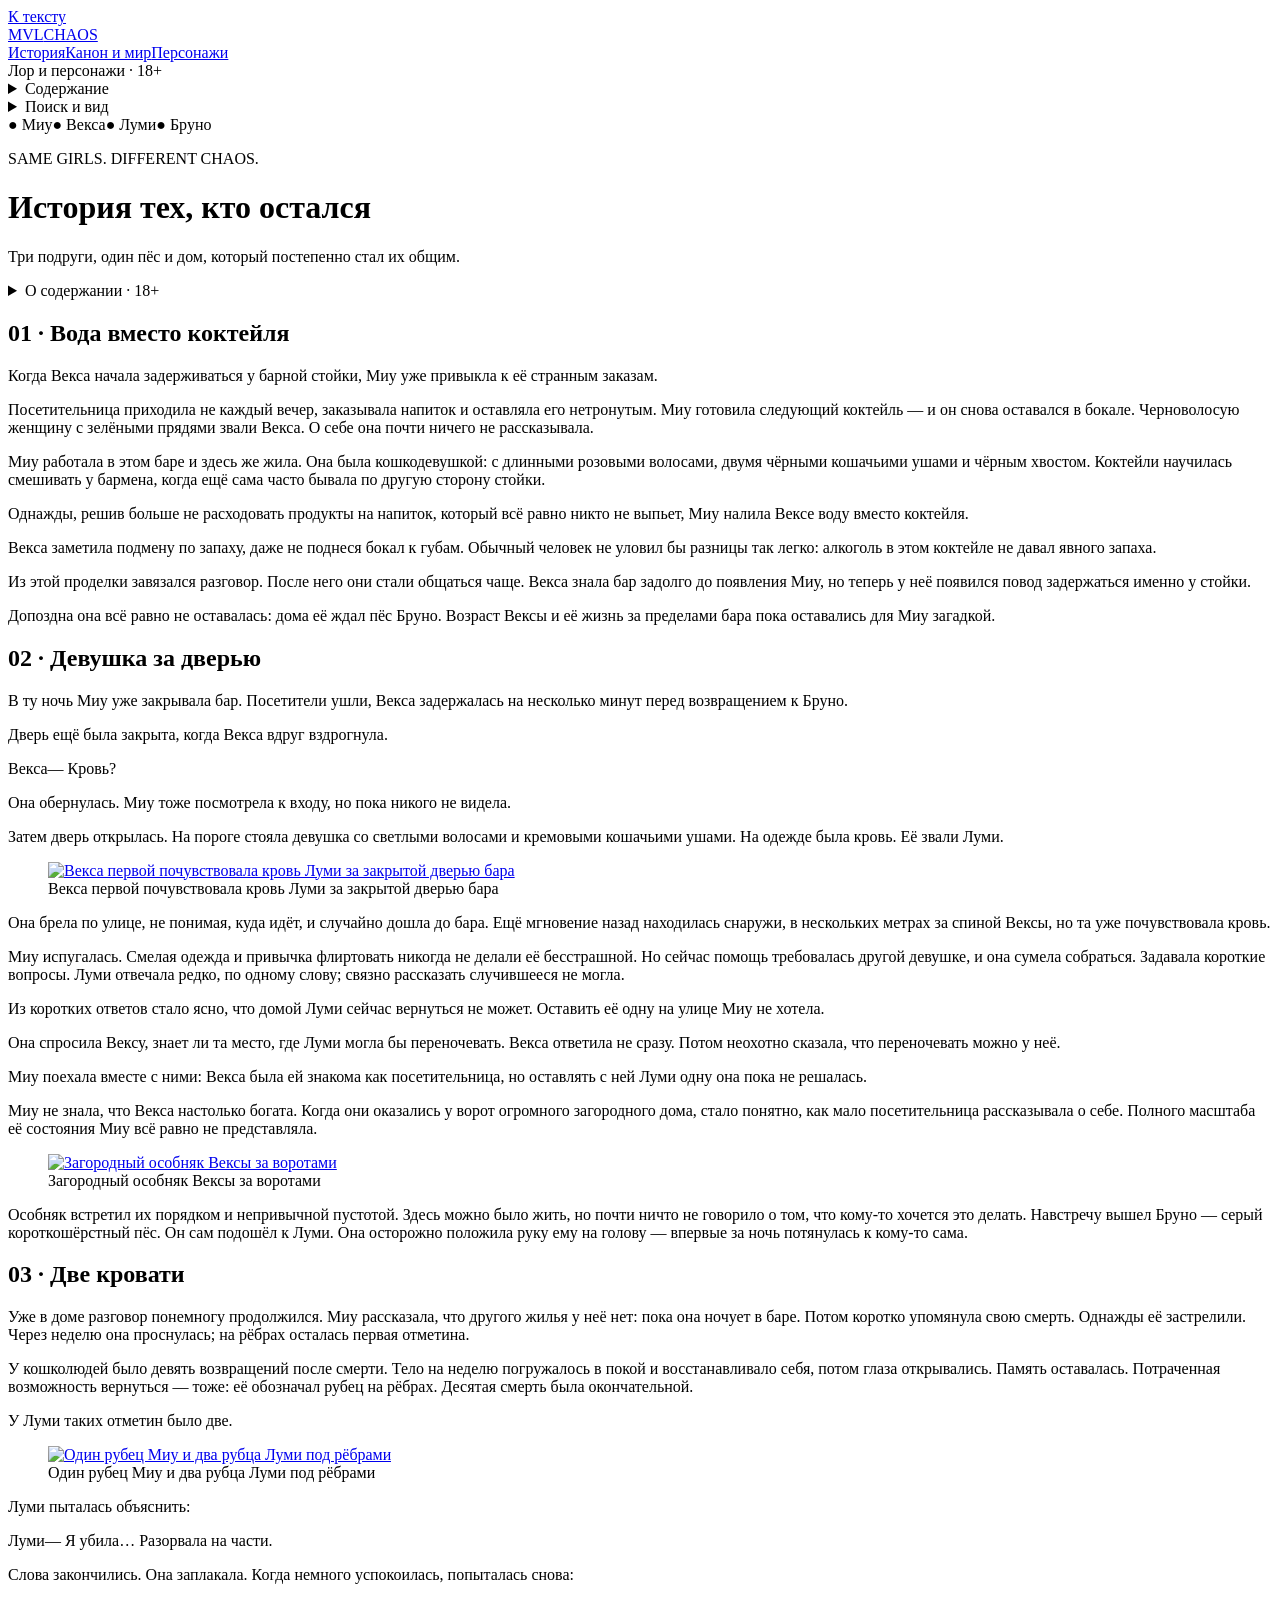
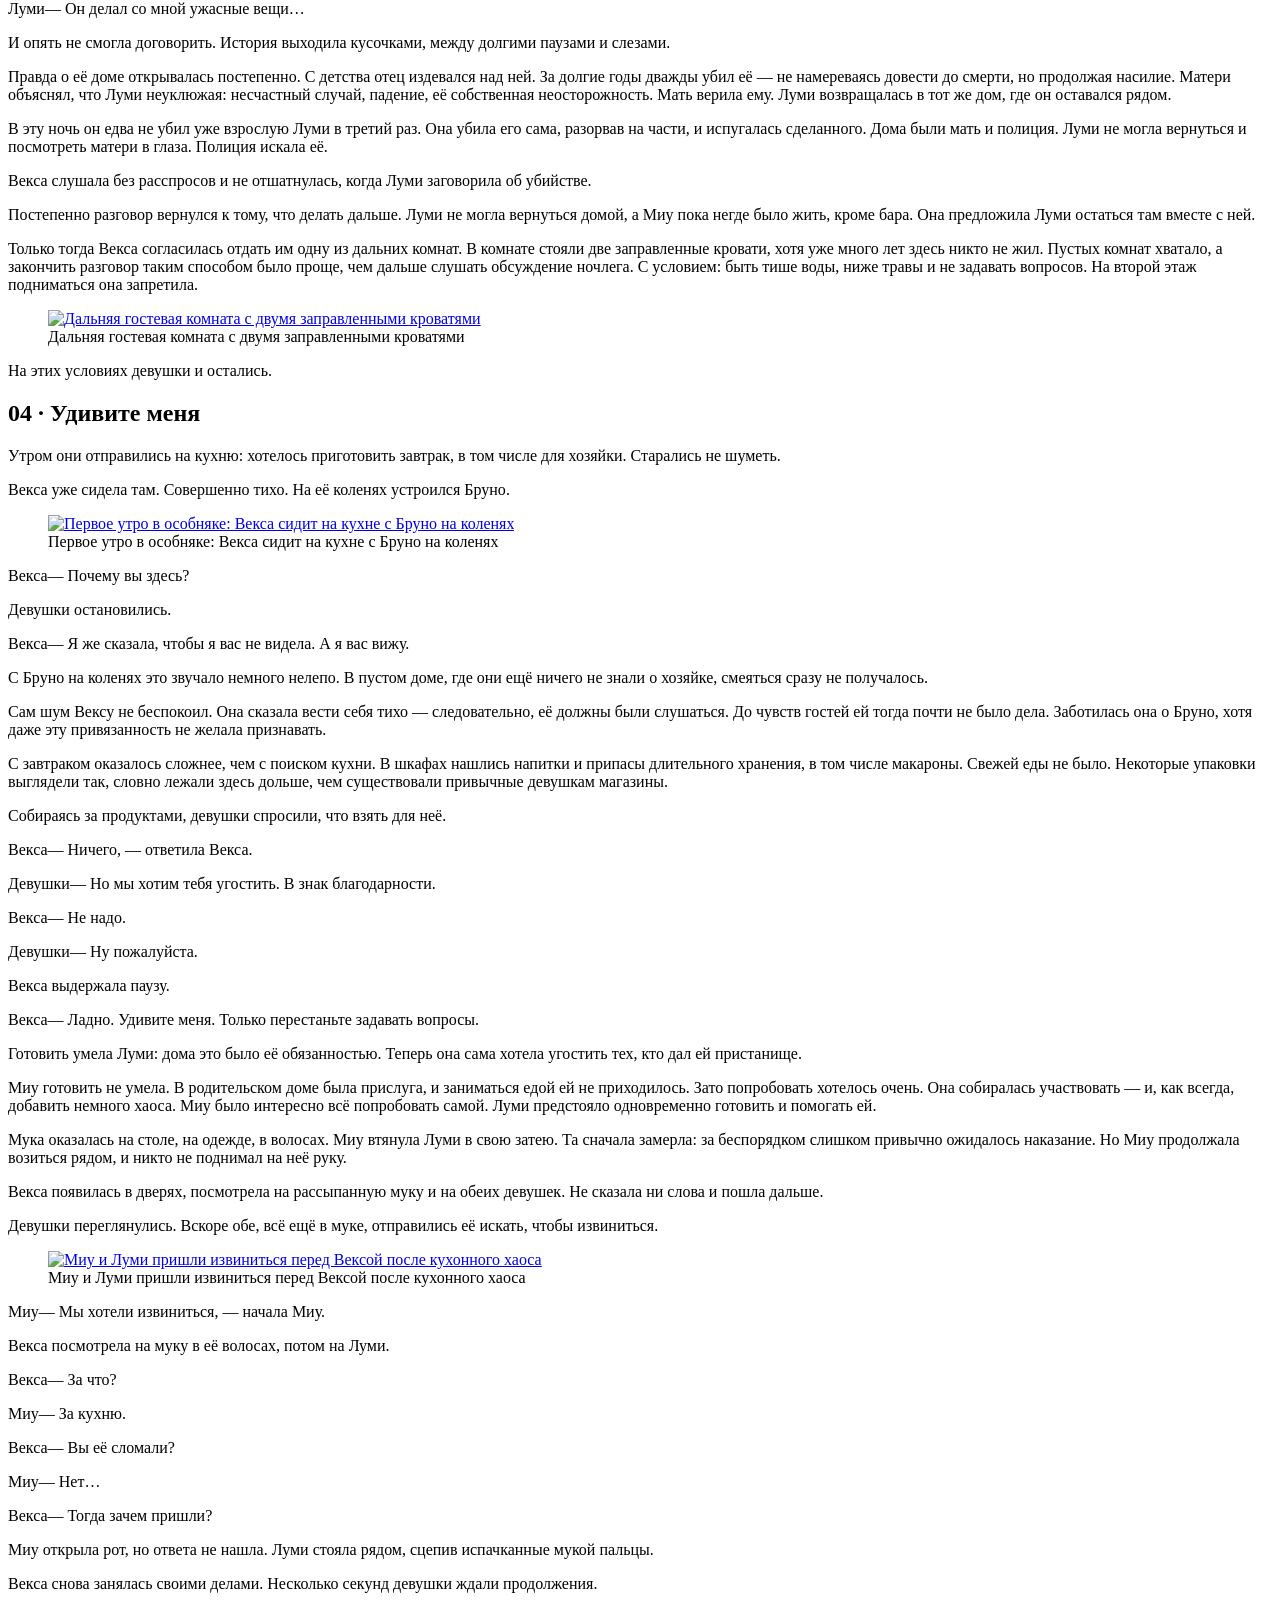
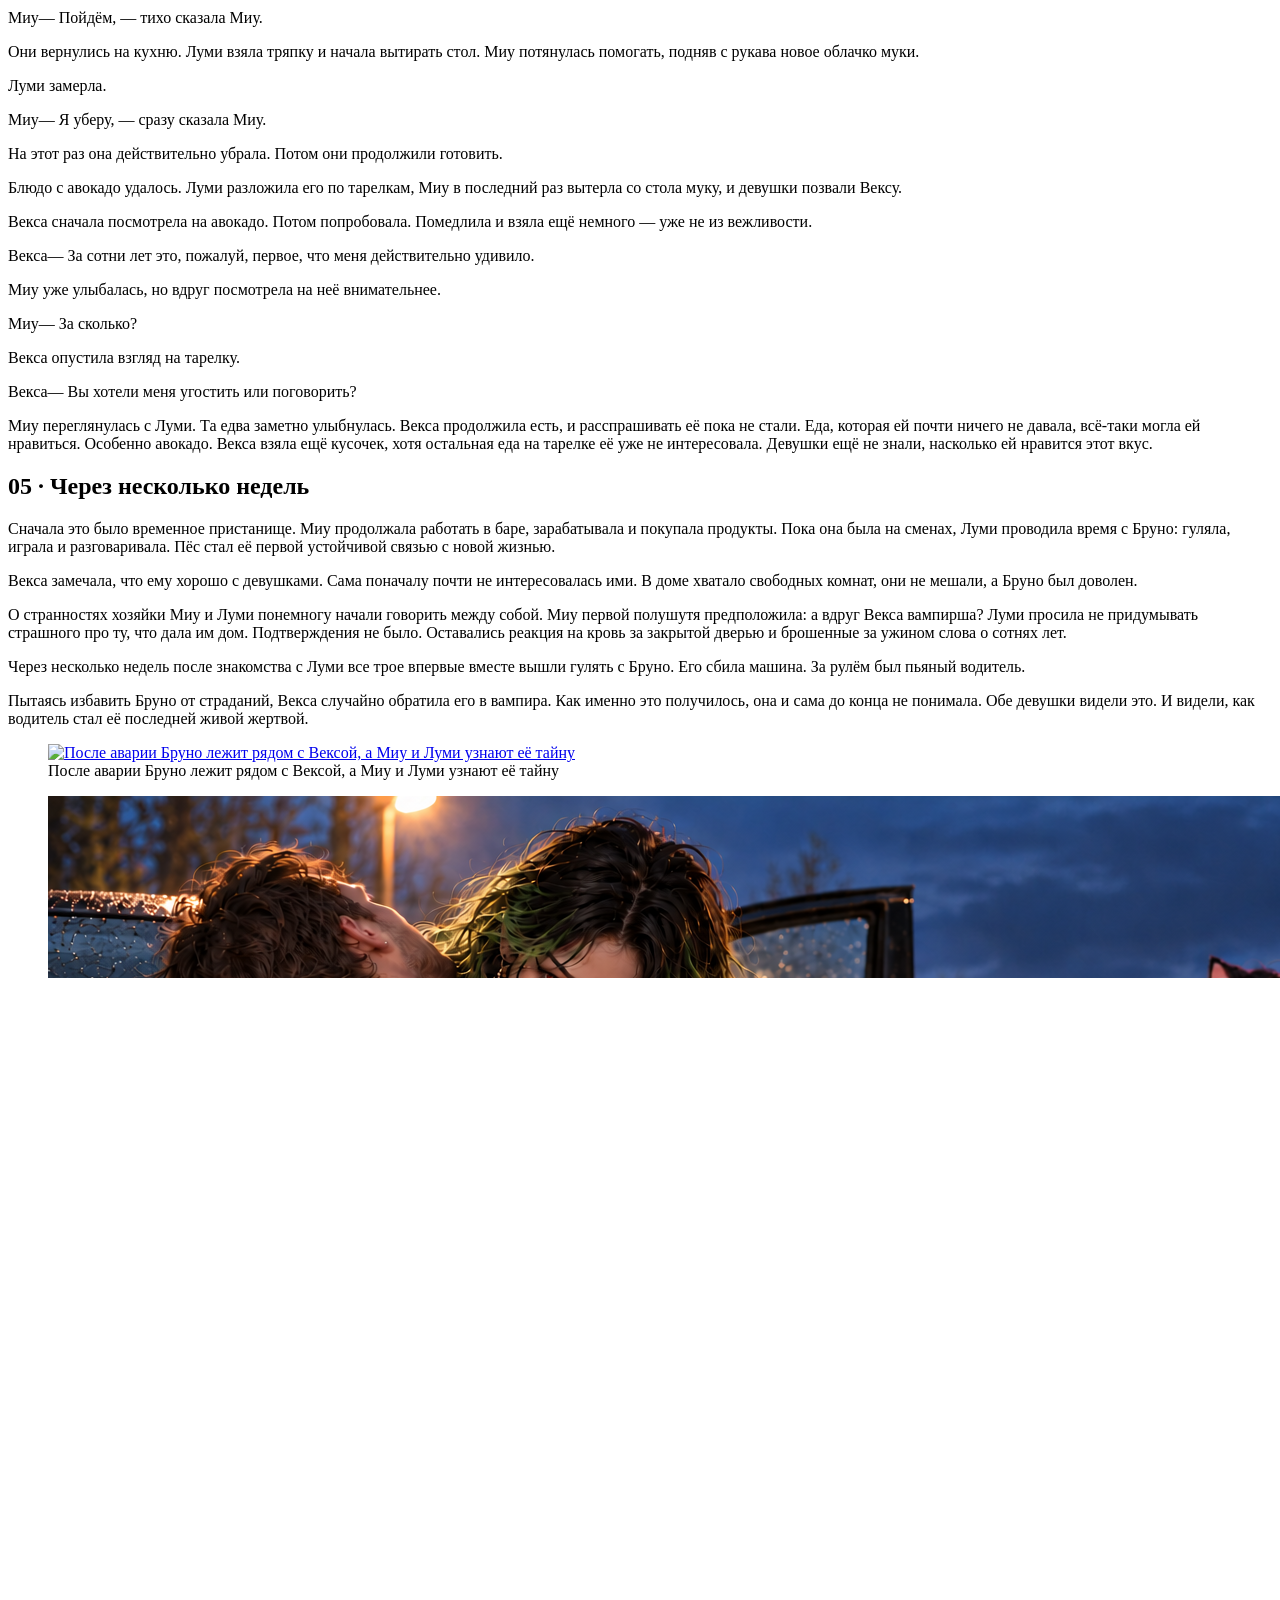
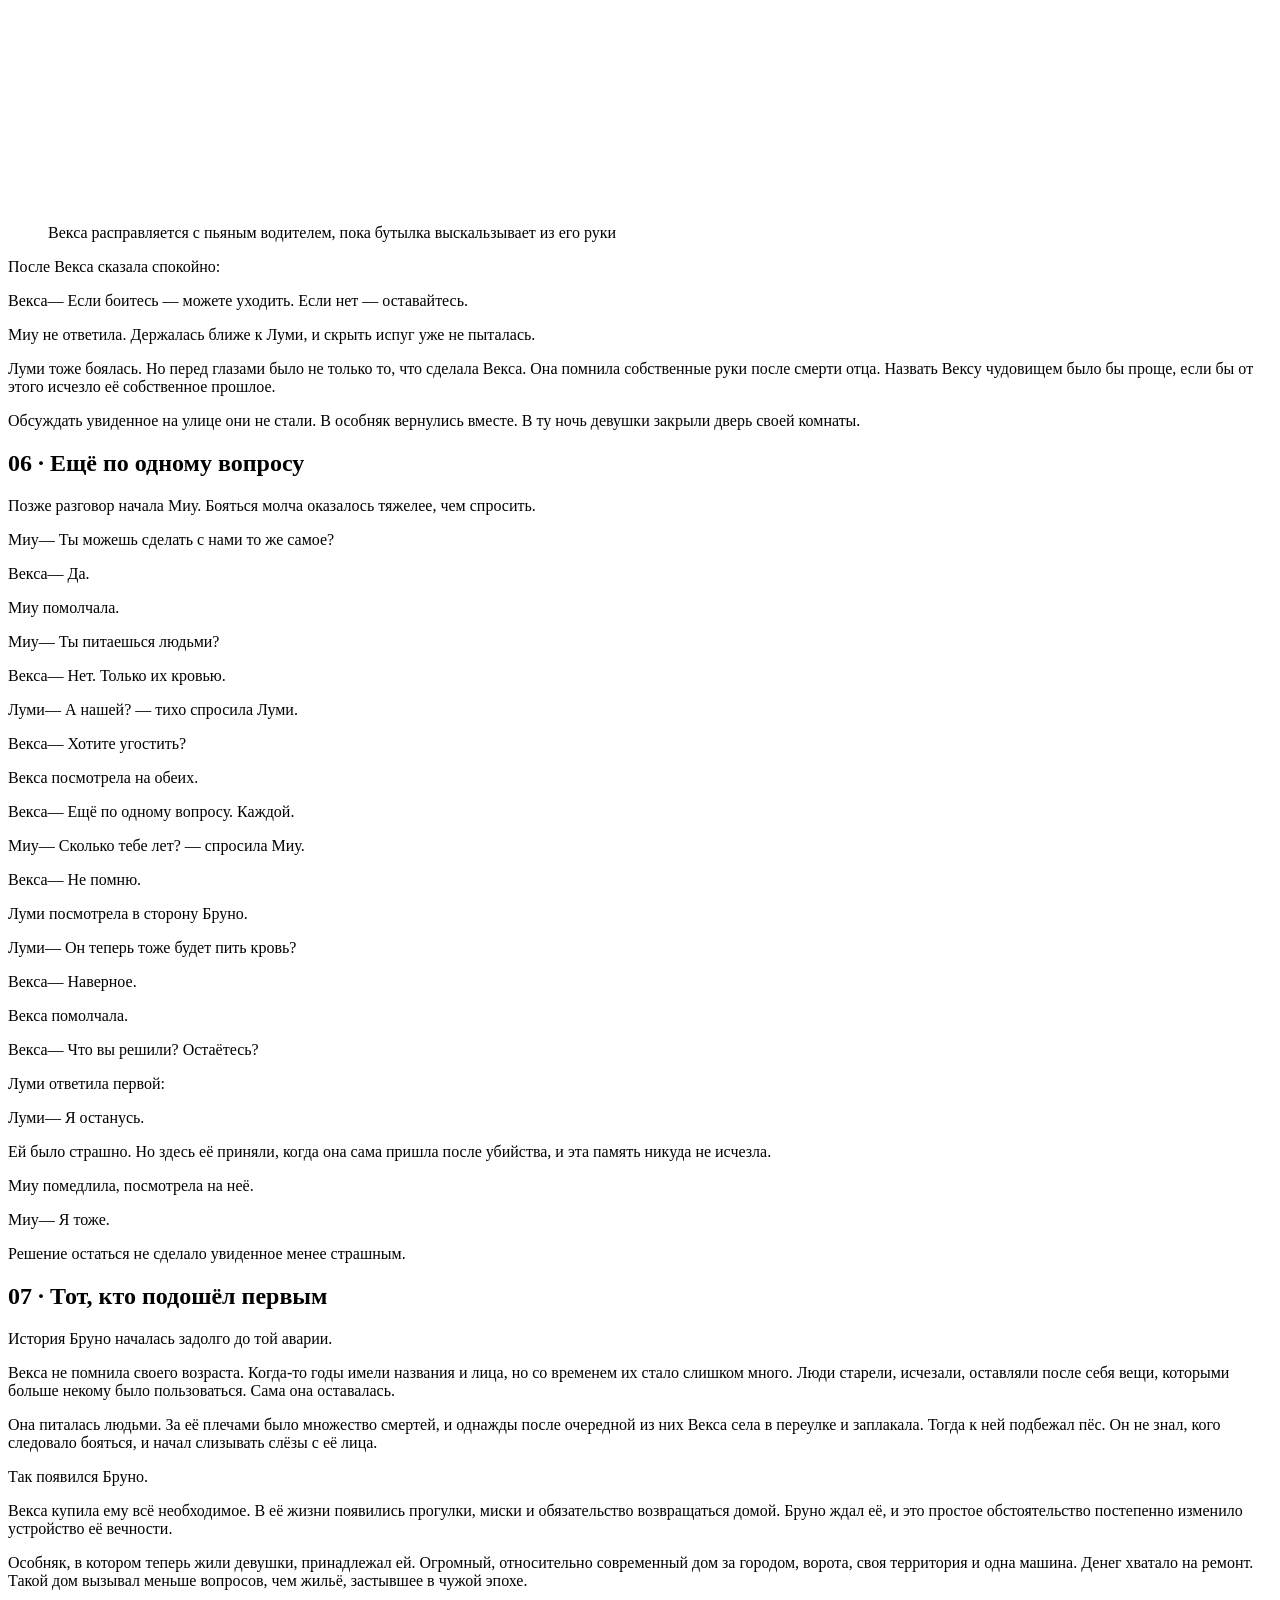
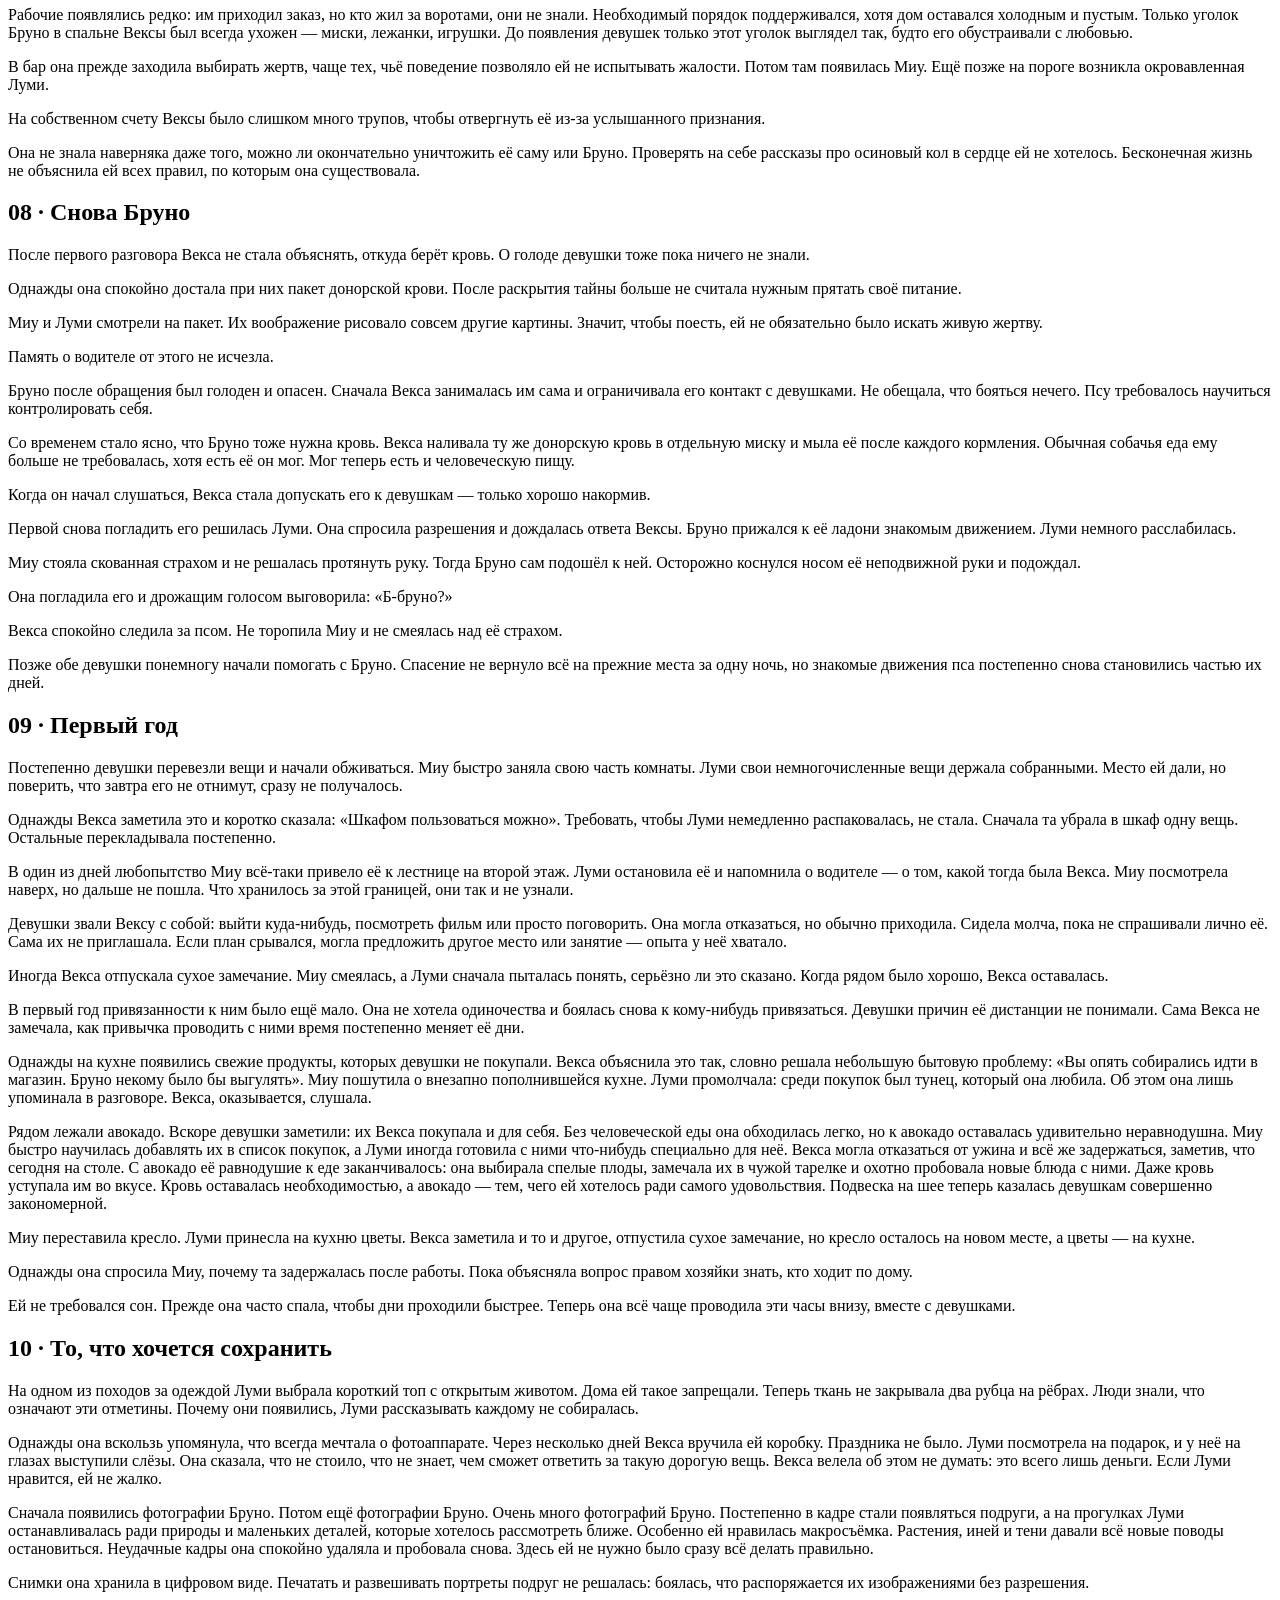
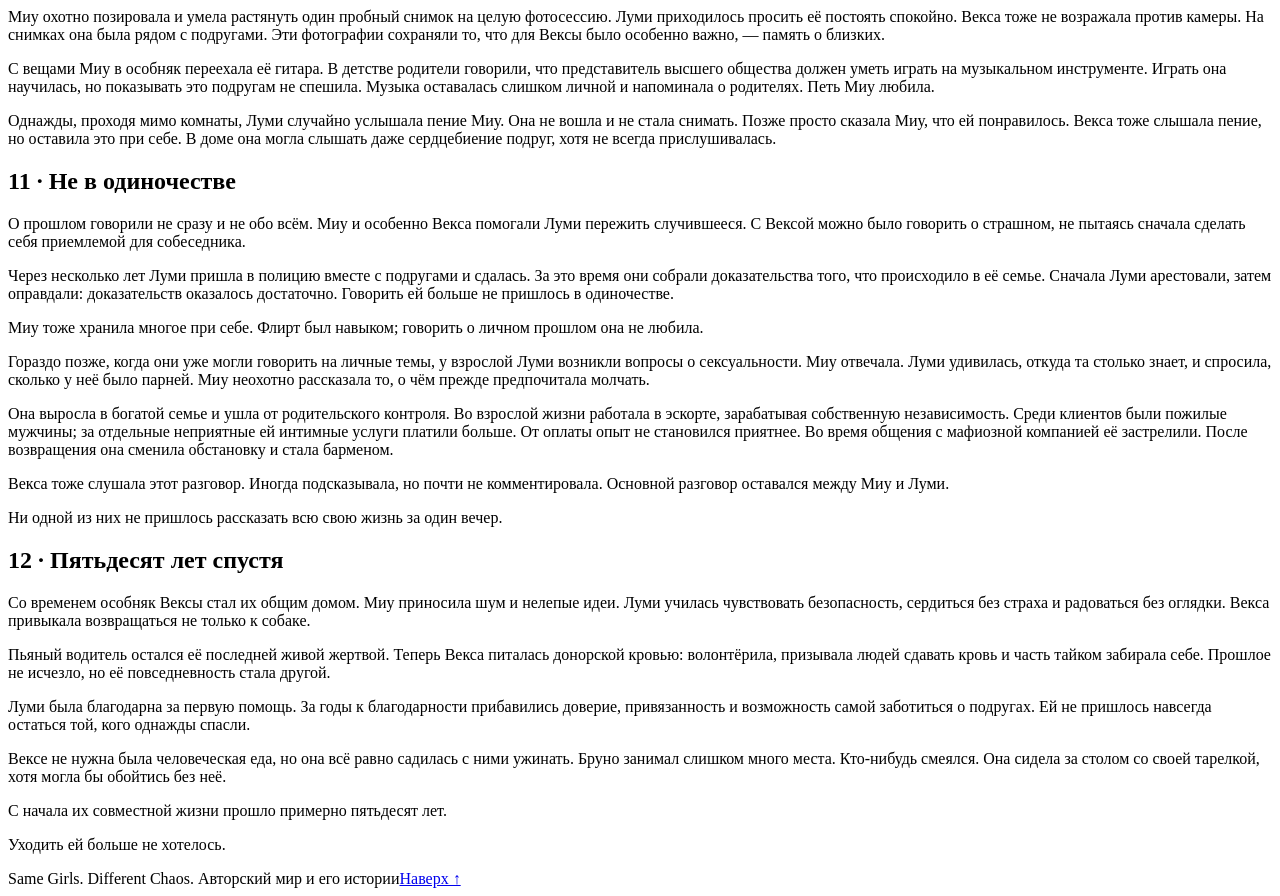
==== public-site/index.html @ 83629f8e "Add approved driver scene illustration" ====
<!doctype html>
<html lang="ru"><head><meta charset="utf-8"><meta name="viewport" content="width=device-width,initial-scale=1">
<meta name="robots" content="noindex,nofollow"><meta name="color-scheme" content="dark light">
<title>История тех, кто остался · MVL CHAOS</title><link rel="stylesheet" href="assets/reader.css"><script src="assets/reader.js" defer></script></head>
<body><a class="skip" href="#reading">К тексту</a><div class="progress" aria-hidden="true"></div>
<header class="top"><a class="brand" href="index.html">MVL<span>CHAOS</span></a><nav aria-label="Разделы"><a href="index.html" aria-current="page">История</a><a href="canon.html" >Канон и мир</a><a href="references.html" >Персонажи</a></nav><span class="private">Лор и персонажи · 18+</span></header>
<div class="layout"><aside><details class="contents"><summary>Содержание</summary><div class="toc"><a href="#section-1">01 · Вода вместо коктейля</a><a href="#section-2">02 · Девушка за дверью</a><a href="#section-3">03 · Две кровати</a><a href="#section-4">04 · Удивите меня</a><a href="#section-5">05 · Через несколько недель</a><a href="#section-6">06 · Ещё по одному вопросу</a><a href="#section-7">07 · Тот, кто подошёл первым</a><a href="#section-8">08 · Снова <span class="character-name bruno">Бруно</span></a><a href="#section-9">09 · Первый год</a><a href="#section-10">10 · То, что хочется сохранить</a><a href="#section-11">11 · Не в одиночестве</a><a href="#section-12">12 · Пятьдесят лет спустя</a></div></details>
<details class="reading-options"><summary>Поиск и вид</summary><div class="tools"><label for="search">Найти в тексте</label><input id="search" type="search" placeholder="Слово или фраза" autocomplete="off"><p id="search-status" role="status"></p><div id="results"></div><div class="settings"><button id="smaller" aria-label="Уменьшить текст">A−</button><button id="larger" aria-label="Увеличить текст">A+</button><button id="theme" aria-label="Сменить тему">Светлая тема</button></div></div></details>
<div class="legend"><span class="miu">● Миу</span><span class="vexa">● Векса</span><span class="lumi">● Луми</span><span class="bruno">● Бруно</span></div></aside>
<main id="reading" tabindex="-1"><header class="title"><p class="eyebrow">SAME GIRLS. DIFFERENT CHAOS.</p><h1>История тех, кто остался</h1><p class="subtitle">Три подруги, один пёс и дом, который постепенно стал их общим.</p></header><article><details class="content-note"><summary>О содержании · 18+</summary><p>Взрослый лор. Темы: семейное насилие, сексуальная эксплуатация, убийства и последствия травмы.</p></details>
<h2 id="section-1">01 · Вода вместо коктейля</h2>
<p class="">Когда <span class="character-name vexa">Векса</span> начала задерживаться у барной стойки, <span class="character-name miu">Миу</span> уже привыкла к её странным заказам.</p>
<p class="">Посетительница приходила не каждый вечер, заказывала напиток и оставляла его нетронутым. <span class="character-name miu">Миу</span> готовила следующий коктейль — и он снова оставался в бокале. Черноволосую женщину с зелёными прядями звали <span class="character-name vexa">Векса</span>. О себе она почти ничего не рассказывала.</p>
<p class=""><span class="character-name miu">Миу</span> работала в этом баре и здесь же жила. Она была кошкодевушкой: с длинными розовыми волосами, двумя чёрными кошачьими ушами и чёрным хвостом. Коктейли научилась смешивать у бармена, когда ещё сама часто бывала по другую сторону стойки.</p>
<p class="">Однажды, решив больше не расходовать продукты на напиток, который всё равно никто не выпьет, <span class="character-name miu">Миу</span> налила <span class="character-name vexa">Вексе</span> воду вместо коктейля.</p>
<p class=""><span class="character-name vexa">Векса</span> заметила подмену по запаху, даже не поднеся бокал к губам. Обычный человек не уловил бы разницы так легко: алкоголь в этом коктейле не давал явного запаха.</p>
<p class="">Из этой проделки завязался разговор. После него они стали общаться чаще. <span class="character-name vexa">Векса</span> знала бар задолго до появления <span class="character-name miu">Миу</span>, но теперь у неё появился повод задержаться именно у стойки.</p>
<p class="">Допоздна она всё равно не оставалась: дома её ждал пёс <span class="character-name bruno">Бруно</span>. Возраст <span class="character-name vexa">Вексы</span> и её жизнь за пределами бара пока оставались для <span class="character-name miu">Миу</span> загадкой.</p>
<h2 id="section-2">02 · Девушка за дверью</h2>
<p class="">В ту ночь <span class="character-name miu">Миу</span> уже закрывала бар. Посетители ушли, <span class="character-name vexa">Векса</span> задержалась на несколько минут перед возвращением к <span class="character-name bruno">Бруно</span>.</p>
<p class="">Дверь ещё была закрыта, когда <span class="character-name vexa">Векса</span> вдруг вздрогнула.</p>
<p class="dialogue vexa" data-speaker="vexa"><span class="speaker">Векса</span><span>— Кровь?</span></p>
<p class="">Она обернулась. <span class="character-name miu">Миу</span> тоже посмотрела к входу, но пока никого не видела.</p>
<p class="">Затем дверь открылась. На пороге стояла девушка со светлыми волосами и кремовыми кошачьими ушами. На одежде была кровь. Её звали <span class="character-name lumi">Луми</span>.</p>
<figure class="story-illustration"><a href="illustrations/bar-lumi-arrival.png" target="_blank" rel="noopener"><img src="illustrations/bar-lumi-arrival.png" alt="Векса первой почувствовала кровь Луми за закрытой дверью бара" loading="lazy"></a><figcaption>Векса первой почувствовала кровь Луми за закрытой дверью бара</figcaption></figure>
<p class="">Она брела по улице, не понимая, куда идёт, и случайно дошла до бара. Ещё мгновение назад находилась снаружи, в нескольких метрах за спиной <span class="character-name vexa">Вексы</span>, но та уже почувствовала кровь.</p>
<p class=""><span class="character-name miu">Миу</span> испугалась. Смелая одежда и привычка флиртовать никогда не делали её бесстрашной. Но сейчас помощь требовалась другой девушке, и она сумела собраться. Задавала короткие вопросы. <span class="character-name lumi">Луми</span> отвечала редко, по одному слову; связно рассказать случившееся не могла.</p>
<p class="">Из коротких ответов стало ясно, что домой <span class="character-name lumi">Луми</span> сейчас вернуться не может. Оставить её одну на улице <span class="character-name miu">Миу</span> не хотела.</p>
<p class="">Она спросила <span class="character-name vexa">Вексу</span>, знает ли та место, где <span class="character-name lumi">Луми</span> могла бы переночевать. <span class="character-name vexa">Векса</span> ответила не сразу. Потом неохотно сказала, что переночевать можно у неё.</p>
<p class=""><span class="character-name miu">Миу</span> поехала вместе с ними: <span class="character-name vexa">Векса</span> была ей знакома как посетительница, но оставлять с ней <span class="character-name lumi">Луми</span> одну она пока не решалась.</p>
<p class=""><span class="character-name miu">Миу</span> не знала, что <span class="character-name vexa">Векса</span> настолько богата. Когда они оказались у ворот огромного загородного дома, стало понятно, как мало посетительница рассказывала о себе. Полного масштаба её состояния <span class="character-name miu">Миу</span> всё равно не представляла.</p>
<figure class="story-illustration"><a href="illustrations/mansion-exterior.png" target="_blank" rel="noopener"><img src="illustrations/mansion-exterior.png" alt="Загородный особняк Вексы за воротами" loading="lazy"></a><figcaption>Загородный особняк Вексы за воротами</figcaption></figure>
<p class="">Особняк встретил их порядком и непривычной пустотой. Здесь можно было жить, но почти ничто не говорило о том, что кому-то хочется это делать. Навстречу вышел <span class="character-name bruno">Бруно</span> — серый короткошёрстный пёс. Он сам подошёл к <span class="character-name lumi">Луми</span>. Она осторожно положила руку ему на голову — впервые за ночь потянулась к кому-то сама.</p>
<h2 id="section-3">03 · Две кровати</h2>
<p class="">Уже в доме разговор понемногу продолжился. <span class="character-name miu">Миу</span> рассказала, что другого жилья у неё нет: пока она ночует в баре. Потом коротко упомянула свою смерть. Однажды её застрелили. Через неделю она проснулась; на рёбрах осталась первая отметина.</p>
<p class="">У кошколюдей было девять возвращений после смерти. Тело на неделю погружалось в покой и восстанавливало себя, потом глаза открывались. Память оставалась. Потраченная возможность вернуться — тоже: её обозначал рубец на рёбрах. Десятая смерть была окончательной.</p>
<p class="">У <span class="character-name lumi">Луми</span> таких отметин было две.</p>
<figure class="story-illustration"><a href="illustrations/death-scars.png" target="_blank" rel="noopener"><img src="illustrations/death-scars.png" alt="Один рубец Миу и два рубца Луми под рёбрами" loading="lazy"></a><figcaption>Один рубец Миу и два рубца Луми под рёбрами</figcaption></figure>
<p class=""><span class="character-name lumi">Луми</span> пыталась объяснить:</p>
<p class="dialogue lumi" data-speaker="lumi"><span class="speaker">Луми</span><span>— Я убила… Разорвала на части.</span></p>
<p class="">Слова закончились. Она заплакала. Когда немного успокоилась, попыталась снова:</p>
<p class="dialogue lumi" data-speaker="lumi"><span class="speaker">Луми</span><span>— Он делал со мной ужасные вещи…</span></p>
<p class="">И опять не смогла договорить. История выходила кусочками, между долгими паузами и слезами.</p>
<p class="">Правда о её доме открывалась постепенно. С детства отец издевался над ней. За долгие годы дважды убил её — не намереваясь довести до смерти, но продолжая насилие. Матери объяснял, что <span class="character-name lumi">Луми</span> неуклюжая: несчастный случай, падение, её собственная неосторожность. Мать верила ему. <span class="character-name lumi">Луми</span> возвращалась в тот же дом, где он оставался рядом.</p>
<p class="">В эту ночь он едва не убил уже взрослую <span class="character-name lumi">Луми</span> в третий раз. Она убила его сама, разорвав на части, и испугалась сделанного. Дома были мать и полиция. <span class="character-name lumi">Луми</span> не могла вернуться и посмотреть матери в глаза. Полиция искала её.</p>
<p class=""><span class="character-name vexa">Векса</span> слушала без расспросов и не отшатнулась, когда <span class="character-name lumi">Луми</span> заговорила об убийстве.</p>
<p class="">Постепенно разговор вернулся к тому, что делать дальше. <span class="character-name lumi">Луми</span> не могла вернуться домой, а <span class="character-name miu">Миу</span> пока негде было жить, кроме бара. Она предложила <span class="character-name lumi">Луми</span> остаться там вместе с ней.</p>
<p class="">Только тогда <span class="character-name vexa">Векса</span> согласилась отдать им одну из дальних комнат. В комнате стояли две заправленные кровати, хотя уже много лет здесь никто не жил. Пустых комнат хватало, а закончить разговор таким способом было проще, чем дальше слушать обсуждение ночлега. С условием: быть тише воды, ниже травы и не задавать вопросов. На второй этаж подниматься она запретила.</p>
<figure class="story-illustration"><a href="illustrations/guest-room.png" target="_blank" rel="noopener"><img src="illustrations/guest-room.png" alt="Дальняя гостевая комната с двумя заправленными кроватями" loading="lazy"></a><figcaption>Дальняя гостевая комната с двумя заправленными кроватями</figcaption></figure>
<p class="">На этих условиях девушки и остались.</p>
<h2 id="section-4">04 · Удивите меня</h2>
<p class="">Утром они отправились на кухню: хотелось приготовить завтрак, в том числе для хозяйки. Старались не шуметь.</p>
<p class=""><span class="character-name vexa">Векса</span> уже сидела там. Совершенно тихо. На её коленях устроился <span class="character-name bruno">Бруно</span>.</p>
<figure class="story-illustration"><a href="illustrations/first-morning.png" target="_blank" rel="noopener"><img src="illustrations/first-morning.png" alt="Первое утро в особняке: Векса сидит на кухне с Бруно на коленях" loading="lazy"></a><figcaption>Первое утро в особняке: Векса сидит на кухне с Бруно на коленях</figcaption></figure>
<p class="dialogue vexa" data-speaker="vexa"><span class="speaker">Векса</span><span>— Почему вы здесь?</span></p>
<p class="">Девушки остановились.</p>
<p class="dialogue vexa" data-speaker="vexa"><span class="speaker">Векса</span><span>— Я же сказала, чтобы я вас не видела. А я вас вижу.</span></p>
<p class="">С <span class="character-name bruno">Бруно</span> на коленях это звучало немного нелепо. В пустом доме, где они ещё ничего не знали о хозяйке, смеяться сразу не получалось.</p>
<p class="">Сам шум <span class="character-name vexa">Вексу</span> не беспокоил. Она сказала вести себя тихо — следовательно, её должны были слушаться. До чувств гостей ей тогда почти не было дела. Заботилась она о <span class="character-name bruno">Бруно</span>, хотя даже эту привязанность не желала признавать.</p>
<p class="">С завтраком оказалось сложнее, чем с поиском кухни. В шкафах нашлись напитки и припасы длительного хранения, в том числе макароны. Свежей еды не было. Некоторые упаковки выглядели так, словно лежали здесь дольше, чем существовали привычные девушкам магазины.</p>
<p class="">Собираясь за продуктами, девушки спросили, что взять для неё.</p>
<p class="dialogue vexa" data-speaker="vexa"><span class="speaker">Векса</span><span>— Ничего, — ответила <span class="character-name vexa">Векса</span>.</span></p>
<p class="dialogue girls" data-speaker="girls"><span class="speaker">Девушки</span><span>— Но мы хотим тебя угостить. В знак благодарности.</span></p>
<p class="dialogue vexa" data-speaker="vexa"><span class="speaker">Векса</span><span>— Не надо.</span></p>
<p class="dialogue girls" data-speaker="girls"><span class="speaker">Девушки</span><span>— Ну пожалуйста.</span></p>
<p class=""><span class="character-name vexa">Векса</span> выдержала паузу.</p>
<p class="dialogue vexa" data-speaker="vexa"><span class="speaker">Векса</span><span>— Ладно. Удивите меня. Только перестаньте задавать вопросы.</span></p>
<p class="">Готовить умела <span class="character-name lumi">Луми</span>: дома это было её обязанностью. Теперь она сама хотела угостить тех, кто дал ей пристанище.</p>
<p class=""><span class="character-name miu">Миу</span> готовить не умела. В родительском доме была прислуга, и заниматься едой ей не приходилось. Зато попробовать хотелось очень. Она собиралась участвовать — и, как всегда, добавить немного хаоса. <span class="character-name miu">Миу</span> было интересно всё попробовать самой. <span class="character-name lumi">Луми</span> предстояло одновременно готовить и помогать ей.</p>
<p class="">Мука оказалась на столе, на одежде, в волосах. <span class="character-name miu">Миу</span> втянула <span class="character-name lumi">Луми</span> в свою затею. Та сначала замерла: за беспорядком слишком привычно ожидалось наказание. Но <span class="character-name miu">Миу</span> продолжала возиться рядом, и никто не поднимал на неё руку.</p>
<p class=""><span class="character-name vexa">Векса</span> появилась в дверях, посмотрела на рассыпанную муку и на обеих девушек. Не сказала ни слова и пошла дальше.</p>
<p class="">Девушки переглянулись. Вскоре обе, всё ещё в муке, отправились её искать, чтобы извиниться.</p>
<figure class="story-illustration"><a href="illustrations/flour-apology.png" target="_blank" rel="noopener"><img src="illustrations/flour-apology.png" alt="Миу и Луми пришли извиниться перед Вексой после кухонного хаоса" loading="lazy"></a><figcaption>Миу и Луми пришли извиниться перед Вексой после кухонного хаоса</figcaption></figure>
<p class="dialogue miu" data-speaker="miu"><span class="speaker">Миу</span><span>— Мы хотели извиниться, — начала <span class="character-name miu">Миу</span>.</span></p>
<p class=""><span class="character-name vexa">Векса</span> посмотрела на муку в её волосах, потом на <span class="character-name lumi">Луми</span>.</p>
<p class="dialogue vexa" data-speaker="vexa"><span class="speaker">Векса</span><span>— За что?</span></p>
<p class="dialogue miu" data-speaker="miu"><span class="speaker">Миу</span><span>— За кухню.</span></p>
<p class="dialogue vexa" data-speaker="vexa"><span class="speaker">Векса</span><span>— Вы её сломали?</span></p>
<p class="dialogue miu" data-speaker="miu"><span class="speaker">Миу</span><span>— Нет…</span></p>
<p class="dialogue vexa" data-speaker="vexa"><span class="speaker">Векса</span><span>— Тогда зачем пришли?</span></p>
<p class=""><span class="character-name miu">Миу</span> открыла рот, но ответа не нашла. <span class="character-name lumi">Луми</span> стояла рядом, сцепив испачканные мукой пальцы.</p>
<p class=""><span class="character-name vexa">Векса</span> снова занялась своими делами. Несколько секунд девушки ждали продолжения.</p>
<p class="dialogue miu" data-speaker="miu"><span class="speaker">Миу</span><span>— Пойдём, — тихо сказала <span class="character-name miu">Миу</span>.</span></p>
<p class="">Они вернулись на кухню. <span class="character-name lumi">Луми</span> взяла тряпку и начала вытирать стол. <span class="character-name miu">Миу</span> потянулась помогать, подняв с рукава новое облачко муки.</p>
<p class=""><span class="character-name lumi">Луми</span> замерла.</p>
<p class="dialogue miu" data-speaker="miu"><span class="speaker">Миу</span><span>— Я уберу, — сразу сказала <span class="character-name miu">Миу</span>.</span></p>
<p class="">На этот раз она действительно убрала. Потом они продолжили готовить.</p>
<p class="">Блюдо с авокадо удалось. <span class="character-name lumi">Луми</span> разложила его по тарелкам, <span class="character-name miu">Миу</span> в последний раз вытерла со стола муку, и девушки позвали <span class="character-name vexa">Вексу</span>.</p>
<p class=""><span class="character-name vexa">Векса</span> сначала посмотрела на авокадо. Потом попробовала. Помедлила и взяла ещё немного — уже не из вежливости.</p>
<p class="dialogue vexa" data-speaker="vexa"><span class="speaker">Векса</span><span>— За сотни лет это, пожалуй, первое, что меня действительно удивило.</span></p>
<p class=""><span class="character-name miu">Миу</span> уже улыбалась, но вдруг посмотрела на неё внимательнее.</p>
<p class="dialogue miu" data-speaker="miu"><span class="speaker">Миу</span><span>— За сколько?</span></p>
<p class=""><span class="character-name vexa">Векса</span> опустила взгляд на тарелку.</p>
<p class="dialogue vexa" data-speaker="vexa"><span class="speaker">Векса</span><span>— Вы хотели меня угостить или поговорить?</span></p>
<p class=""><span class="character-name miu">Миу</span> переглянулась с <span class="character-name lumi">Луми</span>. Та едва заметно улыбнулась. <span class="character-name vexa">Векса</span> продолжила есть, и расспрашивать её пока не стали. Еда, которая ей почти ничего не давала, всё-таки могла ей нравиться. Особенно авокадо. <span class="character-name vexa">Векса</span> взяла ещё кусочек, хотя остальная еда на тарелке её уже не интересовала. Девушки ещё не знали, насколько ей нравится этот вкус.</p>
<h2 id="section-5">05 · Через несколько недель</h2>
<p class="">Сначала это было временное пристанище. <span class="character-name miu">Миу</span> продолжала работать в баре, зарабатывала и покупала продукты. Пока она была на сменах, <span class="character-name lumi">Луми</span> проводила время с <span class="character-name bruno">Бруно</span>: гуляла, играла и разговаривала. Пёс стал её первой устойчивой связью с новой жизнью.</p>
<p class=""><span class="character-name vexa">Векса</span> замечала, что ему хорошо с девушками. Сама поначалу почти не интересовалась ими. В доме хватало свободных комнат, они не мешали, а <span class="character-name bruno">Бруно</span> был доволен.</p>
<p class="">О странностях хозяйки <span class="character-name miu">Миу</span> и <span class="character-name lumi">Луми</span> понемногу начали говорить между собой. <span class="character-name miu">Миу</span> первой полушутя предположила: а вдруг <span class="character-name vexa">Векса</span> вампирша? <span class="character-name lumi">Луми</span> просила не придумывать страшного про ту, что дала им дом. Подтверждения не было. Оставались реакция на кровь за закрытой дверью и брошенные за ужином слова о сотнях лет.</p>
<p class="">Через несколько недель после знакомства с <span class="character-name lumi">Луми</span> все трое впервые вместе вышли гулять с <span class="character-name bruno">Бруно</span>. Его сбила машина. За рулём был пьяный водитель.</p>
<p class="">Пытаясь избавить <span class="character-name bruno">Бруно</span> от страданий, <span class="character-name vexa">Векса</span> случайно обратила его в вампира. Как именно это получилось, она и сама до конца не понимала. Обе девушки видели это. И видели, как водитель стал её последней живой жертвой.</p>
<figure class="story-illustration"><a href="illustrations/accident-aftermath.png" target="_blank" rel="noopener"><img src="illustrations/accident-aftermath.png" alt="После аварии Бруно лежит рядом с Вексой, а Миу и Луми узнают её тайну" loading="lazy"></a><figcaption>После аварии Бруно лежит рядом с Вексой, а Миу и Луми узнают её тайну</figcaption></figure>
<figure class="story-illustration"><a href="illustrations/driver-death.png" target="_blank" rel="noopener"><img src="illustrations/driver-death.png" alt="Векса расправляется с пьяным водителем, пока бутылка выскальзывает из его руки" loading="lazy"></a><figcaption>Векса расправляется с пьяным водителем, пока бутылка выскальзывает из его руки</figcaption></figure>
<p class="">После <span class="character-name vexa">Векса</span> сказала спокойно:</p>
<p class="dialogue vexa" data-speaker="vexa"><span class="speaker">Векса</span><span>— Если боитесь — можете уходить. Если нет — оставайтесь.</span></p>
<p class=""><span class="character-name miu">Миу</span> не ответила. Держалась ближе к <span class="character-name lumi">Луми</span>, и скрыть испуг уже не пыталась.</p>
<p class=""><span class="character-name lumi">Луми</span> тоже боялась. Но перед глазами было не только то, что сделала <span class="character-name vexa">Векса</span>. Она помнила собственные руки после смерти отца. Назвать <span class="character-name vexa">Вексу</span> чудовищем было бы проще, если бы от этого исчезло её собственное прошлое.</p>
<p class="">Обсуждать увиденное на улице они не стали. В особняк вернулись вместе. В ту ночь девушки закрыли дверь своей комнаты.</p>
<h2 id="section-6">06 · Ещё по одному вопросу</h2>
<p class="">Позже разговор начала <span class="character-name miu">Миу</span>. Бояться молча оказалось тяжелее, чем спросить.</p>
<p class="dialogue miu" data-speaker="miu"><span class="speaker">Миу</span><span>— Ты можешь сделать с нами то же самое?</span></p>
<p class="dialogue vexa" data-speaker="vexa"><span class="speaker">Векса</span><span>— Да.</span></p>
<p class=""><span class="character-name miu">Миу</span> помолчала.</p>
<p class="dialogue miu" data-speaker="miu"><span class="speaker">Миу</span><span>— Ты питаешься людьми?</span></p>
<p class="dialogue vexa" data-speaker="vexa"><span class="speaker">Векса</span><span>— Нет. Только их кровью.</span></p>
<p class="dialogue lumi" data-speaker="lumi"><span class="speaker">Луми</span><span>— А нашей? — тихо спросила <span class="character-name lumi">Луми</span>.</span></p>
<p class="dialogue vexa" data-speaker="vexa"><span class="speaker">Векса</span><span>— Хотите угостить?</span></p>
<p class=""><span class="character-name vexa">Векса</span> посмотрела на обеих.</p>
<p class="dialogue vexa" data-speaker="vexa"><span class="speaker">Векса</span><span>— Ещё по одному вопросу. Каждой.</span></p>
<p class="dialogue miu" data-speaker="miu"><span class="speaker">Миу</span><span>— Сколько тебе лет? — спросила <span class="character-name miu">Миу</span>.</span></p>
<p class="dialogue vexa" data-speaker="vexa"><span class="speaker">Векса</span><span>— Не помню.</span></p>
<p class=""><span class="character-name lumi">Луми</span> посмотрела в сторону <span class="character-name bruno">Бруно</span>.</p>
<p class="dialogue lumi" data-speaker="lumi"><span class="speaker">Луми</span><span>— Он теперь тоже будет пить кровь?</span></p>
<p class="dialogue vexa" data-speaker="vexa"><span class="speaker">Векса</span><span>— Наверное.</span></p>
<p class=""><span class="character-name vexa">Векса</span> помолчала.</p>
<p class="dialogue vexa" data-speaker="vexa"><span class="speaker">Векса</span><span>— Что вы решили? Остаётесь?</span></p>
<p class=""><span class="character-name lumi">Луми</span> ответила первой:</p>
<p class="dialogue lumi" data-speaker="lumi"><span class="speaker">Луми</span><span>— Я останусь.</span></p>
<p class="">Ей было страшно. Но здесь её приняли, когда она сама пришла после убийства, и эта память никуда не исчезла.</p>
<p class=""><span class="character-name miu">Миу</span> помедлила, посмотрела на неё.</p>
<p class="dialogue miu" data-speaker="miu"><span class="speaker">Миу</span><span>— Я тоже.</span></p>
<p class="">Решение остаться не сделало увиденное менее страшным.</p>
<h2 id="section-7">07 · Тот, кто подошёл первым</h2>
<p class="">История <span class="character-name bruno">Бруно</span> началась задолго до той аварии.</p>
<p class=""><span class="character-name vexa">Векса</span> не помнила своего возраста. Когда-то годы имели названия и лица, но со временем их стало слишком много. Люди старели, исчезали, оставляли после себя вещи, которыми больше некому было пользоваться. Сама она оставалась.</p>
<p class="">Она питалась людьми. За её плечами было множество смертей, и однажды после очередной из них <span class="character-name vexa">Векса</span> села в переулке и заплакала. Тогда к ней подбежал пёс. Он не знал, кого следовало бояться, и начал слизывать слёзы с её лица.</p>
<p class="">Так появился <span class="character-name bruno">Бруно</span>.</p>
<p class=""><span class="character-name vexa">Векса</span> купила ему всё необходимое. В её жизни появились прогулки, миски и обязательство возвращаться домой. <span class="character-name bruno">Бруно</span> ждал её, и это простое обстоятельство постепенно изменило устройство её вечности.</p>
<p class="">Особняк, в котором теперь жили девушки, принадлежал ей. Огромный, относительно современный дом за городом, ворота, своя территория и одна машина. Денег хватало на ремонт. Такой дом вызывал меньше вопросов, чем жильё, застывшее в чужой эпохе.</p>
<p class="">Рабочие появлялись редко: им приходил заказ, но кто жил за воротами, они не знали. Необходимый порядок поддерживался, хотя дом оставался холодным и пустым. Только уголок <span class="character-name bruno">Бруно</span> в спальне <span class="character-name vexa">Вексы</span> был всегда ухожен — миски, лежанки, игрушки. До появления девушек только этот уголок выглядел так, будто его обустраивали с любовью.</p>
<p class="">В бар она прежде заходила выбирать жертв, чаще тех, чьё поведение позволяло ей не испытывать жалости. Потом там появилась <span class="character-name miu">Миу</span>. Ещё позже на пороге возникла окровавленная <span class="character-name lumi">Луми</span>.</p>
<p class="">На собственном счету <span class="character-name vexa">Вексы</span> было слишком много трупов, чтобы отвергнуть её из-за услышанного признания.</p>
<p class="">Она не знала наверняка даже того, можно ли окончательно уничтожить её саму или <span class="character-name bruno">Бруно</span>. Проверять на себе рассказы про осиновый кол в сердце ей не хотелось. Бесконечная жизнь не объяснила ей всех правил, по которым она существовала.</p>
<h2 id="section-8">08 · Снова <span class="character-name bruno">Бруно</span></h2>
<p class="">После первого разговора <span class="character-name vexa">Векса</span> не стала объяснять, откуда берёт кровь. О голоде девушки тоже пока ничего не знали.</p>
<p class="">Однажды она спокойно достала при них пакет донорской крови. После раскрытия тайны больше не считала нужным прятать своё питание.</p>
<p class=""><span class="character-name miu">Миу</span> и <span class="character-name lumi">Луми</span> смотрели на пакет. Их воображение рисовало совсем другие картины. Значит, чтобы поесть, ей не обязательно было искать живую жертву.</p>
<p class="">Память о водителе от этого не исчезла.</p>
<p class=""><span class="character-name bruno">Бруно</span> после обращения был голоден и опасен. Сначала <span class="character-name vexa">Векса</span> занималась им сама и ограничивала его контакт с девушками. Не обещала, что бояться нечего. Псу требовалось научиться контролировать себя.</p>
<p class="">Со временем стало ясно, что <span class="character-name bruno">Бруно</span> тоже нужна кровь. <span class="character-name vexa">Векса</span> наливала ту же донорскую кровь в отдельную миску и мыла её после каждого кормления. Обычная собачья еда ему больше не требовалась, хотя есть её он мог. Мог теперь есть и человеческую пищу.</p>
<p class="">Когда он начал слушаться, <span class="character-name vexa">Векса</span> стала допускать его к девушкам — только хорошо накормив.</p>
<p class="">Первой снова погладить его решилась <span class="character-name lumi">Луми</span>. Она спросила разрешения и дождалась ответа <span class="character-name vexa">Вексы</span>. <span class="character-name bruno">Бруно</span> прижался к её ладони знакомым движением. <span class="character-name lumi">Луми</span> немного расслабилась.</p>
<p class=""><span class="character-name miu">Миу</span> стояла скованная страхом и не решалась протянуть руку. Тогда <span class="character-name bruno">Бруно</span> сам подошёл к ней. Осторожно коснулся носом её неподвижной руки и подождал.</p>
<p class="">Она погладила его и дрожащим голосом выговорила: «Б-бруно?»</p>
<p class=""><span class="character-name vexa">Векса</span> спокойно следила за псом. Не торопила <span class="character-name miu">Миу</span> и не смеялась над её страхом.</p>
<p class="">Позже обе девушки понемногу начали помогать с <span class="character-name bruno">Бруно</span>. Спасение не вернуло всё на прежние места за одну ночь, но знакомые движения пса постепенно снова становились частью их дней.</p>
<h2 id="section-9">09 · Первый год</h2>
<p class="">Постепенно девушки перевезли вещи и начали обживаться. <span class="character-name miu">Миу</span> быстро заняла свою часть комнаты. <span class="character-name lumi">Луми</span> свои немногочисленные вещи держала собранными. Место ей дали, но поверить, что завтра его не отнимут, сразу не получалось.</p>
<p class="">Однажды <span class="character-name vexa">Векса</span> заметила это и коротко сказала: «Шкафом пользоваться можно». Требовать, чтобы <span class="character-name lumi">Луми</span> немедленно распаковалась, не стала. Сначала та убрала в шкаф одну вещь. Остальные перекладывала постепенно.</p>
<p class="">В один из дней любопытство <span class="character-name miu">Миу</span> всё-таки привело её к лестнице на второй этаж. <span class="character-name lumi">Луми</span> остановила её и напомнила о водителе — о том, какой тогда была <span class="character-name vexa">Векса</span>. <span class="character-name miu">Миу</span> посмотрела наверх, но дальше не пошла. Что хранилось за этой границей, они так и не узнали.</p>
<p class="">Девушки звали <span class="character-name vexa">Вексу</span> с собой: выйти куда-нибудь, посмотреть фильм или просто поговорить. Она могла отказаться, но обычно приходила. Сидела молча, пока не спрашивали лично её. Сама их не приглашала. Если план срывался, могла предложить другое место или занятие — опыта у неё хватало.</p>
<p class="">Иногда <span class="character-name vexa">Векса</span> отпускала сухое замечание. <span class="character-name miu">Миу</span> смеялась, а <span class="character-name lumi">Луми</span> сначала пыталась понять, серьёзно ли это сказано. Когда рядом было хорошо, <span class="character-name vexa">Векса</span> оставалась.</p>
<p class="">В первый год привязанности к ним было ещё мало. Она не хотела одиночества и боялась снова к кому-нибудь привязаться. Девушки причин её дистанции не понимали. Сама <span class="character-name vexa">Векса</span> не замечала, как привычка проводить с ними время постепенно меняет её дни.</p>
<p class="">Однажды на кухне появились свежие продукты, которых девушки не покупали. <span class="character-name vexa">Векса</span> объяснила это так, словно решала небольшую бытовую проблему: «Вы опять собирались идти в магазин. <span class="character-name bruno">Бруно</span> некому было бы выгулять». <span class="character-name miu">Миу</span> пошутила о внезапно пополнившейся кухне. <span class="character-name lumi">Луми</span> промолчала: среди покупок был тунец, который она любила. Об этом она лишь упоминала в разговоре. <span class="character-name vexa">Векса</span>, оказывается, слушала.</p>
<p class="">Рядом лежали авокадо. Вскоре девушки заметили: их <span class="character-name vexa">Векса</span> покупала и для себя. Без человеческой еды она обходилась легко, но к авокадо оставалась удивительно неравнодушна. <span class="character-name miu">Миу</span> быстро научилась добавлять их в список покупок, а <span class="character-name lumi">Луми</span> иногда готовила с ними что-нибудь специально для неё. <span class="character-name vexa">Векса</span> могла отказаться от ужина и всё же задержаться, заметив, что сегодня на столе. С авокадо её равнодушие к еде заканчивалось: она выбирала спелые плоды, замечала их в чужой тарелке и охотно пробовала новые блюда с ними. Даже кровь уступала им во вкусе. Кровь оставалась необходимостью, а авокадо — тем, чего ей хотелось ради самого удовольствия. Подвеска на шее теперь казалась девушкам совершенно закономерной.</p>
<p class=""><span class="character-name miu">Миу</span> переставила кресло. <span class="character-name lumi">Луми</span> принесла на кухню цветы. <span class="character-name vexa">Векса</span> заметила и то и другое, отпустила сухое замечание, но кресло осталось на новом месте, а цветы — на кухне.</p>
<p class="">Однажды она спросила <span class="character-name miu">Миу</span>, почему та задержалась после работы. Пока объясняла вопрос правом хозяйки знать, кто ходит по дому.</p>
<p class="">Ей не требовался сон. Прежде она часто спала, чтобы дни проходили быстрее. Теперь она всё чаще проводила эти часы внизу, вместе с девушками.</p>
<h2 id="section-10">10 · То, что хочется сохранить</h2>
<p class="">На одном из походов за одеждой <span class="character-name lumi">Луми</span> выбрала короткий топ с открытым животом. Дома ей такое запрещали. Теперь ткань не закрывала два рубца на рёбрах. Люди знали, что означают эти отметины. Почему они появились, <span class="character-name lumi">Луми</span> рассказывать каждому не собиралась.</p>
<p class="">Однажды она вскользь упомянула, что всегда мечтала о фотоаппарате. Через несколько дней <span class="character-name vexa">Векса</span> вручила ей коробку. Праздника не было. <span class="character-name lumi">Луми</span> посмотрела на подарок, и у неё на глазах выступили слёзы. Она сказала, что не стоило, что не знает, чем сможет ответить за такую дорогую вещь. <span class="character-name vexa">Векса</span> велела об этом не думать: это всего лишь деньги. Если <span class="character-name lumi">Луми</span> нравится, ей не жалко.</p>
<p class="">Сначала появились фотографии <span class="character-name bruno">Бруно</span>. Потом ещё фотографии <span class="character-name bruno">Бруно</span>. Очень много фотографий <span class="character-name bruno">Бруно</span>. Постепенно в кадре стали появляться подруги, а на прогулках <span class="character-name lumi">Луми</span> останавливалась ради природы и маленьких деталей, которые хотелось рассмотреть ближе. Особенно ей нравилась макросъёмка. Растения, иней и тени давали всё новые поводы остановиться. Неудачные кадры она спокойно удаляла и пробовала снова. Здесь ей не нужно было сразу всё делать правильно.</p>
<p class="">Снимки она хранила в цифровом виде. Печатать и развешивать портреты подруг не решалась: боялась, что распоряжается их изображениями без разрешения.</p>
<p class=""><span class="character-name miu">Миу</span> охотно позировала и умела растянуть один пробный снимок на целую фотосессию. <span class="character-name lumi">Луми</span> приходилось просить её постоять спокойно. <span class="character-name vexa">Векса</span> тоже не возражала против камеры. На снимках она была рядом с подругами. Эти фотографии сохраняли то, что для <span class="character-name vexa">Вексы</span> было особенно важно, — память о близких.</p>
<p class="">С вещами <span class="character-name miu">Миу</span> в особняк переехала её гитара. В детстве родители говорили, что представитель высшего общества должен уметь играть на музыкальном инструменте. Играть она научилась, но показывать это подругам не спешила. Музыка оставалась слишком личной и напоминала о родителях. Петь <span class="character-name miu">Миу</span> любила.</p>
<p class="">Однажды, проходя мимо комнаты, <span class="character-name lumi">Луми</span> случайно услышала пение <span class="character-name miu">Миу</span>. Она не вошла и не стала снимать. Позже просто сказала <span class="character-name miu">Миу</span>, что ей понравилось. <span class="character-name vexa">Векса</span> тоже слышала пение, но оставила это при себе. В доме она могла слышать даже сердцебиение подруг, хотя не всегда прислушивалась.</p>
<h2 id="section-11">11 · Не в одиночестве</h2>
<p class="">О прошлом говорили не сразу и не обо всём. <span class="character-name miu">Миу</span> и особенно <span class="character-name vexa">Векса</span> помогали <span class="character-name lumi">Луми</span> пережить случившееся. С <span class="character-name vexa">Вексой</span> можно было говорить о страшном, не пытаясь сначала сделать себя приемлемой для собеседника.</p>
<p class="">Через несколько лет <span class="character-name lumi">Луми</span> пришла в полицию вместе с подругами и сдалась. За это время они собрали доказательства того, что происходило в её семье. Сначала <span class="character-name lumi">Луми</span> арестовали, затем оправдали: доказательств оказалось достаточно. Говорить ей больше не пришлось в одиночестве.</p>
<p class=""><span class="character-name miu">Миу</span> тоже хранила многое при себе. Флирт был навыком; говорить о личном прошлом она не любила.</p>
<p class="">Гораздо позже, когда они уже могли говорить на личные темы, у взрослой <span class="character-name lumi">Луми</span> возникли вопросы о сексуальности. <span class="character-name miu">Миу</span> отвечала. <span class="character-name lumi">Луми</span> удивилась, откуда та столько знает, и спросила, сколько у неё было парней. <span class="character-name miu">Миу</span> неохотно рассказала то, о чём прежде предпочитала молчать.</p>
<p class="">Она выросла в богатой семье и ушла от родительского контроля. Во взрослой жизни работала в эскорте, зарабатывая собственную независимость. Среди клиентов были пожилые мужчины; за отдельные неприятные ей интимные услуги платили больше. От оплаты опыт не становился приятнее. Во время общения с мафиозной компанией её застрелили. После возвращения она сменила обстановку и стала барменом.</p>
<p class=""><span class="character-name vexa">Векса</span> тоже слушала этот разговор. Иногда подсказывала, но почти не комментировала. Основной разговор оставался между <span class="character-name miu">Миу</span> и <span class="character-name lumi">Луми</span>.</p>
<p class="">Ни одной из них не пришлось рассказать всю свою жизнь за один вечер.</p>
<h2 id="section-12">12 · Пятьдесят лет спустя</h2>
<p class="">Со временем особняк <span class="character-name vexa">Вексы</span> стал их общим домом. <span class="character-name miu">Миу</span> приносила шум и нелепые идеи. <span class="character-name lumi">Луми</span> училась чувствовать безопасность, сердиться без страха и радоваться без оглядки. <span class="character-name vexa">Векса</span> привыкала возвращаться не только к собаке.</p>
<p class="">Пьяный водитель остался её последней живой жертвой. Теперь <span class="character-name vexa">Векса</span> питалась донорской кровью: волонтёрила, призывала людей сдавать кровь и часть тайком забирала себе. Прошлое не исчезло, но её повседневность стала другой.</p>
<p class=""><span class="character-name lumi">Луми</span> была благодарна за первую помощь. За годы к благодарности прибавились доверие, привязанность и возможность самой заботиться о подругах. Ей не пришлось навсегда остаться той, кого однажды спасли.</p>
<p class=""><span class="character-name vexa">Вексе</span> не нужна была человеческая еда, но она всё равно садилась с ними ужинать. <span class="character-name bruno">Бруно</span> занимал слишком много места. Кто-нибудь смеялся. Она сидела за столом со своей тарелкой, хотя могла бы обойтись без неё.</p>
<p class="">С начала их совместной жизни прошло примерно пятьдесят лет.</p>
<p class="">Уходить ей больше не хотелось.</p></article><footer>Same Girls. Different Chaos. <span>Авторский мир и его истории</span><a href="#reading">Наверх ↑</a></footer></main></div></body></html>
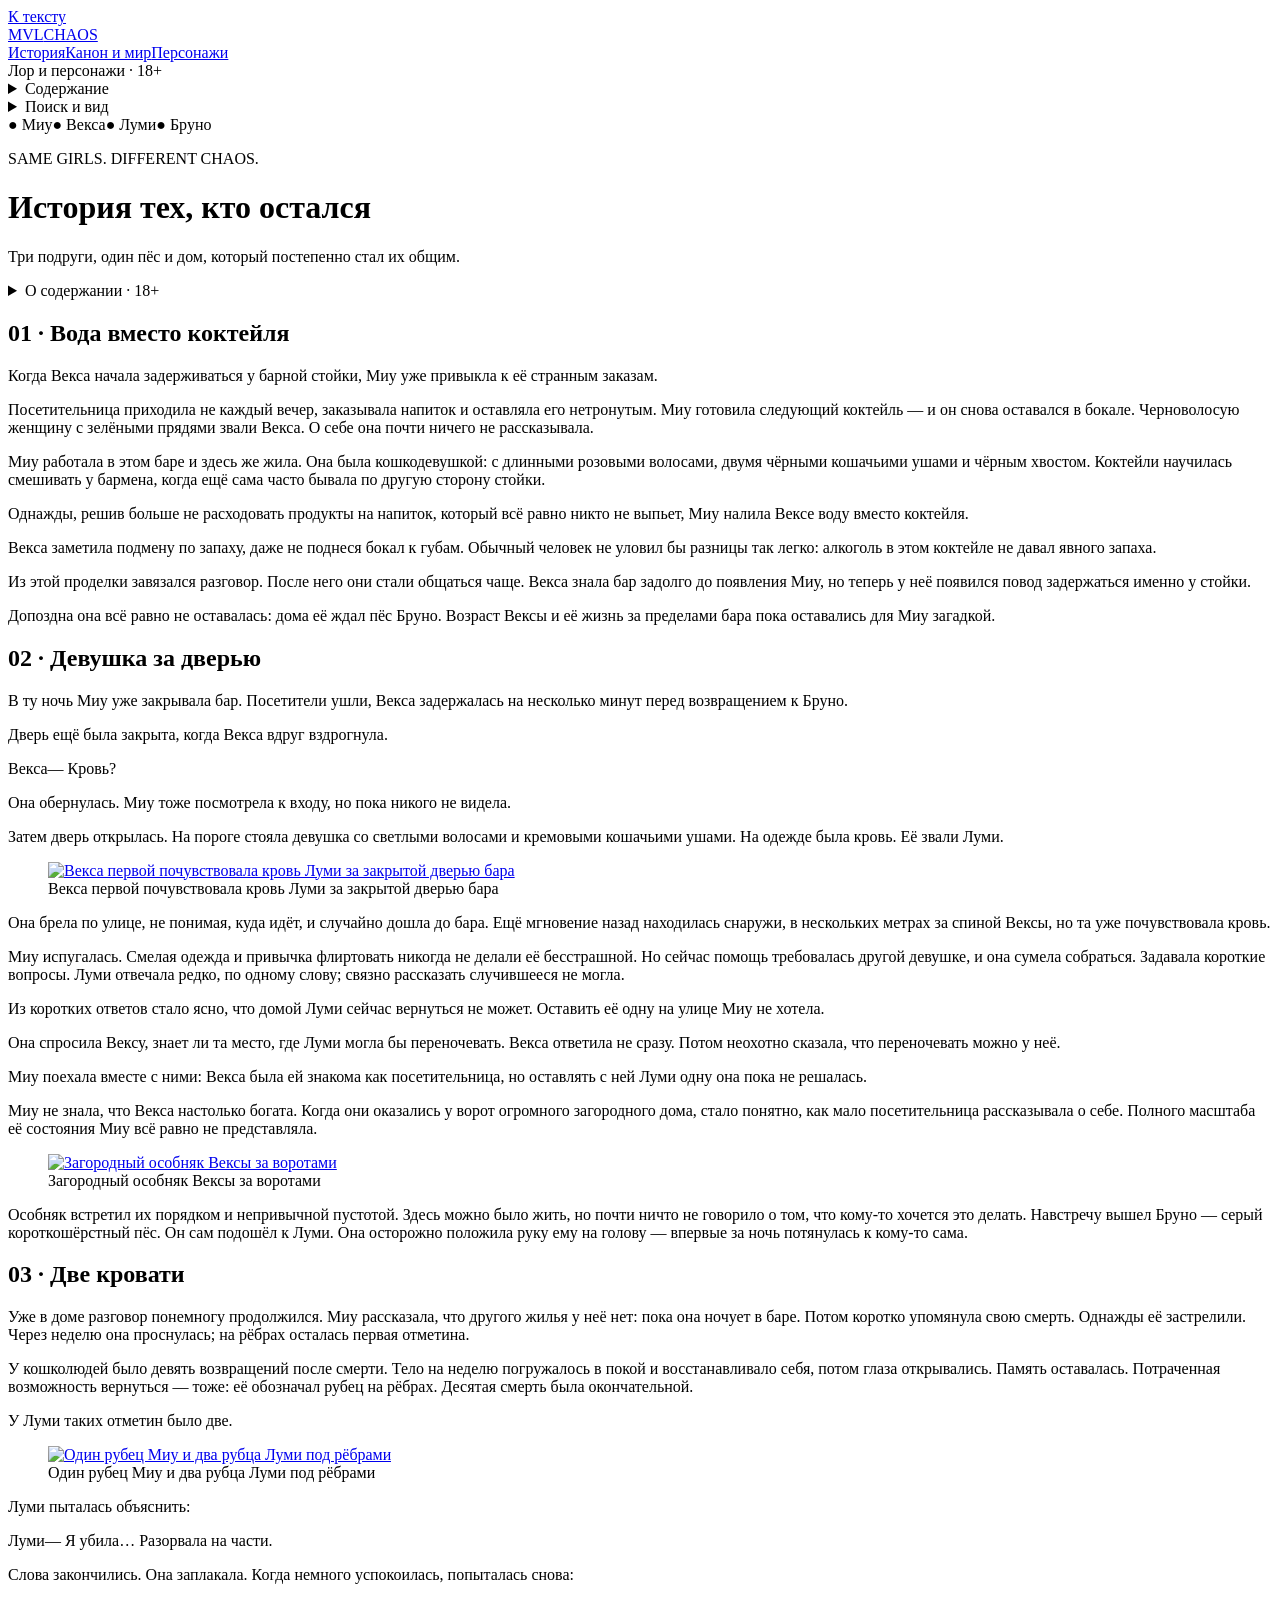
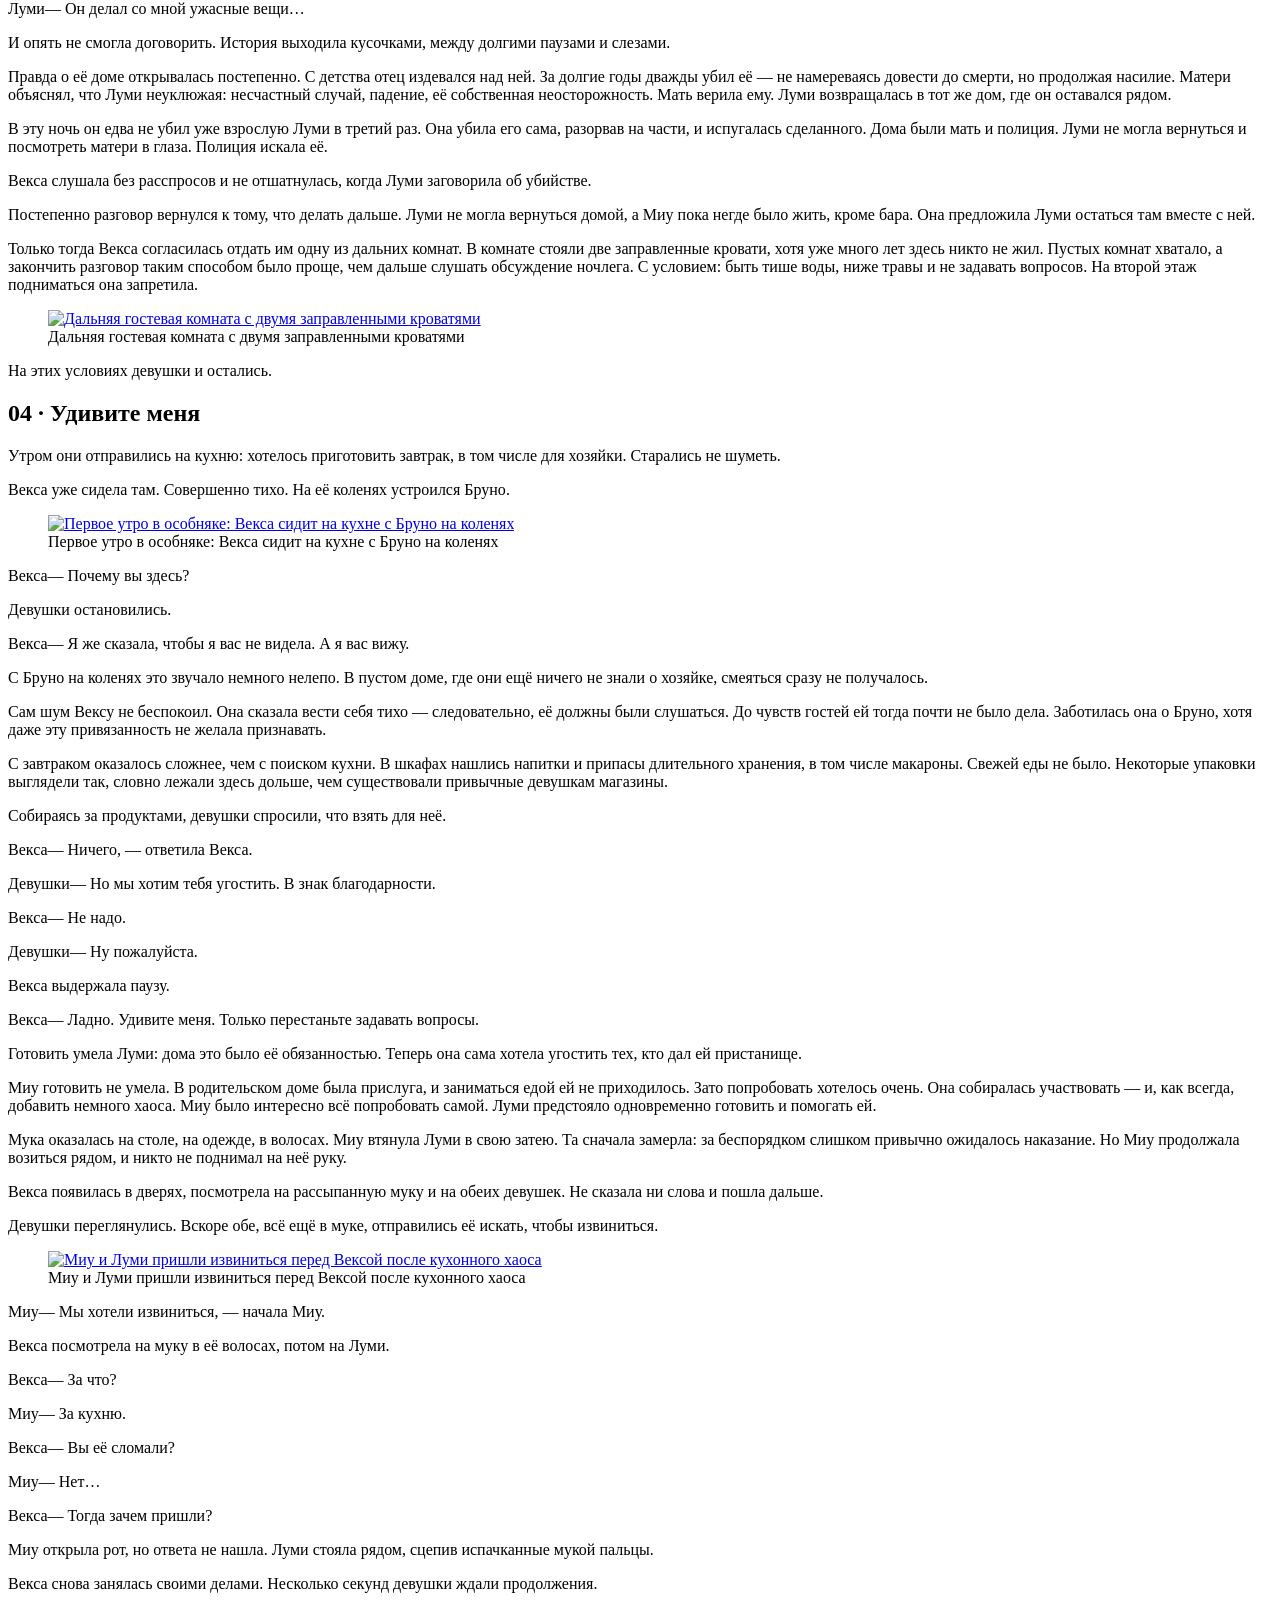
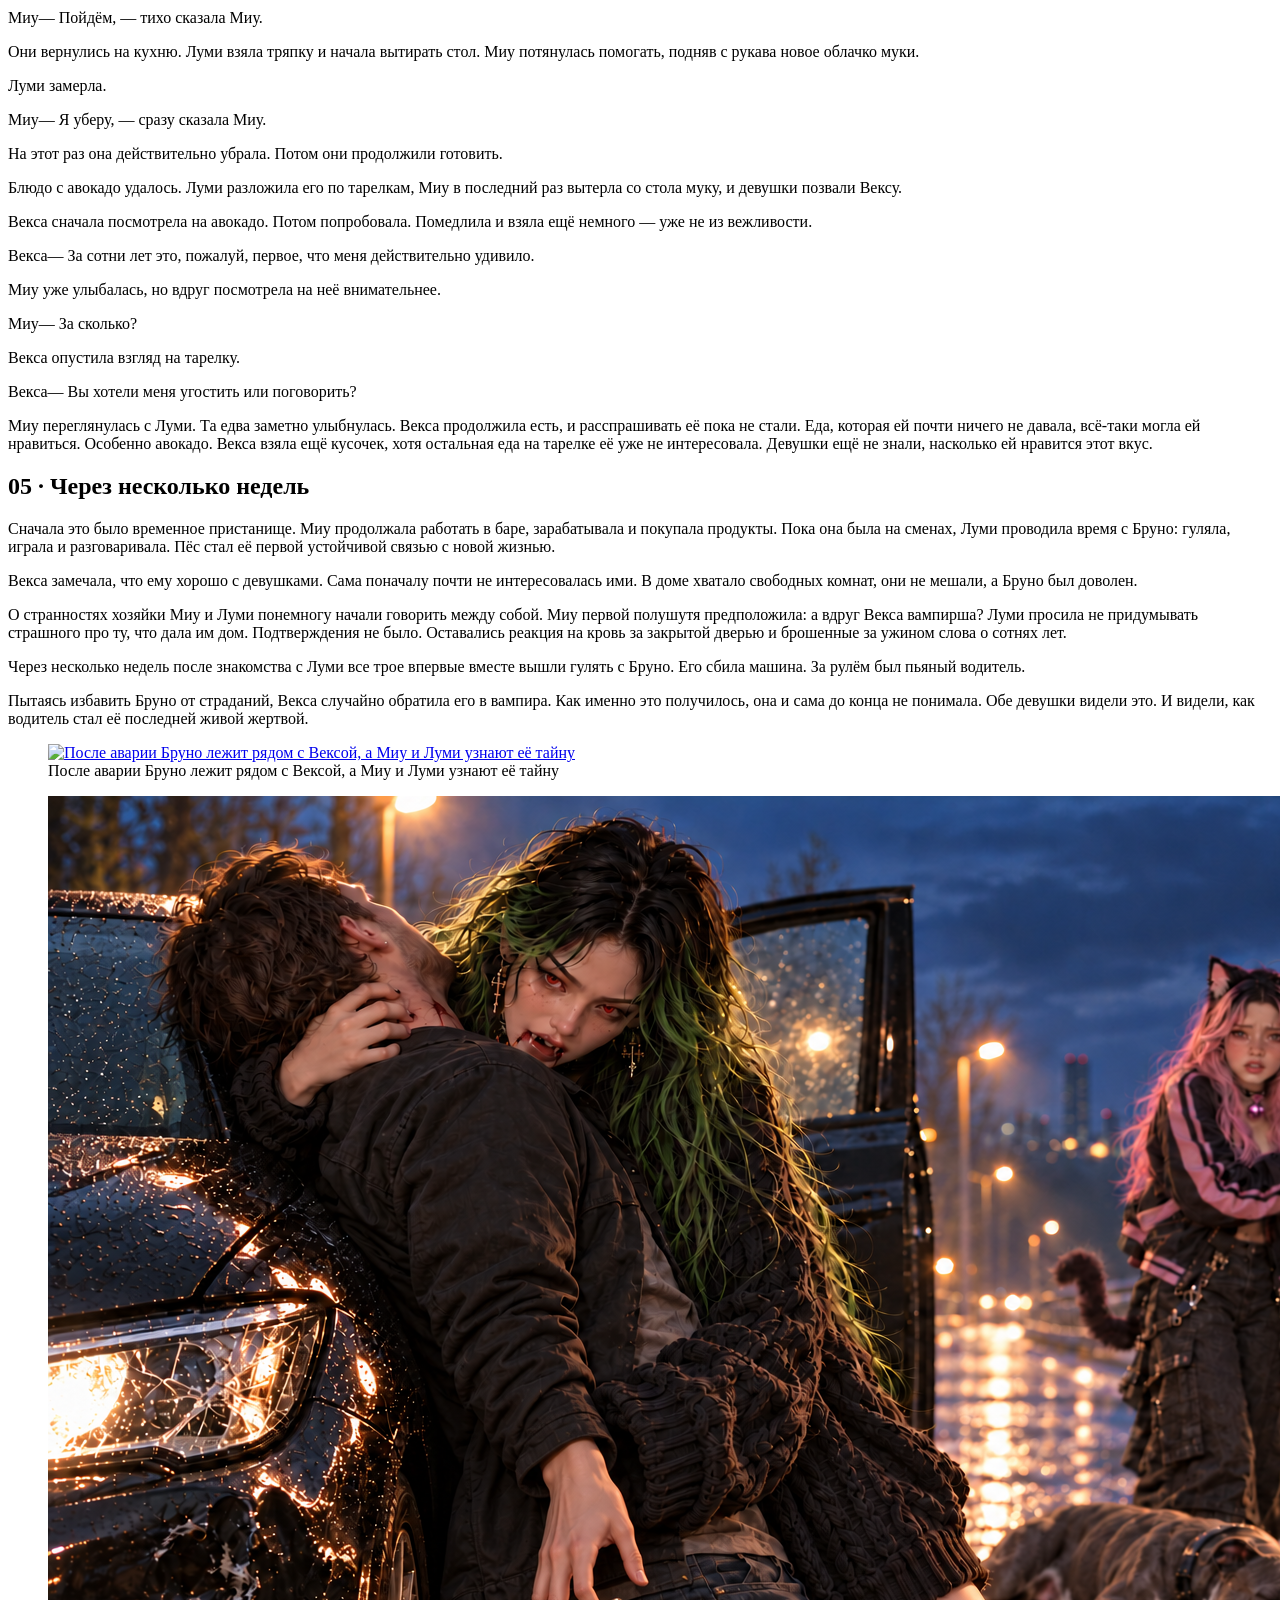
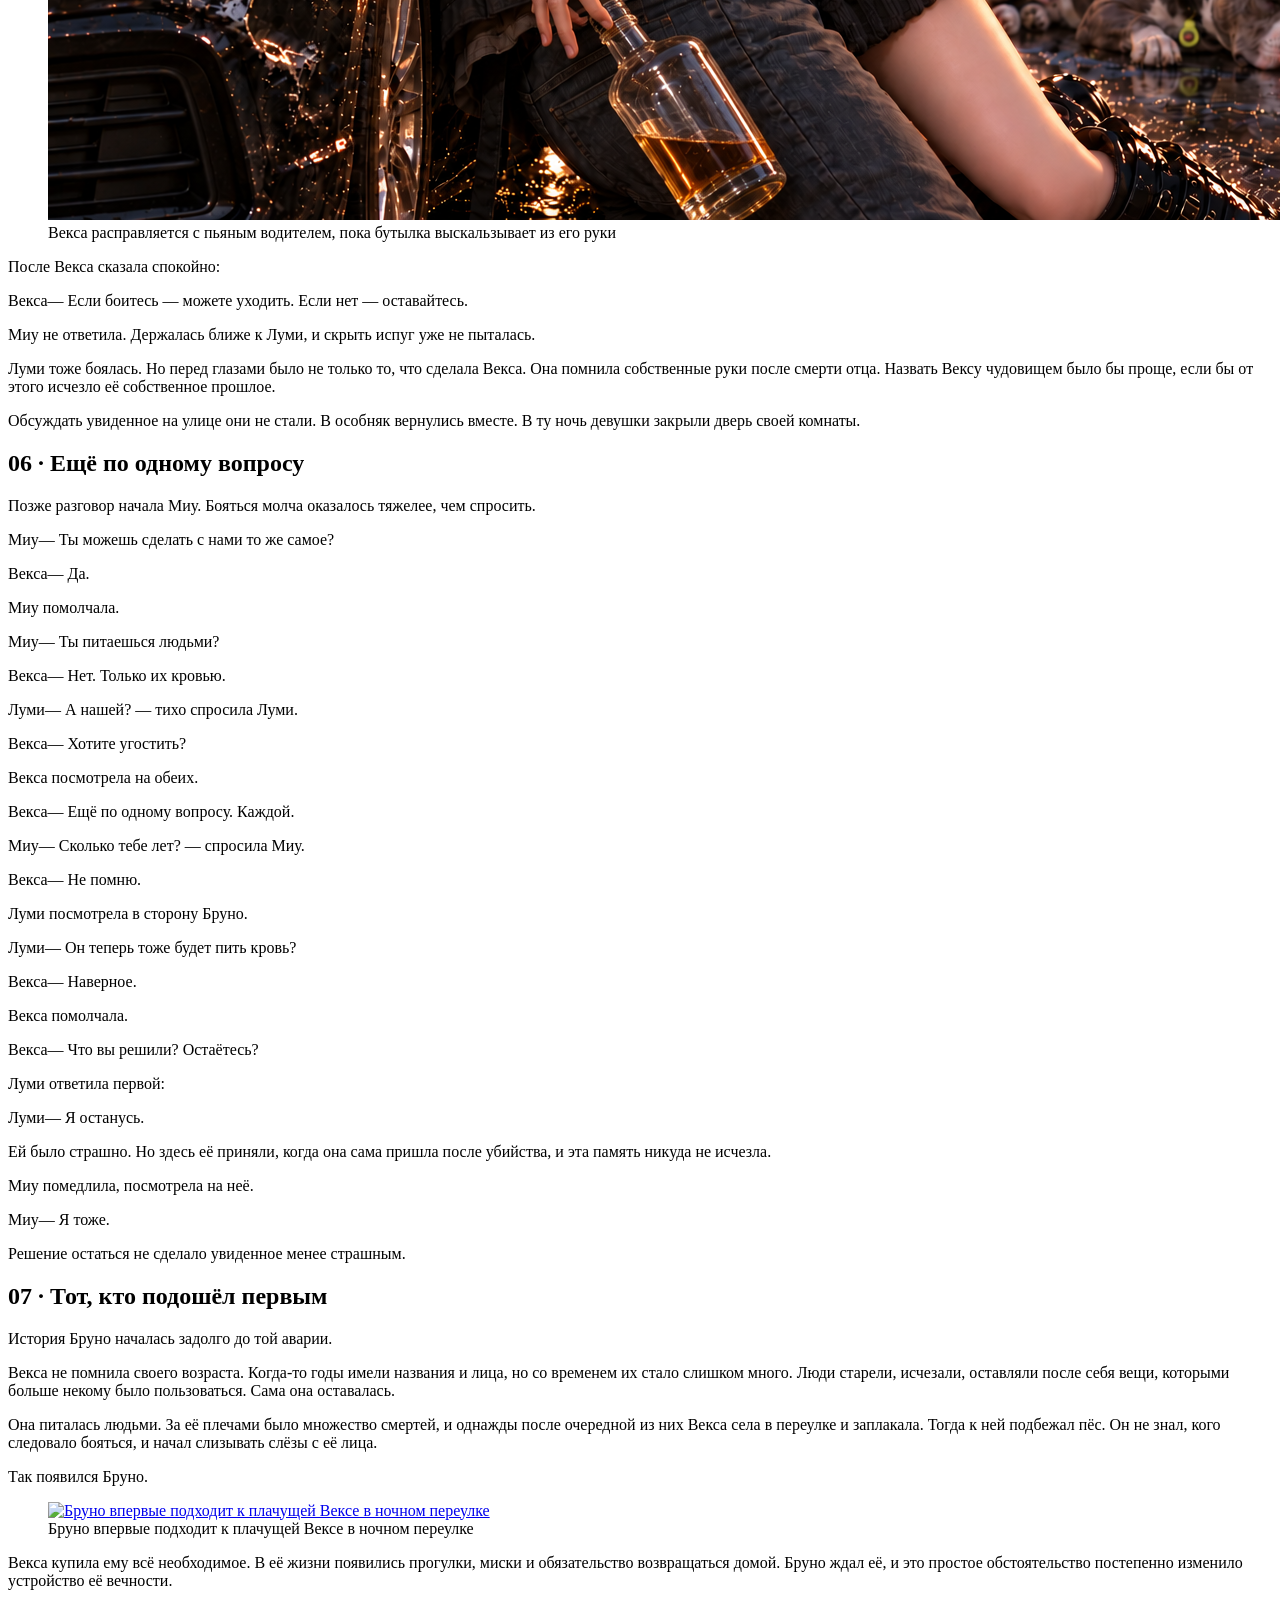
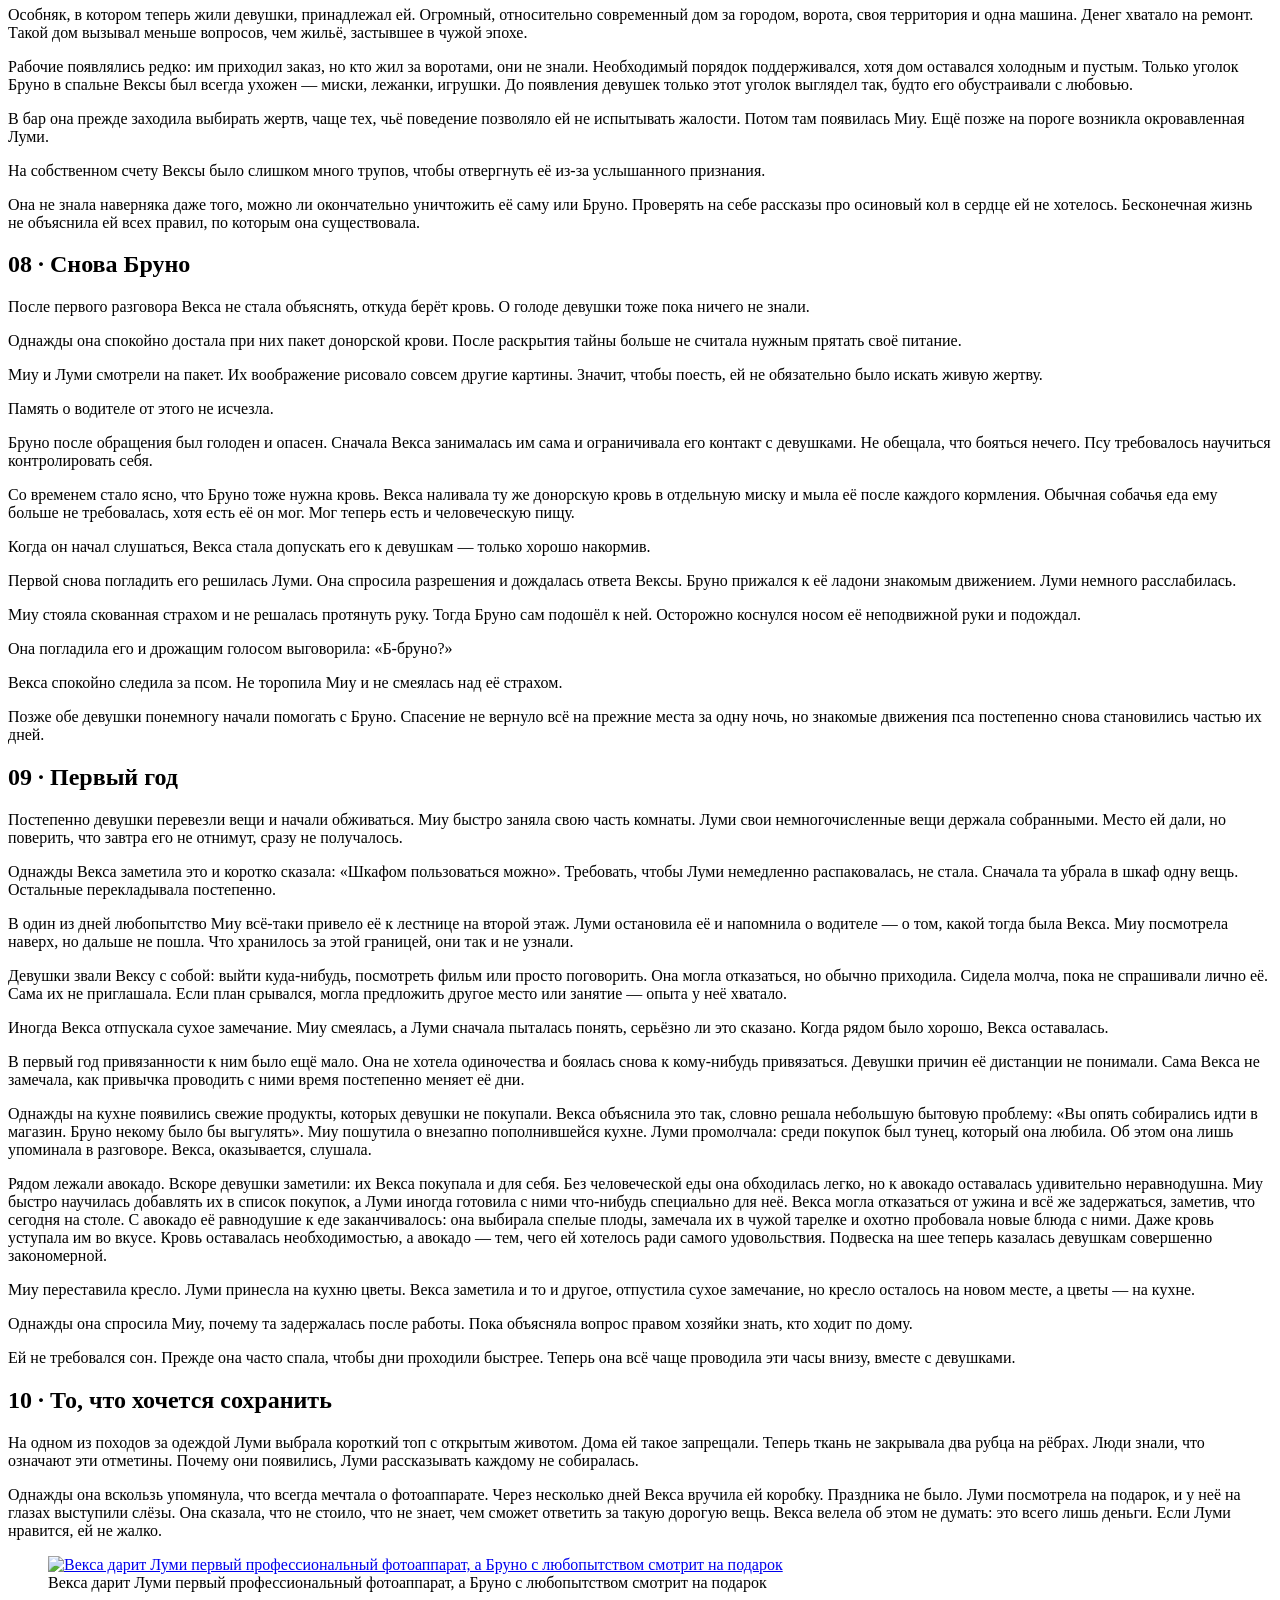
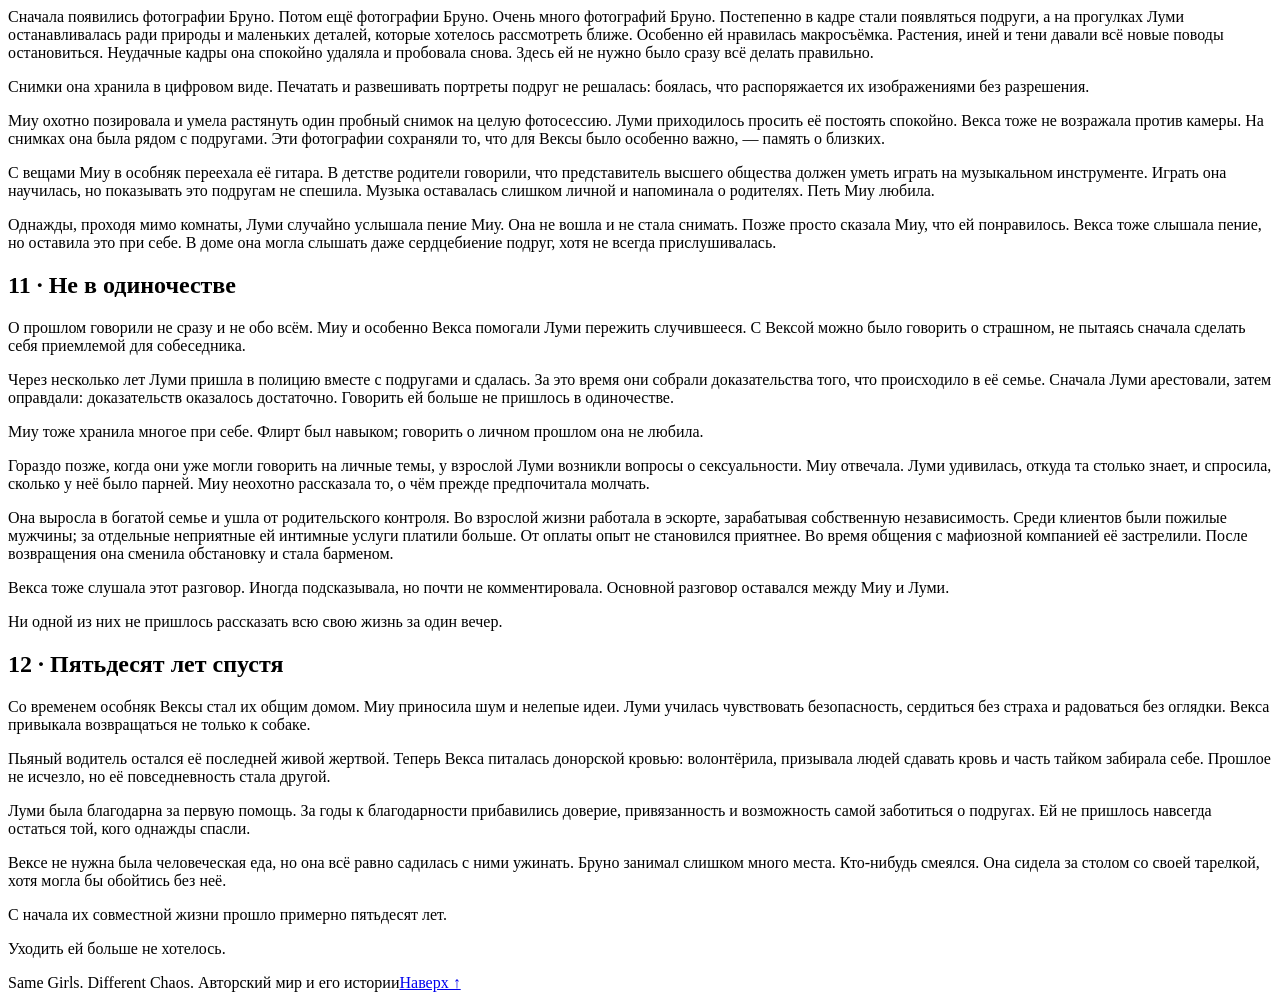
==== commit 9896d947: "Publish approved lore fixes and full illustrations" ====
--- a/public-site/index.html
+++ b/public-site/index.html
@@ -135,6 +135,7 @@
 <p class=""><span class="character-name vexa">Векса</span> не помнила своего возраста. Когда-то годы имели названия и лица, но со временем их стало слишком много. Люди старели, исчезали, оставляли после себя вещи, которыми больше некому было пользоваться. Сама она оставалась.</p>
 <p class="">Она питалась людьми. За её плечами было множество смертей, и однажды после очередной из них <span class="character-name vexa">Векса</span> села в переулке и заплакала. Тогда к ней подбежал пёс. Он не знал, кого следовало бояться, и начал слизывать слёзы с её лица.</p>
 <p class="">Так появился <span class="character-name bruno">Бруно</span>.</p>
+<figure class="story-illustration"><a href="illustrations/first-meeting-bruno.png" target="_blank" rel="noopener"><img src="illustrations/first-meeting-bruno.png" alt="Бруно впервые подходит к плачущей Вексе в ночном переулке" loading="lazy"></a><figcaption>Бруно впервые подходит к плачущей Вексе в ночном переулке</figcaption></figure>
 <p class=""><span class="character-name vexa">Векса</span> купила ему всё необходимое. В её жизни появились прогулки, миски и обязательство возвращаться домой. <span class="character-name bruno">Бруно</span> ждал её, и это простое обстоятельство постепенно изменило устройство её вечности.</p>
 <p class="">Особняк, в котором теперь жили девушки, принадлежал ей. Огромный, относительно современный дом за городом, ворота, своя территория и одна машина. Денег хватало на ремонт. Такой дом вызывал меньше вопросов, чем жильё, застывшее в чужой эпохе.</p>
 <p class="">Рабочие появлялись редко: им приходил заказ, но кто жил за воротами, они не знали. Необходимый порядок поддерживался, хотя дом оставался холодным и пустым. Только уголок <span class="character-name bruno">Бруно</span> в спальне <span class="character-name vexa">Вексы</span> был всегда ухожен — миски, лежанки, игрушки. До появления девушек только этот уголок выглядел так, будто его обустраивали с любовью.</p>
@@ -169,6 +170,7 @@
 <h2 id="section-10">10 · То, что хочется сохранить</h2>
 <p class="">На одном из походов за одеждой <span class="character-name lumi">Луми</span> выбрала короткий топ с открытым животом. Дома ей такое запрещали. Теперь ткань не закрывала два рубца на рёбрах. Люди знали, что означают эти отметины. Почему они появились, <span class="character-name lumi">Луми</span> рассказывать каждому не собиралась.</p>
 <p class="">Однажды она вскользь упомянула, что всегда мечтала о фотоаппарате. Через несколько дней <span class="character-name vexa">Векса</span> вручила ей коробку. Праздника не было. <span class="character-name lumi">Луми</span> посмотрела на подарок, и у неё на глазах выступили слёзы. Она сказала, что не стоило, что не знает, чем сможет ответить за такую дорогую вещь. <span class="character-name vexa">Векса</span> велела об этом не думать: это всего лишь деньги. Если <span class="character-name lumi">Луми</span> нравится, ей не жалко.</p>
+<figure class="story-illustration"><a href="illustrations/camera-gift.png" target="_blank" rel="noopener"><img src="illustrations/camera-gift.png" alt="Векса дарит Луми первый профессиональный фотоаппарат, а Бруно с любопытством смотрит на подарок" loading="lazy"></a><figcaption>Векса дарит Луми первый профессиональный фотоаппарат, а Бруно с любопытством смотрит на подарок</figcaption></figure>
 <p class="">Сначала появились фотографии <span class="character-name bruno">Бруно</span>. Потом ещё фотографии <span class="character-name bruno">Бруно</span>. Очень много фотографий <span class="character-name bruno">Бруно</span>. Постепенно в кадре стали появляться подруги, а на прогулках <span class="character-name lumi">Луми</span> останавливалась ради природы и маленьких деталей, которые хотелось рассмотреть ближе. Особенно ей нравилась макросъёмка. Растения, иней и тени давали всё новые поводы остановиться. Неудачные кадры она спокойно удаляла и пробовала снова. Здесь ей не нужно было сразу всё делать правильно.</p>
 <p class="">Снимки она хранила в цифровом виде. Печатать и развешивать портреты подруг не решалась: боялась, что распоряжается их изображениями без разрешения.</p>
 <p class=""><span class="character-name miu">Миу</span> охотно позировала и умела растянуть один пробный снимок на целую фотосессию. <span class="character-name lumi">Луми</span> приходилось просить её постоять спокойно. <span class="character-name vexa">Векса</span> тоже не возражала против камеры. На снимках она была рядом с подругами. Эти фотографии сохраняли то, что для <span class="character-name vexa">Вексы</span> было особенно важно, — память о близких.</p>
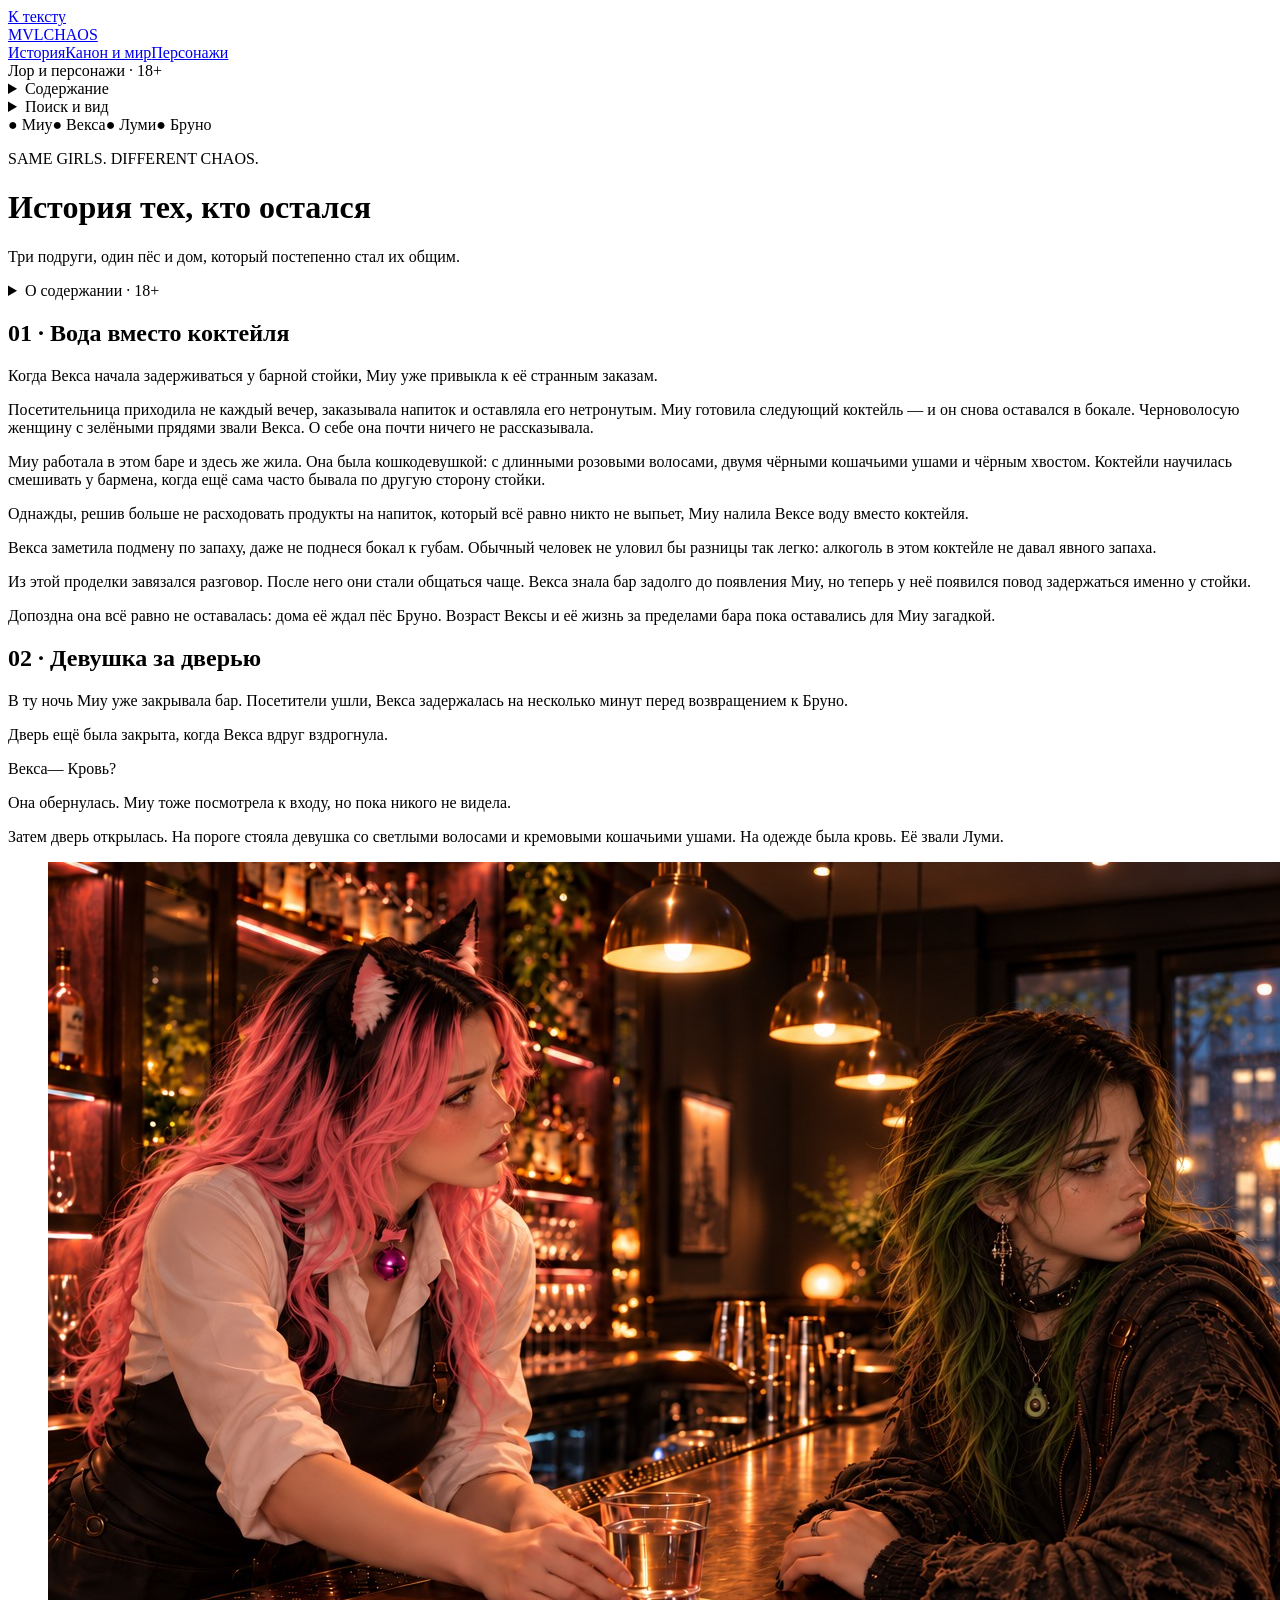
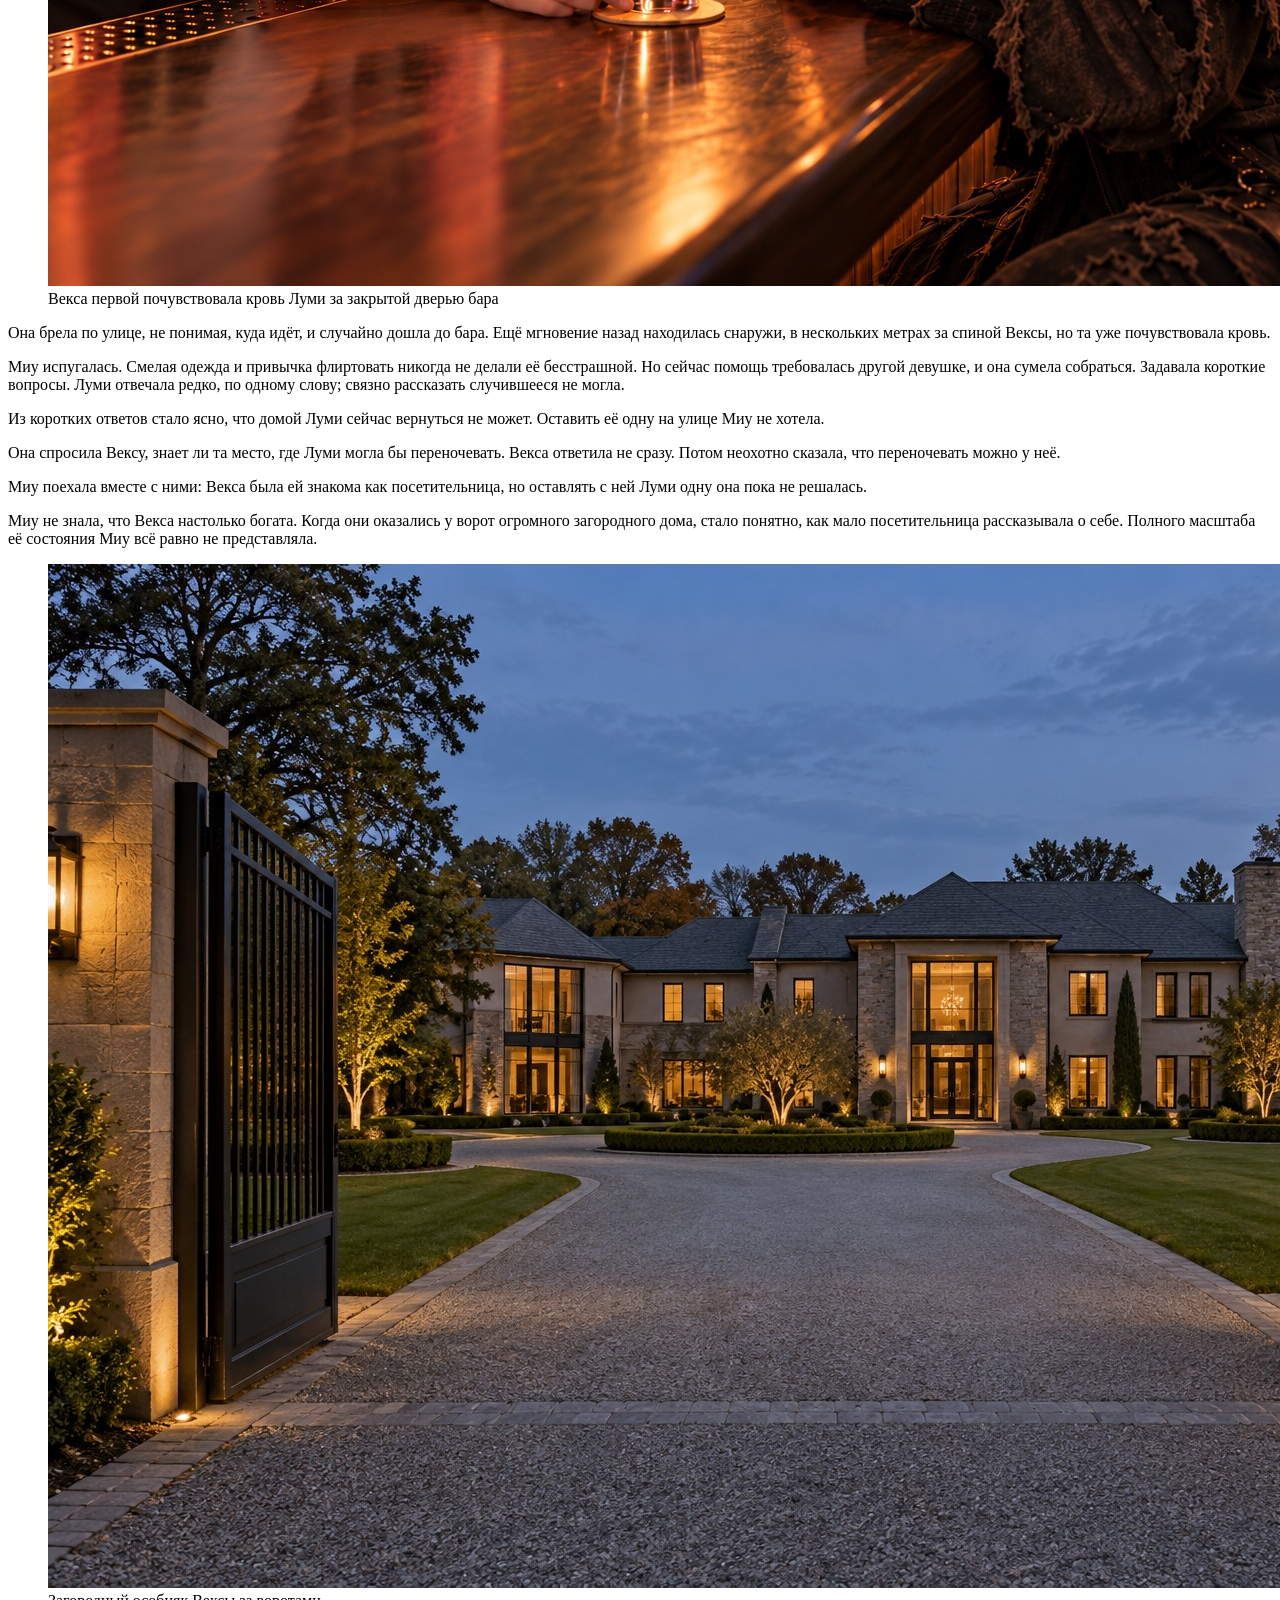
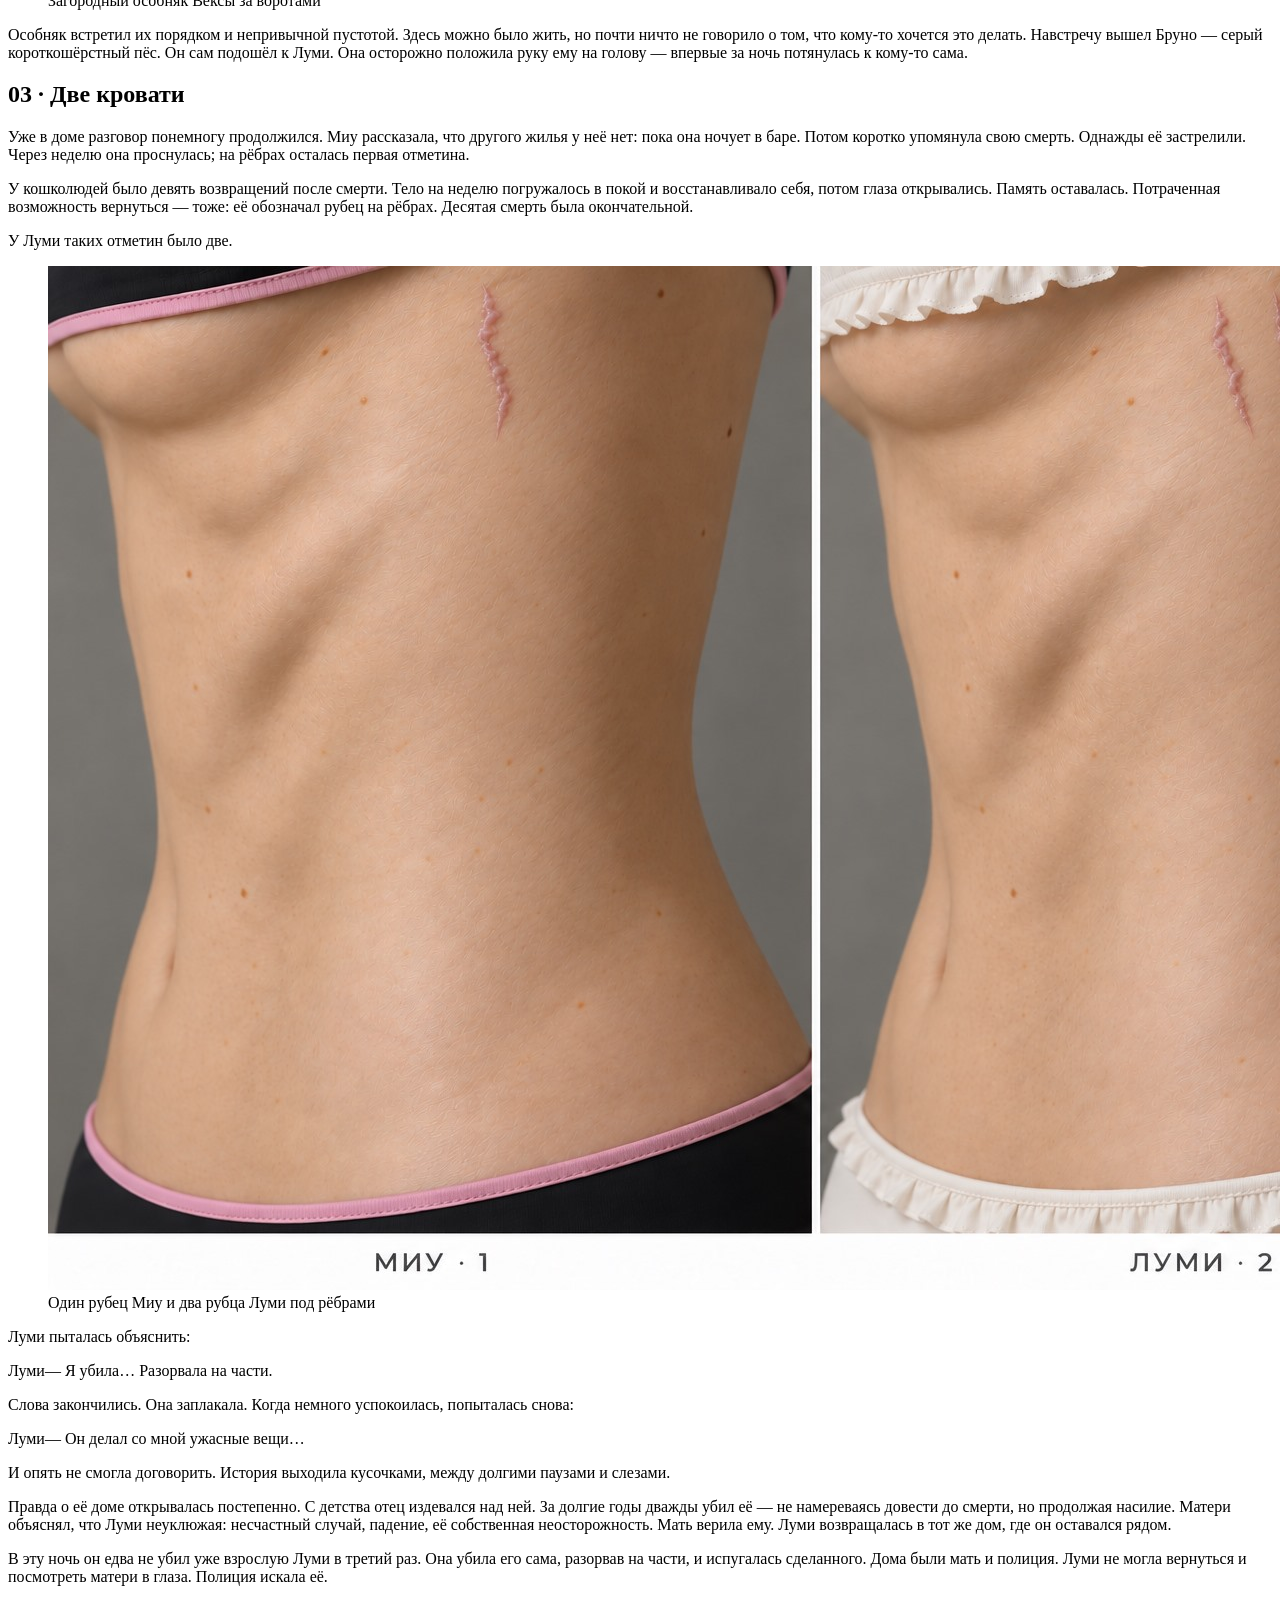
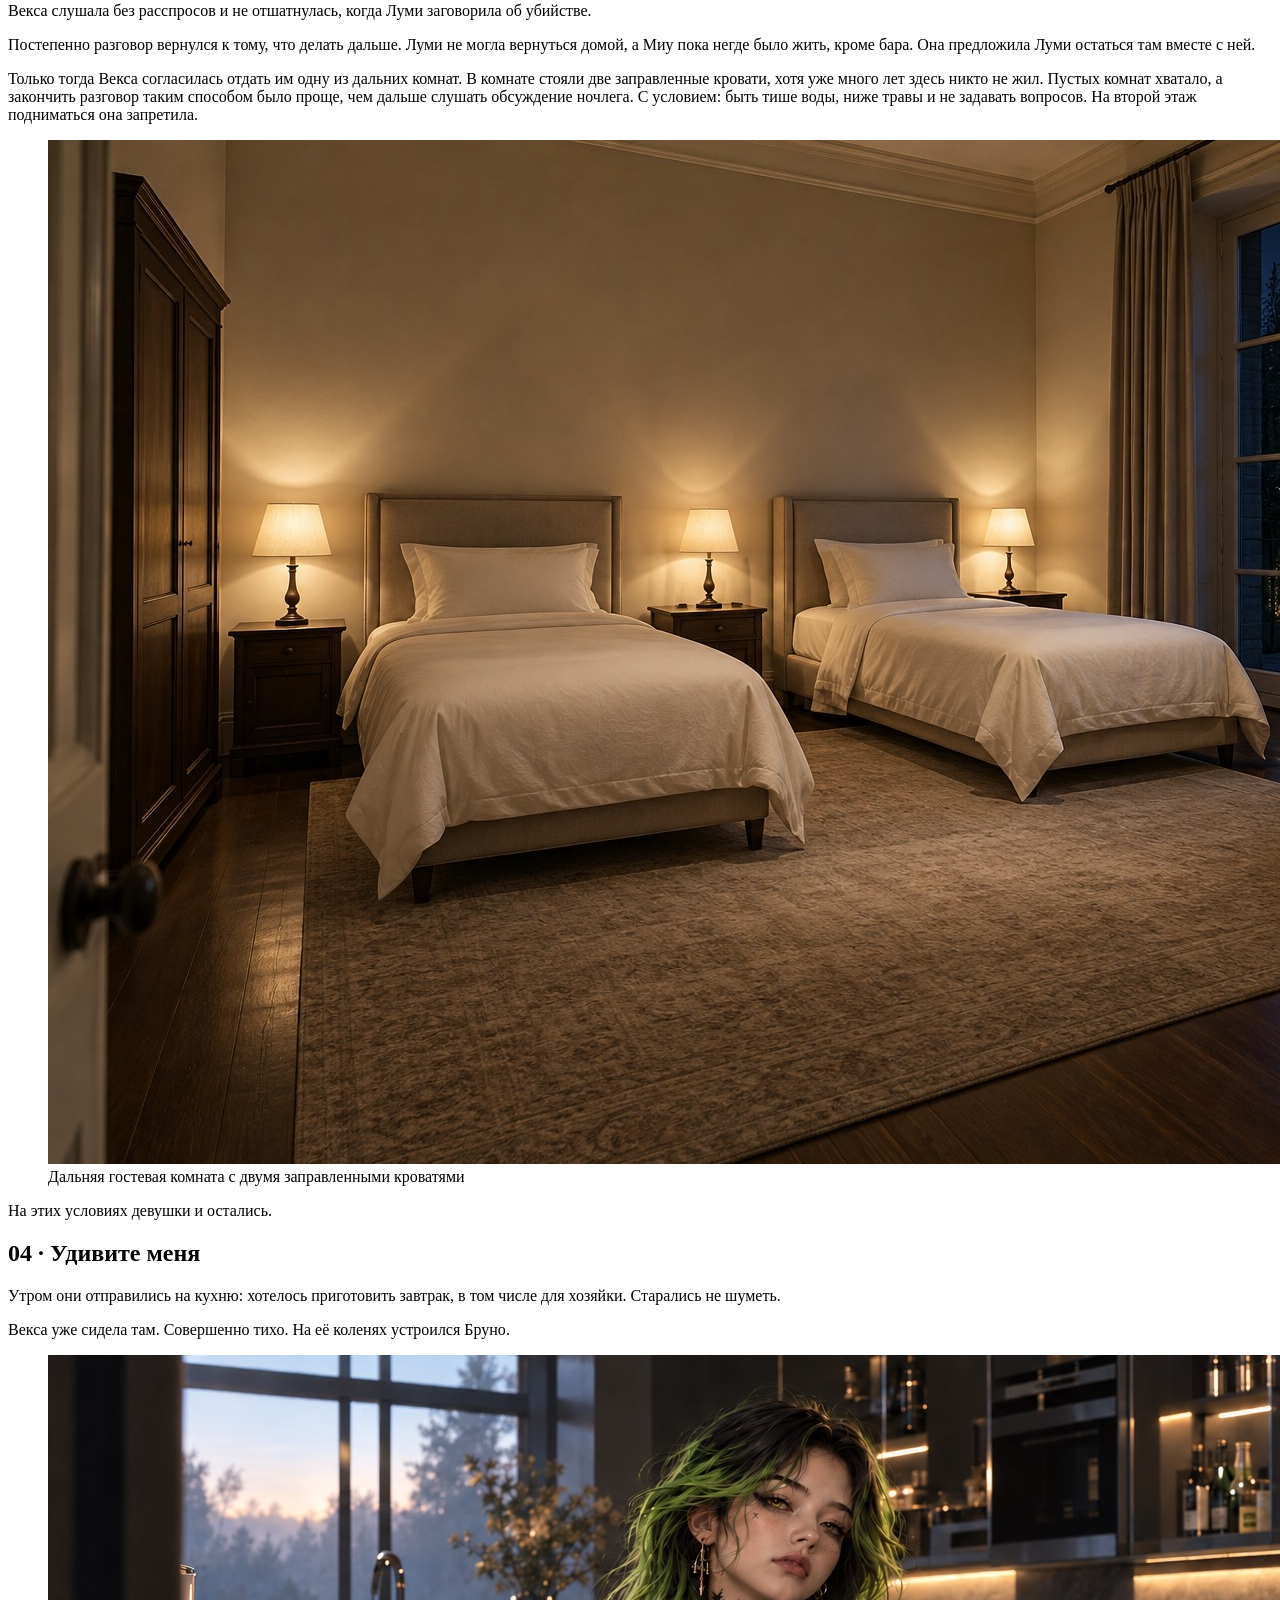
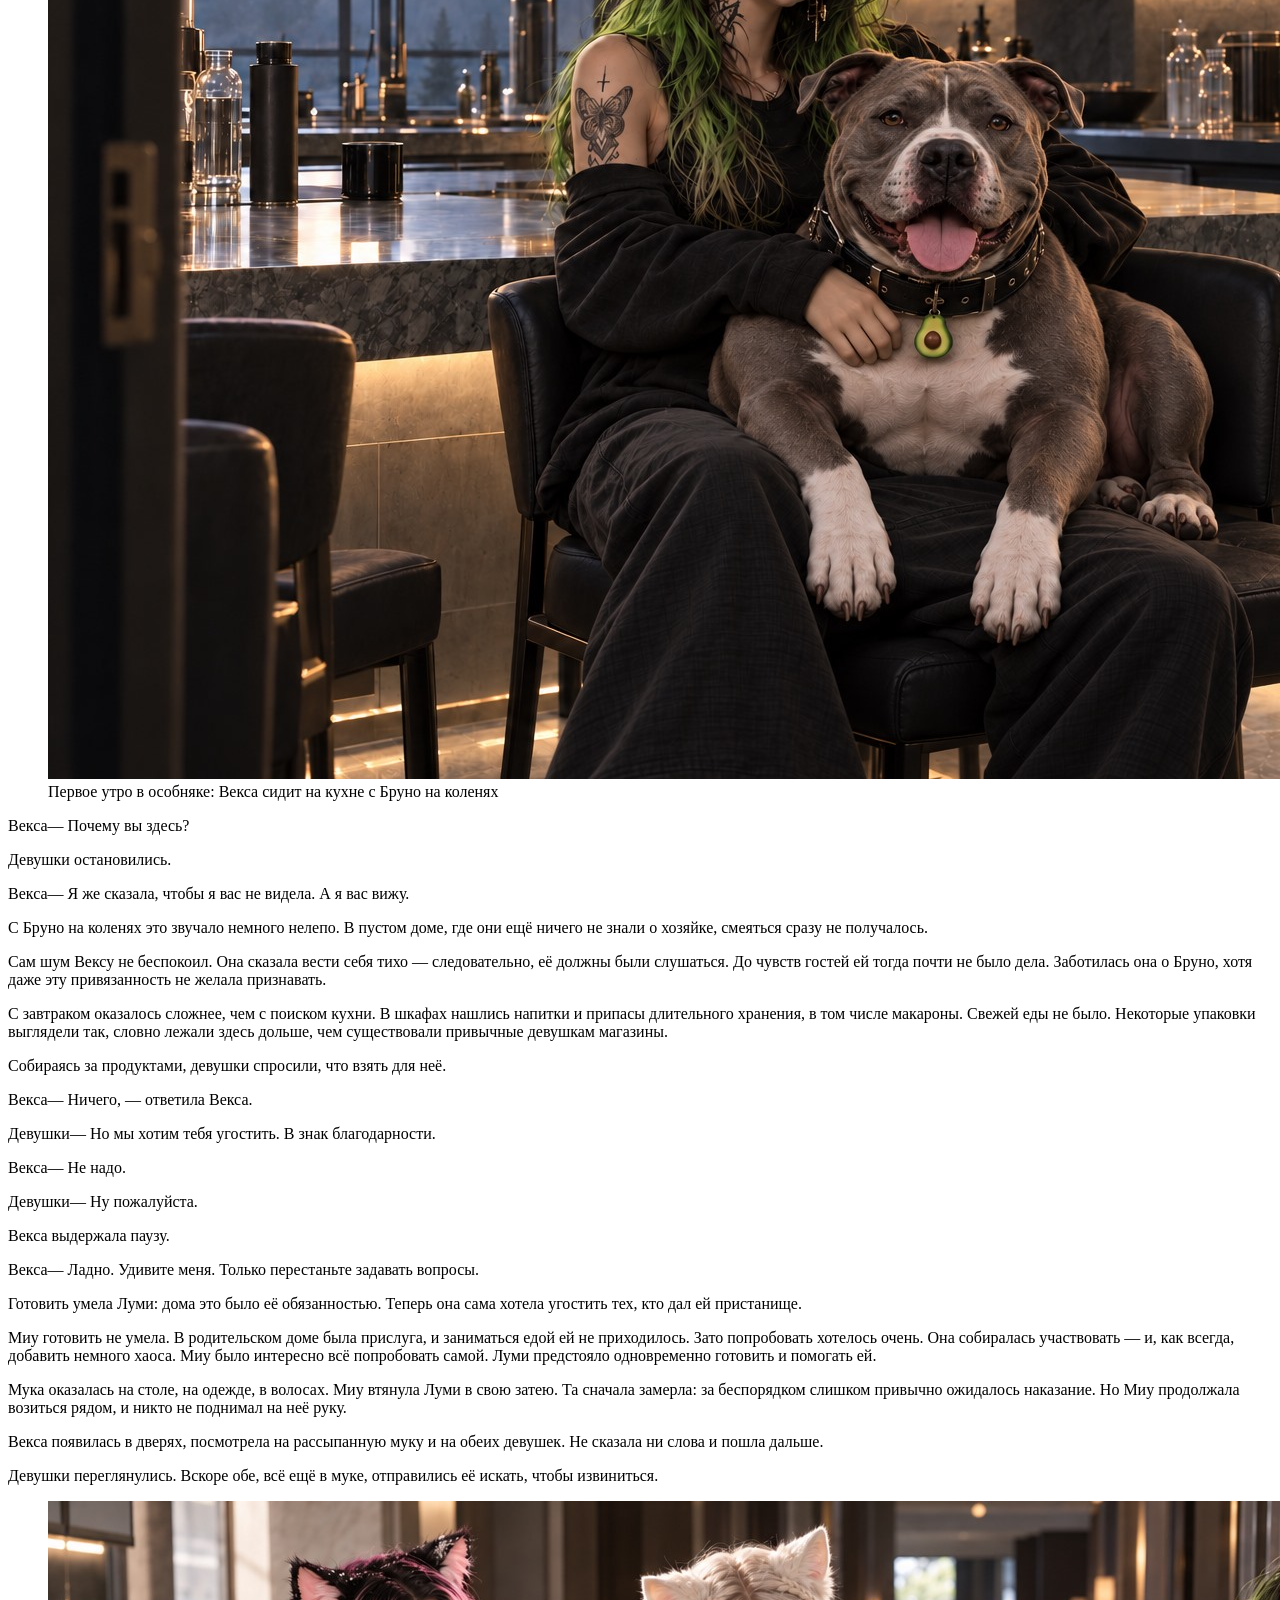
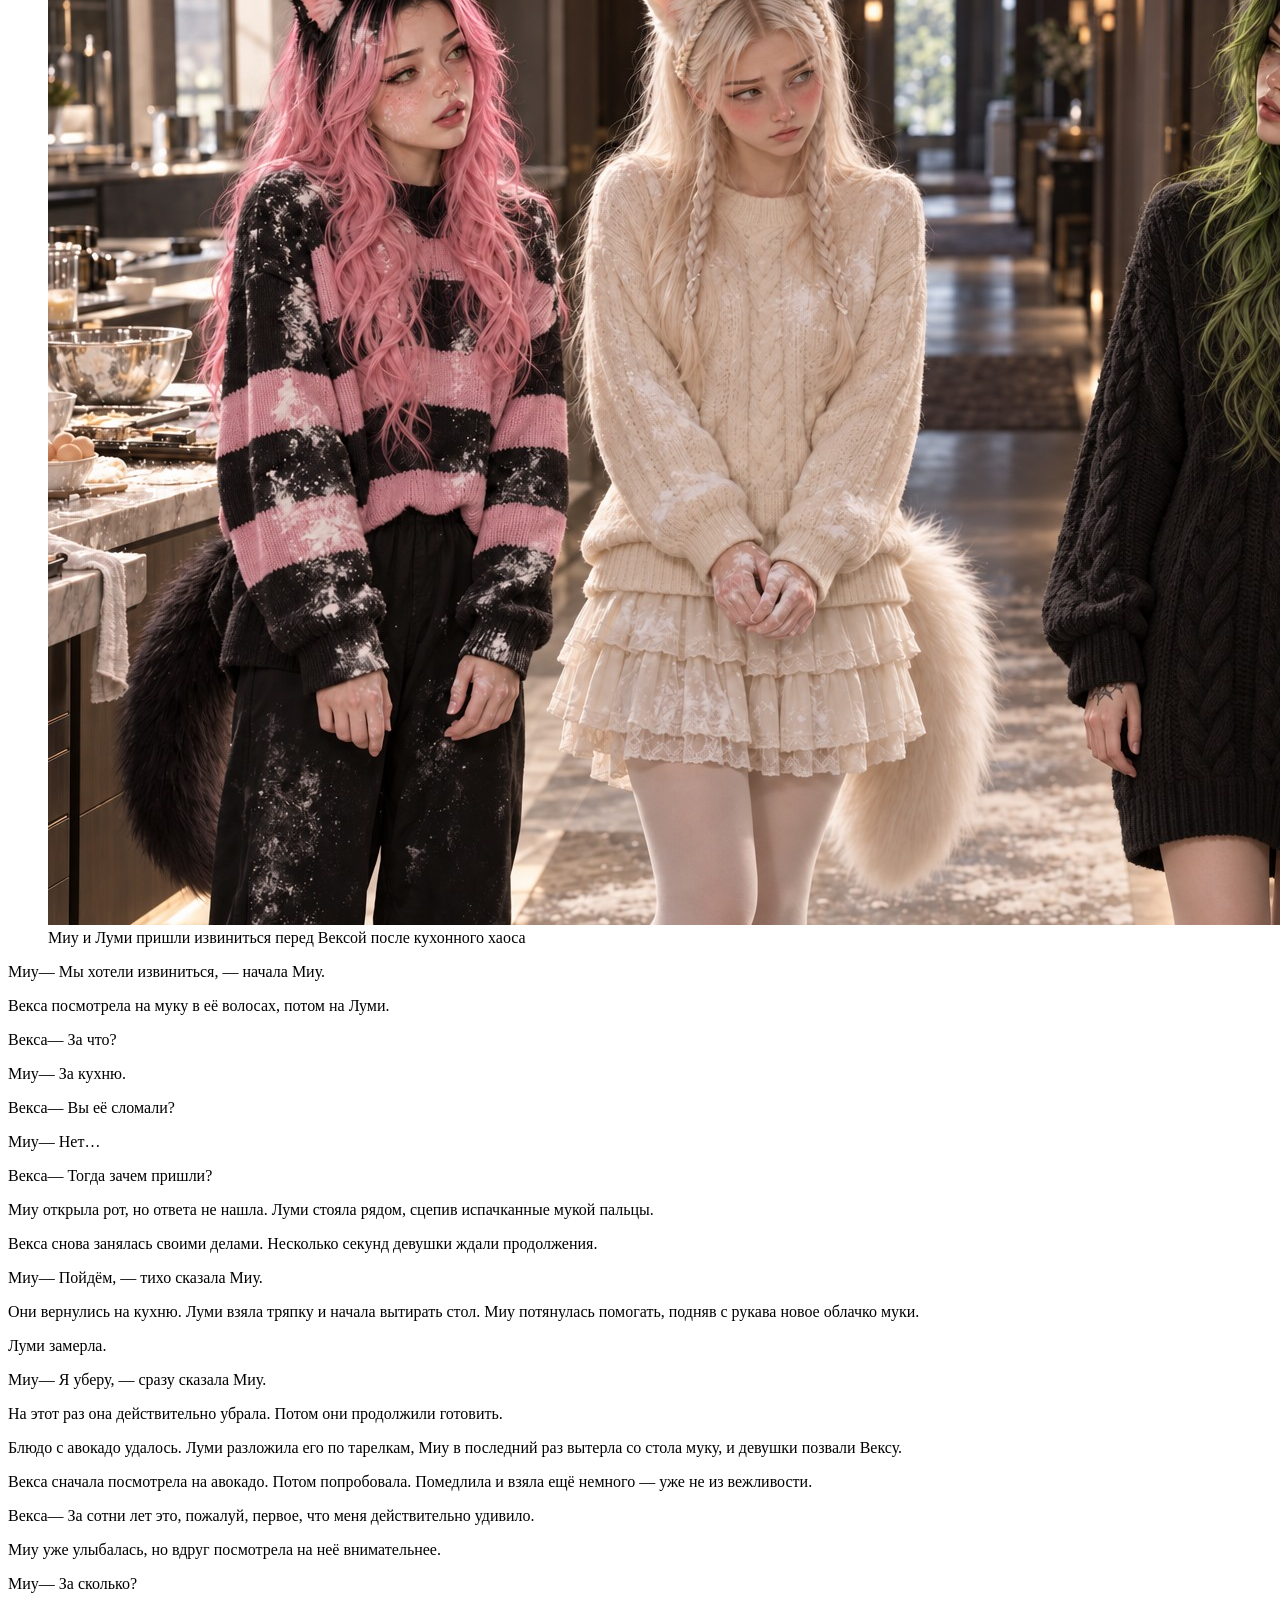
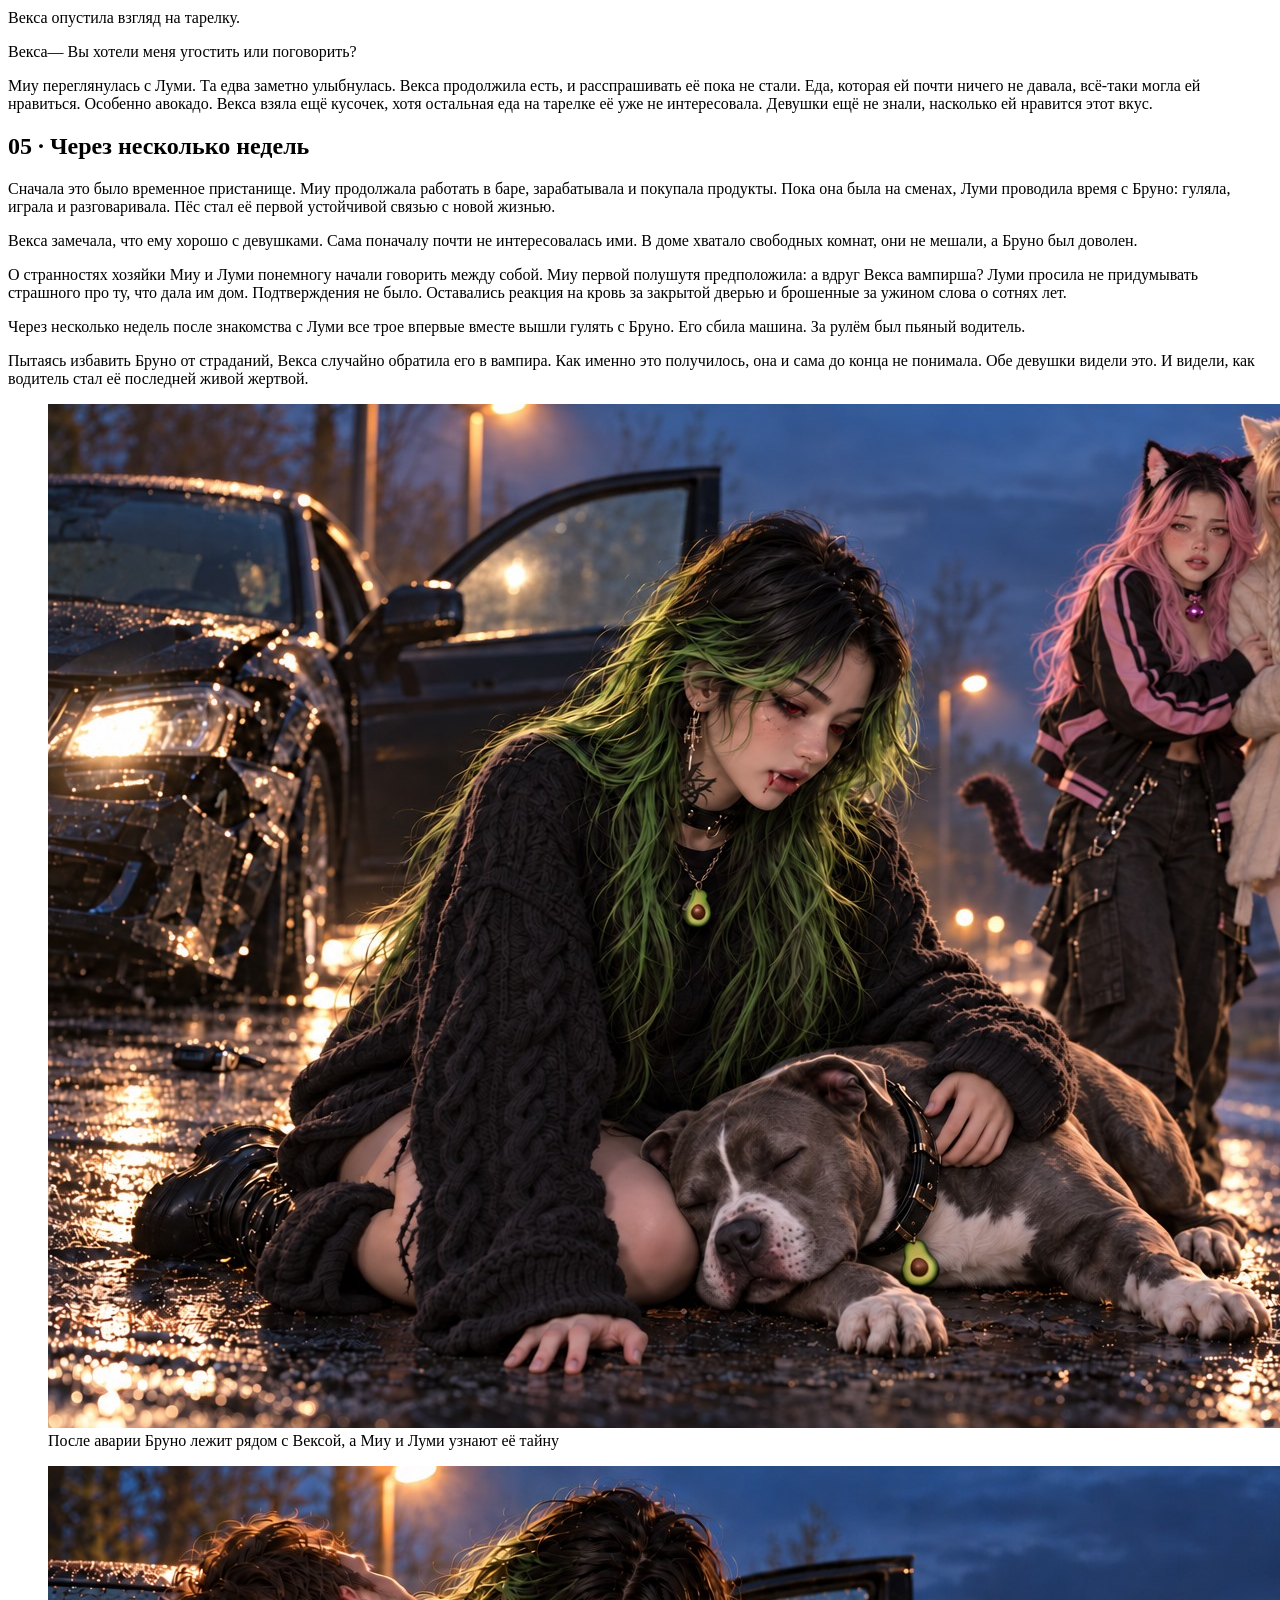
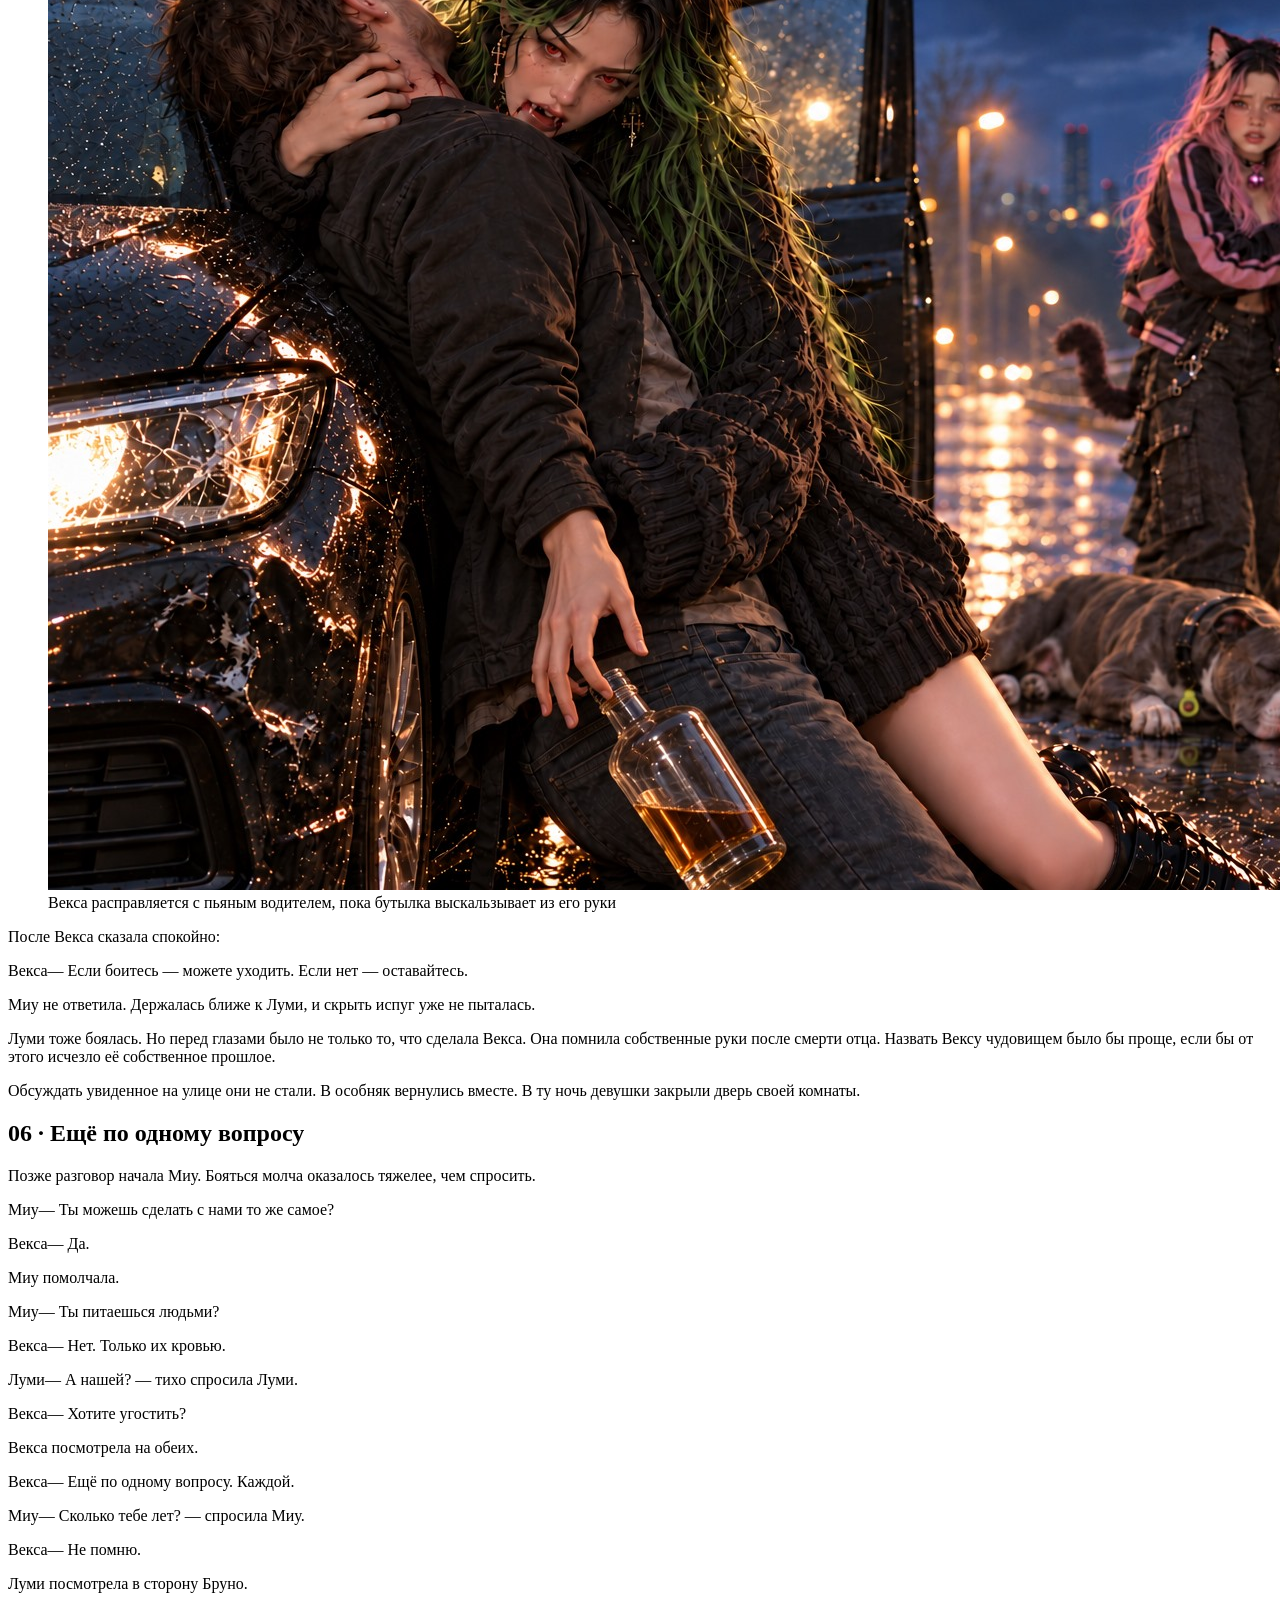
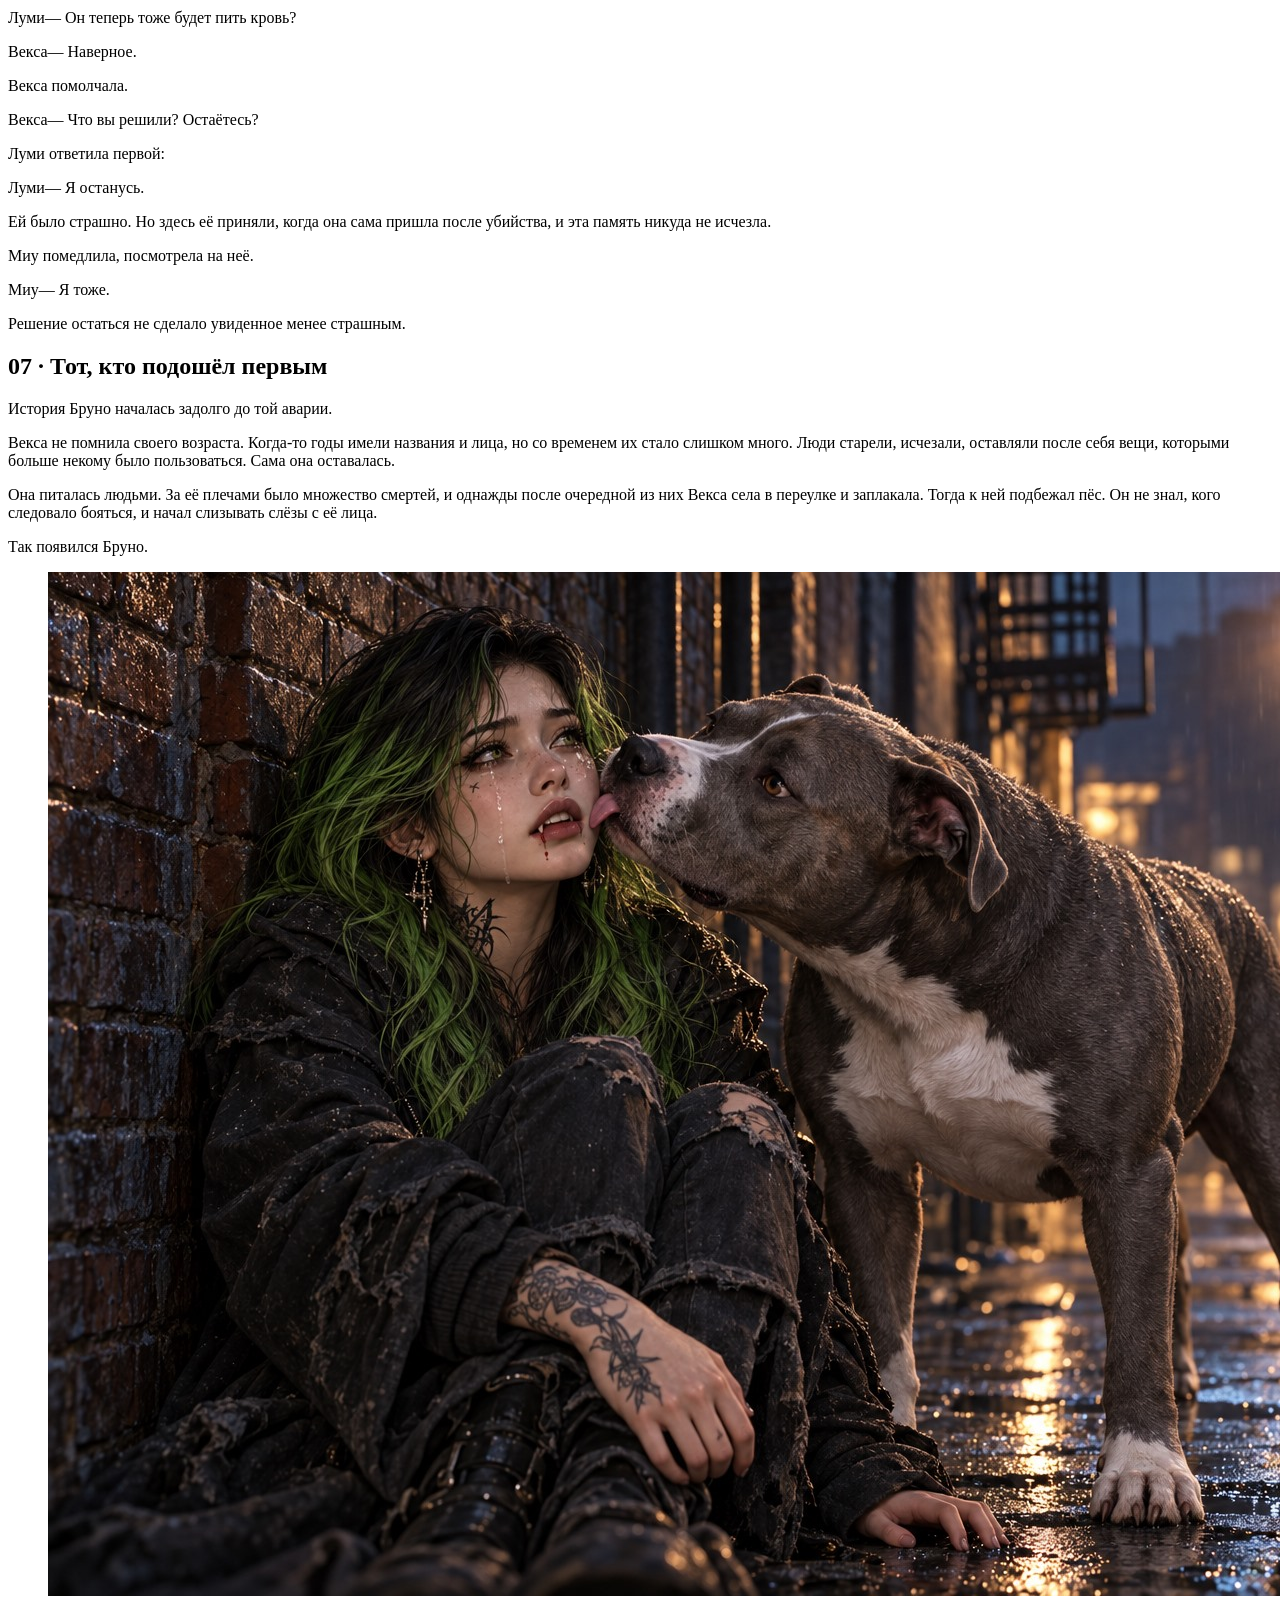
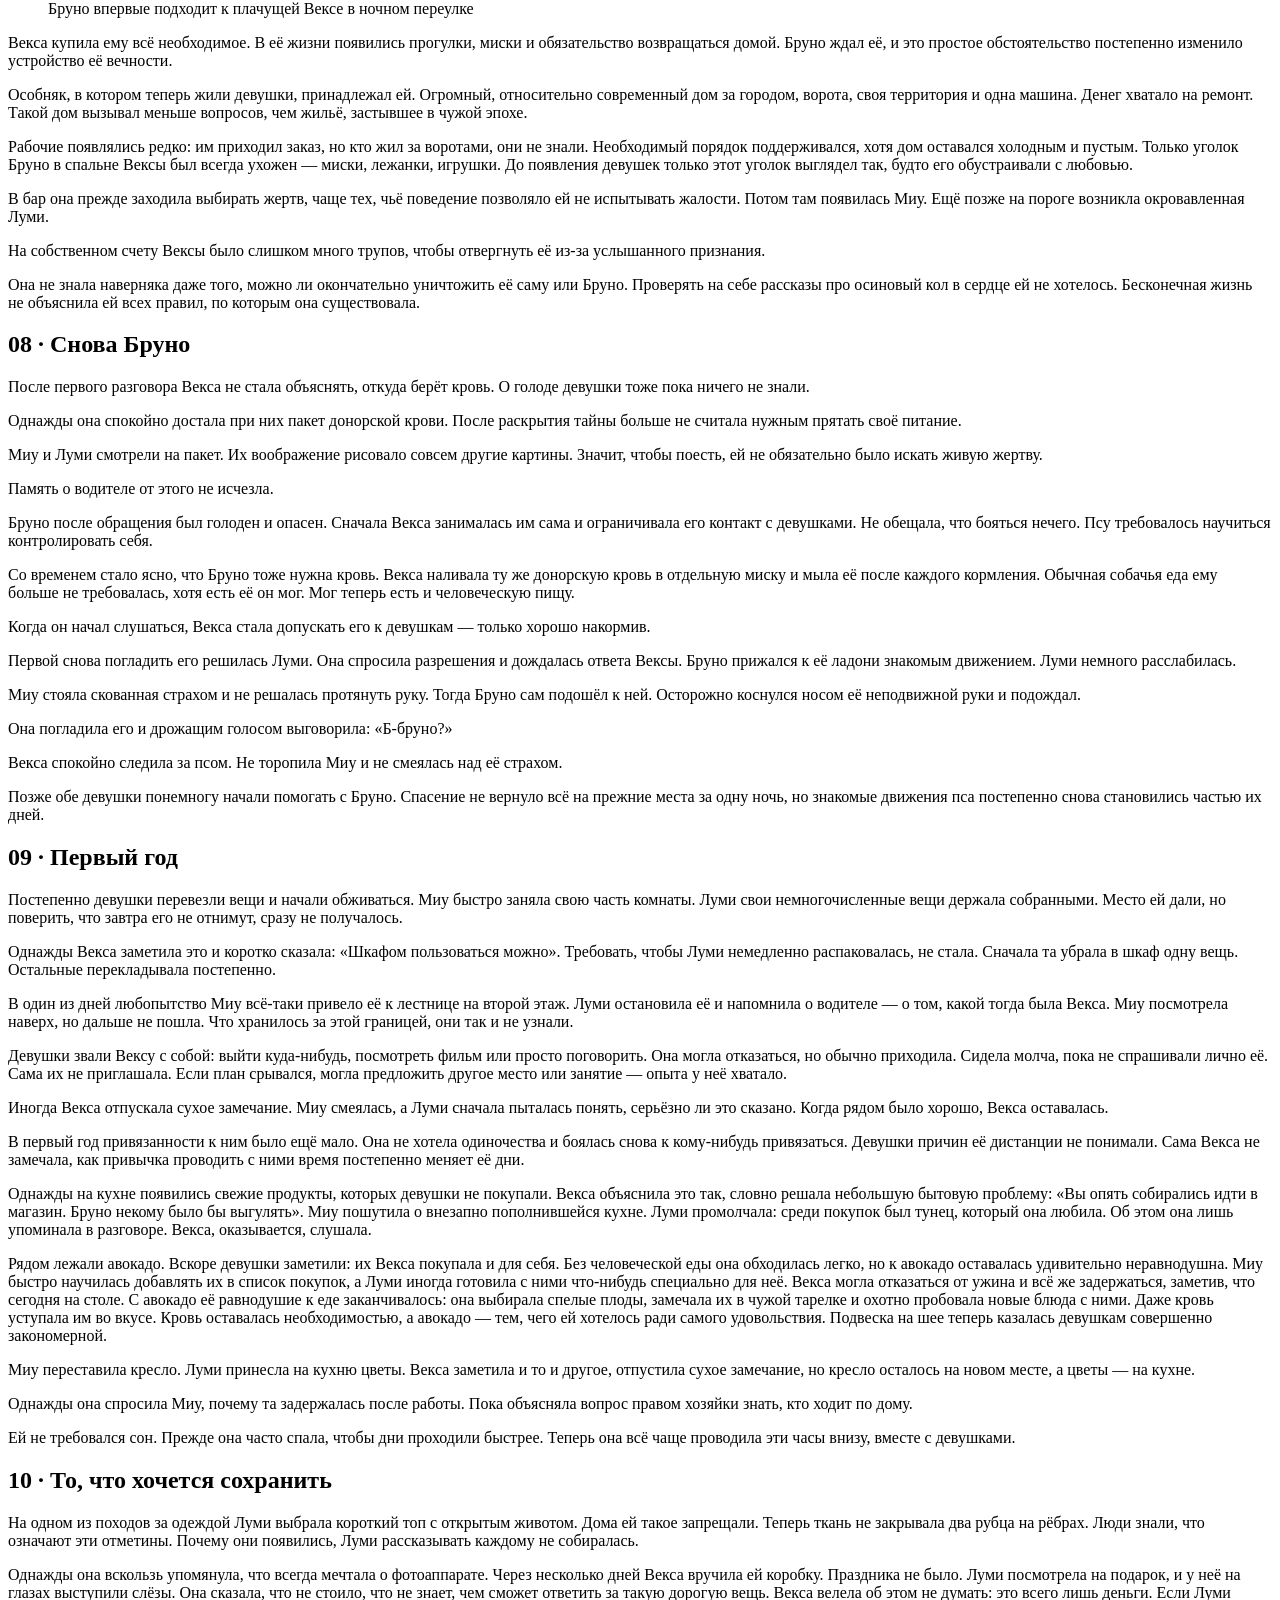
==== commit bea8fb59: "Serve complete optimized illustrations on the lore site" ====
--- a/public-site/index.html
+++ b/public-site/index.html
@@ -22,20 +22,20 @@
 <p class="dialogue vexa" data-speaker="vexa"><span class="speaker">Векса</span><span>— Кровь?</span></p>
 <p class="">Она обернулась. <span class="character-name miu">Миу</span> тоже посмотрела к входу, но пока никого не видела.</p>
 <p class="">Затем дверь открылась. На пороге стояла девушка со светлыми волосами и кремовыми кошачьими ушами. На одежде была кровь. Её звали <span class="character-name lumi">Луми</span>.</p>
-<figure class="story-illustration"><a href="illustrations/bar-lumi-arrival.png" target="_blank" rel="noopener"><img src="illustrations/bar-lumi-arrival.png" alt="Векса первой почувствовала кровь Луми за закрытой дверью бара" loading="lazy"></a><figcaption>Векса первой почувствовала кровь Луми за закрытой дверью бара</figcaption></figure>
+<figure class="story-illustration"><a href="illustrations/bar-lumi-arrival.jpg" target="_blank" rel="noopener"><img src="illustrations/bar-lumi-arrival.jpg" alt="Векса первой почувствовала кровь Луми за закрытой дверью бара" loading="lazy"></a><figcaption>Векса первой почувствовала кровь Луми за закрытой дверью бара</figcaption></figure>
 <p class="">Она брела по улице, не понимая, куда идёт, и случайно дошла до бара. Ещё мгновение назад находилась снаружи, в нескольких метрах за спиной <span class="character-name vexa">Вексы</span>, но та уже почувствовала кровь.</p>
 <p class=""><span class="character-name miu">Миу</span> испугалась. Смелая одежда и привычка флиртовать никогда не делали её бесстрашной. Но сейчас помощь требовалась другой девушке, и она сумела собраться. Задавала короткие вопросы. <span class="character-name lumi">Луми</span> отвечала редко, по одному слову; связно рассказать случившееся не могла.</p>
 <p class="">Из коротких ответов стало ясно, что домой <span class="character-name lumi">Луми</span> сейчас вернуться не может. Оставить её одну на улице <span class="character-name miu">Миу</span> не хотела.</p>
 <p class="">Она спросила <span class="character-name vexa">Вексу</span>, знает ли та место, где <span class="character-name lumi">Луми</span> могла бы переночевать. <span class="character-name vexa">Векса</span> ответила не сразу. Потом неохотно сказала, что переночевать можно у неё.</p>
 <p class=""><span class="character-name miu">Миу</span> поехала вместе с ними: <span class="character-name vexa">Векса</span> была ей знакома как посетительница, но оставлять с ней <span class="character-name lumi">Луми</span> одну она пока не решалась.</p>
 <p class=""><span class="character-name miu">Миу</span> не знала, что <span class="character-name vexa">Векса</span> настолько богата. Когда они оказались у ворот огромного загородного дома, стало понятно, как мало посетительница рассказывала о себе. Полного масштаба её состояния <span class="character-name miu">Миу</span> всё равно не представляла.</p>
-<figure class="story-illustration"><a href="illustrations/mansion-exterior.png" target="_blank" rel="noopener"><img src="illustrations/mansion-exterior.png" alt="Загородный особняк Вексы за воротами" loading="lazy"></a><figcaption>Загородный особняк Вексы за воротами</figcaption></figure>
+<figure class="story-illustration"><a href="illustrations/mansion-exterior.jpg" target="_blank" rel="noopener"><img src="illustrations/mansion-exterior.jpg" alt="Загородный особняк Вексы за воротами" loading="lazy"></a><figcaption>Загородный особняк Вексы за воротами</figcaption></figure>
 <p class="">Особняк встретил их порядком и непривычной пустотой. Здесь можно было жить, но почти ничто не говорило о том, что кому-то хочется это делать. Навстречу вышел <span class="character-name bruno">Бруно</span> — серый короткошёрстный пёс. Он сам подошёл к <span class="character-name lumi">Луми</span>. Она осторожно положила руку ему на голову — впервые за ночь потянулась к кому-то сама.</p>
 <h2 id="section-3">03 · Две кровати</h2>
 <p class="">Уже в доме разговор понемногу продолжился. <span class="character-name miu">Миу</span> рассказала, что другого жилья у неё нет: пока она ночует в баре. Потом коротко упомянула свою смерть. Однажды её застрелили. Через неделю она проснулась; на рёбрах осталась первая отметина.</p>
 <p class="">У кошколюдей было девять возвращений после смерти. Тело на неделю погружалось в покой и восстанавливало себя, потом глаза открывались. Память оставалась. Потраченная возможность вернуться — тоже: её обозначал рубец на рёбрах. Десятая смерть была окончательной.</p>
 <p class="">У <span class="character-name lumi">Луми</span> таких отметин было две.</p>
-<figure class="story-illustration"><a href="illustrations/death-scars.png" target="_blank" rel="noopener"><img src="illustrations/death-scars.png" alt="Один рубец Миу и два рубца Луми под рёбрами" loading="lazy"></a><figcaption>Один рубец Миу и два рубца Луми под рёбрами</figcaption></figure>
+<figure class="story-illustration"><a href="illustrations/death-scars.jpg" target="_blank" rel="noopener"><img src="illustrations/death-scars.jpg" alt="Один рубец Миу и два рубца Луми под рёбрами" loading="lazy"></a><figcaption>Один рубец Миу и два рубца Луми под рёбрами</figcaption></figure>
 <p class=""><span class="character-name lumi">Луми</span> пыталась объяснить:</p>
 <p class="dialogue lumi" data-speaker="lumi"><span class="speaker">Луми</span><span>— Я убила… Разорвала на части.</span></p>
 <p class="">Слова закончились. Она заплакала. Когда немного успокоилась, попыталась снова:</p>
@@ -46,12 +46,12 @@
 <p class=""><span class="character-name vexa">Векса</span> слушала без расспросов и не отшатнулась, когда <span class="character-name lumi">Луми</span> заговорила об убийстве.</p>
 <p class="">Постепенно разговор вернулся к тому, что делать дальше. <span class="character-name lumi">Луми</span> не могла вернуться домой, а <span class="character-name miu">Миу</span> пока негде было жить, кроме бара. Она предложила <span class="character-name lumi">Луми</span> остаться там вместе с ней.</p>
 <p class="">Только тогда <span class="character-name vexa">Векса</span> согласилась отдать им одну из дальних комнат. В комнате стояли две заправленные кровати, хотя уже много лет здесь никто не жил. Пустых комнат хватало, а закончить разговор таким способом было проще, чем дальше слушать обсуждение ночлега. С условием: быть тише воды, ниже травы и не задавать вопросов. На второй этаж подниматься она запретила.</p>
-<figure class="story-illustration"><a href="illustrations/guest-room.png" target="_blank" rel="noopener"><img src="illustrations/guest-room.png" alt="Дальняя гостевая комната с двумя заправленными кроватями" loading="lazy"></a><figcaption>Дальняя гостевая комната с двумя заправленными кроватями</figcaption></figure>
+<figure class="story-illustration"><a href="illustrations/guest-room.jpg" target="_blank" rel="noopener"><img src="illustrations/guest-room.jpg" alt="Дальняя гостевая комната с двумя заправленными кроватями" loading="lazy"></a><figcaption>Дальняя гостевая комната с двумя заправленными кроватями</figcaption></figure>
 <p class="">На этих условиях девушки и остались.</p>
 <h2 id="section-4">04 · Удивите меня</h2>
 <p class="">Утром они отправились на кухню: хотелось приготовить завтрак, в том числе для хозяйки. Старались не шуметь.</p>
 <p class=""><span class="character-name vexa">Векса</span> уже сидела там. Совершенно тихо. На её коленях устроился <span class="character-name bruno">Бруно</span>.</p>
-<figure class="story-illustration"><a href="illustrations/first-morning.png" target="_blank" rel="noopener"><img src="illustrations/first-morning.png" alt="Первое утро в особняке: Векса сидит на кухне с Бруно на коленях" loading="lazy"></a><figcaption>Первое утро в особняке: Векса сидит на кухне с Бруно на коленях</figcaption></figure>
+<figure class="story-illustration"><a href="illustrations/first-morning.jpg" target="_blank" rel="noopener"><img src="illustrations/first-morning.jpg" alt="Первое утро в особняке: Векса сидит на кухне с Бруно на коленях" loading="lazy"></a><figcaption>Первое утро в особняке: Векса сидит на кухне с Бруно на коленях</figcaption></figure>
 <p class="dialogue vexa" data-speaker="vexa"><span class="speaker">Векса</span><span>— Почему вы здесь?</span></p>
 <p class="">Девушки остановились.</p>
 <p class="dialogue vexa" data-speaker="vexa"><span class="speaker">Векса</span><span>— Я же сказала, чтобы я вас не видела. А я вас вижу.</span></p>
@@ -70,7 +70,7 @@
 <p class="">Мука оказалась на столе, на одежде, в волосах. <span class="character-name miu">Миу</span> втянула <span class="character-name lumi">Луми</span> в свою затею. Та сначала замерла: за беспорядком слишком привычно ожидалось наказание. Но <span class="character-name miu">Миу</span> продолжала возиться рядом, и никто не поднимал на неё руку.</p>
 <p class=""><span class="character-name vexa">Векса</span> появилась в дверях, посмотрела на рассыпанную муку и на обеих девушек. Не сказала ни слова и пошла дальше.</p>
 <p class="">Девушки переглянулись. Вскоре обе, всё ещё в муке, отправились её искать, чтобы извиниться.</p>
-<figure class="story-illustration"><a href="illustrations/flour-apology.png" target="_blank" rel="noopener"><img src="illustrations/flour-apology.png" alt="Миу и Луми пришли извиниться перед Вексой после кухонного хаоса" loading="lazy"></a><figcaption>Миу и Луми пришли извиниться перед Вексой после кухонного хаоса</figcaption></figure>
+<figure class="story-illustration"><a href="illustrations/flour-apology.jpg" target="_blank" rel="noopener"><img src="illustrations/flour-apology.jpg" alt="Миу и Луми пришли извиниться перед Вексой после кухонного хаоса" loading="lazy"></a><figcaption>Миу и Луми пришли извиниться перед Вексой после кухонного хаоса</figcaption></figure>
 <p class="dialogue miu" data-speaker="miu"><span class="speaker">Миу</span><span>— Мы хотели извиниться, — начала <span class="character-name miu">Миу</span>.</span></p>
 <p class=""><span class="character-name vexa">Векса</span> посмотрела на муку в её волосах, потом на <span class="character-name lumi">Луми</span>.</p>
 <p class="dialogue vexa" data-speaker="vexa"><span class="speaker">Векса</span><span>— За что?</span></p>
@@ -99,8 +99,8 @@
 <p class="">О странностях хозяйки <span class="character-name miu">Миу</span> и <span class="character-name lumi">Луми</span> понемногу начали говорить между собой. <span class="character-name miu">Миу</span> первой полушутя предположила: а вдруг <span class="character-name vexa">Векса</span> вампирша? <span class="character-name lumi">Луми</span> просила не придумывать страшного про ту, что дала им дом. Подтверждения не было. Оставались реакция на кровь за закрытой дверью и брошенные за ужином слова о сотнях лет.</p>
 <p class="">Через несколько недель после знакомства с <span class="character-name lumi">Луми</span> все трое впервые вместе вышли гулять с <span class="character-name bruno">Бруно</span>. Его сбила машина. За рулём был пьяный водитель.</p>
 <p class="">Пытаясь избавить <span class="character-name bruno">Бруно</span> от страданий, <span class="character-name vexa">Векса</span> случайно обратила его в вампира. Как именно это получилось, она и сама до конца не понимала. Обе девушки видели это. И видели, как водитель стал её последней живой жертвой.</p>
-<figure class="story-illustration"><a href="illustrations/accident-aftermath.png" target="_blank" rel="noopener"><img src="illustrations/accident-aftermath.png" alt="После аварии Бруно лежит рядом с Вексой, а Миу и Луми узнают её тайну" loading="lazy"></a><figcaption>После аварии Бруно лежит рядом с Вексой, а Миу и Луми узнают её тайну</figcaption></figure>
-<figure class="story-illustration"><a href="illustrations/driver-death.png" target="_blank" rel="noopener"><img src="illustrations/driver-death.png" alt="Векса расправляется с пьяным водителем, пока бутылка выскальзывает из его руки" loading="lazy"></a><figcaption>Векса расправляется с пьяным водителем, пока бутылка выскальзывает из его руки</figcaption></figure>
+<figure class="story-illustration"><a href="illustrations/accident-aftermath.jpg" target="_blank" rel="noopener"><img src="illustrations/accident-aftermath.jpg" alt="После аварии Бруно лежит рядом с Вексой, а Миу и Луми узнают её тайну" loading="lazy"></a><figcaption>После аварии Бруно лежит рядом с Вексой, а Миу и Луми узнают её тайну</figcaption></figure>
+<figure class="story-illustration"><a href="illustrations/driver-death.jpg" target="_blank" rel="noopener"><img src="illustrations/driver-death.jpg" alt="Векса расправляется с пьяным водителем, пока бутылка выскальзывает из его руки" loading="lazy"></a><figcaption>Векса расправляется с пьяным водителем, пока бутылка выскальзывает из его руки</figcaption></figure>
 <p class="">После <span class="character-name vexa">Векса</span> сказала спокойно:</p>
 <p class="dialogue vexa" data-speaker="vexa"><span class="speaker">Векса</span><span>— Если боитесь — можете уходить. Если нет — оставайтесь.</span></p>
 <p class=""><span class="character-name miu">Миу</span> не ответила. Держалась ближе к <span class="character-name lumi">Луми</span>, и скрыть испуг уже не пыталась.</p>
@@ -135,7 +135,7 @@
 <p class=""><span class="character-name vexa">Векса</span> не помнила своего возраста. Когда-то годы имели названия и лица, но со временем их стало слишком много. Люди старели, исчезали, оставляли после себя вещи, которыми больше некому было пользоваться. Сама она оставалась.</p>
 <p class="">Она питалась людьми. За её плечами было множество смертей, и однажды после очередной из них <span class="character-name vexa">Векса</span> села в переулке и заплакала. Тогда к ней подбежал пёс. Он не знал, кого следовало бояться, и начал слизывать слёзы с её лица.</p>
 <p class="">Так появился <span class="character-name bruno">Бруно</span>.</p>
-<figure class="story-illustration"><a href="illustrations/first-meeting-bruno.png" target="_blank" rel="noopener"><img src="illustrations/first-meeting-bruno.png" alt="Бруно впервые подходит к плачущей Вексе в ночном переулке" loading="lazy"></a><figcaption>Бруно впервые подходит к плачущей Вексе в ночном переулке</figcaption></figure>
+<figure class="story-illustration"><a href="illustrations/first-meeting-bruno.jpg" target="_blank" rel="noopener"><img src="illustrations/first-meeting-bruno.jpg" alt="Бруно впервые подходит к плачущей Вексе в ночном переулке" loading="lazy"></a><figcaption>Бруно впервые подходит к плачущей Вексе в ночном переулке</figcaption></figure>
 <p class=""><span class="character-name vexa">Векса</span> купила ему всё необходимое. В её жизни появились прогулки, миски и обязательство возвращаться домой. <span class="character-name bruno">Бруно</span> ждал её, и это простое обстоятельство постепенно изменило устройство её вечности.</p>
 <p class="">Особняк, в котором теперь жили девушки, принадлежал ей. Огромный, относительно современный дом за городом, ворота, своя территория и одна машина. Денег хватало на ремонт. Такой дом вызывал меньше вопросов, чем жильё, застывшее в чужой эпохе.</p>
 <p class="">Рабочие появлялись редко: им приходил заказ, но кто жил за воротами, они не знали. Необходимый порядок поддерживался, хотя дом оставался холодным и пустым. Только уголок <span class="character-name bruno">Бруно</span> в спальне <span class="character-name vexa">Вексы</span> был всегда ухожен — миски, лежанки, игрушки. До появления девушек только этот уголок выглядел так, будто его обустраивали с любовью.</p>
@@ -170,7 +170,7 @@
 <h2 id="section-10">10 · То, что хочется сохранить</h2>
 <p class="">На одном из походов за одеждой <span class="character-name lumi">Луми</span> выбрала короткий топ с открытым животом. Дома ей такое запрещали. Теперь ткань не закрывала два рубца на рёбрах. Люди знали, что означают эти отметины. Почему они появились, <span class="character-name lumi">Луми</span> рассказывать каждому не собиралась.</p>
 <p class="">Однажды она вскользь упомянула, что всегда мечтала о фотоаппарате. Через несколько дней <span class="character-name vexa">Векса</span> вручила ей коробку. Праздника не было. <span class="character-name lumi">Луми</span> посмотрела на подарок, и у неё на глазах выступили слёзы. Она сказала, что не стоило, что не знает, чем сможет ответить за такую дорогую вещь. <span class="character-name vexa">Векса</span> велела об этом не думать: это всего лишь деньги. Если <span class="character-name lumi">Луми</span> нравится, ей не жалко.</p>
-<figure class="story-illustration"><a href="illustrations/camera-gift.png" target="_blank" rel="noopener"><img src="illustrations/camera-gift.png" alt="Векса дарит Луми первый профессиональный фотоаппарат, а Бруно с любопытством смотрит на подарок" loading="lazy"></a><figcaption>Векса дарит Луми первый профессиональный фотоаппарат, а Бруно с любопытством смотрит на подарок</figcaption></figure>
+<figure class="story-illustration"><a href="illustrations/camera-gift.jpg" target="_blank" rel="noopener"><img src="illustrations/camera-gift.jpg" alt="Векса дарит Луми первый профессиональный фотоаппарат, а Бруно с любопытством смотрит на подарок" loading="lazy"></a><figcaption>Векса дарит Луми первый профессиональный фотоаппарат, а Бруно с любопытством смотрит на подарок</figcaption></figure>
 <p class="">Сначала появились фотографии <span class="character-name bruno">Бруно</span>. Потом ещё фотографии <span class="character-name bruno">Бруно</span>. Очень много фотографий <span class="character-name bruno">Бруно</span>. Постепенно в кадре стали появляться подруги, а на прогулках <span class="character-name lumi">Луми</span> останавливалась ради природы и маленьких деталей, которые хотелось рассмотреть ближе. Особенно ей нравилась макросъёмка. Растения, иней и тени давали всё новые поводы остановиться. Неудачные кадры она спокойно удаляла и пробовала снова. Здесь ей не нужно было сразу всё делать правильно.</p>
 <p class="">Снимки она хранила в цифровом виде. Печатать и развешивать портреты подруг не решалась: боялась, что распоряжается их изображениями без разрешения.</p>
 <p class=""><span class="character-name miu">Миу</span> охотно позировала и умела растянуть один пробный снимок на целую фотосессию. <span class="character-name lumi">Луми</span> приходилось просить её постоять спокойно. <span class="character-name vexa">Векса</span> тоже не возражала против камеры. На снимках она была рядом с подругами. Эти фотографии сохраняли то, что для <span class="character-name vexa">Вексы</span> было особенно важно, — память о близких.</p>
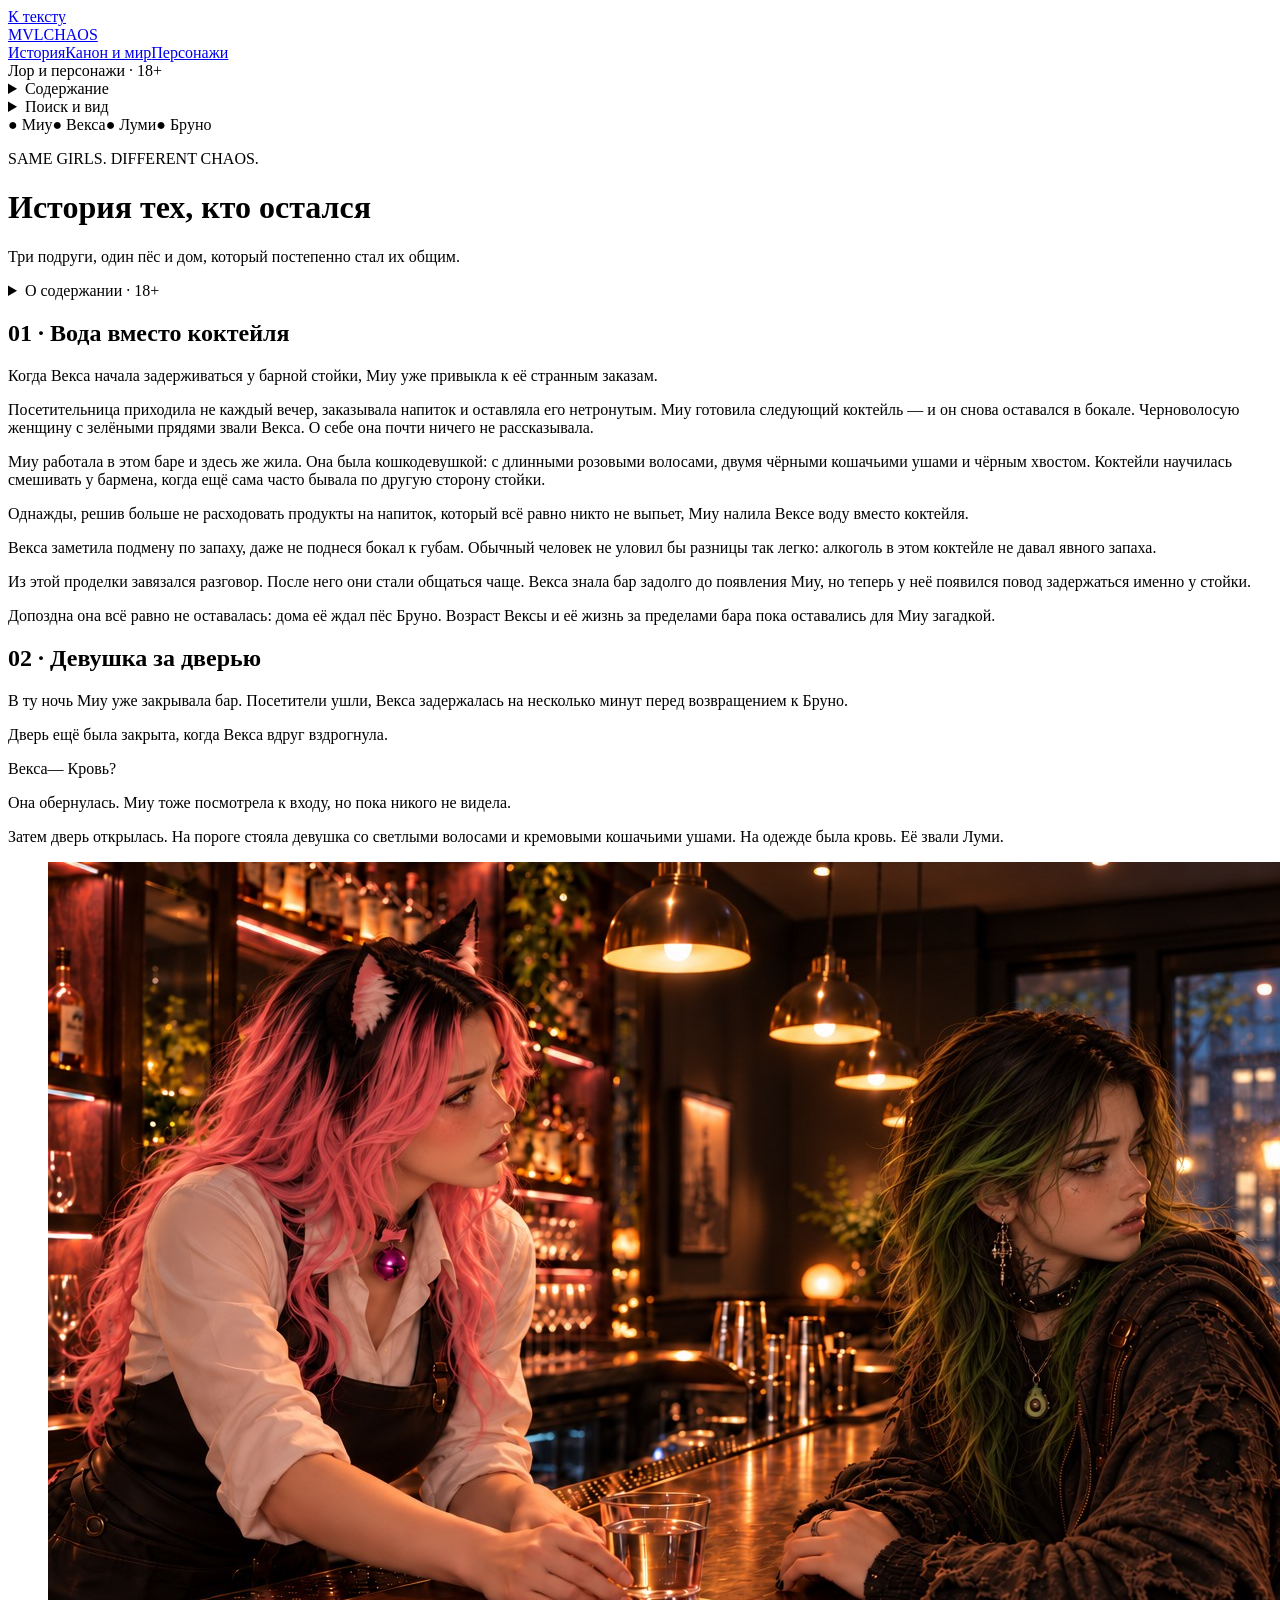
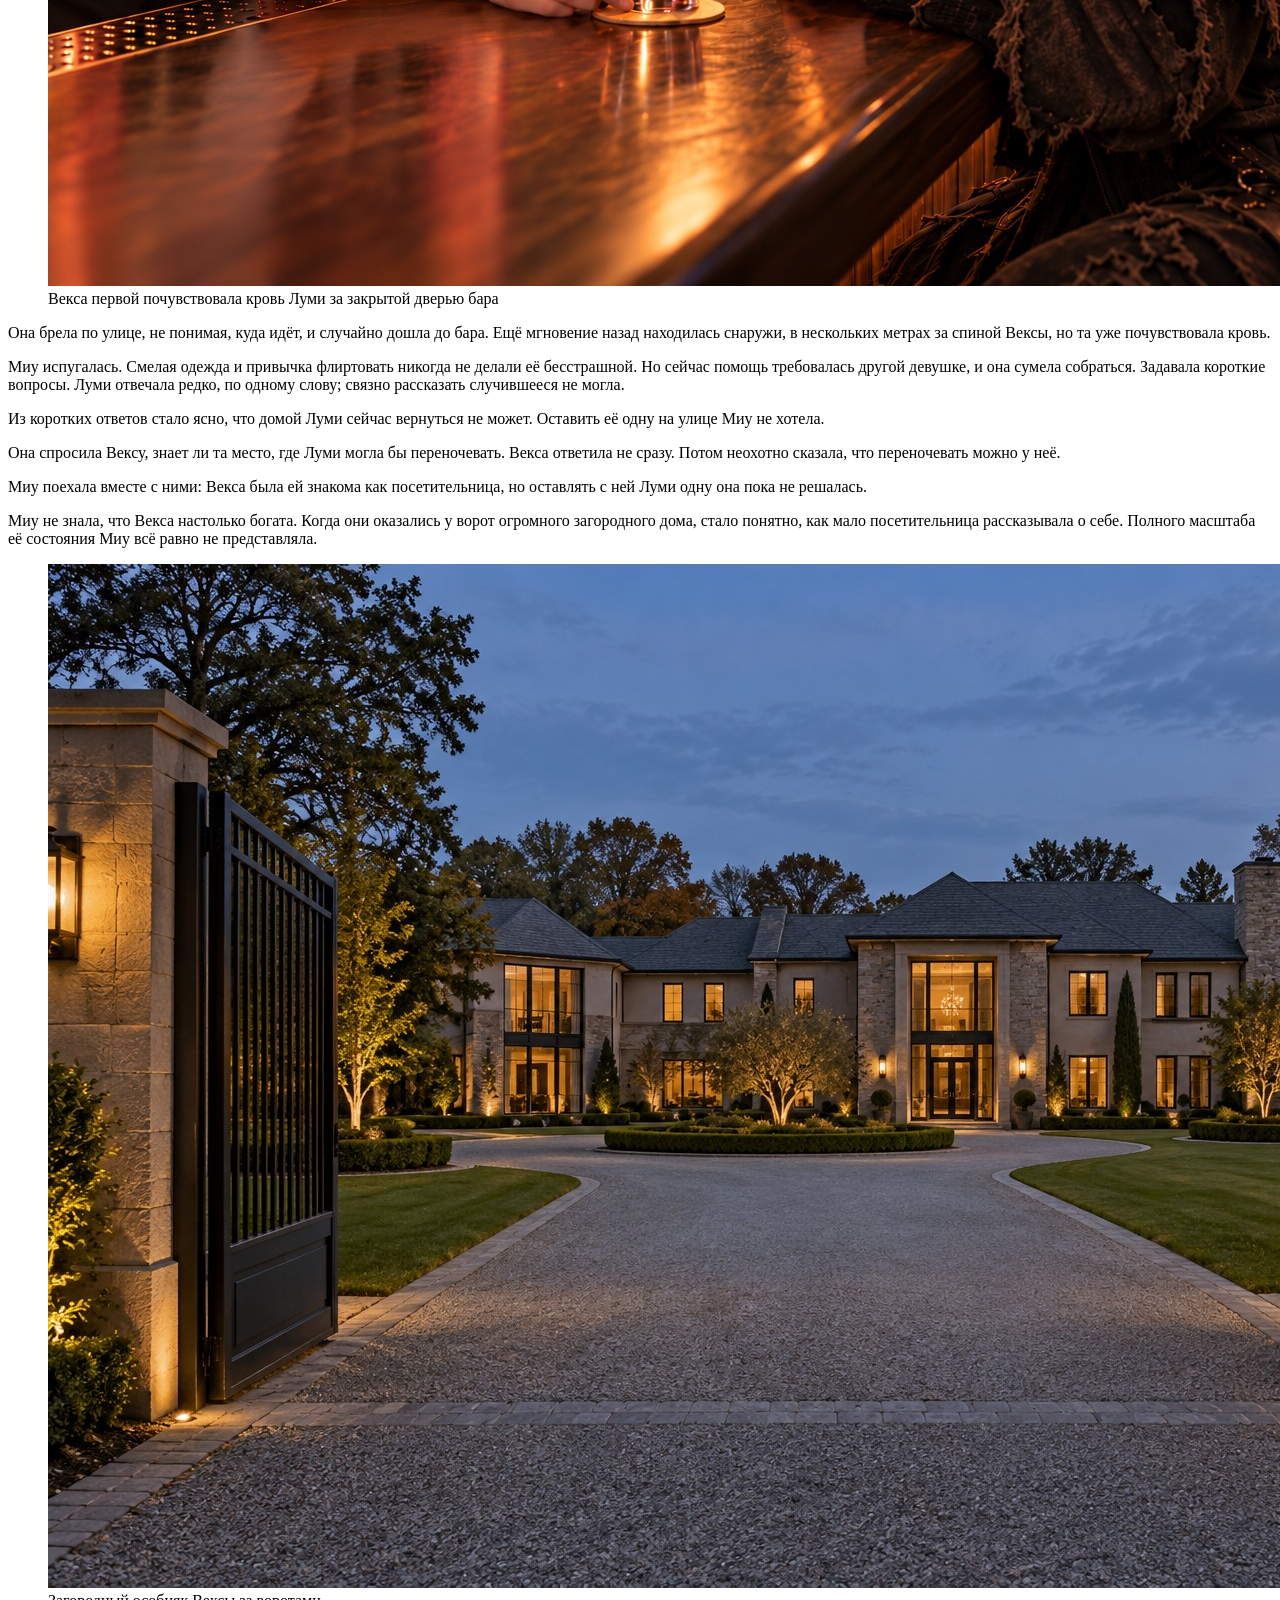
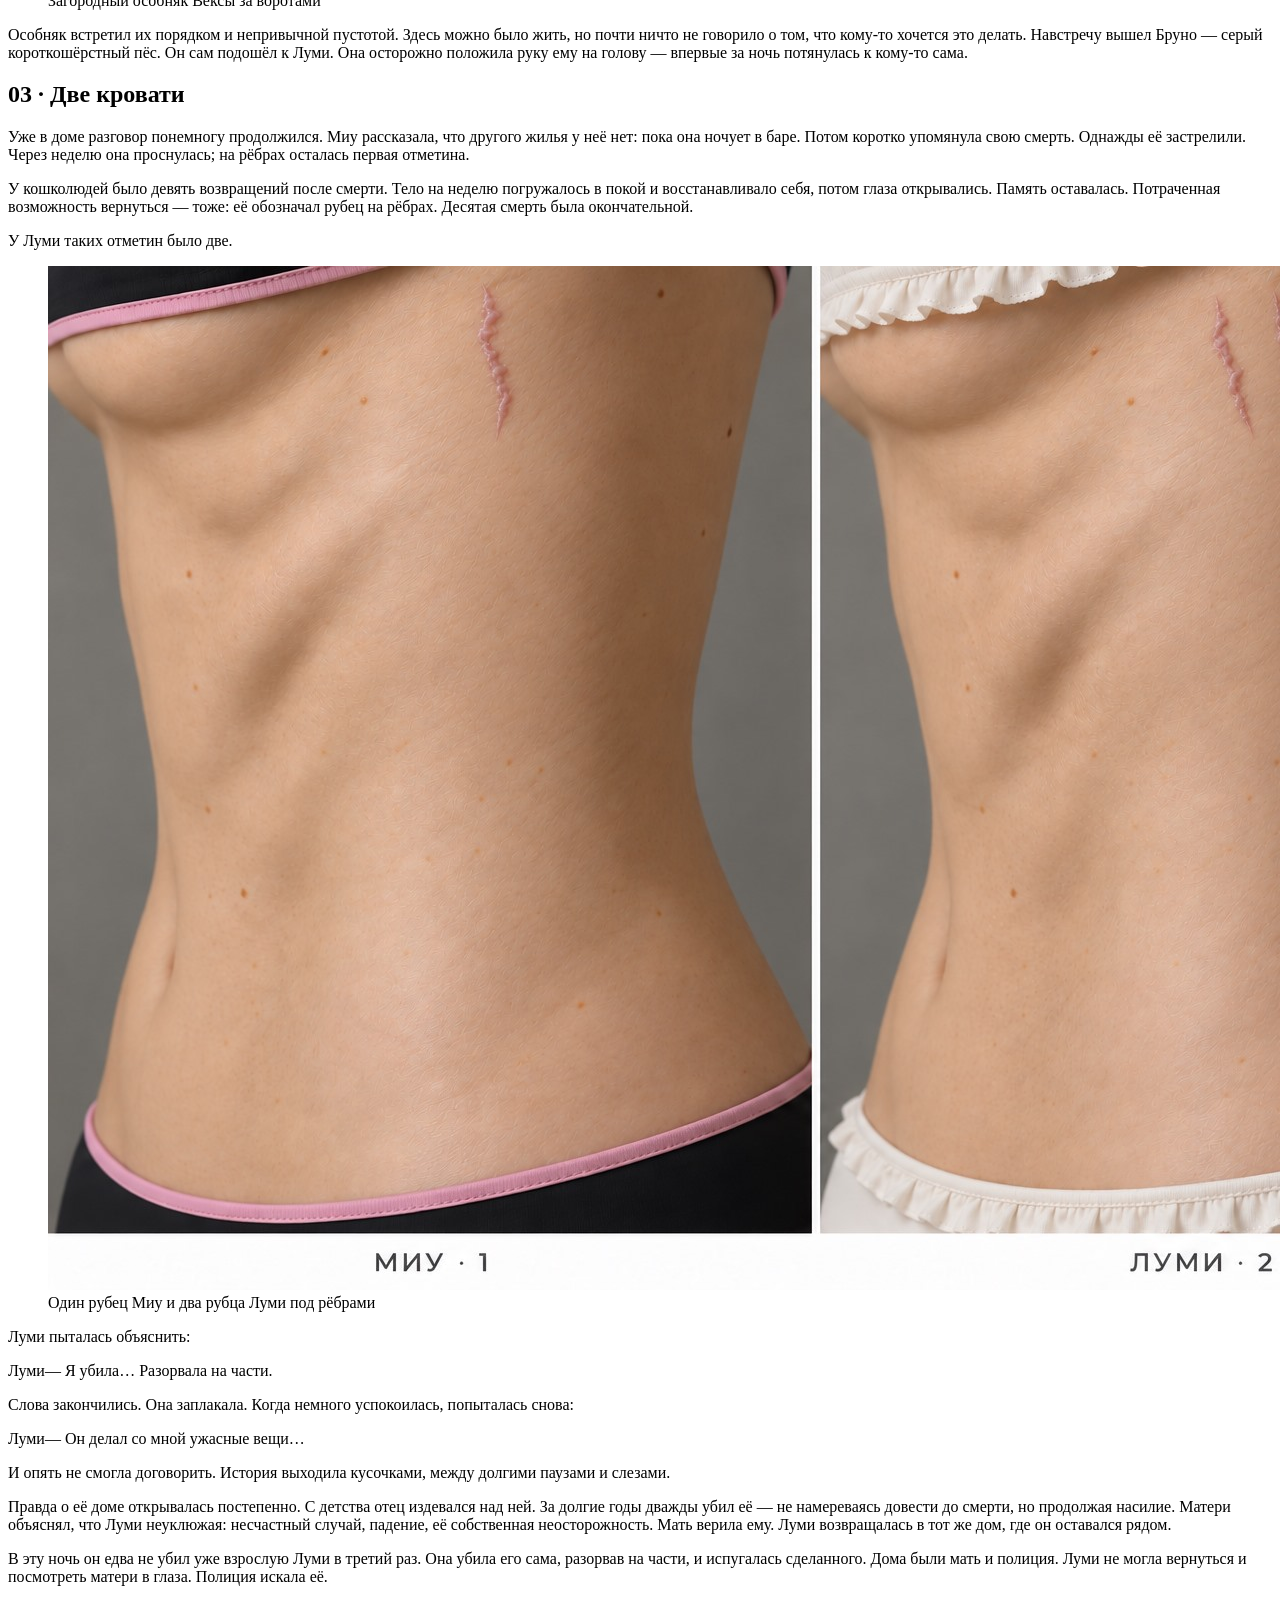
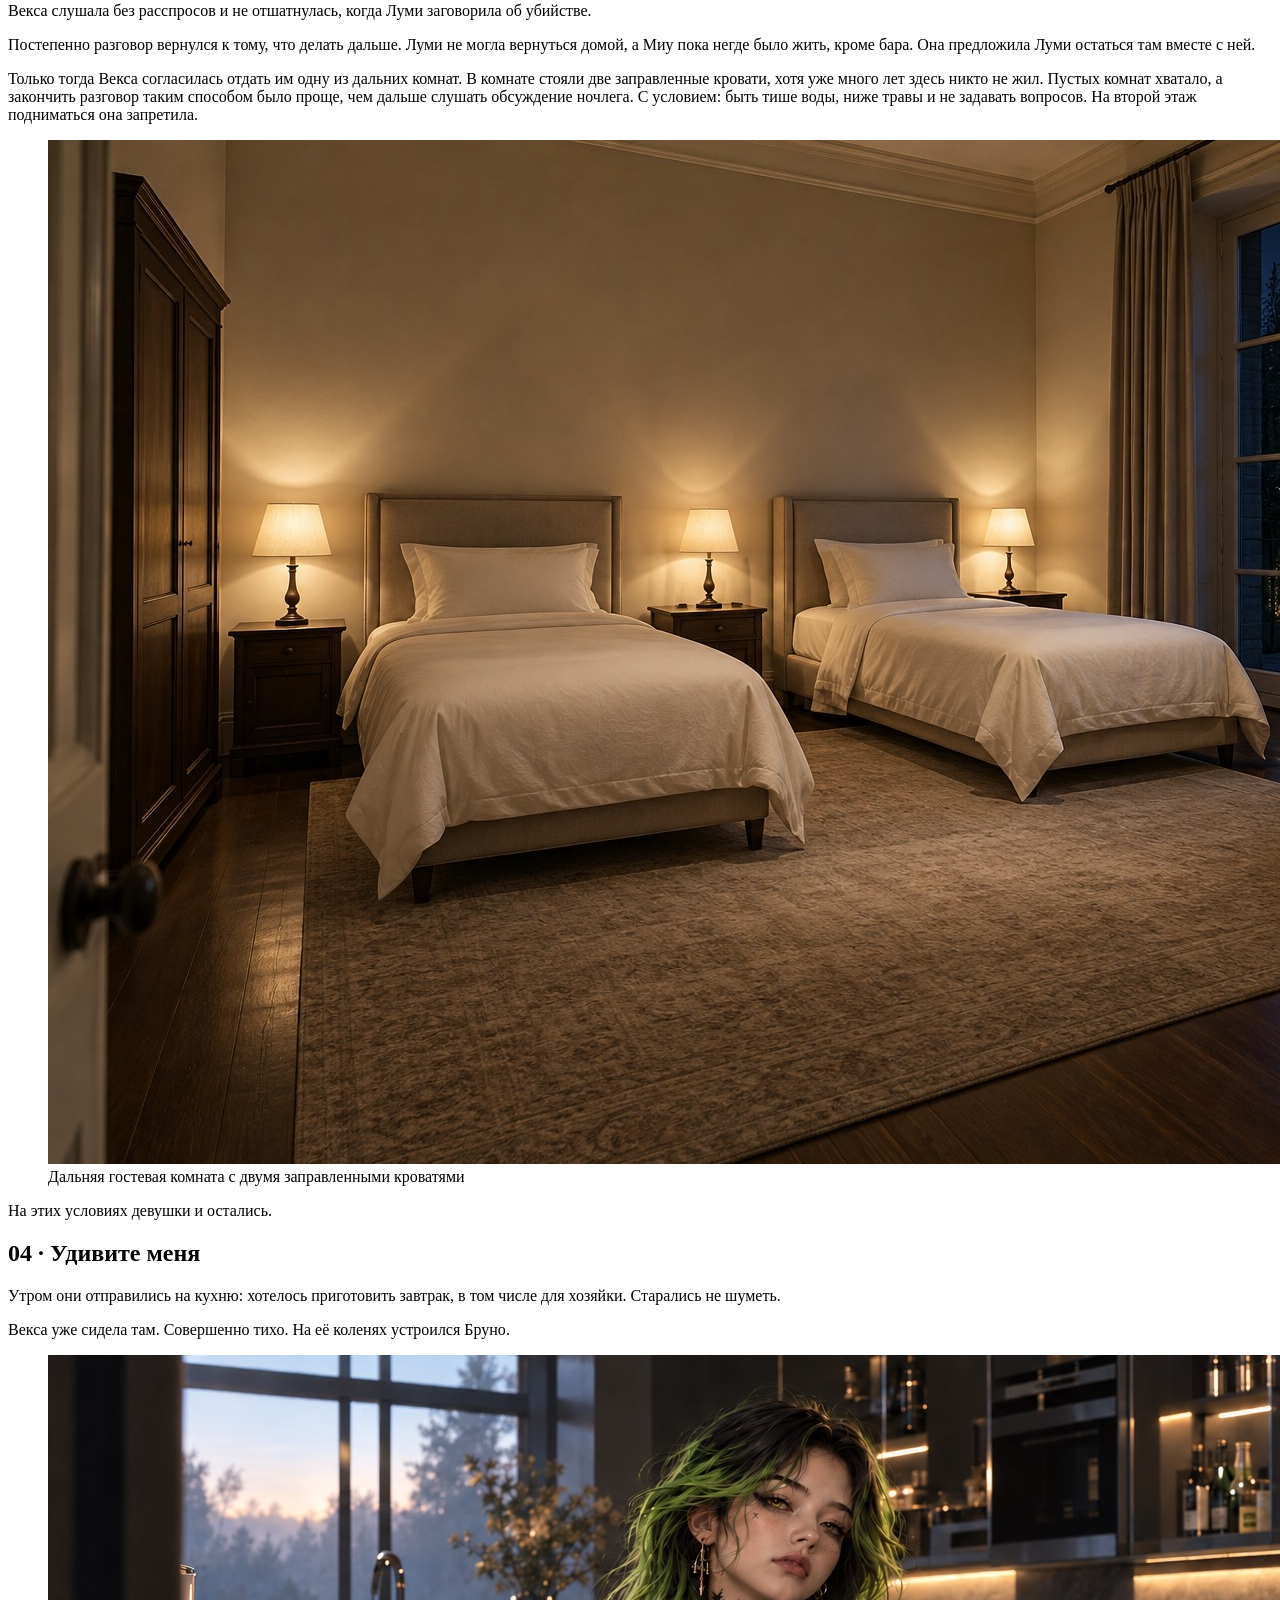
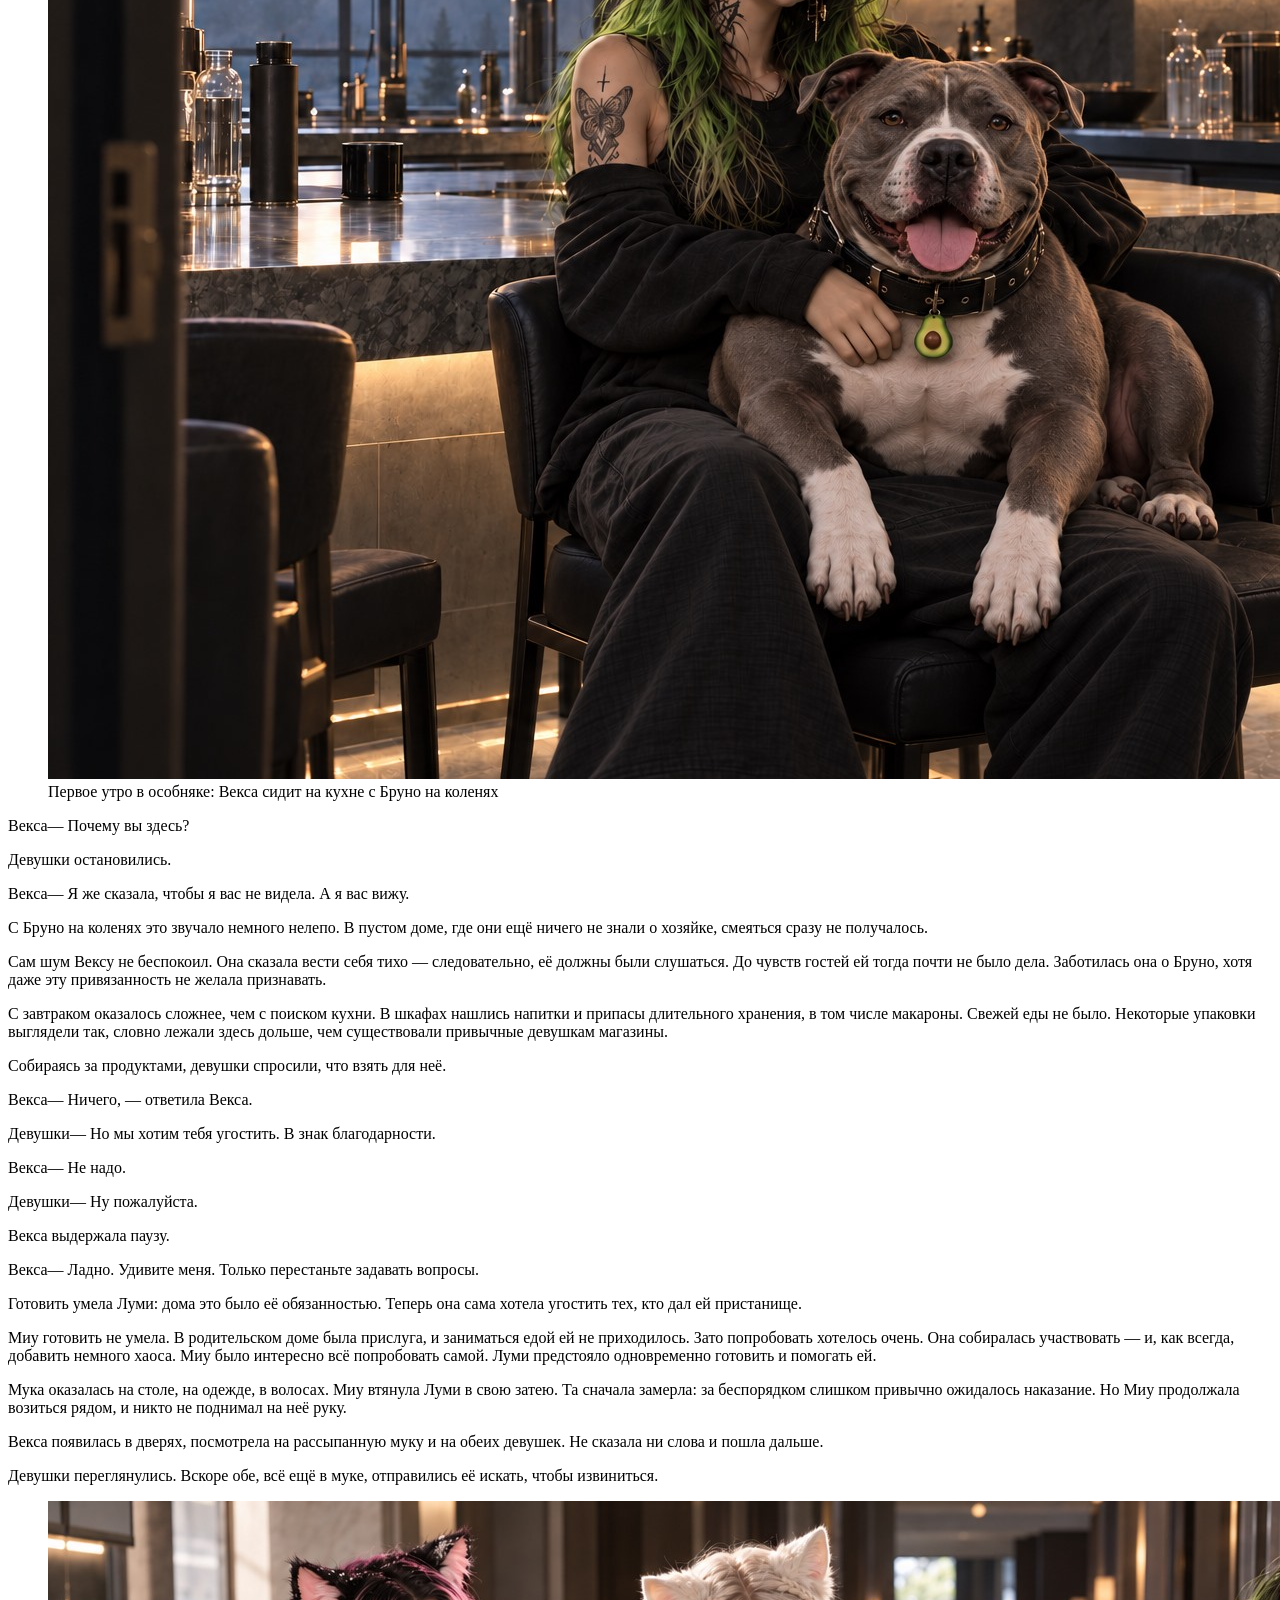
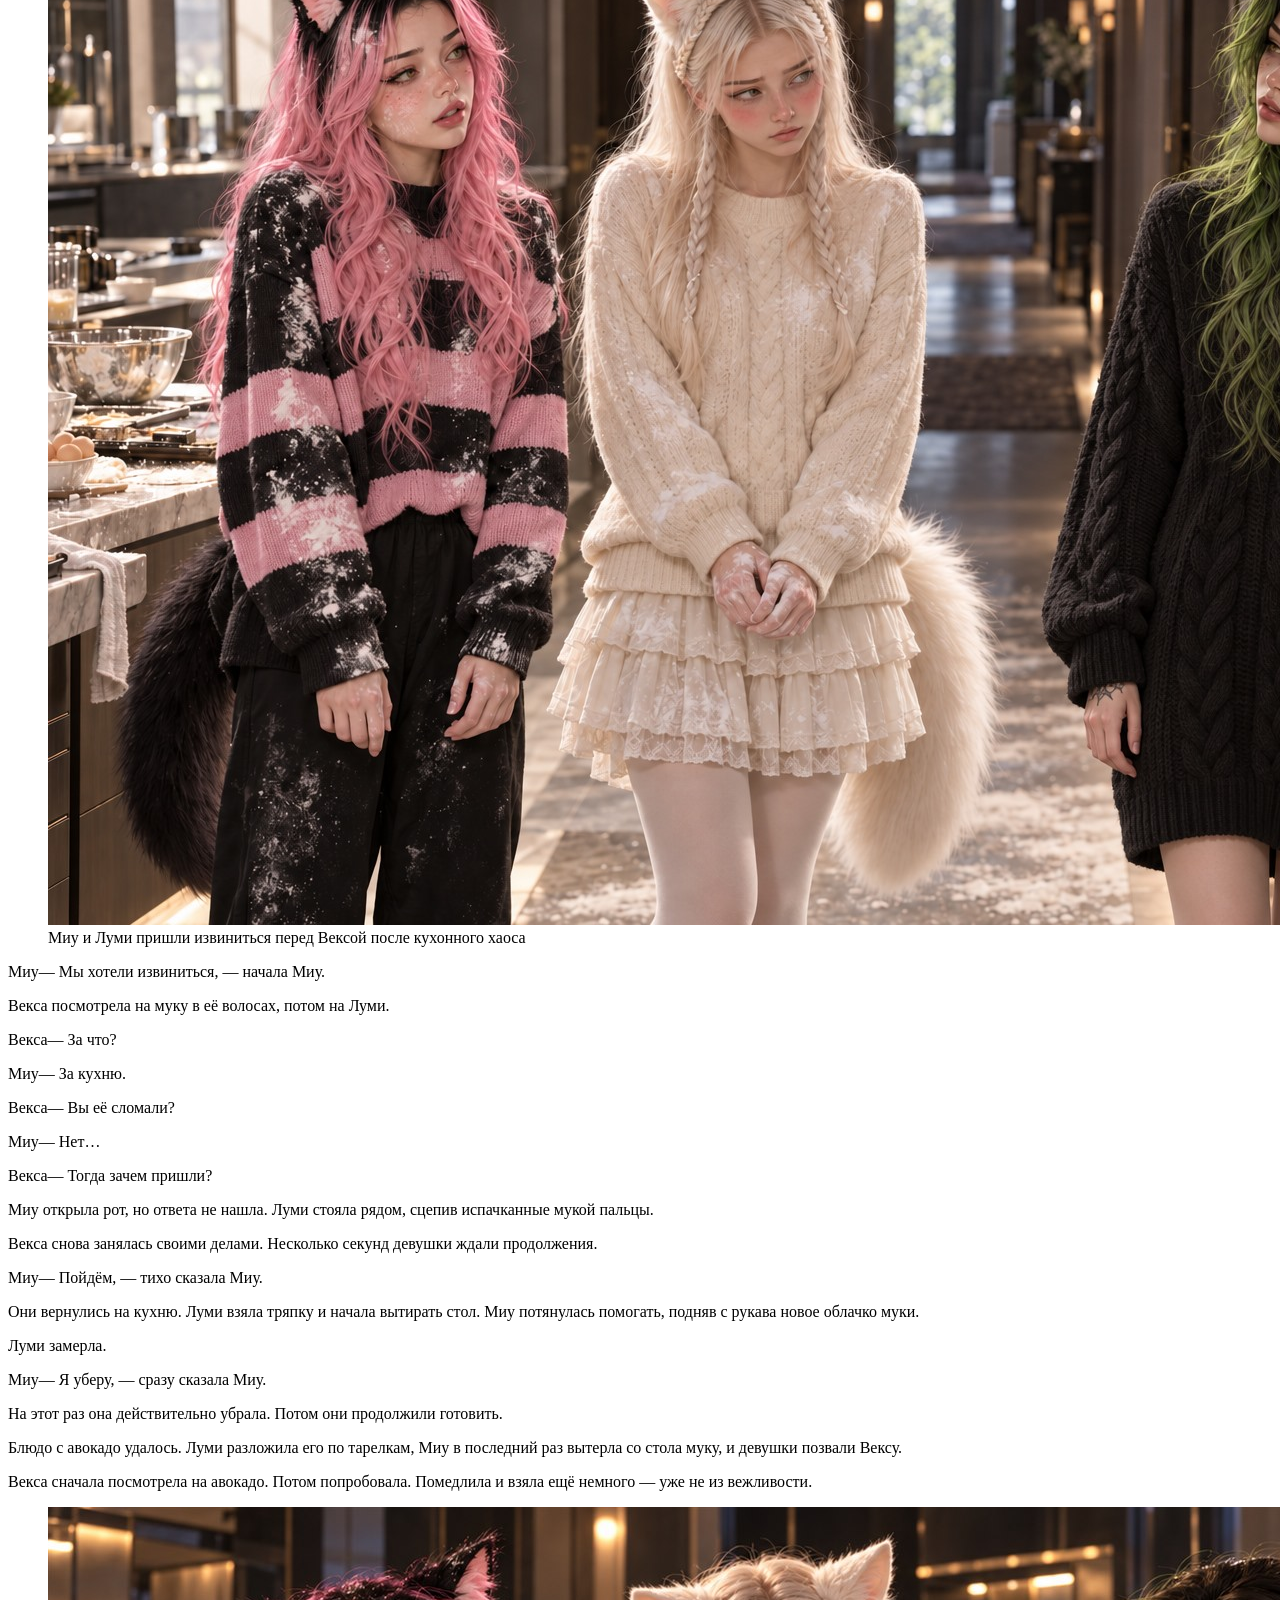
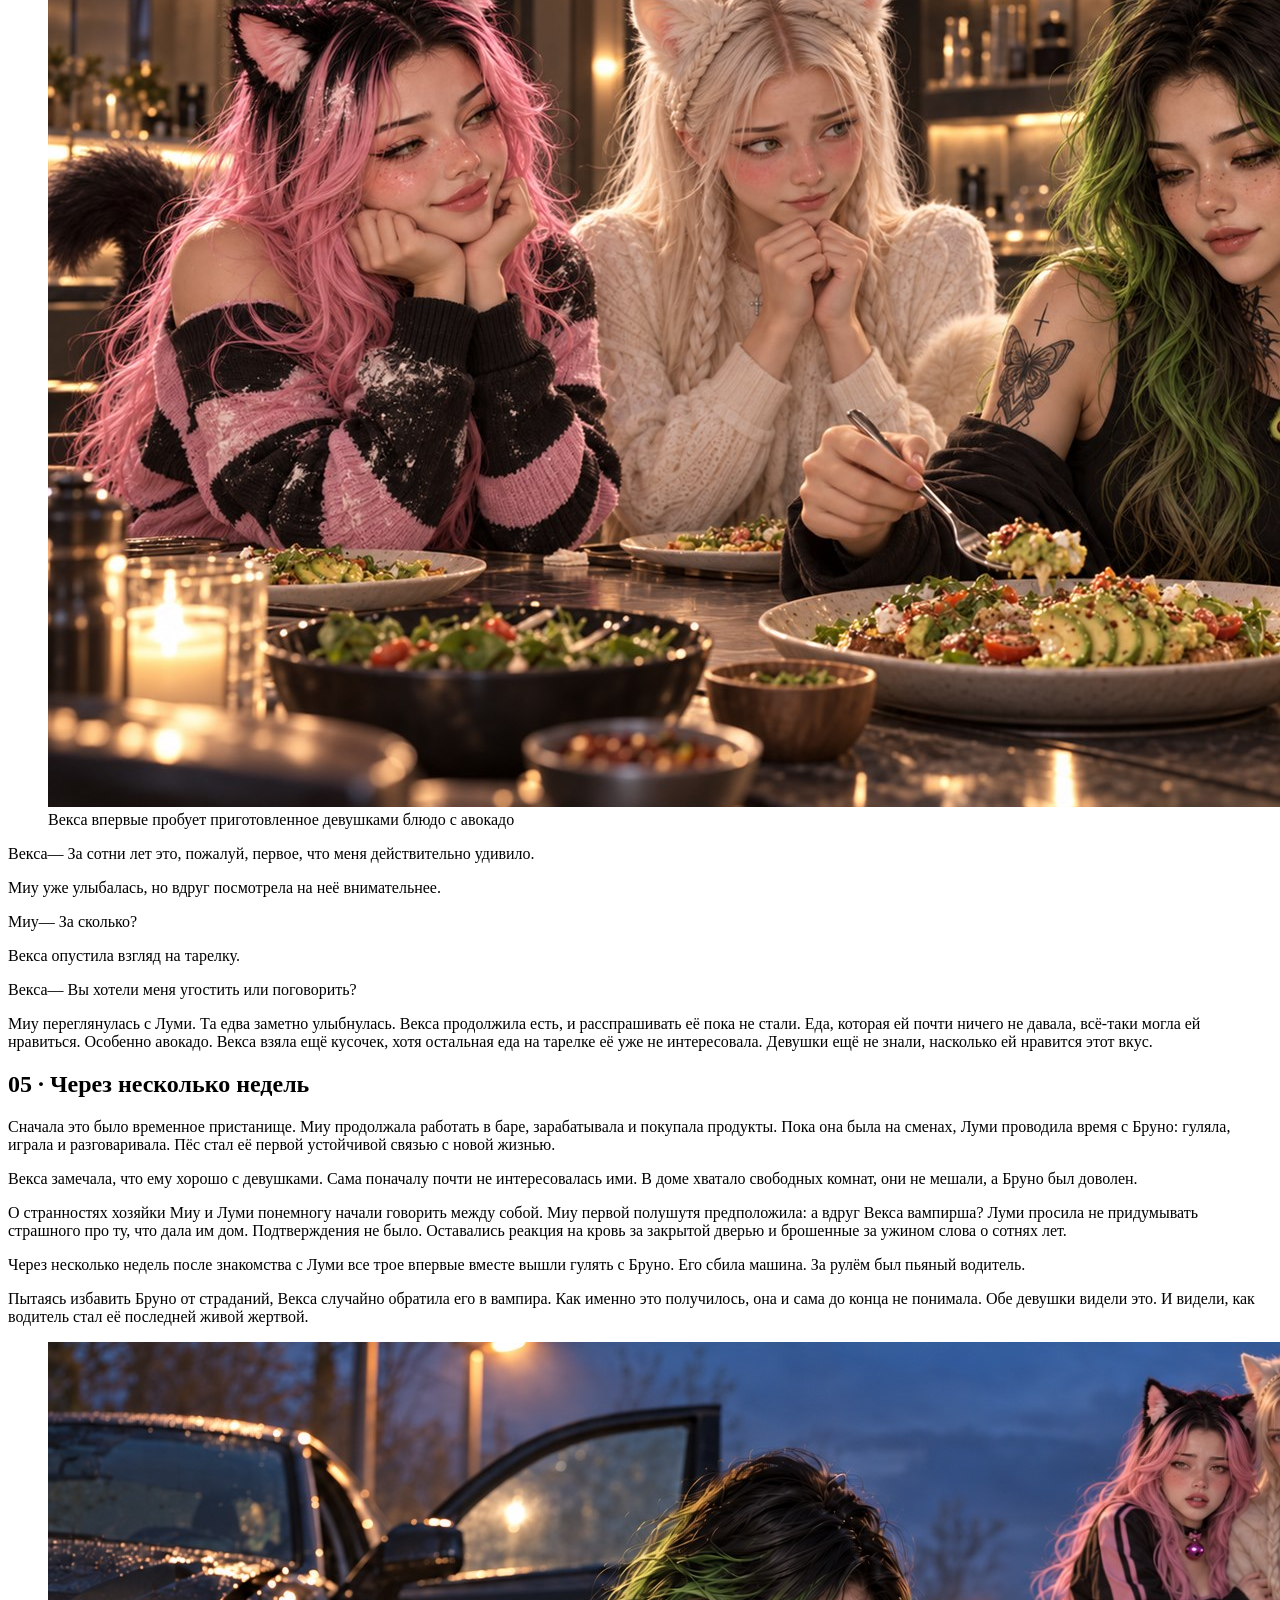
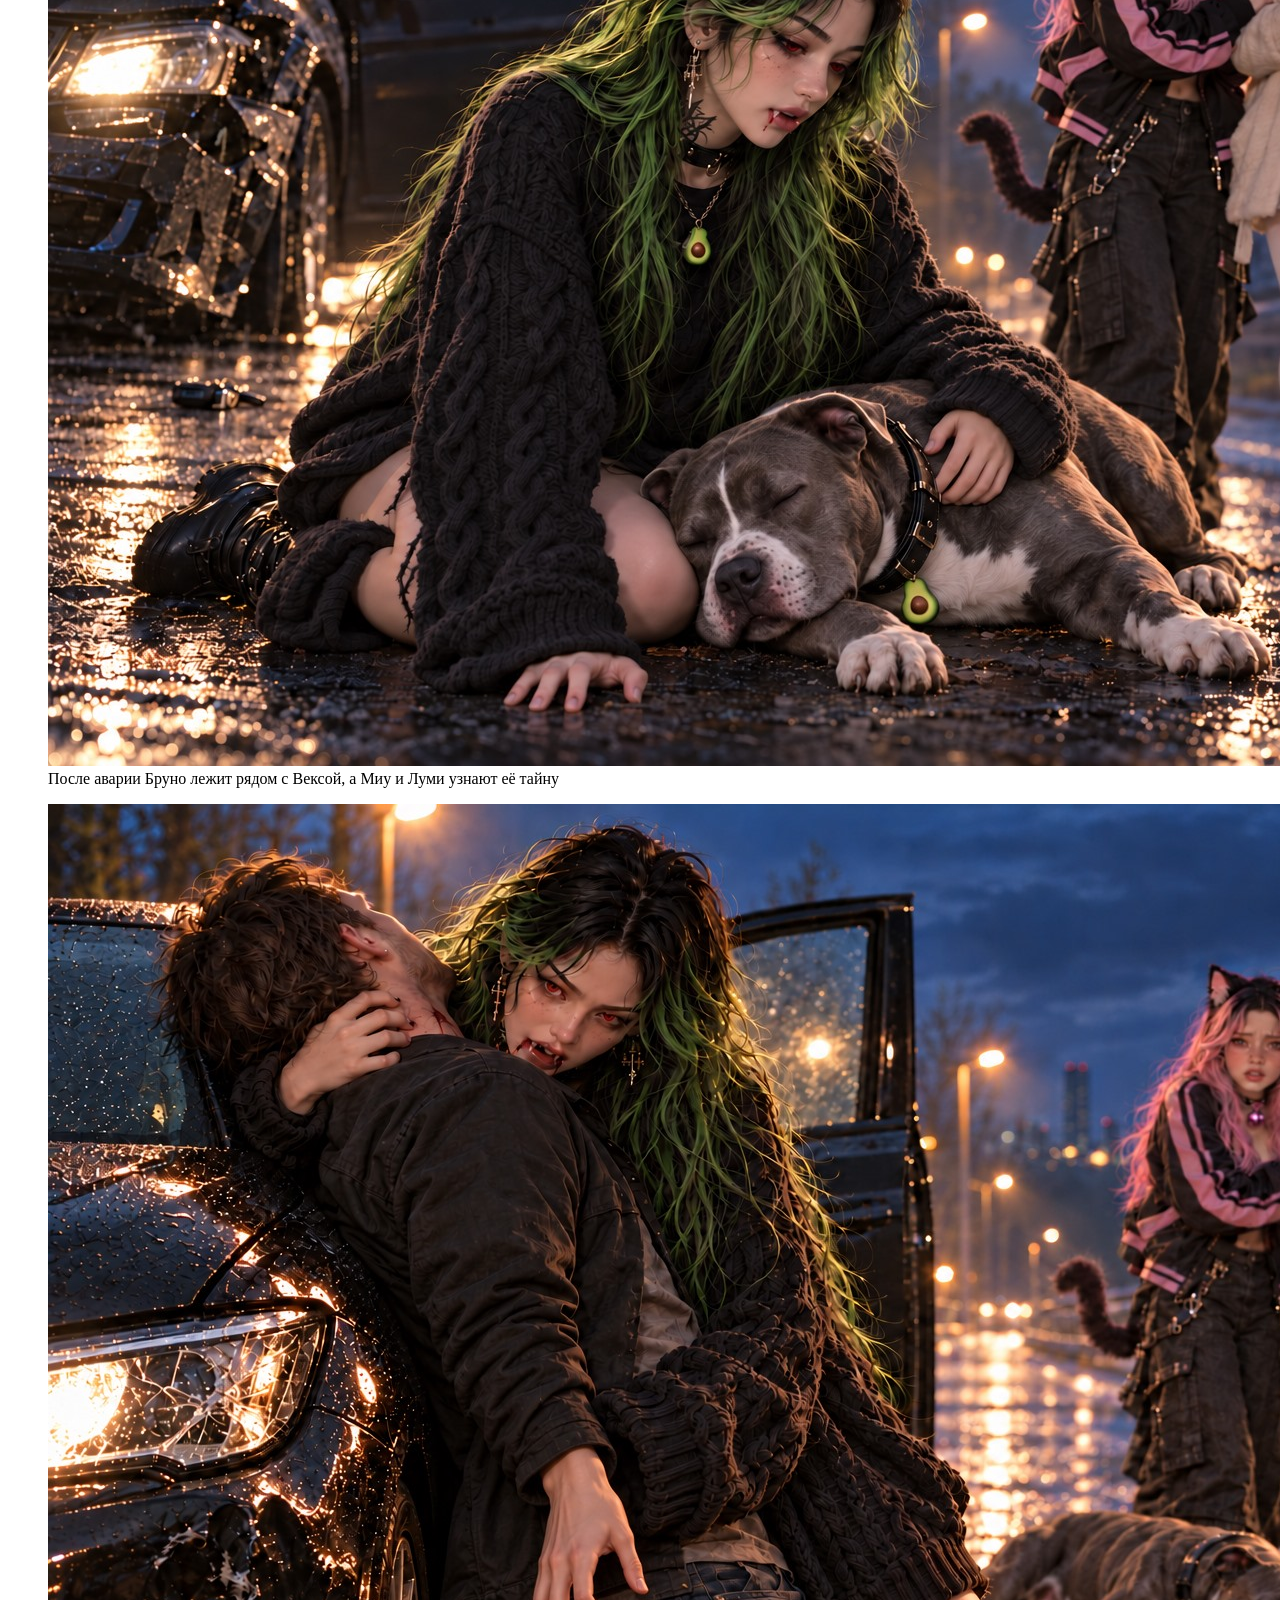
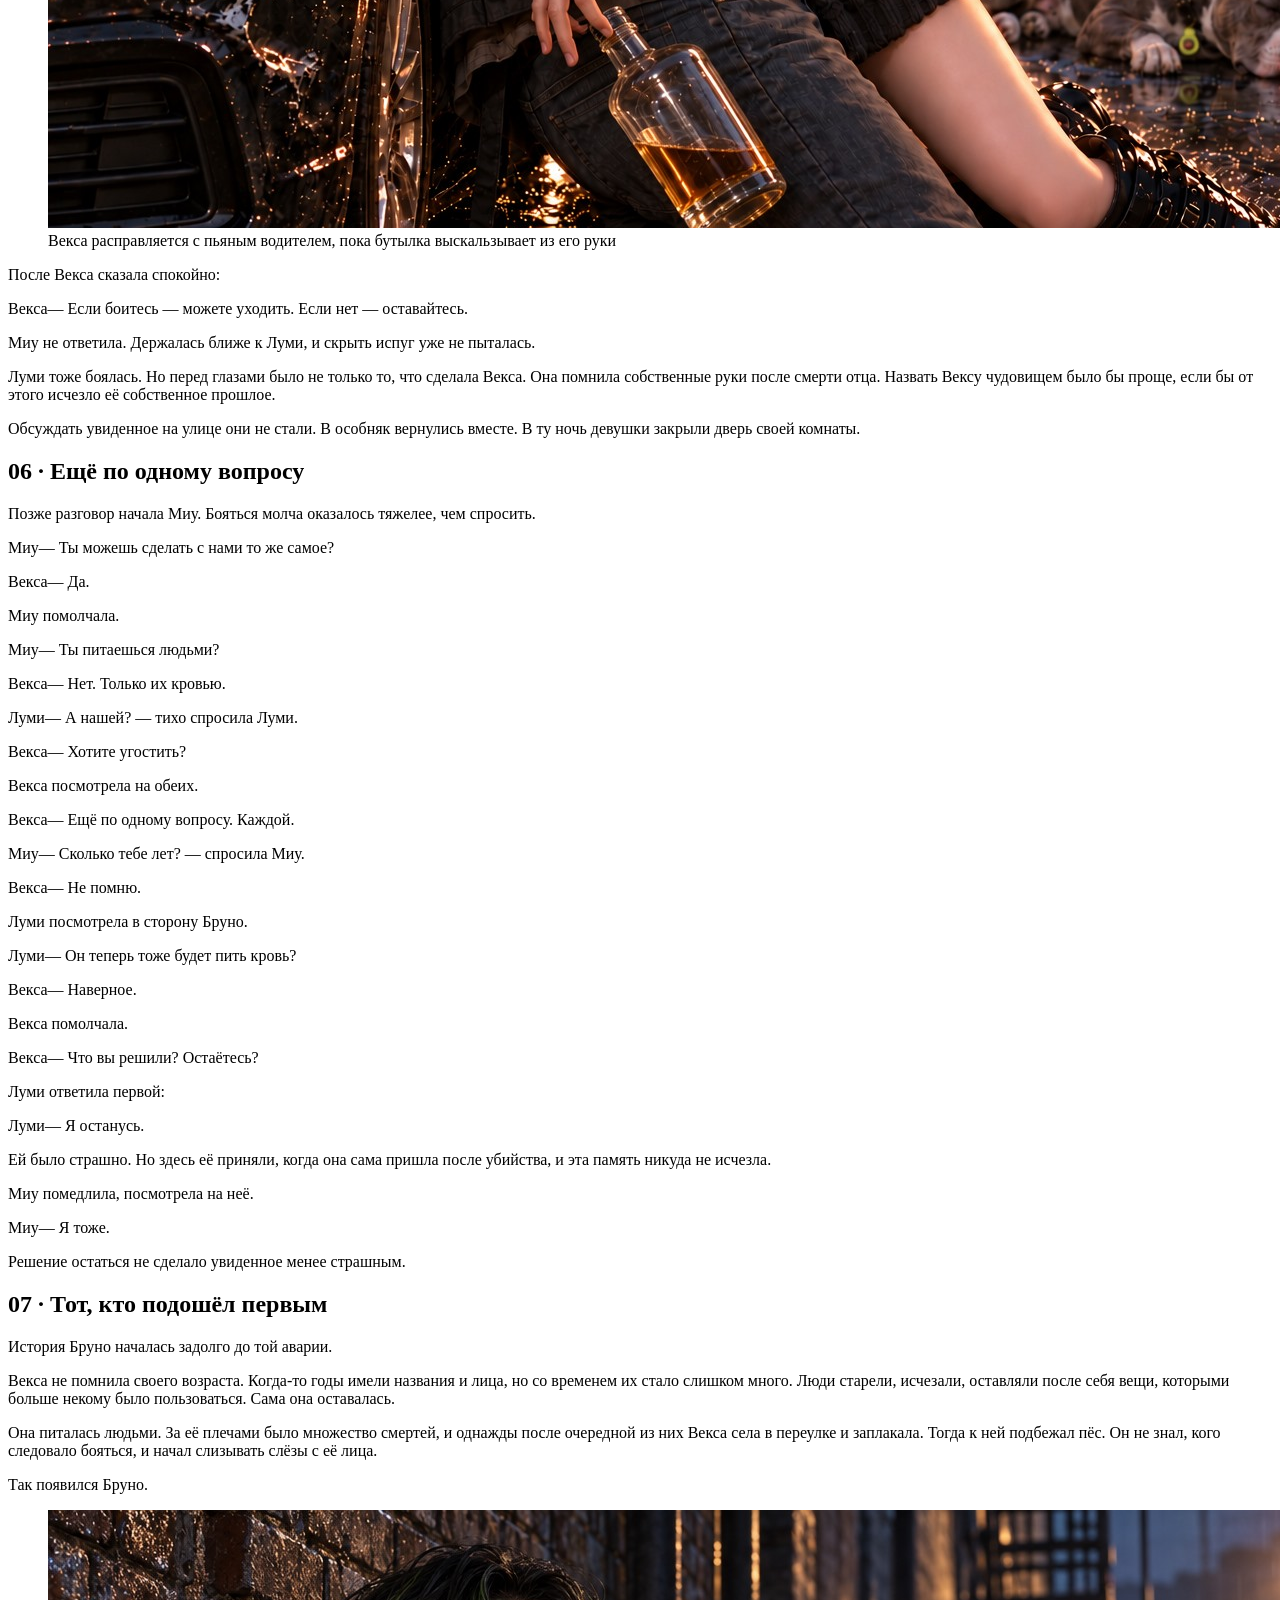
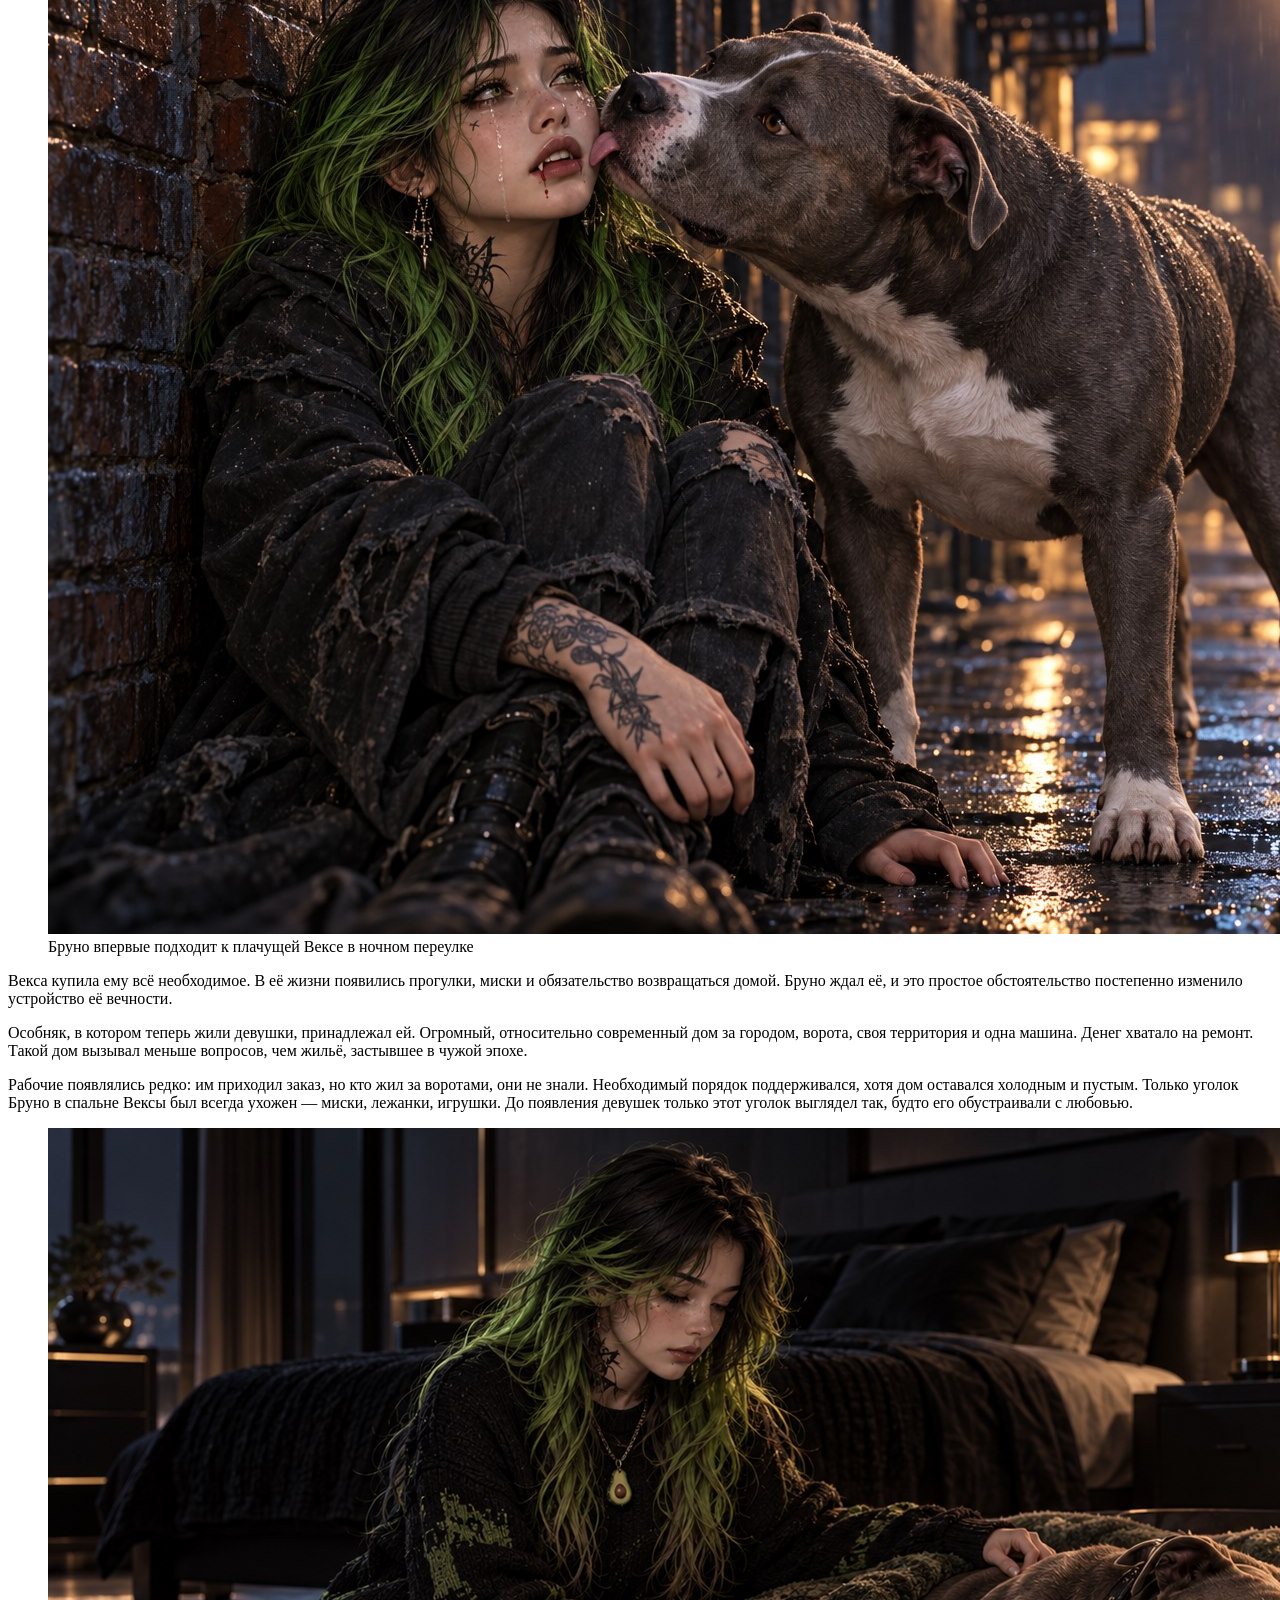
==== commit ee7510c7: "Add approved lore scenes and vampire Bruno canon" ====
--- a/public-site/index.html
+++ b/public-site/index.html
@@ -87,6 +87,7 @@
 <p class="">На этот раз она действительно убрала. Потом они продолжили готовить.</p>
 <p class="">Блюдо с авокадо удалось. <span class="character-name lumi">Луми</span> разложила его по тарелкам, <span class="character-name miu">Миу</span> в последний раз вытерла со стола муку, и девушки позвали <span class="character-name vexa">Вексу</span>.</p>
 <p class=""><span class="character-name vexa">Векса</span> сначала посмотрела на авокадо. Потом попробовала. Помедлила и взяла ещё немного — уже не из вежливости.</p>
+<figure class="story-illustration"><a href="illustrations/first-avocado-dish.jpg" target="_blank" rel="noopener"><img src="illustrations/first-avocado-dish.jpg" alt="Векса впервые пробует приготовленное девушками блюдо с авокадо" loading="lazy"></a><figcaption>Векса впервые пробует приготовленное девушками блюдо с авокадо</figcaption></figure>
 <p class="dialogue vexa" data-speaker="vexa"><span class="speaker">Векса</span><span>— За сотни лет это, пожалуй, первое, что меня действительно удивило.</span></p>
 <p class=""><span class="character-name miu">Миу</span> уже улыбалась, но вдруг посмотрела на неё внимательнее.</p>
 <p class="dialogue miu" data-speaker="miu"><span class="speaker">Миу</span><span>— За сколько?</span></p>
@@ -139,25 +140,29 @@
 <p class=""><span class="character-name vexa">Векса</span> купила ему всё необходимое. В её жизни появились прогулки, миски и обязательство возвращаться домой. <span class="character-name bruno">Бруно</span> ждал её, и это простое обстоятельство постепенно изменило устройство её вечности.</p>
 <p class="">Особняк, в котором теперь жили девушки, принадлежал ей. Огромный, относительно современный дом за городом, ворота, своя территория и одна машина. Денег хватало на ремонт. Такой дом вызывал меньше вопросов, чем жильё, застывшее в чужой эпохе.</p>
 <p class="">Рабочие появлялись редко: им приходил заказ, но кто жил за воротами, они не знали. Необходимый порядок поддерживался, хотя дом оставался холодным и пустым. Только уголок <span class="character-name bruno">Бруно</span> в спальне <span class="character-name vexa">Вексы</span> был всегда ухожен — миски, лежанки, игрушки. До появления девушек только этот уголок выглядел так, будто его обустраивали с любовью.</p>
+<figure class="story-illustration"><a href="illustrations/bruno-corner.jpg" target="_blank" rel="noopener"><img src="illustrations/bruno-corner.jpg" alt="Единственный по-настоящему обжитый уголок прежнего особняка принадлежал Бруно" loading="lazy"></a><figcaption>Единственный по-настоящему обжитый уголок прежнего особняка принадлежал Бруно</figcaption></figure>
 <p class="">В бар она прежде заходила выбирать жертв, чаще тех, чьё поведение позволяло ей не испытывать жалости. Потом там появилась <span class="character-name miu">Миу</span>. Ещё позже на пороге возникла окровавленная <span class="character-name lumi">Луми</span>.</p>
 <p class="">На собственном счету <span class="character-name vexa">Вексы</span> было слишком много трупов, чтобы отвергнуть её из-за услышанного признания.</p>
 <p class="">Она не знала наверняка даже того, можно ли окончательно уничтожить её саму или <span class="character-name bruno">Бруно</span>. Проверять на себе рассказы про осиновый кол в сердце ей не хотелось. Бесконечная жизнь не объяснила ей всех правил, по которым она существовала.</p>
 <h2 id="section-8">08 · Снова <span class="character-name bruno">Бруно</span></h2>
 <p class="">После первого разговора <span class="character-name vexa">Векса</span> не стала объяснять, откуда берёт кровь. О голоде девушки тоже пока ничего не знали.</p>
 <p class="">Однажды она спокойно достала при них пакет донорской крови. После раскрытия тайны больше не считала нужным прятать своё питание.</p>
+<figure class="story-illustration"><a href="illustrations/first-blood-bag.jpg" target="_blank" rel="noopener"><img src="illustrations/first-blood-bag.jpg" alt="Векса впервые достаёт пакет донорской крови при Миу и Луми" loading="lazy"></a><figcaption>Векса впервые достаёт пакет донорской крови при Миу и Луми</figcaption></figure>
 <p class=""><span class="character-name miu">Миу</span> и <span class="character-name lumi">Луми</span> смотрели на пакет. Их воображение рисовало совсем другие картины. Значит, чтобы поесть, ей не обязательно было искать живую жертву.</p>
 <p class="">Память о водителе от этого не исчезла.</p>
 <p class=""><span class="character-name bruno">Бруно</span> после обращения был голоден и опасен. Сначала <span class="character-name vexa">Векса</span> занималась им сама и ограничивала его контакт с девушками. Не обещала, что бояться нечего. Псу требовалось научиться контролировать себя.</p>
 <p class="">Со временем стало ясно, что <span class="character-name bruno">Бруно</span> тоже нужна кровь. <span class="character-name vexa">Векса</span> наливала ту же донорскую кровь в отдельную миску и мыла её после каждого кормления. Обычная собачья еда ему больше не требовалась, хотя есть её он мог. Мог теперь есть и человеческую пищу.</p>
 <p class="">Когда он начал слушаться, <span class="character-name vexa">Векса</span> стала допускать его к девушкам — только хорошо накормив.</p>
 <p class="">Первой снова погладить его решилась <span class="character-name lumi">Луми</span>. Она спросила разрешения и дождалась ответа <span class="character-name vexa">Вексы</span>. <span class="character-name bruno">Бруно</span> прижался к её ладони знакомым движением. <span class="character-name lumi">Луми</span> немного расслабилась.</p>
-<p class=""><span class="character-name miu">Миу</span> стояла скованная страхом и не решалась протянуть руку. Тогда <span class="character-name bruno">Бруно</span> сам подошёл к ней. Осторожно коснулся носом её неподвижной руки и подождал.</p>
+<p class=""><span class="character-name miu">Миу</span> стояла скованная страхом и не решалась протянуть руку. Красные глаза и выступающие клыки <span class="character-name bruno">Бруно</span> всё ещё выдавали вампирский голод, который он пока не умел скрывать полностью. Тогда <span class="character-name bruno">Бруно</span> сам подошёл к ней. Осторожно коснулся носом её неподвижной руки и подождал. Он выглядел опасно, но не нападал.</p>
+<figure class="story-illustration"><a href="illustrations/bruno-trust.jpg" target="_blank" rel="noopener"><img src="illustrations/bruno-trust.jpg" alt="Бруно сам осторожно касается носом руки испуганной Миу" loading="lazy"></a><figcaption>Бруно сам осторожно касается носом руки испуганной Миу</figcaption></figure>
 <p class="">Она погладила его и дрожащим голосом выговорила: «Б-бруно?»</p>
 <p class=""><span class="character-name vexa">Векса</span> спокойно следила за псом. Не торопила <span class="character-name miu">Миу</span> и не смеялась над её страхом.</p>
 <p class="">Позже обе девушки понемногу начали помогать с <span class="character-name bruno">Бруно</span>. Спасение не вернуло всё на прежние места за одну ночь, но знакомые движения пса постепенно снова становились частью их дней.</p>
 <h2 id="section-9">09 · Первый год</h2>
 <p class="">Постепенно девушки перевезли вещи и начали обживаться. <span class="character-name miu">Миу</span> быстро заняла свою часть комнаты. <span class="character-name lumi">Луми</span> свои немногочисленные вещи держала собранными. Место ей дали, но поверить, что завтра его не отнимут, сразу не получалось.</p>
 <p class="">Однажды <span class="character-name vexa">Векса</span> заметила это и коротко сказала: «Шкафом пользоваться можно». Требовать, чтобы <span class="character-name lumi">Луми</span> немедленно распаковалась, не стала. Сначала та убрала в шкаф одну вещь. Остальные перекладывала постепенно.</p>
+<figure class="story-illustration"><a href="illustrations/lumi-unpacks.jpg" target="_blank" rel="noopener"><img src="illustrations/lumi-unpacks.jpg" alt="Луми впервые убирает одну вещь в шкаф отведённой ей комнаты" loading="lazy"></a><figcaption>Луми впервые убирает одну вещь в шкаф отведённой ей комнаты</figcaption></figure>
 <p class="">В один из дней любопытство <span class="character-name miu">Миу</span> всё-таки привело её к лестнице на второй этаж. <span class="character-name lumi">Луми</span> остановила её и напомнила о водителе — о том, какой тогда была <span class="character-name vexa">Векса</span>. <span class="character-name miu">Миу</span> посмотрела наверх, но дальше не пошла. Что хранилось за этой границей, они так и не узнали.</p>
 <p class="">Девушки звали <span class="character-name vexa">Вексу</span> с собой: выйти куда-нибудь, посмотреть фильм или просто поговорить. Она могла отказаться, но обычно приходила. Сидела молча, пока не спрашивали лично её. Сама их не приглашала. Если план срывался, могла предложить другое место или занятие — опыта у неё хватало.</p>
 <p class="">Иногда <span class="character-name vexa">Векса</span> отпускала сухое замечание. <span class="character-name miu">Миу</span> смеялась, а <span class="character-name lumi">Луми</span> сначала пыталась понять, серьёзно ли это сказано. Когда рядом было хорошо, <span class="character-name vexa">Векса</span> оставалась.</p>
@@ -172,13 +177,17 @@
 <p class="">Однажды она вскользь упомянула, что всегда мечтала о фотоаппарате. Через несколько дней <span class="character-name vexa">Векса</span> вручила ей коробку. Праздника не было. <span class="character-name lumi">Луми</span> посмотрела на подарок, и у неё на глазах выступили слёзы. Она сказала, что не стоило, что не знает, чем сможет ответить за такую дорогую вещь. <span class="character-name vexa">Векса</span> велела об этом не думать: это всего лишь деньги. Если <span class="character-name lumi">Луми</span> нравится, ей не жалко.</p>
 <figure class="story-illustration"><a href="illustrations/camera-gift.jpg" target="_blank" rel="noopener"><img src="illustrations/camera-gift.jpg" alt="Векса дарит Луми первый профессиональный фотоаппарат, а Бруно с любопытством смотрит на подарок" loading="lazy"></a><figcaption>Векса дарит Луми первый профессиональный фотоаппарат, а Бруно с любопытством смотрит на подарок</figcaption></figure>
 <p class="">Сначала появились фотографии <span class="character-name bruno">Бруно</span>. Потом ещё фотографии <span class="character-name bruno">Бруно</span>. Очень много фотографий <span class="character-name bruno">Бруно</span>. Постепенно в кадре стали появляться подруги, а на прогулках <span class="character-name lumi">Луми</span> останавливалась ради природы и маленьких деталей, которые хотелось рассмотреть ближе. Особенно ей нравилась макросъёмка. Растения, иней и тени давали всё новые поводы остановиться. Неудачные кадры она спокойно удаляла и пробовала снова. Здесь ей не нужно было сразу всё делать правильно.</p>
+<figure class="story-illustration"><a href="illustrations/lumi-photographs.jpg" target="_blank" rel="noopener"><img src="illustrations/lumi-photographs.jpg" alt="Луми фотографирует покрытые инеем растения, пока Бруно остаётся рядом" loading="lazy"></a><figcaption>Луми фотографирует покрытые инеем растения, пока Бруно остаётся рядом</figcaption></figure>
 <p class="">Снимки она хранила в цифровом виде. Печатать и развешивать портреты подруг не решалась: боялась, что распоряжается их изображениями без разрешения.</p>
 <p class=""><span class="character-name miu">Миу</span> охотно позировала и умела растянуть один пробный снимок на целую фотосессию. <span class="character-name lumi">Луми</span> приходилось просить её постоять спокойно. <span class="character-name vexa">Векса</span> тоже не возражала против камеры. На снимках она была рядом с подругами. Эти фотографии сохраняли то, что для <span class="character-name vexa">Вексы</span> было особенно важно, — память о близких.</p>
+<figure class="story-illustration"><a href="illustrations/miu-photoshoot.jpg" target="_blank" rel="noopener"><img src="illustrations/miu-photoshoot.jpg" alt="Миу превращает пробный снимок в фотосессию, а рядом лежат уже сделанные фотографии" loading="lazy"></a><figcaption>Миу превращает пробный снимок в фотосессию, а рядом лежат уже сделанные фотографии</figcaption></figure>
 <p class="">С вещами <span class="character-name miu">Миу</span> в особняк переехала её гитара. В детстве родители говорили, что представитель высшего общества должен уметь играть на музыкальном инструменте. Играть она научилась, но показывать это подругам не спешила. Музыка оставалась слишком личной и напоминала о родителях. Петь <span class="character-name miu">Миу</span> любила.</p>
 <p class="">Однажды, проходя мимо комнаты, <span class="character-name lumi">Луми</span> случайно услышала пение <span class="character-name miu">Миу</span>. Она не вошла и не стала снимать. Позже просто сказала <span class="character-name miu">Миу</span>, что ей понравилось. <span class="character-name vexa">Векса</span> тоже слышала пение, но оставила это при себе. В доме она могла слышать даже сердцебиение подруг, хотя не всегда прислушивалась.</p>
+<figure class="story-illustration"><a href="illustrations/miu-guitar.jpg" target="_blank" rel="noopener"><img src="illustrations/miu-guitar.jpg" alt="Миу играет на гитаре и поёт, не замечая остановившуюся в коридоре Луми" loading="lazy"></a><figcaption>Миу играет на гитаре и поёт, не замечая остановившуюся в коридоре Луми</figcaption></figure>
 <h2 id="section-11">11 · Не в одиночестве</h2>
 <p class="">О прошлом говорили не сразу и не обо всём. <span class="character-name miu">Миу</span> и особенно <span class="character-name vexa">Векса</span> помогали <span class="character-name lumi">Луми</span> пережить случившееся. С <span class="character-name vexa">Вексой</span> можно было говорить о страшном, не пытаясь сначала сделать себя приемлемой для собеседника.</p>
 <p class="">Через несколько лет <span class="character-name lumi">Луми</span> пришла в полицию вместе с подругами и сдалась. За это время они собрали доказательства того, что происходило в её семье. Сначала <span class="character-name lumi">Луми</span> арестовали, затем оправдали: доказательств оказалось достаточно. Говорить ей больше не пришлось в одиночестве.</p>
+<figure class="story-illustration"><a href="illustrations/lumi-police.jpg" target="_blank" rel="noopener"><img src="illustrations/lumi-police.jpg" alt="Луми приходит в полицию с собранными доказательствами, а Миу и Векса остаются рядом" loading="lazy"></a><figcaption>Луми приходит в полицию с собранными доказательствами, а Миу и Векса остаются рядом</figcaption></figure>
 <p class=""><span class="character-name miu">Миу</span> тоже хранила многое при себе. Флирт был навыком; говорить о личном прошлом она не любила.</p>
 <p class="">Гораздо позже, когда они уже могли говорить на личные темы, у взрослой <span class="character-name lumi">Луми</span> возникли вопросы о сексуальности. <span class="character-name miu">Миу</span> отвечала. <span class="character-name lumi">Луми</span> удивилась, откуда та столько знает, и спросила, сколько у неё было парней. <span class="character-name miu">Миу</span> неохотно рассказала то, о чём прежде предпочитала молчать.</p>
 <p class="">Она выросла в богатой семье и ушла от родительского контроля. Во взрослой жизни работала в эскорте, зарабатывая собственную независимость. Среди клиентов были пожилые мужчины; за отдельные неприятные ей интимные услуги платили больше. От оплаты опыт не становился приятнее. Во время общения с мафиозной компанией её застрелили. После возвращения она сменила обстановку и стала барменом.</p>
@@ -187,7 +196,9 @@
 <h2 id="section-12">12 · Пятьдесят лет спустя</h2>
 <p class="">Со временем особняк <span class="character-name vexa">Вексы</span> стал их общим домом. <span class="character-name miu">Миу</span> приносила шум и нелепые идеи. <span class="character-name lumi">Луми</span> училась чувствовать безопасность, сердиться без страха и радоваться без оглядки. <span class="character-name vexa">Векса</span> привыкала возвращаться не только к собаке.</p>
 <p class="">Пьяный водитель остался её последней живой жертвой. Теперь <span class="character-name vexa">Векса</span> питалась донорской кровью: волонтёрила, призывала людей сдавать кровь и часть тайком забирала себе. Прошлое не исчезло, но её повседневность стала другой.</p>
+<figure class="story-illustration"><a href="illustrations/vexa-donation.jpg" target="_blank" rel="noopener"><img src="illustrations/vexa-donation.jpg" alt="Векса помогает донору и незаметно забирает один пакет крови себе" loading="lazy"></a><figcaption>Векса помогает донору и незаметно забирает один пакет крови себе</figcaption></figure>
 <p class=""><span class="character-name lumi">Луми</span> была благодарна за первую помощь. За годы к благодарности прибавились доверие, привязанность и возможность самой заботиться о подругах. Ей не пришлось навсегда остаться той, кого однажды спасли.</p>
 <p class=""><span class="character-name vexa">Вексе</span> не нужна была человеческая еда, но она всё равно садилась с ними ужинать. <span class="character-name bruno">Бруно</span> занимал слишком много места. Кто-нибудь смеялся. Она сидела за столом со своей тарелкой, хотя могла бы обойтись без неё.</p>
 <p class="">С начала их совместной жизни прошло примерно пятьдесят лет.</p>
+<figure class="story-illustration"><a href="illustrations/fifty-years-dinner.jpg" target="_blank" rel="noopener"><img src="illustrations/fifty-years-dinner.jpg" alt="Примерно через пятьдесят лет особняк стал их общим домом" loading="lazy"></a><figcaption>Примерно через пятьдесят лет особняк стал их общим домом</figcaption></figure>
 <p class="">Уходить ей больше не хотелось.</p></article><footer>Same Girls. Different Chaos. <span>Авторский мир и его истории</span><a href="#reading">Наверх ↑</a></footer></main></div></body></html>
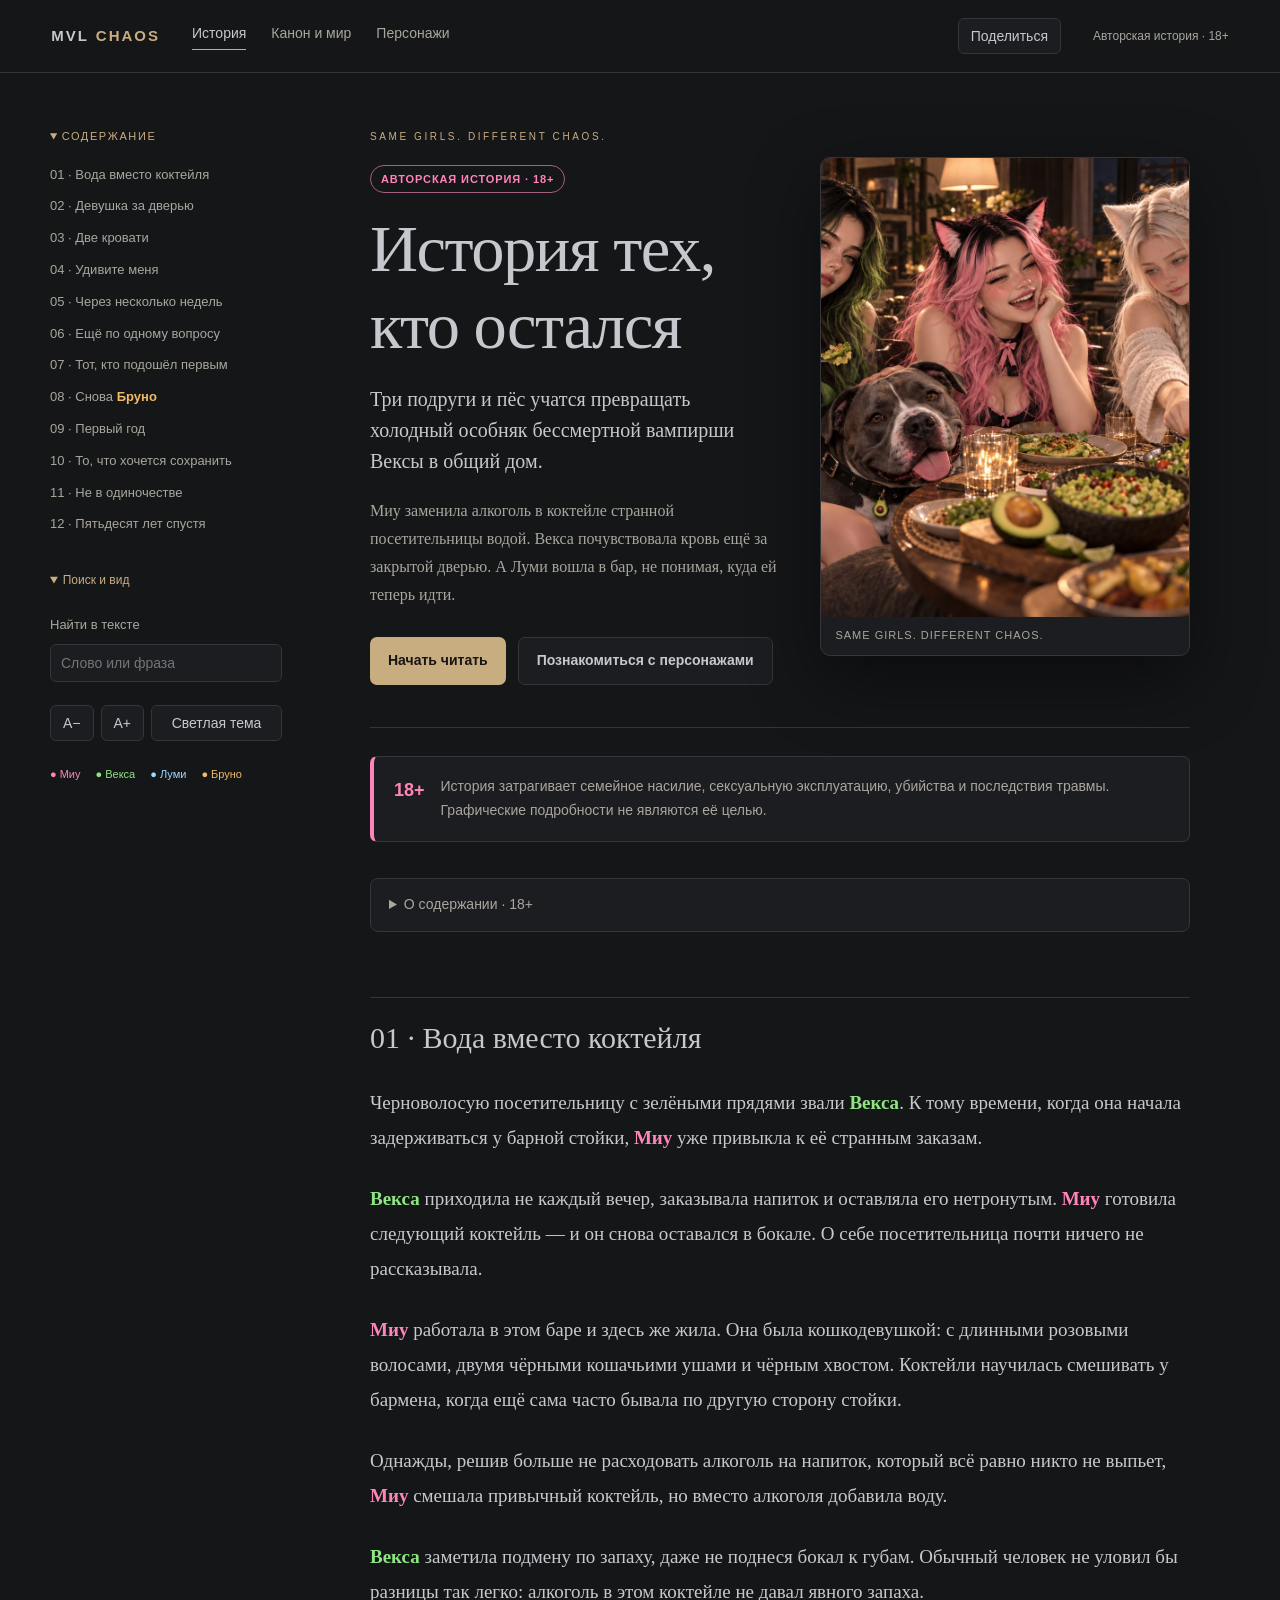
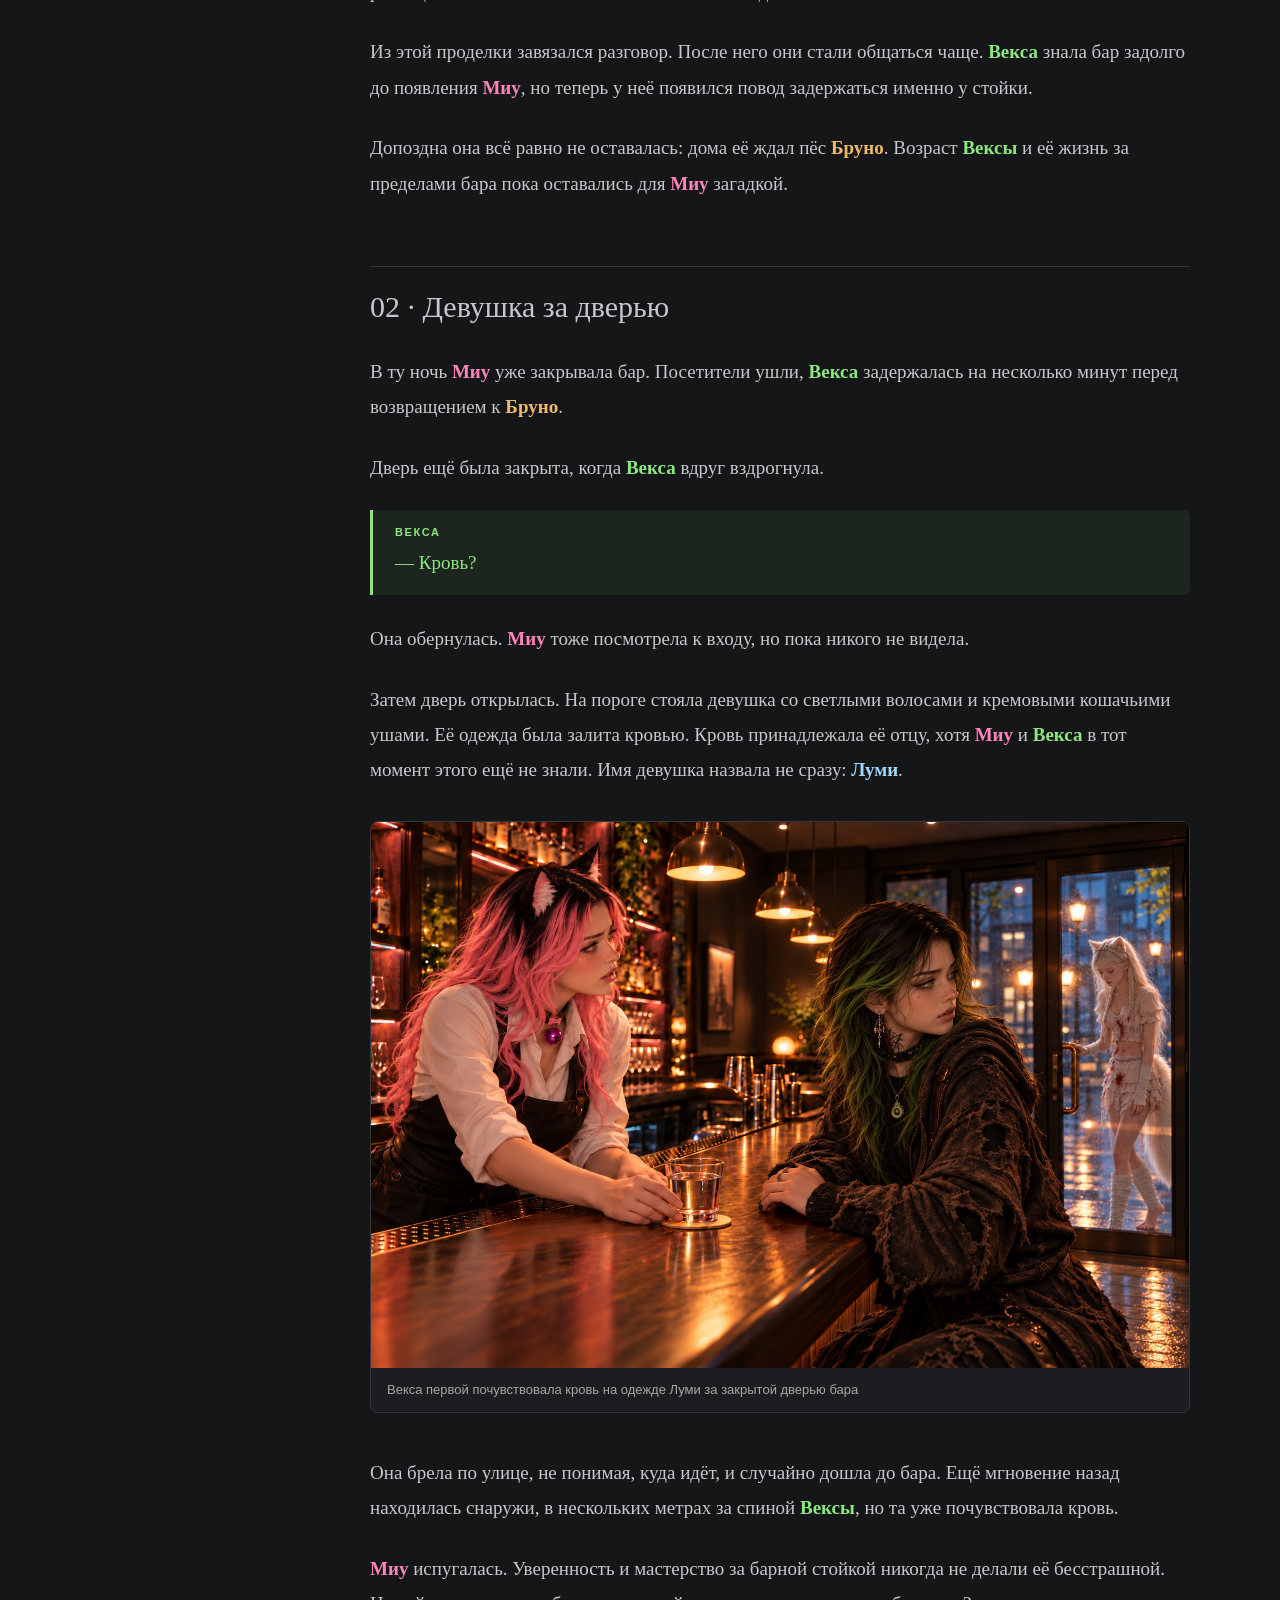
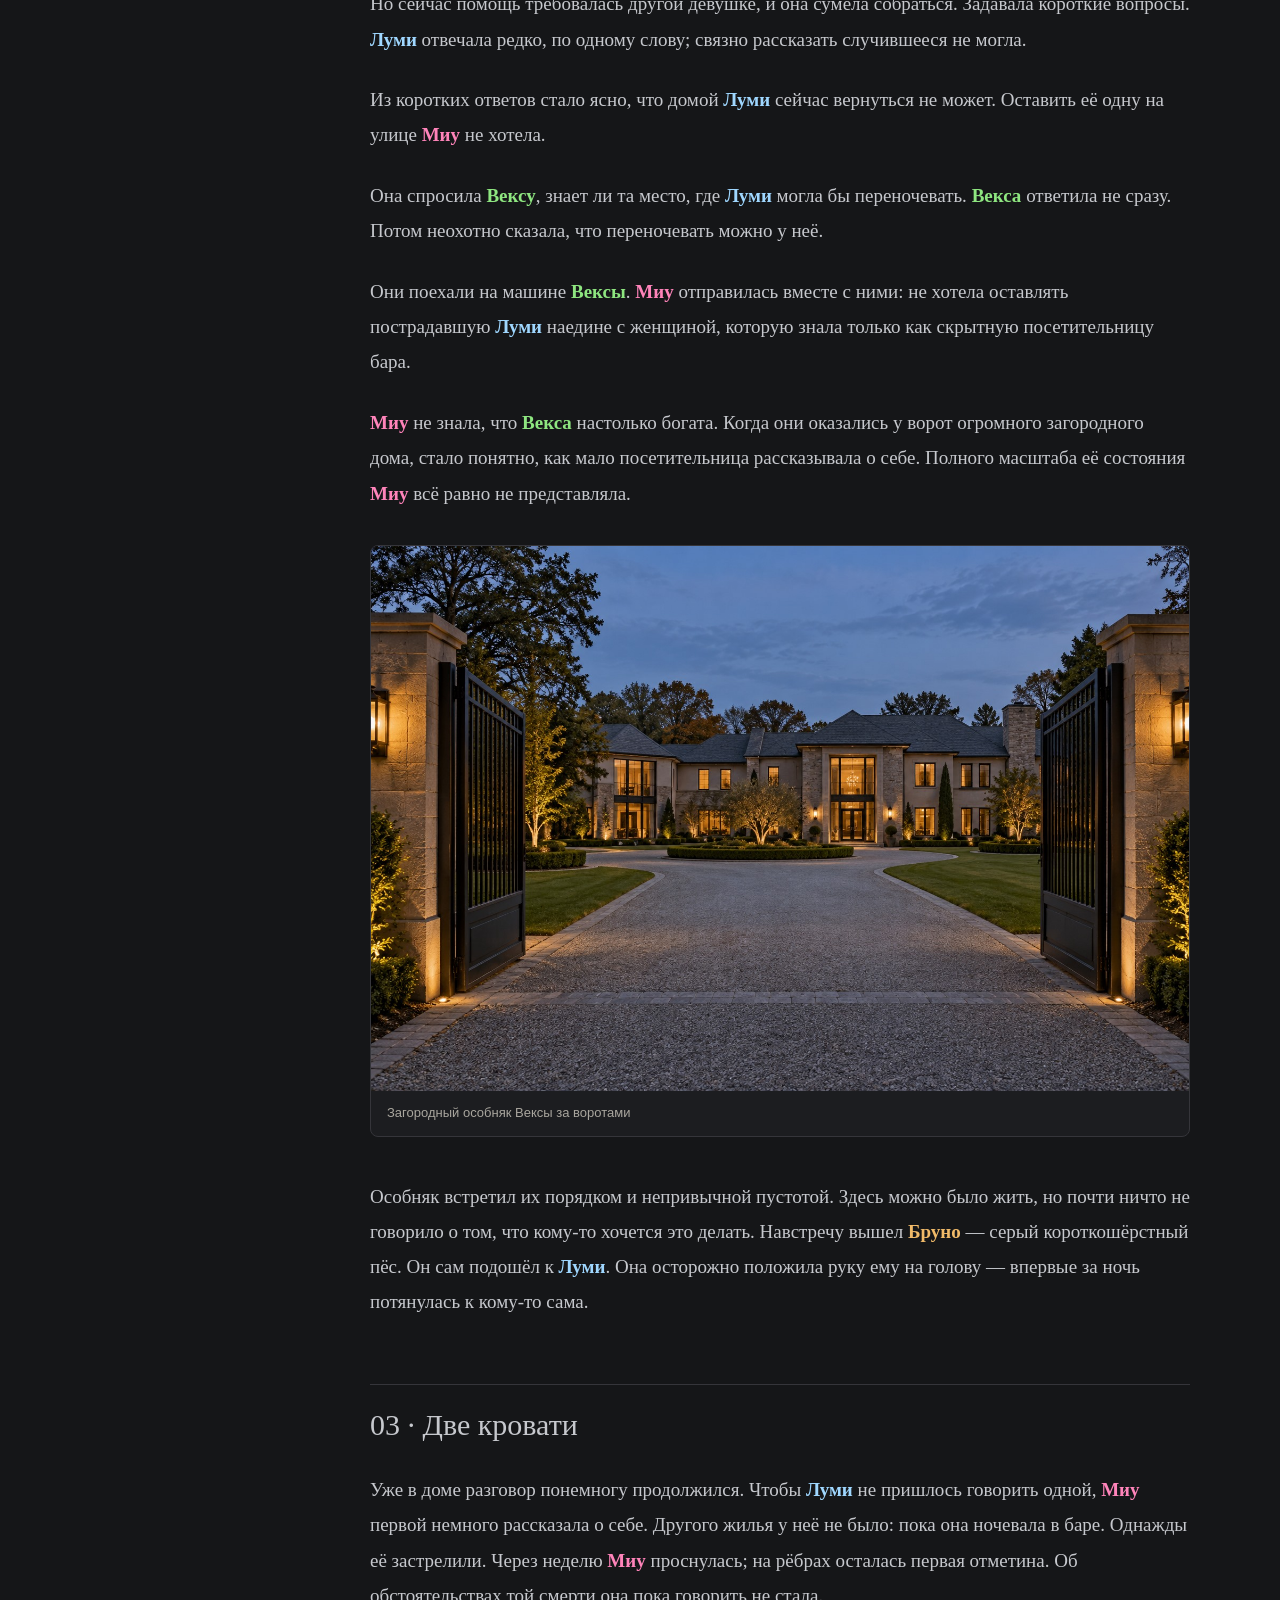
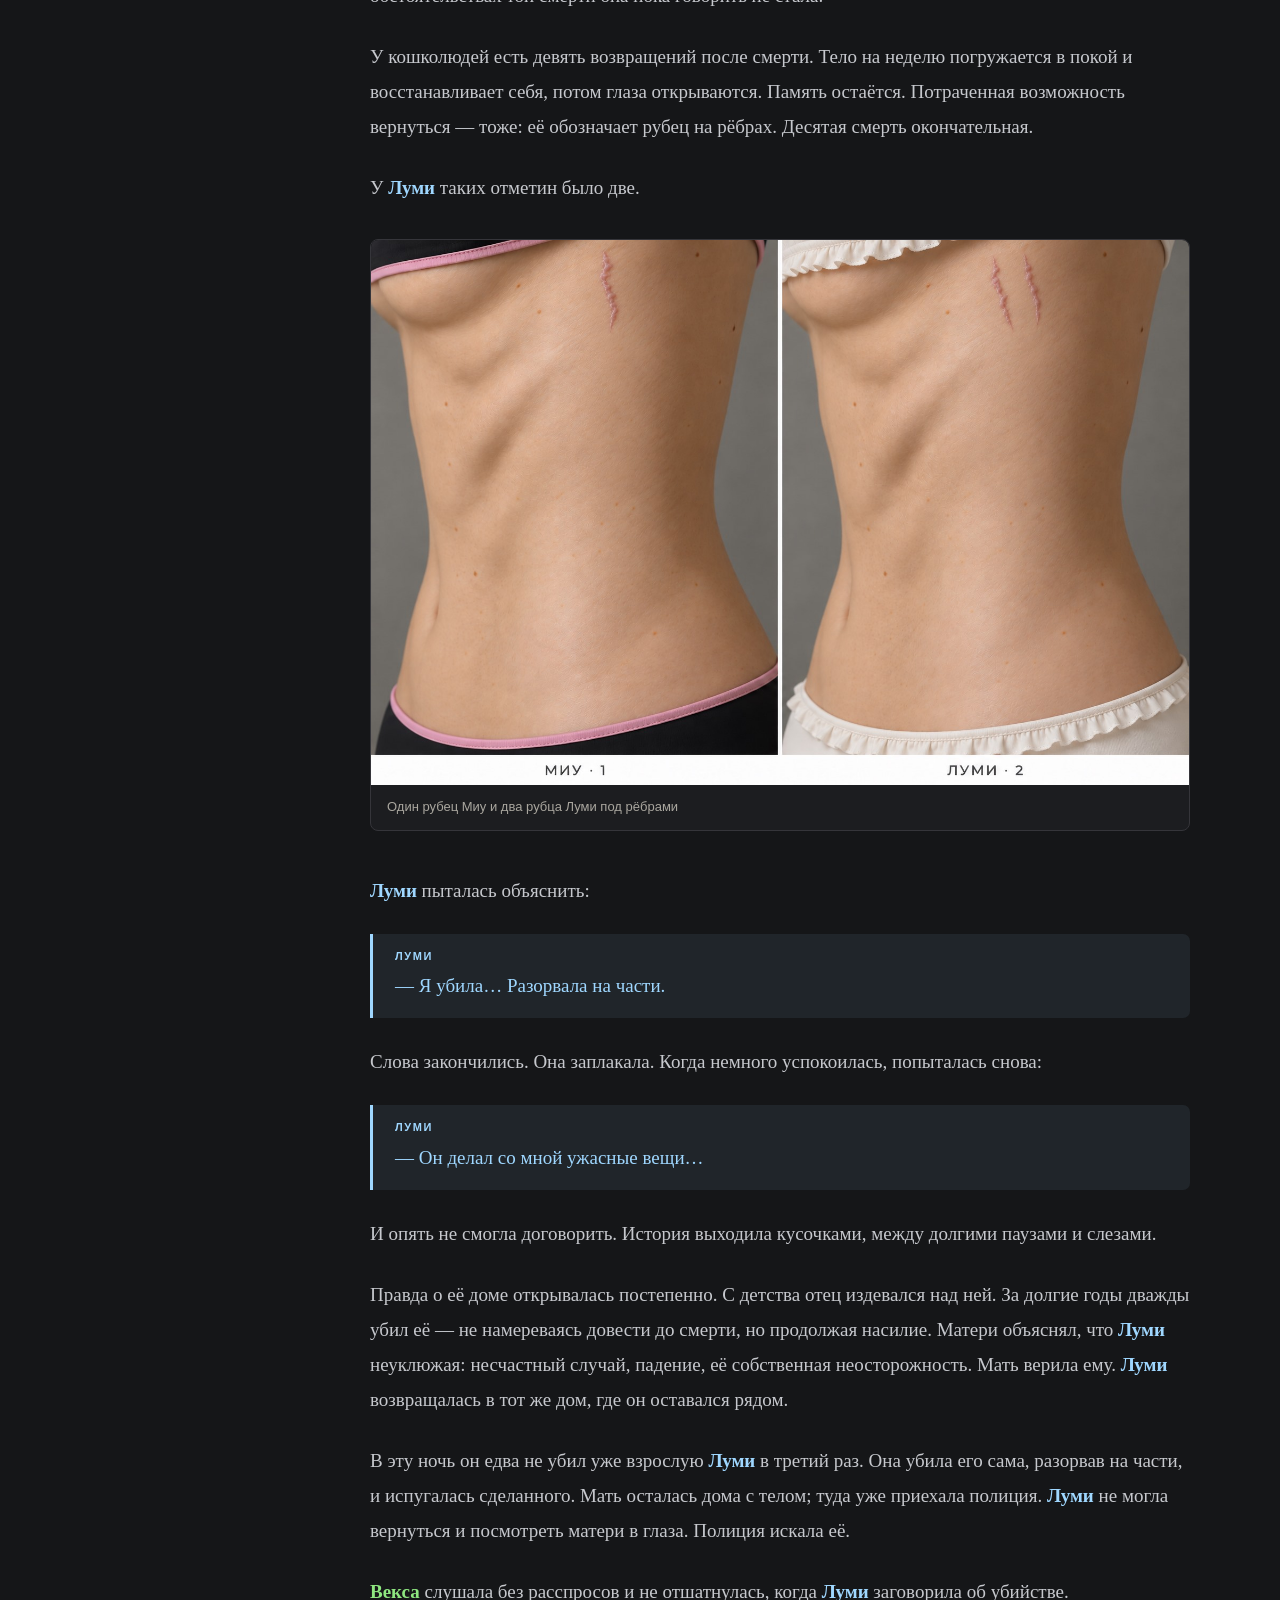
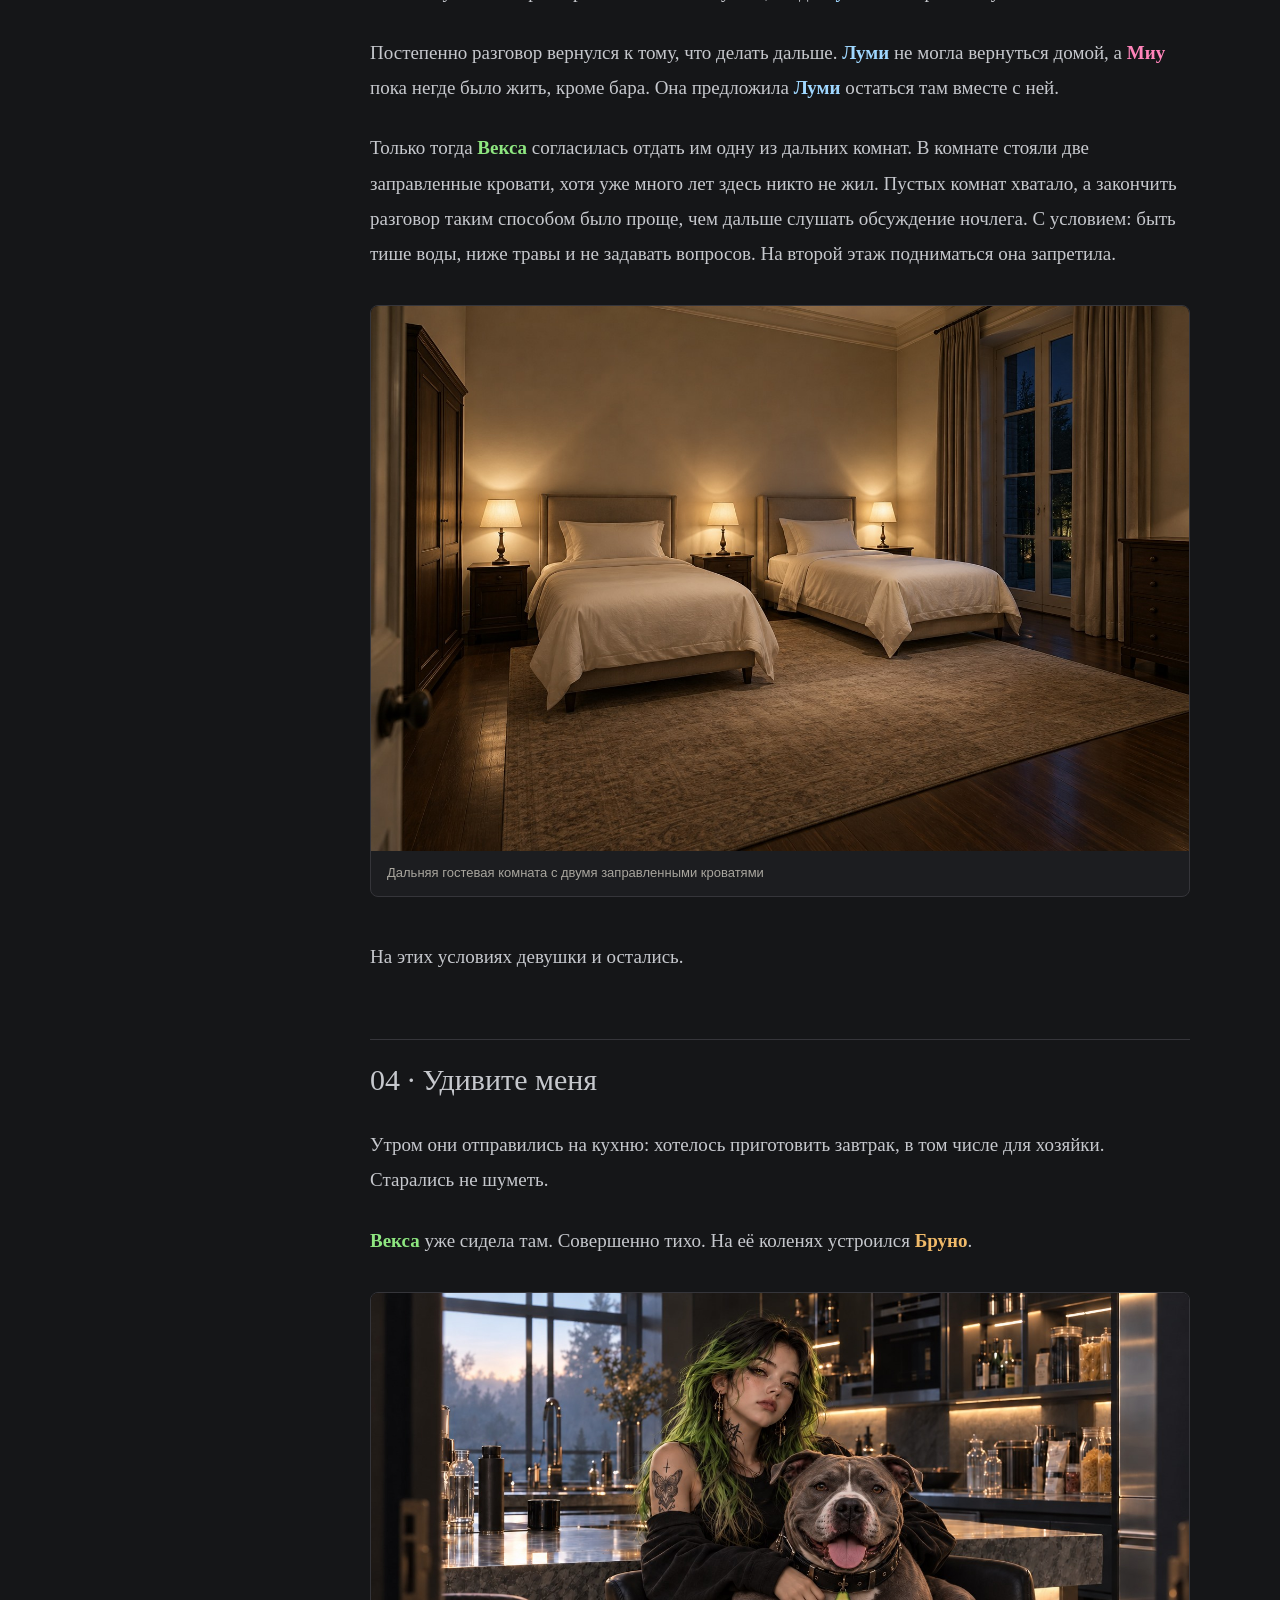
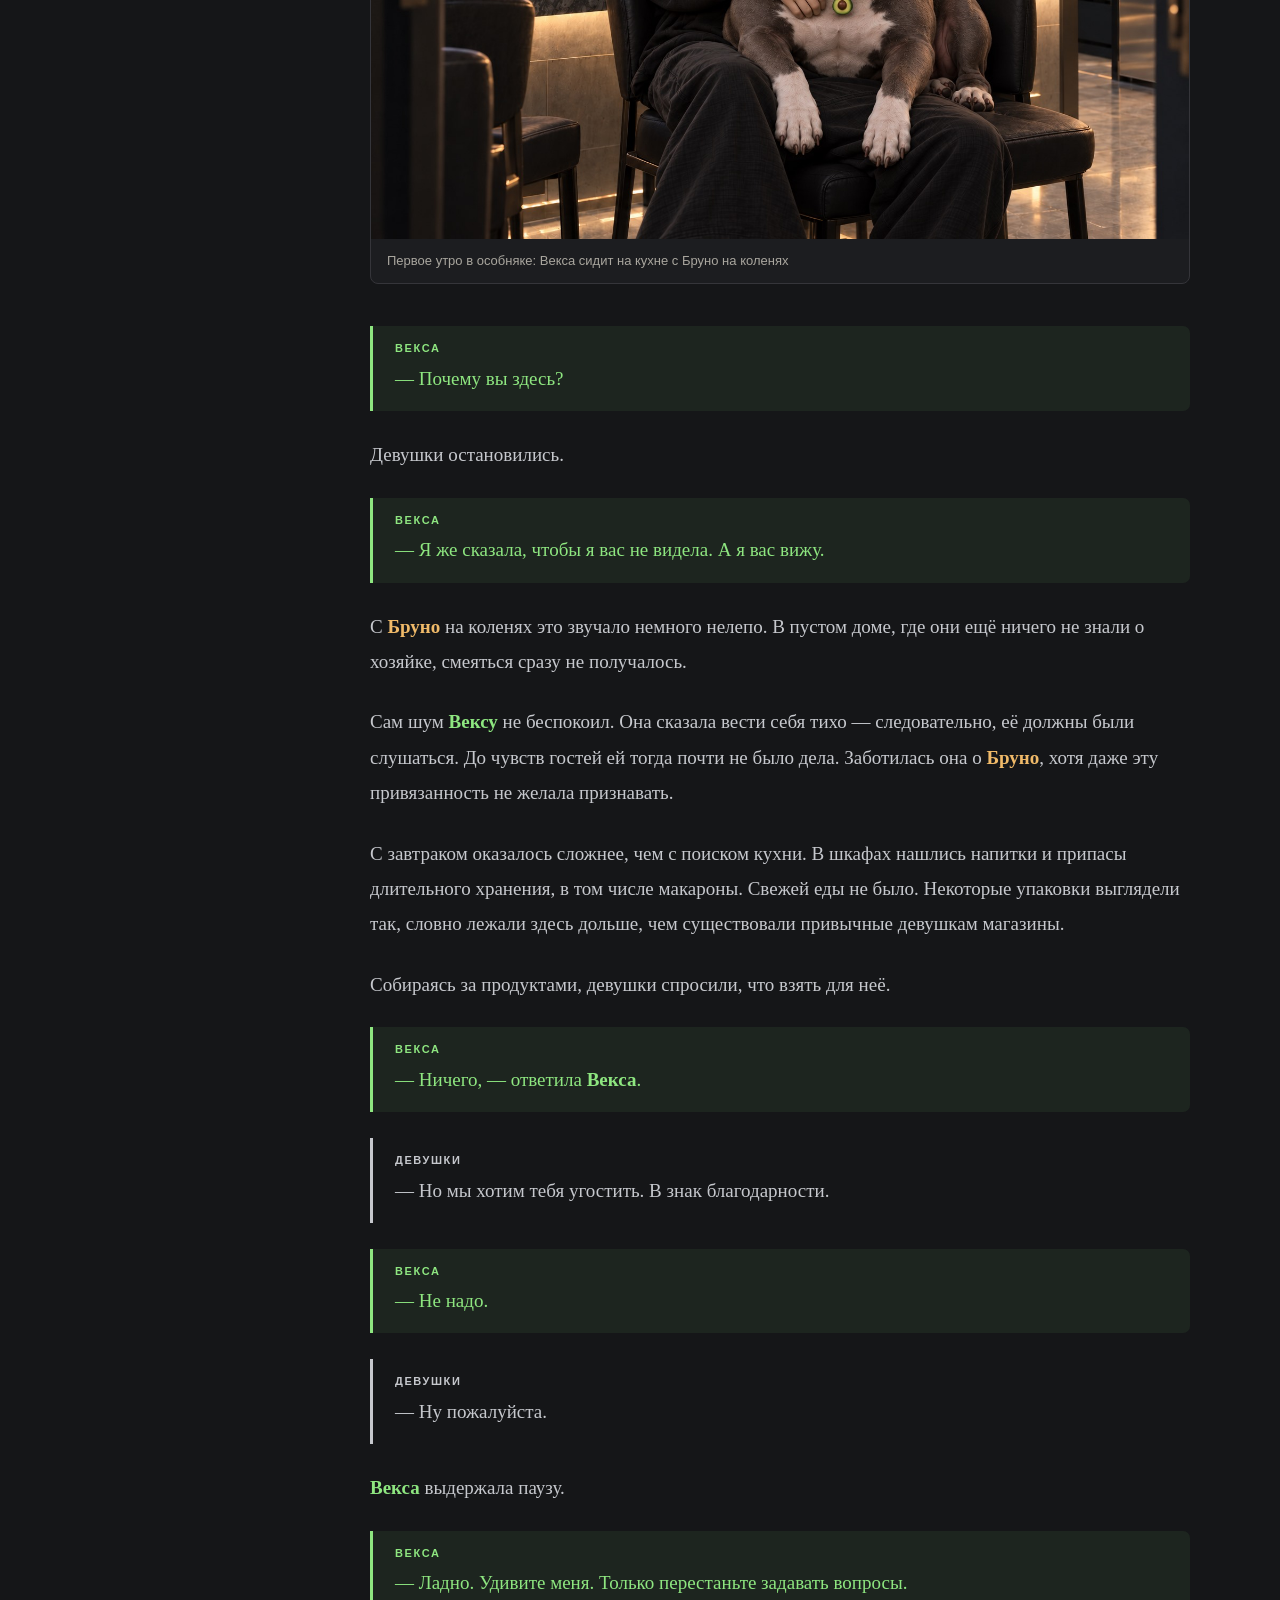
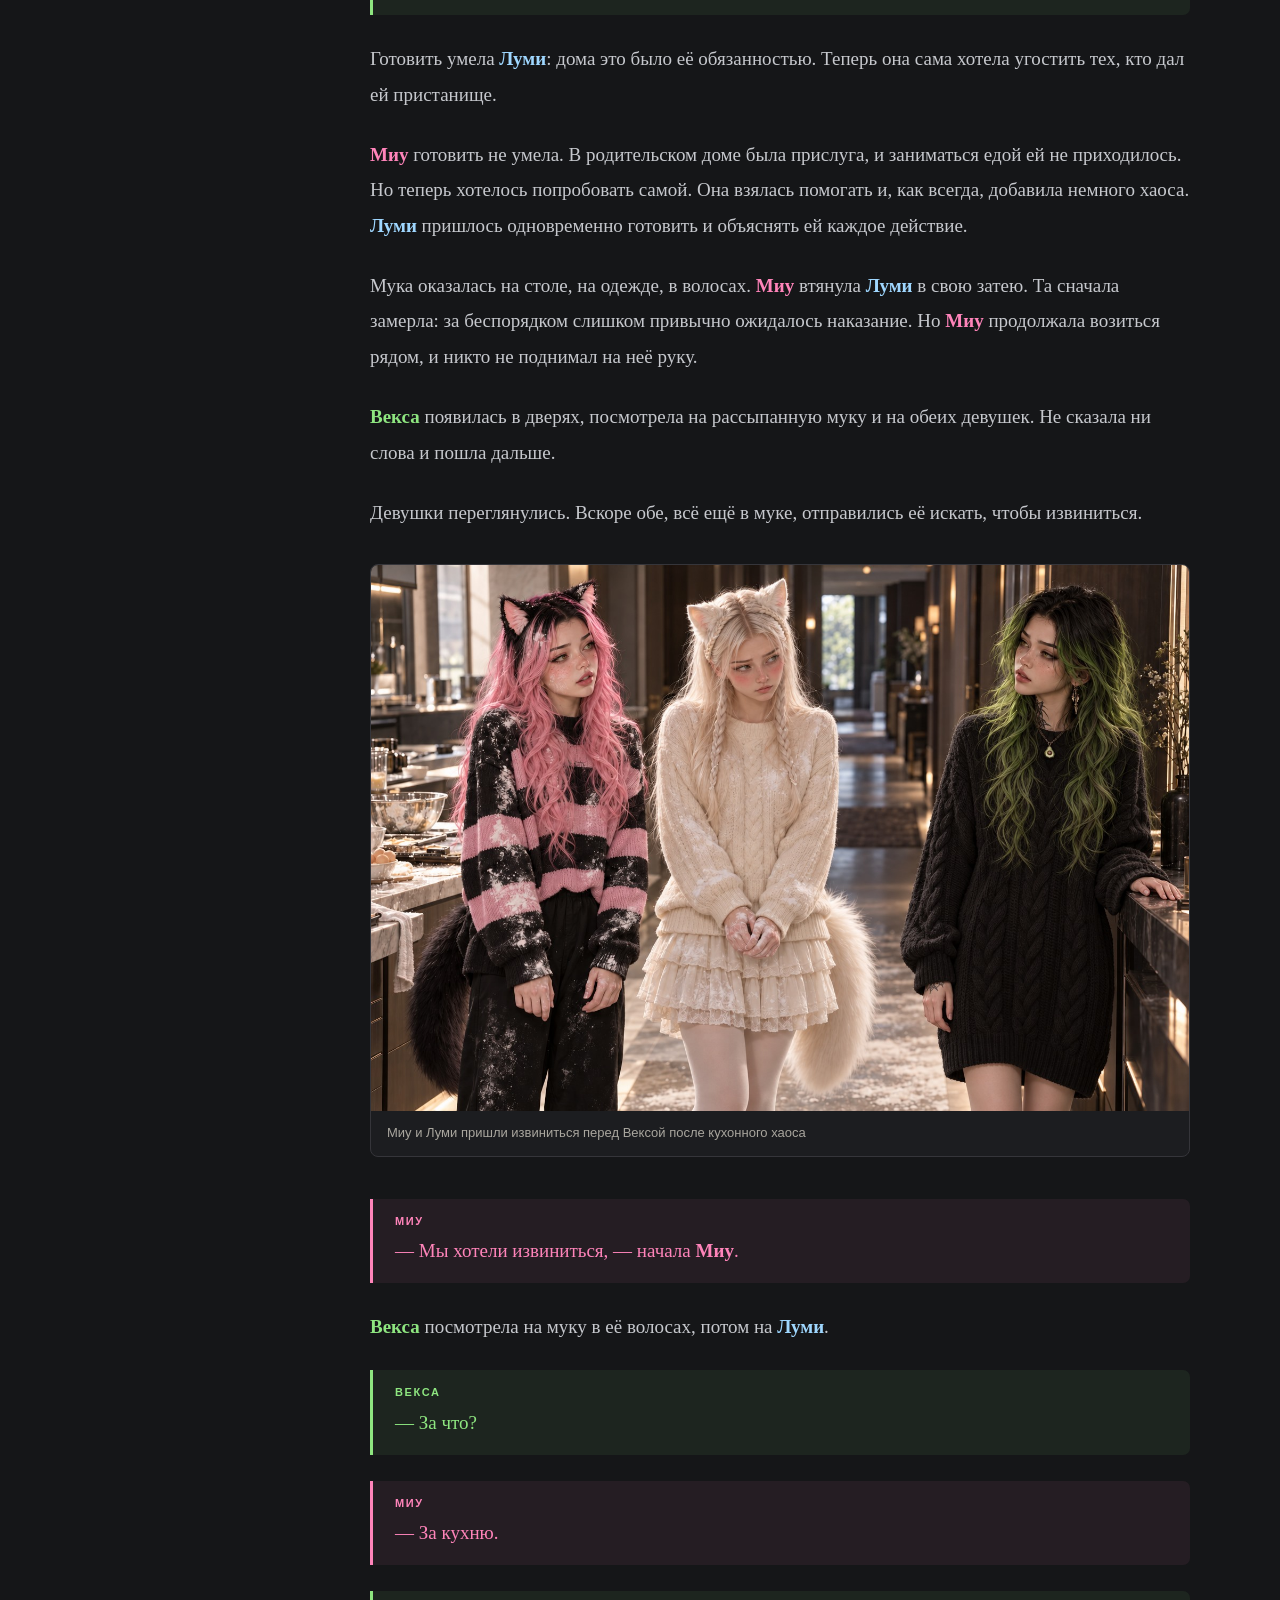
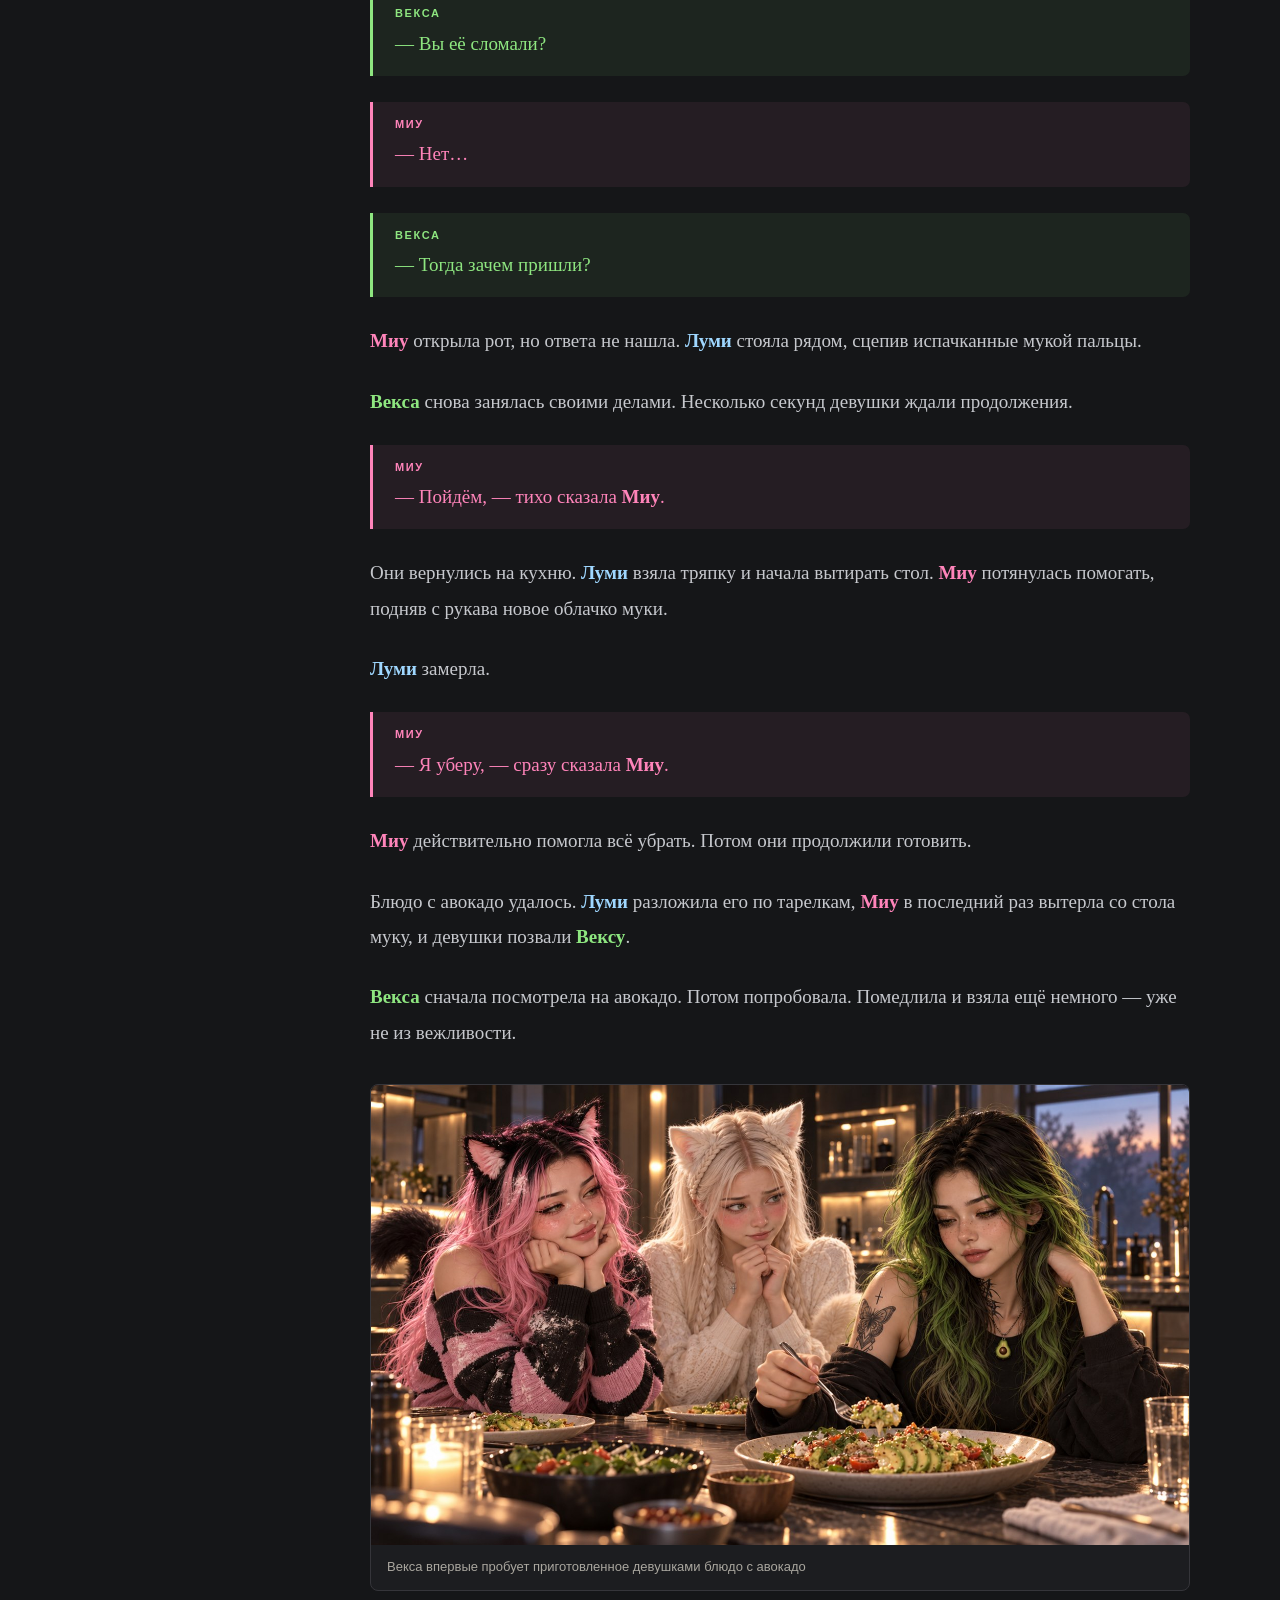
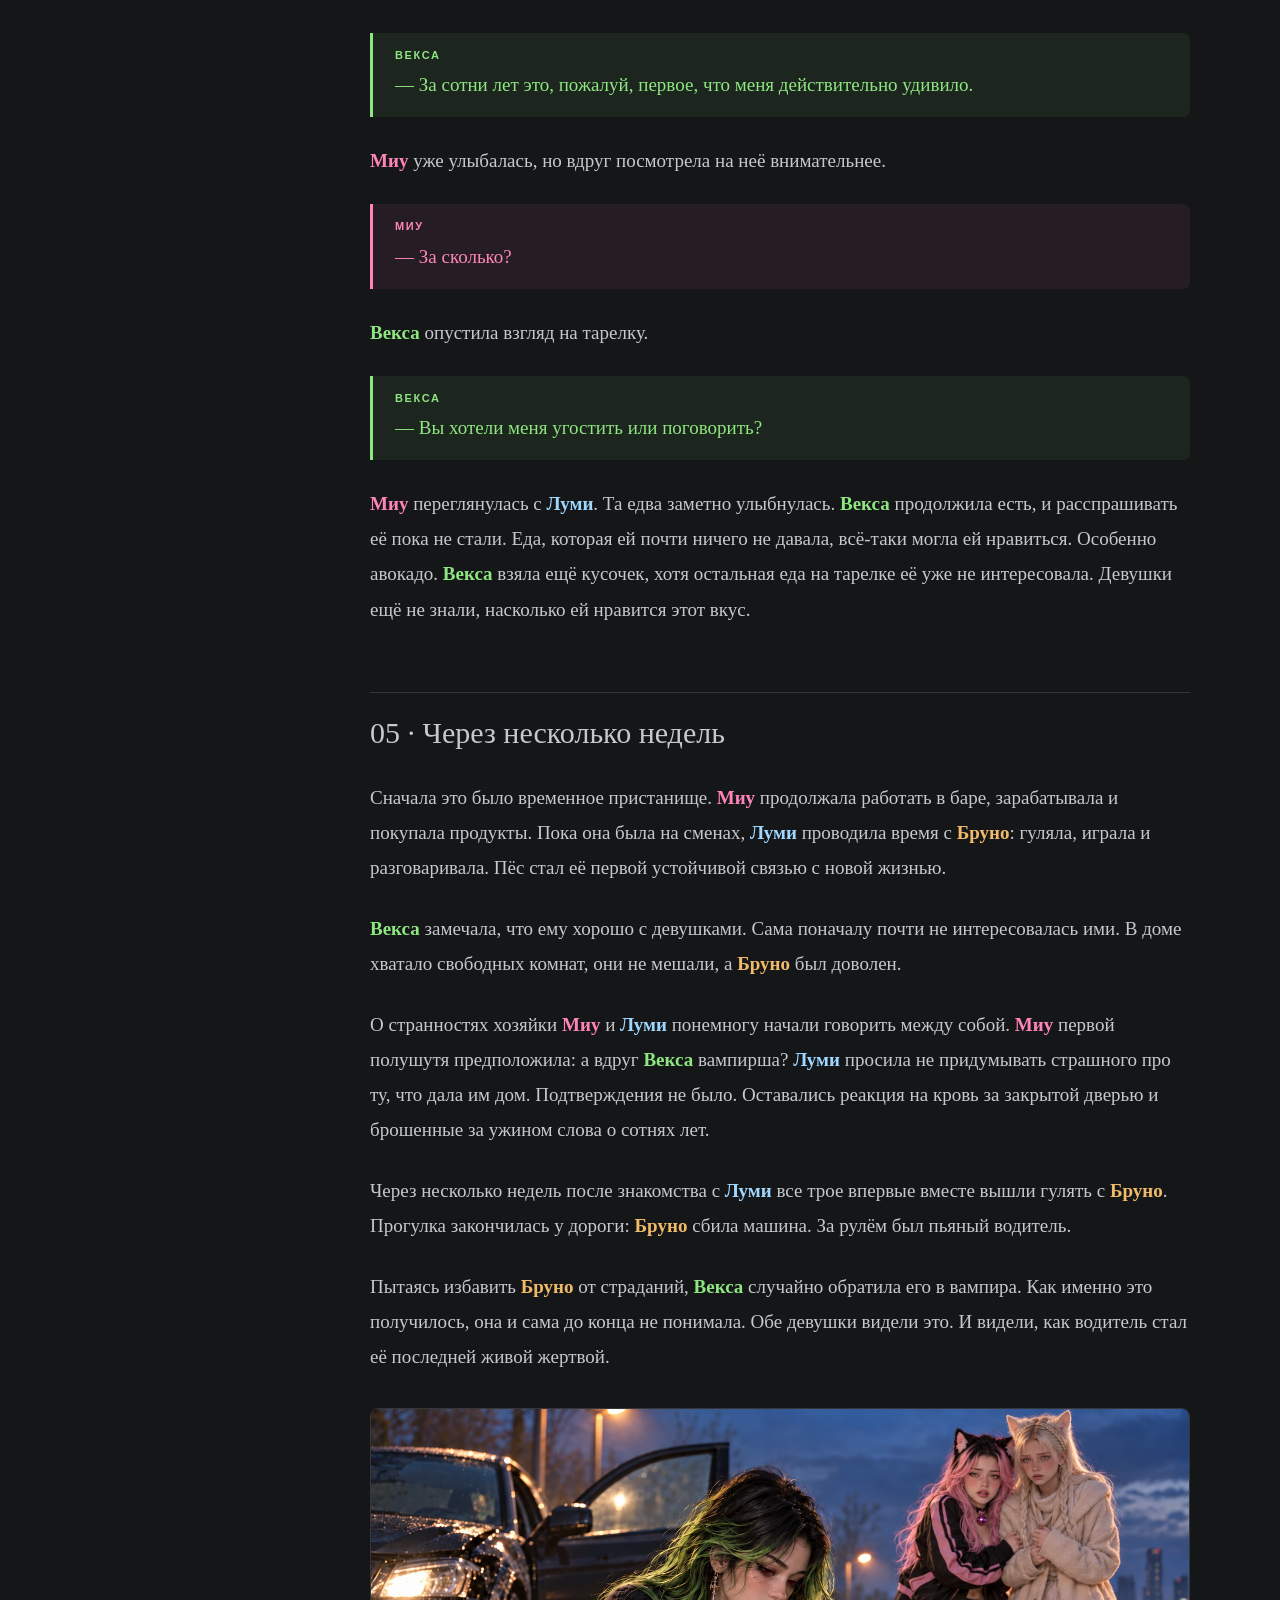
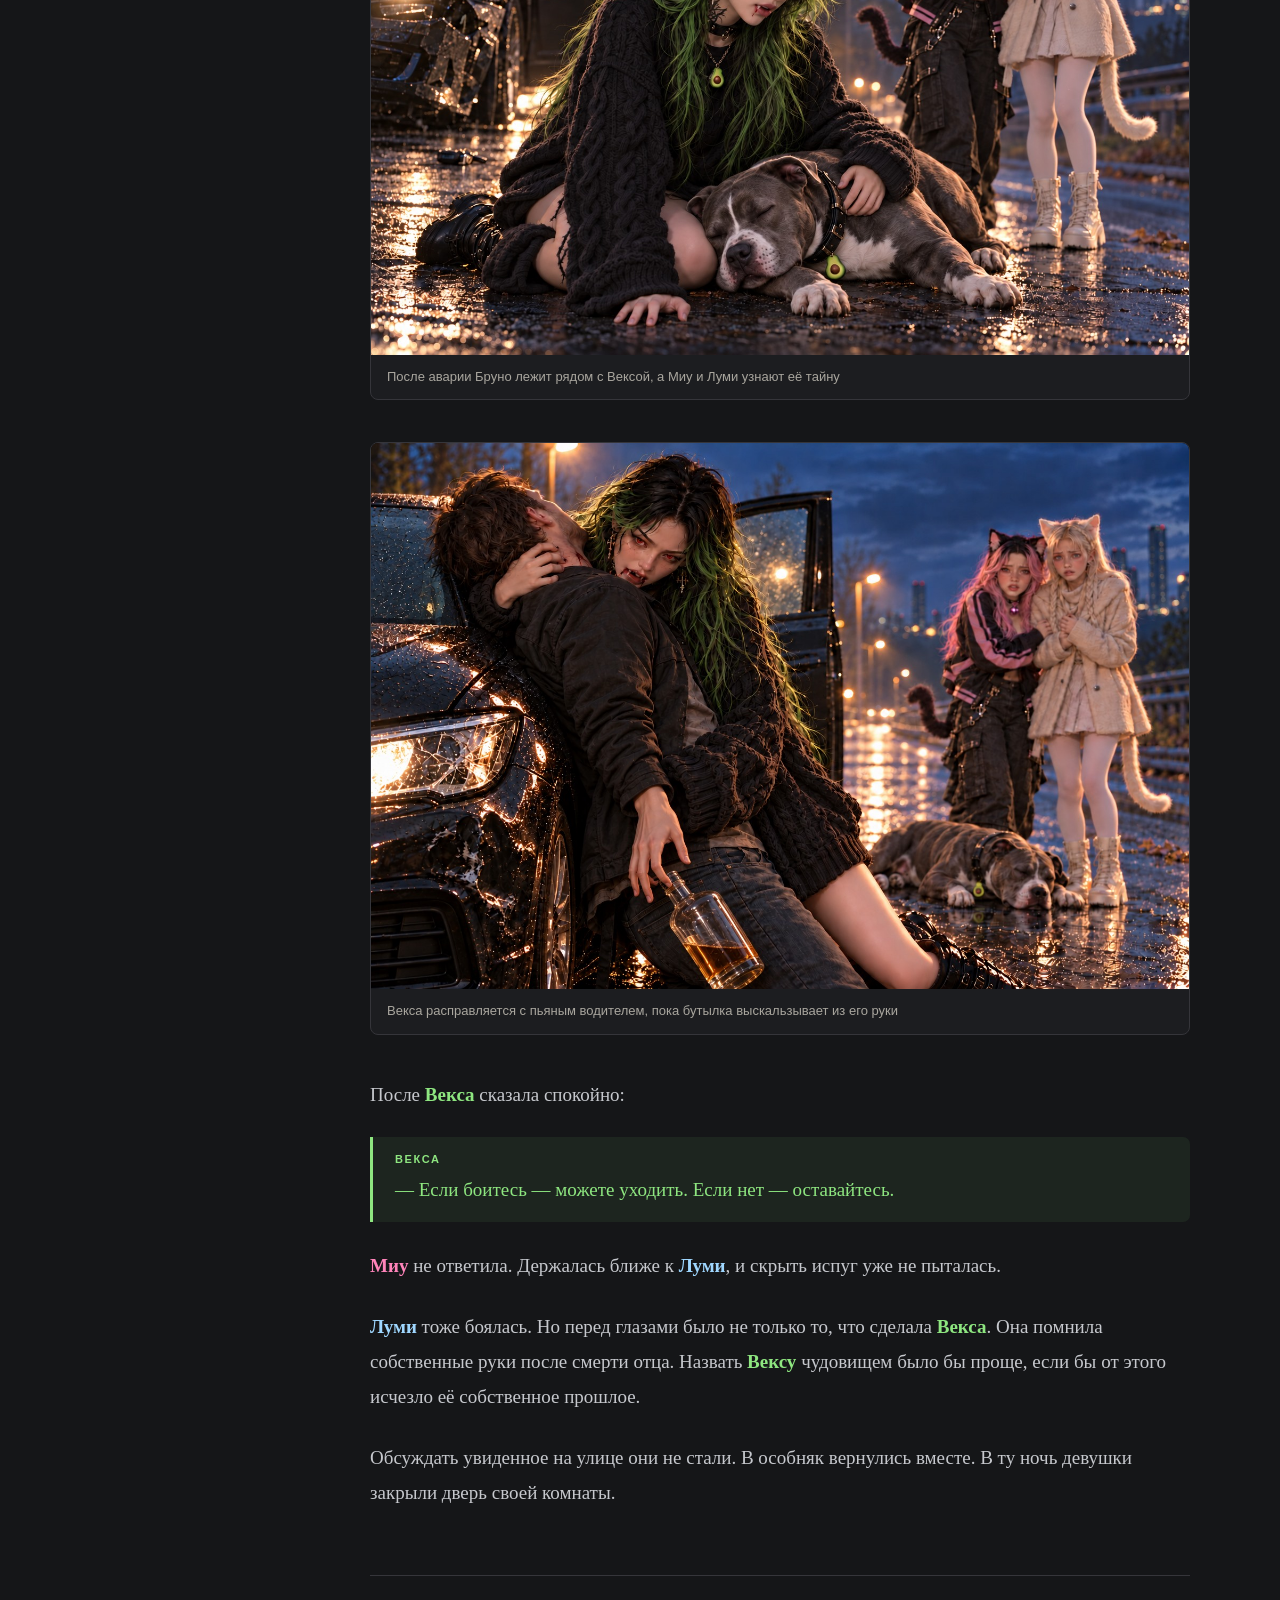
==== commit ce5b1918: "Polish public lore reader and story" ====
--- a/public-site/index.html
+++ b/public-site/index.html
@@ -1,18 +1,24 @@
 <!doctype html>
 <html lang="ru"><head><meta charset="utf-8"><meta name="viewport" content="width=device-width,initial-scale=1">
-<meta name="robots" content="noindex,nofollow"><meta name="color-scheme" content="dark light">
-<title>История тех, кто остался · MVL CHAOS</title><link rel="stylesheet" href="assets/reader.css"><script src="assets/reader.js" defer></script></head>
+<meta name="robots" content="index,follow"><meta name="color-scheme" content="dark light"><meta name="theme-color" content="#151618">
+<meta name="description" content="Три подруги и пёс учатся превращать холодный особняк бессмертной вампирши Вексы в общий дом."><link rel="canonical" href="https://dsolovjovas.github.io/mvl-chaos-lore/">
+<meta property="og:type" content="website"><meta property="og:locale" content="ru_RU"><meta property="og:site_name" content="MVL CHAOS"><meta property="og:title" content="История тех, кто остался · MVL CHAOS"><meta property="og:description" content="Три подруги и пёс учатся превращать холодный особняк бессмертной вампирши Вексы в общий дом."><meta property="og:url" content="https://dsolovjovas.github.io/mvl-chaos-lore/"><meta property="og:image" content="https://dsolovjovas.github.io/mvl-chaos-lore/illustrations/fifty-years-dinner.jpg">
+<meta name="twitter:card" content="summary_large_image"><meta name="twitter:title" content="История тех, кто остался · MVL CHAOS"><meta name="twitter:description" content="Три подруги и пёс учатся превращать холодный особняк бессмертной вампирши Вексы в общий дом."><meta name="twitter:image" content="https://dsolovjovas.github.io/mvl-chaos-lore/illustrations/fifty-years-dinner.jpg">
+<title>История тех, кто остался · MVL CHAOS</title><link rel="icon" href="assets/favicon.svg" type="image/svg+xml"><link rel="stylesheet" href="assets/reader.css"><script src="assets/reader.js" defer></script></head>
 <body><a class="skip" href="#reading">К тексту</a><div class="progress" aria-hidden="true"></div>
-<header class="top"><a class="brand" href="index.html">MVL<span>CHAOS</span></a><nav aria-label="Разделы"><a href="index.html" aria-current="page">История</a><a href="canon.html" >Канон и мир</a><a href="references.html" >Персонажи</a></nav><span class="private">Лор и персонажи · 18+</span></header>
+<header class="top"><a class="brand" href="index.html">MVL<span>CHAOS</span></a><nav aria-label="Разделы"><a href="index.html" aria-current="page">История</a><a href="canon.html" >Канон и мир</a><a href="references.html" >Персонажи</a></nav><button class="share-button" id="share" type="button" aria-label="Поделиться этой страницей">Поделиться</button><span class="private">Авторская история · 18+</span></header>
 <div class="layout"><aside><details class="contents"><summary>Содержание</summary><div class="toc"><a href="#section-1">01 · Вода вместо коктейля</a><a href="#section-2">02 · Девушка за дверью</a><a href="#section-3">03 · Две кровати</a><a href="#section-4">04 · Удивите меня</a><a href="#section-5">05 · Через несколько недель</a><a href="#section-6">06 · Ещё по одному вопросу</a><a href="#section-7">07 · Тот, кто подошёл первым</a><a href="#section-8">08 · Снова <span class="character-name bruno">Бруно</span></a><a href="#section-9">09 · Первый год</a><a href="#section-10">10 · То, что хочется сохранить</a><a href="#section-11">11 · Не в одиночестве</a><a href="#section-12">12 · Пятьдесят лет спустя</a></div></details>
 <details class="reading-options"><summary>Поиск и вид</summary><div class="tools"><label for="search">Найти в тексте</label><input id="search" type="search" placeholder="Слово или фраза" autocomplete="off"><p id="search-status" role="status"></p><div id="results"></div><div class="settings"><button id="smaller" aria-label="Уменьшить текст">A−</button><button id="larger" aria-label="Увеличить текст">A+</button><button id="theme" aria-label="Сменить тему">Светлая тема</button></div></div></details>
 <div class="legend"><span class="miu">● Миу</span><span class="vexa">● Векса</span><span class="lumi">● Луми</span><span class="bruno">● Бруно</span></div></aside>
-<main id="reading" tabindex="-1"><header class="title"><p class="eyebrow">SAME GIRLS. DIFFERENT CHAOS.</p><h1>История тех, кто остался</h1><p class="subtitle">Три подруги, один пёс и дом, который постепенно стал их общим.</p></header><article><details class="content-note"><summary>О содержании · 18+</summary><p>Взрослый лор. Темы: семейное насилие, сексуальная эксплуатация, убийства и последствия травмы.</p></details>
+<main id="reading" tabindex="-1"><section class="story-hero" aria-labelledby="story-title">
+<div class="hero-copy"><p class="eyebrow">SAME GIRLS. DIFFERENT CHAOS.</p><p class="age-mark">Авторская история · 18+</p><h1 id="story-title">История тех, кто остался</h1><p class="hero-lead">Три подруги и пёс учатся превращать холодный особняк бессмертной вампирши Вексы в общий дом.</p><p class="hero-intro">Миу заменила алкоголь в коктейле странной посетительницы водой. Векса почувствовала кровь ещё за закрытой дверью. А Луми вошла в бар, не понимая, куда ей теперь идти.</p><div class="hero-actions"><a class="primary-action" href="#section-1">Начать читать</a><a class="secondary-action" href="references.html">Познакомиться с персонажами</a></div></div>
+<figure class="hero-cover"><img src="illustrations/fifty-years-dinner.jpg" alt="Миу, Луми, Векса и Бруно вместе в особняке"><figcaption>Same Girls. Different Chaos.</figcaption></figure></section>
+<aside class="audience-warning" aria-label="Предупреждение о содержании"><strong>18+</strong><span>История затрагивает семейное насилие, сексуальную эксплуатацию, убийства и последствия травмы. Графические подробности не являются её целью.</span></aside><article><details class="content-note"><summary>О содержании · 18+</summary><p>Взрослый лор. Темы: семейное насилие, сексуальная эксплуатация, убийства и последствия травмы.</p></details>
 <h2 id="section-1">01 · Вода вместо коктейля</h2>
-<p class="">Когда <span class="character-name vexa">Векса</span> начала задерживаться у барной стойки, <span class="character-name miu">Миу</span> уже привыкла к её странным заказам.</p>
-<p class="">Посетительница приходила не каждый вечер, заказывала напиток и оставляла его нетронутым. <span class="character-name miu">Миу</span> готовила следующий коктейль — и он снова оставался в бокале. Черноволосую женщину с зелёными прядями звали <span class="character-name vexa">Векса</span>. О себе она почти ничего не рассказывала.</p>
+<p class="">Черноволосую посетительницу с зелёными прядями звали <span class="character-name vexa">Векса</span>. К тому времени, когда она начала задерживаться у барной стойки, <span class="character-name miu">Миу</span> уже привыкла к её странным заказам.</p>
+<p class=""><span class="character-name vexa">Векса</span> приходила не каждый вечер, заказывала напиток и оставляла его нетронутым. <span class="character-name miu">Миу</span> готовила следующий коктейль — и он снова оставался в бокале. О себе посетительница почти ничего не рассказывала.</p>
 <p class=""><span class="character-name miu">Миу</span> работала в этом баре и здесь же жила. Она была кошкодевушкой: с длинными розовыми волосами, двумя чёрными кошачьими ушами и чёрным хвостом. Коктейли научилась смешивать у бармена, когда ещё сама часто бывала по другую сторону стойки.</p>
-<p class="">Однажды, решив больше не расходовать продукты на напиток, который всё равно никто не выпьет, <span class="character-name miu">Миу</span> налила <span class="character-name vexa">Вексе</span> воду вместо коктейля.</p>
+<p class="">Однажды, решив больше не расходовать алкоголь на напиток, который всё равно никто не выпьет, <span class="character-name miu">Миу</span> смешала привычный коктейль, но вместо алкоголя добавила воду.</p>
 <p class=""><span class="character-name vexa">Векса</span> заметила подмену по запаху, даже не поднеся бокал к губам. Обычный человек не уловил бы разницы так легко: алкоголь в этом коктейле не давал явного запаха.</p>
 <p class="">Из этой проделки завязался разговор. После него они стали общаться чаще. <span class="character-name vexa">Векса</span> знала бар задолго до появления <span class="character-name miu">Миу</span>, но теперь у неё появился повод задержаться именно у стойки.</p>
 <p class="">Допоздна она всё равно не оставалась: дома её ждал пёс <span class="character-name bruno">Бруно</span>. Возраст <span class="character-name vexa">Вексы</span> и её жизнь за пределами бара пока оставались для <span class="character-name miu">Миу</span> загадкой.</p>
@@ -21,37 +27,37 @@
 <p class="">Дверь ещё была закрыта, когда <span class="character-name vexa">Векса</span> вдруг вздрогнула.</p>
 <p class="dialogue vexa" data-speaker="vexa"><span class="speaker">Векса</span><span>— Кровь?</span></p>
 <p class="">Она обернулась. <span class="character-name miu">Миу</span> тоже посмотрела к входу, но пока никого не видела.</p>
-<p class="">Затем дверь открылась. На пороге стояла девушка со светлыми волосами и кремовыми кошачьими ушами. На одежде была кровь. Её звали <span class="character-name lumi">Луми</span>.</p>
-<figure class="story-illustration"><a href="illustrations/bar-lumi-arrival.jpg" target="_blank" rel="noopener"><img src="illustrations/bar-lumi-arrival.jpg" alt="Векса первой почувствовала кровь Луми за закрытой дверью бара" loading="lazy"></a><figcaption>Векса первой почувствовала кровь Луми за закрытой дверью бара</figcaption></figure>
+<p class="">Затем дверь открылась. На пороге стояла девушка со светлыми волосами и кремовыми кошачьими ушами. Её одежда была залита кровью. Кровь принадлежала её отцу, хотя <span class="character-name miu">Миу</span> и <span class="character-name vexa">Векса</span> в тот момент этого ещё не знали. Имя девушка назвала не сразу: <span class="character-name lumi">Луми</span>.</p>
+<figure class="story-illustration"><a href="illustrations/bar-lumi-arrival.jpg" data-lightbox data-caption="Векса первой почувствовала кровь на одежде Луми за закрытой дверью бара"><img src="illustrations/bar-lumi-arrival.jpg" alt="Векса первой почувствовала кровь на одежде Луми за закрытой дверью бара" loading="lazy"></a><figcaption>Векса первой почувствовала кровь на одежде Луми за закрытой дверью бара</figcaption></figure>
 <p class="">Она брела по улице, не понимая, куда идёт, и случайно дошла до бара. Ещё мгновение назад находилась снаружи, в нескольких метрах за спиной <span class="character-name vexa">Вексы</span>, но та уже почувствовала кровь.</p>
-<p class=""><span class="character-name miu">Миу</span> испугалась. Смелая одежда и привычка флиртовать никогда не делали её бесстрашной. Но сейчас помощь требовалась другой девушке, и она сумела собраться. Задавала короткие вопросы. <span class="character-name lumi">Луми</span> отвечала редко, по одному слову; связно рассказать случившееся не могла.</p>
+<p class=""><span class="character-name miu">Миу</span> испугалась. Уверенность и мастерство за барной стойкой никогда не делали её бесстрашной. Но сейчас помощь требовалась другой девушке, и она сумела собраться. Задавала короткие вопросы. <span class="character-name lumi">Луми</span> отвечала редко, по одному слову; связно рассказать случившееся не могла.</p>
 <p class="">Из коротких ответов стало ясно, что домой <span class="character-name lumi">Луми</span> сейчас вернуться не может. Оставить её одну на улице <span class="character-name miu">Миу</span> не хотела.</p>
 <p class="">Она спросила <span class="character-name vexa">Вексу</span>, знает ли та место, где <span class="character-name lumi">Луми</span> могла бы переночевать. <span class="character-name vexa">Векса</span> ответила не сразу. Потом неохотно сказала, что переночевать можно у неё.</p>
-<p class=""><span class="character-name miu">Миу</span> поехала вместе с ними: <span class="character-name vexa">Векса</span> была ей знакома как посетительница, но оставлять с ней <span class="character-name lumi">Луми</span> одну она пока не решалась.</p>
+<p class="">Они поехали на машине <span class="character-name vexa">Вексы</span>. <span class="character-name miu">Миу</span> отправилась вместе с ними: не хотела оставлять пострадавшую <span class="character-name lumi">Луми</span> наедине с женщиной, которую знала только как скрытную посетительницу бара.</p>
 <p class=""><span class="character-name miu">Миу</span> не знала, что <span class="character-name vexa">Векса</span> настолько богата. Когда они оказались у ворот огромного загородного дома, стало понятно, как мало посетительница рассказывала о себе. Полного масштаба её состояния <span class="character-name miu">Миу</span> всё равно не представляла.</p>
-<figure class="story-illustration"><a href="illustrations/mansion-exterior.jpg" target="_blank" rel="noopener"><img src="illustrations/mansion-exterior.jpg" alt="Загородный особняк Вексы за воротами" loading="lazy"></a><figcaption>Загородный особняк Вексы за воротами</figcaption></figure>
+<figure class="story-illustration"><a href="illustrations/mansion-exterior.jpg" data-lightbox data-caption="Загородный особняк Вексы за воротами"><img src="illustrations/mansion-exterior.jpg" alt="Загородный особняк Вексы за воротами" loading="lazy"></a><figcaption>Загородный особняк Вексы за воротами</figcaption></figure>
 <p class="">Особняк встретил их порядком и непривычной пустотой. Здесь можно было жить, но почти ничто не говорило о том, что кому-то хочется это делать. Навстречу вышел <span class="character-name bruno">Бруно</span> — серый короткошёрстный пёс. Он сам подошёл к <span class="character-name lumi">Луми</span>. Она осторожно положила руку ему на голову — впервые за ночь потянулась к кому-то сама.</p>
 <h2 id="section-3">03 · Две кровати</h2>
-<p class="">Уже в доме разговор понемногу продолжился. <span class="character-name miu">Миу</span> рассказала, что другого жилья у неё нет: пока она ночует в баре. Потом коротко упомянула свою смерть. Однажды её застрелили. Через неделю она проснулась; на рёбрах осталась первая отметина.</p>
-<p class="">У кошколюдей было девять возвращений после смерти. Тело на неделю погружалось в покой и восстанавливало себя, потом глаза открывались. Память оставалась. Потраченная возможность вернуться — тоже: её обозначал рубец на рёбрах. Десятая смерть была окончательной.</p>
+<p class="">Уже в доме разговор понемногу продолжился. Чтобы <span class="character-name lumi">Луми</span> не пришлось говорить одной, <span class="character-name miu">Миу</span> первой немного рассказала о себе. Другого жилья у неё не было: пока она ночевала в баре. Однажды её застрелили. Через неделю <span class="character-name miu">Миу</span> проснулась; на рёбрах осталась первая отметина. Об обстоятельствах той смерти она пока говорить не стала.</p>
+<p class="">У кошколюдей есть девять возвращений после смерти. Тело на неделю погружается в покой и восстанавливает себя, потом глаза открываются. Память остаётся. Потраченная возможность вернуться — тоже: её обозначает рубец на рёбрах. Десятая смерть окончательная.</p>
 <p class="">У <span class="character-name lumi">Луми</span> таких отметин было две.</p>
-<figure class="story-illustration"><a href="illustrations/death-scars.jpg" target="_blank" rel="noopener"><img src="illustrations/death-scars.jpg" alt="Один рубец Миу и два рубца Луми под рёбрами" loading="lazy"></a><figcaption>Один рубец Миу и два рубца Луми под рёбрами</figcaption></figure>
+<figure class="story-illustration"><a href="illustrations/death-scars.jpg" data-lightbox data-caption="Один рубец Миу и два рубца Луми под рёбрами"><img src="illustrations/death-scars.jpg" alt="Один рубец Миу и два рубца Луми под рёбрами" loading="lazy"></a><figcaption>Один рубец Миу и два рубца Луми под рёбрами</figcaption></figure>
 <p class=""><span class="character-name lumi">Луми</span> пыталась объяснить:</p>
 <p class="dialogue lumi" data-speaker="lumi"><span class="speaker">Луми</span><span>— Я убила… Разорвала на части.</span></p>
 <p class="">Слова закончились. Она заплакала. Когда немного успокоилась, попыталась снова:</p>
 <p class="dialogue lumi" data-speaker="lumi"><span class="speaker">Луми</span><span>— Он делал со мной ужасные вещи…</span></p>
 <p class="">И опять не смогла договорить. История выходила кусочками, между долгими паузами и слезами.</p>
 <p class="">Правда о её доме открывалась постепенно. С детства отец издевался над ней. За долгие годы дважды убил её — не намереваясь довести до смерти, но продолжая насилие. Матери объяснял, что <span class="character-name lumi">Луми</span> неуклюжая: несчастный случай, падение, её собственная неосторожность. Мать верила ему. <span class="character-name lumi">Луми</span> возвращалась в тот же дом, где он оставался рядом.</p>
-<p class="">В эту ночь он едва не убил уже взрослую <span class="character-name lumi">Луми</span> в третий раз. Она убила его сама, разорвав на части, и испугалась сделанного. Дома были мать и полиция. <span class="character-name lumi">Луми</span> не могла вернуться и посмотреть матери в глаза. Полиция искала её.</p>
+<p class="">В эту ночь он едва не убил уже взрослую <span class="character-name lumi">Луми</span> в третий раз. Она убила его сама, разорвав на части, и испугалась сделанного. Мать осталась дома с телом; туда уже приехала полиция. <span class="character-name lumi">Луми</span> не могла вернуться и посмотреть матери в глаза. Полиция искала её.</p>
 <p class=""><span class="character-name vexa">Векса</span> слушала без расспросов и не отшатнулась, когда <span class="character-name lumi">Луми</span> заговорила об убийстве.</p>
 <p class="">Постепенно разговор вернулся к тому, что делать дальше. <span class="character-name lumi">Луми</span> не могла вернуться домой, а <span class="character-name miu">Миу</span> пока негде было жить, кроме бара. Она предложила <span class="character-name lumi">Луми</span> остаться там вместе с ней.</p>
 <p class="">Только тогда <span class="character-name vexa">Векса</span> согласилась отдать им одну из дальних комнат. В комнате стояли две заправленные кровати, хотя уже много лет здесь никто не жил. Пустых комнат хватало, а закончить разговор таким способом было проще, чем дальше слушать обсуждение ночлега. С условием: быть тише воды, ниже травы и не задавать вопросов. На второй этаж подниматься она запретила.</p>
-<figure class="story-illustration"><a href="illustrations/guest-room.jpg" target="_blank" rel="noopener"><img src="illustrations/guest-room.jpg" alt="Дальняя гостевая комната с двумя заправленными кроватями" loading="lazy"></a><figcaption>Дальняя гостевая комната с двумя заправленными кроватями</figcaption></figure>
+<figure class="story-illustration"><a href="illustrations/guest-room.jpg" data-lightbox data-caption="Дальняя гостевая комната с двумя заправленными кроватями"><img src="illustrations/guest-room.jpg" alt="Дальняя гостевая комната с двумя заправленными кроватями" loading="lazy"></a><figcaption>Дальняя гостевая комната с двумя заправленными кроватями</figcaption></figure>
 <p class="">На этих условиях девушки и остались.</p>
 <h2 id="section-4">04 · Удивите меня</h2>
 <p class="">Утром они отправились на кухню: хотелось приготовить завтрак, в том числе для хозяйки. Старались не шуметь.</p>
 <p class=""><span class="character-name vexa">Векса</span> уже сидела там. Совершенно тихо. На её коленях устроился <span class="character-name bruno">Бруно</span>.</p>
-<figure class="story-illustration"><a href="illustrations/first-morning.jpg" target="_blank" rel="noopener"><img src="illustrations/first-morning.jpg" alt="Первое утро в особняке: Векса сидит на кухне с Бруно на коленях" loading="lazy"></a><figcaption>Первое утро в особняке: Векса сидит на кухне с Бруно на коленях</figcaption></figure>
+<figure class="story-illustration"><a href="illustrations/first-morning.jpg" data-lightbox data-caption="Первое утро в особняке: Векса сидит на кухне с Бруно на коленях"><img src="illustrations/first-morning.jpg" alt="Первое утро в особняке: Векса сидит на кухне с Бруно на коленях" loading="lazy"></a><figcaption>Первое утро в особняке: Векса сидит на кухне с Бруно на коленях</figcaption></figure>
 <p class="dialogue vexa" data-speaker="vexa"><span class="speaker">Векса</span><span>— Почему вы здесь?</span></p>
 <p class="">Девушки остановились.</p>
 <p class="dialogue vexa" data-speaker="vexa"><span class="speaker">Векса</span><span>— Я же сказала, чтобы я вас не видела. А я вас вижу.</span></p>
@@ -66,11 +72,11 @@
 <p class=""><span class="character-name vexa">Векса</span> выдержала паузу.</p>
 <p class="dialogue vexa" data-speaker="vexa"><span class="speaker">Векса</span><span>— Ладно. Удивите меня. Только перестаньте задавать вопросы.</span></p>
 <p class="">Готовить умела <span class="character-name lumi">Луми</span>: дома это было её обязанностью. Теперь она сама хотела угостить тех, кто дал ей пристанище.</p>
-<p class=""><span class="character-name miu">Миу</span> готовить не умела. В родительском доме была прислуга, и заниматься едой ей не приходилось. Зато попробовать хотелось очень. Она собиралась участвовать — и, как всегда, добавить немного хаоса. <span class="character-name miu">Миу</span> было интересно всё попробовать самой. <span class="character-name lumi">Луми</span> предстояло одновременно готовить и помогать ей.</p>
+<p class=""><span class="character-name miu">Миу</span> готовить не умела. В родительском доме была прислуга, и заниматься едой ей не приходилось. Но теперь хотелось попробовать самой. Она взялась помогать и, как всегда, добавила немного хаоса. <span class="character-name lumi">Луми</span> пришлось одновременно готовить и объяснять ей каждое действие.</p>
 <p class="">Мука оказалась на столе, на одежде, в волосах. <span class="character-name miu">Миу</span> втянула <span class="character-name lumi">Луми</span> в свою затею. Та сначала замерла: за беспорядком слишком привычно ожидалось наказание. Но <span class="character-name miu">Миу</span> продолжала возиться рядом, и никто не поднимал на неё руку.</p>
 <p class=""><span class="character-name vexa">Векса</span> появилась в дверях, посмотрела на рассыпанную муку и на обеих девушек. Не сказала ни слова и пошла дальше.</p>
 <p class="">Девушки переглянулись. Вскоре обе, всё ещё в муке, отправились её искать, чтобы извиниться.</p>
-<figure class="story-illustration"><a href="illustrations/flour-apology.jpg" target="_blank" rel="noopener"><img src="illustrations/flour-apology.jpg" alt="Миу и Луми пришли извиниться перед Вексой после кухонного хаоса" loading="lazy"></a><figcaption>Миу и Луми пришли извиниться перед Вексой после кухонного хаоса</figcaption></figure>
+<figure class="story-illustration"><a href="illustrations/flour-apology.jpg" data-lightbox data-caption="Миу и Луми пришли извиниться перед Вексой после кухонного хаоса"><img src="illustrations/flour-apology.jpg" alt="Миу и Луми пришли извиниться перед Вексой после кухонного хаоса" loading="lazy"></a><figcaption>Миу и Луми пришли извиниться перед Вексой после кухонного хаоса</figcaption></figure>
 <p class="dialogue miu" data-speaker="miu"><span class="speaker">Миу</span><span>— Мы хотели извиниться, — начала <span class="character-name miu">Миу</span>.</span></p>
 <p class=""><span class="character-name vexa">Векса</span> посмотрела на муку в её волосах, потом на <span class="character-name lumi">Луми</span>.</p>
 <p class="dialogue vexa" data-speaker="vexa"><span class="speaker">Векса</span><span>— За что?</span></p>
@@ -84,10 +90,10 @@
 <p class="">Они вернулись на кухню. <span class="character-name lumi">Луми</span> взяла тряпку и начала вытирать стол. <span class="character-name miu">Миу</span> потянулась помогать, подняв с рукава новое облачко муки.</p>
 <p class=""><span class="character-name lumi">Луми</span> замерла.</p>
 <p class="dialogue miu" data-speaker="miu"><span class="speaker">Миу</span><span>— Я уберу, — сразу сказала <span class="character-name miu">Миу</span>.</span></p>
-<p class="">На этот раз она действительно убрала. Потом они продолжили готовить.</p>
+<p class=""><span class="character-name miu">Миу</span> действительно помогла всё убрать. Потом они продолжили готовить.</p>
 <p class="">Блюдо с авокадо удалось. <span class="character-name lumi">Луми</span> разложила его по тарелкам, <span class="character-name miu">Миу</span> в последний раз вытерла со стола муку, и девушки позвали <span class="character-name vexa">Вексу</span>.</p>
 <p class=""><span class="character-name vexa">Векса</span> сначала посмотрела на авокадо. Потом попробовала. Помедлила и взяла ещё немного — уже не из вежливости.</p>
-<figure class="story-illustration"><a href="illustrations/first-avocado-dish.jpg" target="_blank" rel="noopener"><img src="illustrations/first-avocado-dish.jpg" alt="Векса впервые пробует приготовленное девушками блюдо с авокадо" loading="lazy"></a><figcaption>Векса впервые пробует приготовленное девушками блюдо с авокадо</figcaption></figure>
+<figure class="story-illustration"><a href="illustrations/first-avocado-dish.jpg" data-lightbox data-caption="Векса впервые пробует приготовленное девушками блюдо с авокадо"><img src="illustrations/first-avocado-dish.jpg" alt="Векса впервые пробует приготовленное девушками блюдо с авокадо" loading="lazy"></a><figcaption>Векса впервые пробует приготовленное девушками блюдо с авокадо</figcaption></figure>
 <p class="dialogue vexa" data-speaker="vexa"><span class="speaker">Векса</span><span>— За сотни лет это, пожалуй, первое, что меня действительно удивило.</span></p>
 <p class=""><span class="character-name miu">Миу</span> уже улыбалась, но вдруг посмотрела на неё внимательнее.</p>
 <p class="dialogue miu" data-speaker="miu"><span class="speaker">Миу</span><span>— За сколько?</span></p>
@@ -98,10 +104,10 @@
 <p class="">Сначала это было временное пристанище. <span class="character-name miu">Миу</span> продолжала работать в баре, зарабатывала и покупала продукты. Пока она была на сменах, <span class="character-name lumi">Луми</span> проводила время с <span class="character-name bruno">Бруно</span>: гуляла, играла и разговаривала. Пёс стал её первой устойчивой связью с новой жизнью.</p>
 <p class=""><span class="character-name vexa">Векса</span> замечала, что ему хорошо с девушками. Сама поначалу почти не интересовалась ими. В доме хватало свободных комнат, они не мешали, а <span class="character-name bruno">Бруно</span> был доволен.</p>
 <p class="">О странностях хозяйки <span class="character-name miu">Миу</span> и <span class="character-name lumi">Луми</span> понемногу начали говорить между собой. <span class="character-name miu">Миу</span> первой полушутя предположила: а вдруг <span class="character-name vexa">Векса</span> вампирша? <span class="character-name lumi">Луми</span> просила не придумывать страшного про ту, что дала им дом. Подтверждения не было. Оставались реакция на кровь за закрытой дверью и брошенные за ужином слова о сотнях лет.</p>
-<p class="">Через несколько недель после знакомства с <span class="character-name lumi">Луми</span> все трое впервые вместе вышли гулять с <span class="character-name bruno">Бруно</span>. Его сбила машина. За рулём был пьяный водитель.</p>
+<p class="">Через несколько недель после знакомства с <span class="character-name lumi">Луми</span> все трое впервые вместе вышли гулять с <span class="character-name bruno">Бруно</span>. Прогулка закончилась у дороги: <span class="character-name bruno">Бруно</span> сбила машина. За рулём был пьяный водитель.</p>
 <p class="">Пытаясь избавить <span class="character-name bruno">Бруно</span> от страданий, <span class="character-name vexa">Векса</span> случайно обратила его в вампира. Как именно это получилось, она и сама до конца не понимала. Обе девушки видели это. И видели, как водитель стал её последней живой жертвой.</p>
-<figure class="story-illustration"><a href="illustrations/accident-aftermath.jpg" target="_blank" rel="noopener"><img src="illustrations/accident-aftermath.jpg" alt="После аварии Бруно лежит рядом с Вексой, а Миу и Луми узнают её тайну" loading="lazy"></a><figcaption>После аварии Бруно лежит рядом с Вексой, а Миу и Луми узнают её тайну</figcaption></figure>
-<figure class="story-illustration"><a href="illustrations/driver-death.jpg" target="_blank" rel="noopener"><img src="illustrations/driver-death.jpg" alt="Векса расправляется с пьяным водителем, пока бутылка выскальзывает из его руки" loading="lazy"></a><figcaption>Векса расправляется с пьяным водителем, пока бутылка выскальзывает из его руки</figcaption></figure>
+<figure class="story-illustration"><a href="illustrations/accident-aftermath.jpg" data-lightbox data-caption="После аварии Бруно лежит рядом с Вексой, а Миу и Луми узнают её тайну"><img src="illustrations/accident-aftermath.jpg" alt="После аварии Бруно лежит рядом с Вексой, а Миу и Луми узнают её тайну" loading="lazy"></a><figcaption>После аварии Бруно лежит рядом с Вексой, а Миу и Луми узнают её тайну</figcaption></figure>
+<figure class="story-illustration"><a href="illustrations/driver-death.jpg" data-lightbox data-caption="Векса расправляется с пьяным водителем, пока бутылка выскальзывает из его руки"><img src="illustrations/driver-death.jpg" alt="Векса расправляется с пьяным водителем, пока бутылка выскальзывает из его руки" loading="lazy"></a><figcaption>Векса расправляется с пьяным водителем, пока бутылка выскальзывает из его руки</figcaption></figure>
 <p class="">После <span class="character-name vexa">Векса</span> сказала спокойно:</p>
 <p class="dialogue vexa" data-speaker="vexa"><span class="speaker">Векса</span><span>— Если боитесь — можете уходить. Если нет — оставайтесь.</span></p>
 <p class=""><span class="character-name miu">Миу</span> не ответила. Держалась ближе к <span class="character-name lumi">Луми</span>, и скрыть испуг уже не пыталась.</p>
@@ -136,18 +142,18 @@
 <p class=""><span class="character-name vexa">Векса</span> не помнила своего возраста. Когда-то годы имели названия и лица, но со временем их стало слишком много. Люди старели, исчезали, оставляли после себя вещи, которыми больше некому было пользоваться. Сама она оставалась.</p>
 <p class="">Она питалась людьми. За её плечами было множество смертей, и однажды после очередной из них <span class="character-name vexa">Векса</span> села в переулке и заплакала. Тогда к ней подбежал пёс. Он не знал, кого следовало бояться, и начал слизывать слёзы с её лица.</p>
 <p class="">Так появился <span class="character-name bruno">Бруно</span>.</p>
-<figure class="story-illustration"><a href="illustrations/first-meeting-bruno.jpg" target="_blank" rel="noopener"><img src="illustrations/first-meeting-bruno.jpg" alt="Бруно впервые подходит к плачущей Вексе в ночном переулке" loading="lazy"></a><figcaption>Бруно впервые подходит к плачущей Вексе в ночном переулке</figcaption></figure>
+<figure class="story-illustration"><a href="illustrations/first-meeting-bruno.jpg" data-lightbox data-caption="Бруно впервые подходит к плачущей Вексе в ночном переулке"><img src="illustrations/first-meeting-bruno.jpg" alt="Бруно впервые подходит к плачущей Вексе в ночном переулке" loading="lazy"></a><figcaption>Бруно впервые подходит к плачущей Вексе в ночном переулке</figcaption></figure>
 <p class=""><span class="character-name vexa">Векса</span> купила ему всё необходимое. В её жизни появились прогулки, миски и обязательство возвращаться домой. <span class="character-name bruno">Бруно</span> ждал её, и это простое обстоятельство постепенно изменило устройство её вечности.</p>
 <p class="">Особняк, в котором теперь жили девушки, принадлежал ей. Огромный, относительно современный дом за городом, ворота, своя территория и одна машина. Денег хватало на ремонт. Такой дом вызывал меньше вопросов, чем жильё, застывшее в чужой эпохе.</p>
 <p class="">Рабочие появлялись редко: им приходил заказ, но кто жил за воротами, они не знали. Необходимый порядок поддерживался, хотя дом оставался холодным и пустым. Только уголок <span class="character-name bruno">Бруно</span> в спальне <span class="character-name vexa">Вексы</span> был всегда ухожен — миски, лежанки, игрушки. До появления девушек только этот уголок выглядел так, будто его обустраивали с любовью.</p>
-<figure class="story-illustration"><a href="illustrations/bruno-corner.jpg" target="_blank" rel="noopener"><img src="illustrations/bruno-corner.jpg" alt="Единственный по-настоящему обжитый уголок прежнего особняка принадлежал Бруно" loading="lazy"></a><figcaption>Единственный по-настоящему обжитый уголок прежнего особняка принадлежал Бруно</figcaption></figure>
+<figure class="story-illustration"><a href="illustrations/bruno-corner.jpg" data-lightbox data-caption="Единственный по-настоящему обжитый уголок прежнего особняка принадлежал Бруно"><img src="illustrations/bruno-corner.jpg" alt="Единственный по-настоящему обжитый уголок прежнего особняка принадлежал Бруно" loading="lazy"></a><figcaption>Единственный по-настоящему обжитый уголок прежнего особняка принадлежал Бруно</figcaption></figure>
 <p class="">В бар она прежде заходила выбирать жертв, чаще тех, чьё поведение позволяло ей не испытывать жалости. Потом там появилась <span class="character-name miu">Миу</span>. Ещё позже на пороге возникла окровавленная <span class="character-name lumi">Луми</span>.</p>
-<p class="">На собственном счету <span class="character-name vexa">Вексы</span> было слишком много трупов, чтобы отвергнуть её из-за услышанного признания.</p>
+<p class="">На собственном счету <span class="character-name vexa">Вексы</span> было слишком много трупов, чтобы отвергнуть <span class="character-name lumi">Луми</span> из-за признания в убийстве отца.</p>
 <p class="">Она не знала наверняка даже того, можно ли окончательно уничтожить её саму или <span class="character-name bruno">Бруно</span>. Проверять на себе рассказы про осиновый кол в сердце ей не хотелось. Бесконечная жизнь не объяснила ей всех правил, по которым она существовала.</p>
 <h2 id="section-8">08 · Снова <span class="character-name bruno">Бруно</span></h2>
-<p class="">После первого разговора <span class="character-name vexa">Векса</span> не стала объяснять, откуда берёт кровь. О голоде девушки тоже пока ничего не знали.</p>
+<p class="">После разговора о вампирстве <span class="character-name vexa">Векса</span> не стала объяснять, откуда берёт кровь. О голоде девушки тоже пока ничего не знали.</p>
 <p class="">Однажды она спокойно достала при них пакет донорской крови. После раскрытия тайны больше не считала нужным прятать своё питание.</p>
-<figure class="story-illustration"><a href="illustrations/first-blood-bag.jpg" target="_blank" rel="noopener"><img src="illustrations/first-blood-bag.jpg" alt="Векса впервые достаёт пакет донорской крови при Миу и Луми" loading="lazy"></a><figcaption>Векса впервые достаёт пакет донорской крови при Миу и Луми</figcaption></figure>
+<figure class="story-illustration"><a href="illustrations/first-blood-bag.jpg" data-lightbox data-caption="Векса впервые достаёт пакет донорской крови при Миу и Луми"><img src="illustrations/first-blood-bag.jpg" alt="Векса впервые достаёт пакет донорской крови при Миу и Луми" loading="lazy"></a><figcaption>Векса впервые достаёт пакет донорской крови при Миу и Луми</figcaption></figure>
 <p class=""><span class="character-name miu">Миу</span> и <span class="character-name lumi">Луми</span> смотрели на пакет. Их воображение рисовало совсем другие картины. Значит, чтобы поесть, ей не обязательно было искать живую жертву.</p>
 <p class="">Память о водителе от этого не исчезла.</p>
 <p class=""><span class="character-name bruno">Бруно</span> после обращения был голоден и опасен. Сначала <span class="character-name vexa">Векса</span> занималась им сама и ограничивала его контакт с девушками. Не обещала, что бояться нечего. Псу требовалось научиться контролировать себя.</p>
@@ -155,14 +161,14 @@
 <p class="">Когда он начал слушаться, <span class="character-name vexa">Векса</span> стала допускать его к девушкам — только хорошо накормив.</p>
 <p class="">Первой снова погладить его решилась <span class="character-name lumi">Луми</span>. Она спросила разрешения и дождалась ответа <span class="character-name vexa">Вексы</span>. <span class="character-name bruno">Бруно</span> прижался к её ладони знакомым движением. <span class="character-name lumi">Луми</span> немного расслабилась.</p>
 <p class=""><span class="character-name miu">Миу</span> стояла скованная страхом и не решалась протянуть руку. Красные глаза и выступающие клыки <span class="character-name bruno">Бруно</span> всё ещё выдавали вампирский голод, который он пока не умел скрывать полностью. Тогда <span class="character-name bruno">Бруно</span> сам подошёл к ней. Осторожно коснулся носом её неподвижной руки и подождал. Он выглядел опасно, но не нападал.</p>
-<figure class="story-illustration"><a href="illustrations/bruno-trust.jpg" target="_blank" rel="noopener"><img src="illustrations/bruno-trust.jpg" alt="Бруно сам осторожно касается носом руки испуганной Миу" loading="lazy"></a><figcaption>Бруно сам осторожно касается носом руки испуганной Миу</figcaption></figure>
-<p class="">Она погладила его и дрожащим голосом выговорила: «Б-бруно?»</p>
+<figure class="story-illustration"><a href="illustrations/bruno-trust.jpg" data-lightbox data-caption="Бруно сам осторожно касается носом руки испуганной Миу"><img src="illustrations/bruno-trust.jpg" alt="Бруно сам осторожно касается носом руки испуганной Миу" loading="lazy"></a><figcaption>Бруно сам осторожно касается носом руки испуганной Миу</figcaption></figure>
+<p class=""><span class="character-name miu">Миу</span> погладила его и дрожащим голосом выговорила: «Б-бруно?»</p>
 <p class=""><span class="character-name vexa">Векса</span> спокойно следила за псом. Не торопила <span class="character-name miu">Миу</span> и не смеялась над её страхом.</p>
 <p class="">Позже обе девушки понемногу начали помогать с <span class="character-name bruno">Бруно</span>. Спасение не вернуло всё на прежние места за одну ночь, но знакомые движения пса постепенно снова становились частью их дней.</p>
 <h2 id="section-9">09 · Первый год</h2>
 <p class="">Постепенно девушки перевезли вещи и начали обживаться. <span class="character-name miu">Миу</span> быстро заняла свою часть комнаты. <span class="character-name lumi">Луми</span> свои немногочисленные вещи держала собранными. Место ей дали, но поверить, что завтра его не отнимут, сразу не получалось.</p>
 <p class="">Однажды <span class="character-name vexa">Векса</span> заметила это и коротко сказала: «Шкафом пользоваться можно». Требовать, чтобы <span class="character-name lumi">Луми</span> немедленно распаковалась, не стала. Сначала та убрала в шкаф одну вещь. Остальные перекладывала постепенно.</p>
-<figure class="story-illustration"><a href="illustrations/lumi-unpacks.jpg" target="_blank" rel="noopener"><img src="illustrations/lumi-unpacks.jpg" alt="Луми впервые убирает одну вещь в шкаф отведённой ей комнаты" loading="lazy"></a><figcaption>Луми впервые убирает одну вещь в шкаф отведённой ей комнаты</figcaption></figure>
+<figure class="story-illustration"><a href="illustrations/lumi-unpacks.jpg" data-lightbox data-caption="Луми впервые убирает одну вещь в шкаф отведённой ей комнаты"><img src="illustrations/lumi-unpacks.jpg" alt="Луми впервые убирает одну вещь в шкаф отведённой ей комнаты" loading="lazy"></a><figcaption>Луми впервые убирает одну вещь в шкаф отведённой ей комнаты</figcaption></figure>
 <p class="">В один из дней любопытство <span class="character-name miu">Миу</span> всё-таки привело её к лестнице на второй этаж. <span class="character-name lumi">Луми</span> остановила её и напомнила о водителе — о том, какой тогда была <span class="character-name vexa">Векса</span>. <span class="character-name miu">Миу</span> посмотрела наверх, но дальше не пошла. Что хранилось за этой границей, они так и не узнали.</p>
 <p class="">Девушки звали <span class="character-name vexa">Вексу</span> с собой: выйти куда-нибудь, посмотреть фильм или просто поговорить. Она могла отказаться, но обычно приходила. Сидела молча, пока не спрашивали лично её. Сама их не приглашала. Если план срывался, могла предложить другое место или занятие — опыта у неё хватало.</p>
 <p class="">Иногда <span class="character-name vexa">Векса</span> отпускала сухое замечание. <span class="character-name miu">Миу</span> смеялась, а <span class="character-name lumi">Луми</span> сначала пыталась понять, серьёзно ли это сказано. Когда рядом было хорошо, <span class="character-name vexa">Векса</span> оставалась.</p>
@@ -170,35 +176,35 @@
 <p class="">Однажды на кухне появились свежие продукты, которых девушки не покупали. <span class="character-name vexa">Векса</span> объяснила это так, словно решала небольшую бытовую проблему: «Вы опять собирались идти в магазин. <span class="character-name bruno">Бруно</span> некому было бы выгулять». <span class="character-name miu">Миу</span> пошутила о внезапно пополнившейся кухне. <span class="character-name lumi">Луми</span> промолчала: среди покупок был тунец, который она любила. Об этом она лишь упоминала в разговоре. <span class="character-name vexa">Векса</span>, оказывается, слушала.</p>
 <p class="">Рядом лежали авокадо. Вскоре девушки заметили: их <span class="character-name vexa">Векса</span> покупала и для себя. Без человеческой еды она обходилась легко, но к авокадо оставалась удивительно неравнодушна. <span class="character-name miu">Миу</span> быстро научилась добавлять их в список покупок, а <span class="character-name lumi">Луми</span> иногда готовила с ними что-нибудь специально для неё. <span class="character-name vexa">Векса</span> могла отказаться от ужина и всё же задержаться, заметив, что сегодня на столе. С авокадо её равнодушие к еде заканчивалось: она выбирала спелые плоды, замечала их в чужой тарелке и охотно пробовала новые блюда с ними. Даже кровь уступала им во вкусе. Кровь оставалась необходимостью, а авокадо — тем, чего ей хотелось ради самого удовольствия. Подвеска на шее теперь казалась девушкам совершенно закономерной.</p>
 <p class=""><span class="character-name miu">Миу</span> переставила кресло. <span class="character-name lumi">Луми</span> принесла на кухню цветы. <span class="character-name vexa">Векса</span> заметила и то и другое, отпустила сухое замечание, но кресло осталось на новом месте, а цветы — на кухне.</p>
-<p class="">Однажды она спросила <span class="character-name miu">Миу</span>, почему та задержалась после работы. Пока объясняла вопрос правом хозяйки знать, кто ходит по дому.</p>
+<p class="">Однажды <span class="character-name vexa">Векса</span> спросила <span class="character-name miu">Миу</span>, почему та задержалась после работы. Своё внимание она объяснила правом хозяйки знать, кто ходит по дому.</p>
 <p class="">Ей не требовался сон. Прежде она часто спала, чтобы дни проходили быстрее. Теперь она всё чаще проводила эти часы внизу, вместе с девушками.</p>
 <h2 id="section-10">10 · То, что хочется сохранить</h2>
-<p class="">На одном из походов за одеждой <span class="character-name lumi">Луми</span> выбрала короткий топ с открытым животом. Дома ей такое запрещали. Теперь ткань не закрывала два рубца на рёбрах. Люди знали, что означают эти отметины. Почему они появились, <span class="character-name lumi">Луми</span> рассказывать каждому не собиралась.</p>
-<p class="">Однажды она вскользь упомянула, что всегда мечтала о фотоаппарате. Через несколько дней <span class="character-name vexa">Векса</span> вручила ей коробку. Праздника не было. <span class="character-name lumi">Луми</span> посмотрела на подарок, и у неё на глазах выступили слёзы. Она сказала, что не стоило, что не знает, чем сможет ответить за такую дорогую вещь. <span class="character-name vexa">Векса</span> велела об этом не думать: это всего лишь деньги. Если <span class="character-name lumi">Луми</span> нравится, ей не жалко.</p>
-<figure class="story-illustration"><a href="illustrations/camera-gift.jpg" target="_blank" rel="noopener"><img src="illustrations/camera-gift.jpg" alt="Векса дарит Луми первый профессиональный фотоаппарат, а Бруно с любопытством смотрит на подарок" loading="lazy"></a><figcaption>Векса дарит Луми первый профессиональный фотоаппарат, а Бруно с любопытством смотрит на подарок</figcaption></figure>
+<p class="">На одном из походов за одеждой <span class="character-name lumi">Луми</span> выбрала короткий топ с открытым животом. Дома ей такое запрещали. Без макияжа ткань не закрыла бы два рубца на рёбрах, но <span class="character-name lumi">Луми</span> научилась маскировать их так, что отметин не было видно. Люди знали, что означают такие рубцы. Почему они появились, <span class="character-name lumi">Луми</span> рассказывать каждому не собиралась.</p>
+<p class="">Однажды <span class="character-name lumi">Луми</span> вскользь упомянула, что всегда мечтала о фотоаппарате. Через несколько дней <span class="character-name vexa">Векса</span> вручила ей коробку. Праздника не было. <span class="character-name lumi">Луми</span> посмотрела на подарок, и на её глазах выступили слёзы. Она сказала, что фотоаппарат слишком дорогой и она не знает, чем сможет за него отплатить. <span class="character-name vexa">Векса</span> велела об этом не думать: это всего лишь деньги. Если подарок радует <span class="character-name lumi">Луми</span>, <span class="character-name vexa">Вексе</span> не жалко.</p>
+<figure class="story-illustration"><a href="illustrations/camera-gift.jpg" data-lightbox data-caption="Векса дарит Луми первый профессиональный фотоаппарат, а Бруно с любопытством смотрит на подарок"><img src="illustrations/camera-gift.jpg" alt="Векса дарит Луми первый профессиональный фотоаппарат, а Бруно с любопытством смотрит на подарок" loading="lazy"></a><figcaption>Векса дарит Луми первый профессиональный фотоаппарат, а Бруно с любопытством смотрит на подарок</figcaption></figure>
 <p class="">Сначала появились фотографии <span class="character-name bruno">Бруно</span>. Потом ещё фотографии <span class="character-name bruno">Бруно</span>. Очень много фотографий <span class="character-name bruno">Бруно</span>. Постепенно в кадре стали появляться подруги, а на прогулках <span class="character-name lumi">Луми</span> останавливалась ради природы и маленьких деталей, которые хотелось рассмотреть ближе. Особенно ей нравилась макросъёмка. Растения, иней и тени давали всё новые поводы остановиться. Неудачные кадры она спокойно удаляла и пробовала снова. Здесь ей не нужно было сразу всё делать правильно.</p>
-<figure class="story-illustration"><a href="illustrations/lumi-photographs.jpg" target="_blank" rel="noopener"><img src="illustrations/lumi-photographs.jpg" alt="Луми фотографирует покрытые инеем растения, пока Бруно остаётся рядом" loading="lazy"></a><figcaption>Луми фотографирует покрытые инеем растения, пока Бруно остаётся рядом</figcaption></figure>
-<p class="">Снимки она хранила в цифровом виде. Печатать и развешивать портреты подруг не решалась: боялась, что распоряжается их изображениями без разрешения.</p>
+<figure class="story-illustration"><a href="illustrations/lumi-photographs.jpg" data-lightbox data-caption="Луми фотографирует покрытые инеем растения, пока Бруно остаётся рядом"><img src="illustrations/lumi-photographs.jpg" alt="Луми фотографирует покрытые инеем растения, пока Бруно остаётся рядом" loading="lazy"></a><figcaption>Луми фотографирует покрытые инеем растения, пока Бруно остаётся рядом</figcaption></figure>
+<p class="">Основной архив снимков <span class="character-name lumi">Луми</span> хранила в цифровом виде. Без прямого разрешения она не печатала и не развешивала портреты подруг: боялась распорядиться чужим изображением и переступить границу.</p>
 <p class=""><span class="character-name miu">Миу</span> охотно позировала и умела растянуть один пробный снимок на целую фотосессию. <span class="character-name lumi">Луми</span> приходилось просить её постоять спокойно. <span class="character-name vexa">Векса</span> тоже не возражала против камеры. На снимках она была рядом с подругами. Эти фотографии сохраняли то, что для <span class="character-name vexa">Вексы</span> было особенно важно, — память о близких.</p>
-<figure class="story-illustration"><a href="illustrations/miu-photoshoot.jpg" target="_blank" rel="noopener"><img src="illustrations/miu-photoshoot.jpg" alt="Миу превращает пробный снимок в фотосессию, а рядом лежат уже сделанные фотографии" loading="lazy"></a><figcaption>Миу превращает пробный снимок в фотосессию, а рядом лежат уже сделанные фотографии</figcaption></figure>
+<figure class="story-illustration"><a href="illustrations/miu-photoshoot.jpg" data-lightbox data-caption="Миу превращает пробный снимок в фотосессию, а рядом лежат уже сделанные фотографии"><img src="illustrations/miu-photoshoot.jpg" alt="Миу превращает пробный снимок в фотосессию, а рядом лежат уже сделанные фотографии" loading="lazy"></a><figcaption>Миу превращает пробный снимок в фотосессию, а рядом лежат уже сделанные фотографии</figcaption></figure>
 <p class="">С вещами <span class="character-name miu">Миу</span> в особняк переехала её гитара. В детстве родители говорили, что представитель высшего общества должен уметь играть на музыкальном инструменте. Играть она научилась, но показывать это подругам не спешила. Музыка оставалась слишком личной и напоминала о родителях. Петь <span class="character-name miu">Миу</span> любила.</p>
-<p class="">Однажды, проходя мимо комнаты, <span class="character-name lumi">Луми</span> случайно услышала пение <span class="character-name miu">Миу</span>. Она не вошла и не стала снимать. Позже просто сказала <span class="character-name miu">Миу</span>, что ей понравилось. <span class="character-name vexa">Векса</span> тоже слышала пение, но оставила это при себе. В доме она могла слышать даже сердцебиение подруг, хотя не всегда прислушивалась.</p>
-<figure class="story-illustration"><a href="illustrations/miu-guitar.jpg" target="_blank" rel="noopener"><img src="illustrations/miu-guitar.jpg" alt="Миу играет на гитаре и поёт, не замечая остановившуюся в коридоре Луми" loading="lazy"></a><figcaption>Миу играет на гитаре и поёт, не замечая остановившуюся в коридоре Луми</figcaption></figure>
+<p class="">Однажды, проходя мимо комнаты, <span class="character-name lumi">Луми</span> случайно услышала пение <span class="character-name miu">Миу</span>. Она не вошла и не стала снимать без разрешения. Позже просто сказала <span class="character-name miu">Миу</span>, что ей понравилось. <span class="character-name vexa">Векса</span> тоже слышала пение, но оставила это при себе. В доме она могла слышать даже сердцебиение подруг, хотя не всегда прислушивалась.</p>
+<figure class="story-illustration"><a href="illustrations/miu-guitar.jpg" data-lightbox data-caption="Миу играет на гитаре и поёт, не замечая остановившуюся в коридоре Луми"><img src="illustrations/miu-guitar.jpg" alt="Миу играет на гитаре и поёт, не замечая остановившуюся в коридоре Луми" loading="lazy"></a><figcaption>Миу играет на гитаре и поёт, не замечая остановившуюся в коридоре Луми</figcaption></figure>
 <h2 id="section-11">11 · Не в одиночестве</h2>
 <p class="">О прошлом говорили не сразу и не обо всём. <span class="character-name miu">Миу</span> и особенно <span class="character-name vexa">Векса</span> помогали <span class="character-name lumi">Луми</span> пережить случившееся. С <span class="character-name vexa">Вексой</span> можно было говорить о страшном, не пытаясь сначала сделать себя приемлемой для собеседника.</p>
 <p class="">Через несколько лет <span class="character-name lumi">Луми</span> пришла в полицию вместе с подругами и сдалась. За это время они собрали доказательства того, что происходило в её семье. Сначала <span class="character-name lumi">Луми</span> арестовали, затем оправдали: доказательств оказалось достаточно. Говорить ей больше не пришлось в одиночестве.</p>
-<figure class="story-illustration"><a href="illustrations/lumi-police.jpg" target="_blank" rel="noopener"><img src="illustrations/lumi-police.jpg" alt="Луми приходит в полицию с собранными доказательствами, а Миу и Векса остаются рядом" loading="lazy"></a><figcaption>Луми приходит в полицию с собранными доказательствами, а Миу и Векса остаются рядом</figcaption></figure>
-<p class=""><span class="character-name miu">Миу</span> тоже хранила многое при себе. Флирт был навыком; говорить о личном прошлом она не любила.</p>
+<figure class="story-illustration"><a href="illustrations/lumi-police.jpg" data-lightbox data-caption="Луми приходит в полицию с собранными доказательствами, а Миу и Векса остаются рядом"><img src="illustrations/lumi-police.jpg" alt="Луми приходит в полицию с собранными доказательствами, а Миу и Векса остаются рядом" loading="lazy"></a><figcaption>Луми приходит в полицию с собранными доказательствами, а Миу и Векса остаются рядом</figcaption></figure>
+<p class=""><span class="character-name miu">Миу</span> тоже хранила многое при себе. Она умела флиртовать, но внешняя раскованность ничего не говорила о её готовности обсуждать личное прошлое.</p>
 <p class="">Гораздо позже, когда они уже могли говорить на личные темы, у взрослой <span class="character-name lumi">Луми</span> возникли вопросы о сексуальности. <span class="character-name miu">Миу</span> отвечала. <span class="character-name lumi">Луми</span> удивилась, откуда та столько знает, и спросила, сколько у неё было парней. <span class="character-name miu">Миу</span> неохотно рассказала то, о чём прежде предпочитала молчать.</p>
-<p class="">Она выросла в богатой семье и ушла от родительского контроля. Во взрослой жизни работала в эскорте, зарабатывая собственную независимость. Среди клиентов были пожилые мужчины; за отдельные неприятные ей интимные услуги платили больше. От оплаты опыт не становился приятнее. Во время общения с мафиозной компанией её застрелили. После возвращения она сменила обстановку и стала барменом.</p>
+<p class="">Она выросла в богатой семье и ушла от родительского контроля. Во взрослой жизни работала в эскорте, зарабатывая собственную независимость. Среди клиентов были пожилые мужчины; за отдельные неприятные ей интимные услуги платили больше. От оплаты опыт не становился приятнее. Во время работы с людьми, связанными с мафией, <span class="character-name miu">Миу</span> застрелили. После возвращения она сменила обстановку и стала барменом.</p>
 <p class=""><span class="character-name vexa">Векса</span> тоже слушала этот разговор. Иногда подсказывала, но почти не комментировала. Основной разговор оставался между <span class="character-name miu">Миу</span> и <span class="character-name lumi">Луми</span>.</p>
 <p class="">Ни одной из них не пришлось рассказать всю свою жизнь за один вечер.</p>
 <h2 id="section-12">12 · Пятьдесят лет спустя</h2>
 <p class="">Со временем особняк <span class="character-name vexa">Вексы</span> стал их общим домом. <span class="character-name miu">Миу</span> приносила шум и нелепые идеи. <span class="character-name lumi">Луми</span> училась чувствовать безопасность, сердиться без страха и радоваться без оглядки. <span class="character-name vexa">Векса</span> привыкала возвращаться не только к собаке.</p>
-<p class="">Пьяный водитель остался её последней живой жертвой. Теперь <span class="character-name vexa">Векса</span> питалась донорской кровью: волонтёрила, призывала людей сдавать кровь и часть тайком забирала себе. Прошлое не исчезло, но её повседневность стала другой.</p>
-<figure class="story-illustration"><a href="illustrations/vexa-donation.jpg" target="_blank" rel="noopener"><img src="illustrations/vexa-donation.jpg" alt="Векса помогает донору и незаметно забирает один пакет крови себе" loading="lazy"></a><figcaption>Векса помогает донору и незаметно забирает один пакет крови себе</figcaption></figure>
+<p class="">Пьяный водитель остался последней живой жертвой <span class="character-name vexa">Вексы</span>. Теперь она питалась донорской кровью: волонтёрила, призывала людей сдавать кровь и часть тайком забирала себе. Прошлое не исчезло, но её повседневность стала другой.</p>
+<figure class="story-illustration"><a href="illustrations/vexa-donation.jpg" data-lightbox data-caption="Векса помогает донору и незаметно забирает один пакет крови себе"><img src="illustrations/vexa-donation.jpg" alt="Векса помогает донору и незаметно забирает один пакет крови себе" loading="lazy"></a><figcaption>Векса помогает донору и незаметно забирает один пакет крови себе</figcaption></figure>
 <p class=""><span class="character-name lumi">Луми</span> была благодарна за первую помощь. За годы к благодарности прибавились доверие, привязанность и возможность самой заботиться о подругах. Ей не пришлось навсегда остаться той, кого однажды спасли.</p>
 <p class=""><span class="character-name vexa">Вексе</span> не нужна была человеческая еда, но она всё равно садилась с ними ужинать. <span class="character-name bruno">Бруно</span> занимал слишком много места. Кто-нибудь смеялся. Она сидела за столом со своей тарелкой, хотя могла бы обойтись без неё.</p>
 <p class="">С начала их совместной жизни прошло примерно пятьдесят лет.</p>
-<figure class="story-illustration"><a href="illustrations/fifty-years-dinner.jpg" target="_blank" rel="noopener"><img src="illustrations/fifty-years-dinner.jpg" alt="Примерно через пятьдесят лет особняк стал их общим домом" loading="lazy"></a><figcaption>Примерно через пятьдесят лет особняк стал их общим домом</figcaption></figure>
-<p class="">Уходить ей больше не хотелось.</p></article><footer>Same Girls. Different Chaos. <span>Авторский мир и его истории</span><a href="#reading">Наверх ↑</a></footer></main></div></body></html>+<figure class="story-illustration"><a href="illustrations/fifty-years-dinner.jpg" data-lightbox data-caption="Примерно через пятьдесят лет особняк стал их общим домом"><img src="illustrations/fifty-years-dinner.jpg" alt="Примерно через пятьдесят лет особняк стал их общим домом" loading="lazy"></a><figcaption>Примерно через пятьдесят лет особняк стал их общим домом</figcaption></figure>
+<p class=""><span class="character-name vexa">Вексе</span> больше не хотелось уходить.</p></article><section class="about-project" aria-labelledby="about-title"><p class="eyebrow">О ПРОЕКТЕ</p><h2 id="about-title">Мир о памяти, выборе и найденной семье</h2><p>MVL CHAOS — авторская история о существах, которым досталось слишком много времени и слишком мало безопасности. Здесь тёмное прошлое не исчезает, но перестаёт быть единственным, что определяет героев.</p><a href="canon.html">Изучить устройство мира →</a></section><footer>Same Girls. Different Chaos. <span>Авторский мир и его истории</span><a href="#reading">Наверх ↑</a></footer></main></div><dialog class="image-viewer" id="image-viewer" aria-label="Просмотр изображения"><button class="viewer-close" type="button" aria-label="Закрыть изображение">×</button><img id="viewer-image" alt=""><p id="viewer-caption"></p></dialog></body></html>
--- a/public-site/assets/reader.css
+++ b/public-site/assets/reader.css
@@ -0,0 +1,76 @@
+:root{color-scheme:dark;--bg:#151618;--panel:#1c1d20;--text:#c6c8cd;--muted:#a9a69e;--line:#35353a;--miu:#ff84ba;--vexa:#8ee680;--lumi:#9fd7ff;--gold:#c8ad80;--size:19px}
+*{box-sizing:border-box}html{scroll-behavior:smooth;scroll-padding-top:100px}body{margin:0;background:var(--bg);color:var(--text);font-family:Georgia,'Times New Roman',serif;line-height:1.85}a{color:inherit;text-decoration:none}a:hover{text-decoration:underline;text-underline-offset:5px}button,input,summary,.eyebrow,.top,.toc,.speaker,.tools,.legend,footer{font-family:Segoe UI,Arial,sans-serif}button,input{font-size:14px}button{cursor:pointer;background:var(--panel);border:1px solid var(--line);color:var(--text);padding:9px 12px;border-radius:6px}button:hover{border-color:var(--gold)}button:focus-visible,a:focus-visible,input:focus-visible,summary:focus-visible{outline:2px solid var(--gold);outline-offset:4px}.skip{position:fixed;top:-90px;left:20px;z-index:10;padding:10px;background:var(--panel)}.skip:focus{top:12px}.progress{position:fixed;top:0;left:0;height:2px;background:var(--gold);width:0;z-index:8}.top{position:sticky;top:0;z-index:5;display:flex;align-items:center;gap:32px;padding:18px 4vw;background:var(--bg);border-bottom:1px solid var(--line);font-size:14px;line-height:1.5}.brand{font-weight:750;letter-spacing:2px;font-size:15px;white-space:nowrap}.brand span{color:var(--gold);margin-left:7px}.top nav{display:flex;gap:25px}.top nav a{color:var(--muted)}.top nav a[aria-current]{color:var(--text);border-bottom:1px solid var(--gold);padding-bottom:5px}.private{margin-left:auto;color:var(--muted);font-size:12px}.layout{max-width:1420px;margin:auto;display:grid;grid-template-columns:250px minmax(0,820px);gap:70px;padding:55px 50px}aside{position:sticky;top:110px;align-self:start;max-height:calc(100vh - 140px);overflow:auto;padding-right:18px;font-size:13px;line-height:1.6;scrollbar-width:thin}.contents summary{color:var(--gold);text-transform:uppercase;letter-spacing:1.6px;font-size:11px;cursor:pointer;margin-bottom:19px}.toc{display:flex;flex-direction:column;gap:11px}.toc a{color:var(--muted)}.toc a:hover{color:var(--text)}.tools{margin-top:35px;border-top:1px solid var(--line);padding-top:22px}.tools label{display:block;color:var(--muted);margin-bottom:8px}input{width:100%;background:var(--panel);color:var(--text);border:1px solid var(--line);border-radius:6px;padding:10px}#search-status{font-size:12px;color:var(--muted);margin:5px 0}#results{max-height:210px;overflow:auto}#results a{display:block;font-size:12px;padding:7px 0;border-bottom:1px solid var(--line);line-height:1.5}.settings{display:flex;flex-wrap:wrap;gap:7px;margin-top:18px}.settings #theme{flex:1;white-space:nowrap}.legend{display:flex;gap:15px;flex-wrap:wrap;font-size:11px;margin-top:25px}main{min-width:0}.title{padding-bottom:35px;margin-bottom:32px;border-bottom:1px solid var(--line)}.eyebrow{font-size:10px;letter-spacing:2.6px;color:var(--gold);margin:0 0 16px}h1{font-size:clamp(35px,4vw,58px);line-height:1.15;font-weight:400;letter-spacing:-1.5px;max-width:650px;margin:0 0 20px}.subtitle{max-width:590px;color:var(--muted);font-size:17px;line-height:1.7;margin:0}article{font-size:var(--size)}article p{margin:0 0 1.35em}article h2{font-weight:400;font-size:30px;line-height:1.3;margin:65px 0 28px;padding-top:20px;border-top:1px solid var(--line)}article h3{font-size:23px;font-weight:400;margin:42px 0 18px;line-height:1.4}article h4{font-size:19px;margin:30px 0 15px}article ul{padding-left:24px;margin-bottom:28px}article li{padding-left:6px;margin-bottom:12px}strong{font-weight:700;color:var(--text)}.dialogue{position:relative;border-left:2px solid currentColor;padding:8px 0 9px 22px;margin:22px 0 26px!important}.dialogue .speaker{display:block;font-size:10px;font-weight:650;letter-spacing:1.8px;text-transform:uppercase;margin-bottom:4px;line-height:1.5}.miu{color:var(--miu)}.vexa{color:var(--vexa)}.lumi{color:var(--lumi)}.girls{color:var(--text)}.content-note{background:var(--panel);border:1px solid var(--line);border-radius:8px;padding:13px 18px;margin-bottom:36px;font-size:14px;color:var(--muted)}.content-note summary{cursor:pointer}.content-note p{margin:15px 0 0}.fact,.meaning,.open{padding:18px 22px;background:var(--panel);border-radius:6px}.fact{border-left:2px solid var(--vexa)}.meaning{border-left:2px solid var(--gold)}.open{border-left:2px solid var(--miu)}footer{border-top:1px solid var(--line);padding-top:25px;margin-top:70px;font-size:12px;color:var(--muted);display:flex;gap:15px;flex-wrap:wrap}footer a{margin-left:auto}.reference-grid{display:grid;grid-template-columns:1fr 1fr;gap:22px}.reference-card{border:1px solid var(--line);border-top:2px solid currentColor;background:var(--panel);padding:28px;border-radius:6px}.reference-card h2{border:0;padding:0;margin:0 0 20px;color:inherit}.reference-card p:not(.eyebrow){color:var(--text);font-size:17px}.reference-card .muted{color:var(--muted)!important;font-size:14px!important}.light{color-scheme:light;--bg:#f5f0e6;--panel:#ece5d8;--text:#302d29;--muted:#686156;--line:#d4cbbb;--miu:#9c215a;--vexa:#28671d;--lumi:#185a93;--gold:#7c5b30}
+@media(max-width:1000px){.layout{grid-template-columns:205px minmax(0,1fr);gap:35px;padding:38px 28px}.top{gap:25px}.private{display:none}}
+@media(max-width:720px){.top{position:relative;flex-wrap:wrap;gap:13px;padding:18px 22px}.top nav{width:100%;gap:23px;font-size:13px}.layout{display:block;padding:25px 22px}aside{position:relative;top:auto;max-height:none;padding:0;margin-bottom:35px}.toc{display:grid;grid-template-columns:1fr 1fr;gap:8px 16px;max-height:190px;overflow:auto}.tools{margin-top:20px;padding-top:17px}.tools input{max-width:100%}.settings{margin-top:12px;justify-content:flex-start}.settings #theme{flex:0 1 auto}.legend{margin-top:15px}.title{margin-top:15px}h1{font-size:40px}.reference-grid{grid-template-columns:1fr}article h2{font-size:27px;margin-top:45px}footer a{margin-left:0}}
+@media(prefers-reduced-motion:reduce){html{scroll-behavior:auto}}
+@media print{.top,aside,.progress,.skip,footer{display:none!important}.layout{display:block;padding:0;max-width:none}body{background:white;color:#222}.title{margin-top:0}article{font-size:12pt}.dialogue{break-inside:avoid}.miu{color:#8d2455}.vexa{color:#2f602d}.lumi{color:#695123}.fact,.meaning,.open{background:none;color:#222}strong{color:#222}h1,h2,h3{break-after:avoid}}
+
+/* Distinct dialogue colours remain visible beside neutral narration. */
+.character{color:var(--text);margin-bottom:70px}.character.miu>h2{color:var(--miu)}.character.vexa>h2{color:var(--vexa)}.character.lumi>h2{color:var(--lumi)}.reference-images{display:grid;grid-template-columns:1fr 1fr;gap:20px;margin:28px 0}.reference-images figure{margin:0;border:1px solid var(--line);background:var(--panel);border-radius:7px;overflow:hidden}.reference-images img{display:block;width:100%;height:320px;object-fit:contain;background:#111315}.reference-images figcaption{padding:14px;font:12px/1.65 Segoe UI,Arial,sans-serif;color:var(--muted)}.reference-images figcaption a{display:inline-block;margin-top:7px;color:var(--gold)}.costume-note{background:var(--panel);border:1px dashed var(--line);border-radius:7px;padding:18px 22px;margin:25px 0}.costume-note p{font-size:16px;margin:8px 0 0;color:var(--muted)}.profile-description{color:var(--muted)}
+@media(max-width:540px){.reference-images{grid-template-columns:1fr}.reference-images img{height:310px}}
+.dialogue{border-left-width:3px;padding:14px 18px 15px 22px;border-radius:0 7px 7px 0}
+.dialogue.miu{background:color-mix(in srgb,var(--miu) 7%,transparent)}
+.dialogue.vexa{background:color-mix(in srgb,var(--vexa) 7%,transparent)}
+.dialogue.lumi{background:color-mix(in srgb,var(--lumi) 8%,transparent)}
+.dialogue .speaker{font-size:11px;letter-spacing:1.6px}
+@media print{.dialogue{background:none!important}.dialogue.lumi{color:#185a93}}
+
+/* Character identities and clearly separated canon notes. */
+:root{--bruno:#f0ba69}.light{--bruno:#86500b}
+.bruno{color:var(--bruno)}.character-name{font-weight:650}.character.bruno>h2{color:var(--bruno)}
+.fact{border:1px solid color-mix(in srgb,var(--vexa) 35%,var(--line));border-left:4px solid var(--vexa);background:color-mix(in srgb,var(--vexa) 6%,var(--panel))}
+.fact>strong:first-child{color:var(--vexa)}.meaning{border-left:4px solid var(--gold)}.meaning>strong:first-child{color:var(--gold)}.open{border-left:4px dashed var(--miu)}.open>strong:first-child{color:var(--miu)}
+article strong{font-weight:750}article li strong{color:var(--gold)}
+@media print{.character-name.bruno{color:#86500b}.fact{background:none}.character-name.lumi{color:#185a93}}
+
+/* Canon status stays distinct from character identity colours. */
+.fact{border:1px solid var(--line);border-left:4px solid var(--muted);background:var(--panel)}
+.fact>strong:first-child{color:var(--text)}
+
+/* Reading controls stay compact on phones and work without JavaScript. */
+.reading-options{margin-top:24px}.reading-options>summary{font:12px/1.5 Segoe UI,Arial,sans-serif;color:var(--gold);cursor:pointer;min-height:44px;display:list-item;padding:12px 0}
+.reading-options .tools{margin-top:0;padding-top:12px;border-top:0}
+article{overflow-wrap:anywhere}article p{hyphens:auto}
+@media(max-width:720px){
+ html{scroll-padding-top:20px}
+ .top{padding:12px 18px;gap:4px}.top nav{gap:12px;justify-content:space-between}.top nav a{display:flex;align-items:center;min-height:44px;padding:4px 2px}.top nav a[aria-current]{padding-bottom:4px}
+ .layout{padding:18px}.title{padding-bottom:24px;margin-bottom:24px}.title h1{font-size:clamp(32px,9vw,40px)}.eyebrow{letter-spacing:1.8px}
+ aside{display:grid;grid-template-columns:1fr 1fr;gap:10px;margin-bottom:26px;overflow:visible}
+ .contents,.reading-options{margin:0;min-width:0;border:1px solid var(--line);border-radius:7px;background:var(--panel);padding:0 12px}
+ .contents[open],.reading-options[open]{grid-column:1/-1}
+ .contents>summary,.reading-options>summary{min-height:46px;margin:0;padding:13px 0;font-size:12px;line-height:20px;letter-spacing:.4px;text-transform:none}
+ .toc{display:flex;gap:0;max-height:45vh;padding-bottom:10px}.toc a{display:flex;align-items:center;min-height:44px;padding:9px 0;border-top:1px solid var(--line);font-size:14px}
+ .reading-options .tools{padding-bottom:14px}input{font-size:16px;min-height:46px}
+ button{min-width:46px;min-height:46px;font-size:15px}.settings{gap:10px}.settings #theme{flex:1}
+ #results a{min-height:44px;font-size:14px;padding:10px 0}
+ .legend{grid-column:1/-1;margin-top:3px;gap:12px;font-size:12px}
+ article h2{font-size:26px;margin-top:38px;padding-top:18px}article h3{font-size:22px}
+ .fact,.meaning,.open{padding:15px 16px}.dialogue{padding:13px 15px;border-left-width:3px}
+ .reference-images{gap:18px}.reference-images img{height:auto;max-height:70vh;object-fit:contain}.reference-images figcaption a{min-height:44px;display:inline-flex;align-items:center}
+ footer a{min-height:44px;display:inline-flex;align-items:center}
+}
+@media print{.reading-options{display:none}}
+
+.costume-gallery{margin-top:12px}.costume-gallery>summary{min-height:46px;padding:10px 0;font:14px/1.8 Segoe UI,Arial,sans-serif;cursor:pointer;color:var(--gold)}
+.reader-note{font:14px/1.7 Segoe UI,Arial,sans-serif;color:var(--muted);border-left:3px solid var(--line);padding:12px 16px;background:var(--panel)}
+
+.story-illustration{margin:34px 0 42px;border:1px solid var(--line);border-radius:8px;overflow:hidden;background:var(--panel)}
+.story-illustration img{display:block;width:100%;height:auto;max-height:76vh;object-fit:contain;background:#101113}
+.story-illustration figcaption{padding:12px 16px;font:13px/1.6 Segoe UI,Arial,sans-serif;color:var(--muted)}
+@media(max-width:720px){.story-illustration{margin:26px -6px 34px}.story-illustration img{max-height:none}.story-illustration figcaption{padding:11px 13px;font-size:12px}}
+@media print{.story-illustration{break-inside:avoid}.story-illustration img{max-height:19cm}}
+
+/* Public story entrance and sharing. */
+.share-button{margin-left:auto;white-space:nowrap}.top .private{margin-left:0}.story-hero{display:grid;grid-template-columns:minmax(0,1.05fr) minmax(280px,.95fr);gap:42px;align-items:center;margin-bottom:28px;padding-bottom:42px;border-bottom:1px solid var(--line)}
+.hero-copy h1{font-size:clamp(42px,5.2vw,72px);max-width:720px}.hero-lead{font-size:20px;line-height:1.55;color:var(--text);max-width:650px}.hero-intro{color:var(--muted);font-size:16px;line-height:1.75;max-width:640px}.age-mark{display:inline-block;margin:0 0 18px;padding:5px 10px;border:1px solid color-mix(in srgb,var(--miu) 55%,var(--line));border-radius:999px;color:var(--miu);font:700 11px/1.5 Segoe UI,Arial,sans-serif;letter-spacing:.9px;text-transform:uppercase}.hero-actions{display:flex;flex-wrap:wrap;gap:12px;margin-top:28px}.hero-actions a{display:inline-flex;align-items:center;justify-content:center;min-height:48px;padding:10px 18px;border-radius:7px;font:650 14px/1.4 Segoe UI,Arial,sans-serif}.primary-action{background:var(--gold);color:#171513}.secondary-action{border:1px solid var(--line);background:var(--panel)}.hero-cover{margin:0;border:1px solid var(--line);border-radius:10px;overflow:hidden;background:var(--panel);box-shadow:0 24px 70px #0007}.hero-cover img{display:block;width:100%;aspect-ratio:4/5;object-fit:cover;object-position:center}.hero-cover figcaption{padding:10px 14px;color:var(--muted);font:11px/1.6 Segoe UI,Arial,sans-serif;letter-spacing:1px;text-transform:uppercase}.audience-warning{display:flex;gap:16px;align-items:flex-start;margin:0 0 36px;padding:18px 20px;border:1px solid var(--line);border-left:4px solid var(--miu);border-radius:7px;background:var(--panel);color:var(--muted);font:14px/1.7 Segoe UI,Arial,sans-serif}.audience-warning strong{color:var(--miu);font-size:18px}.about-project{margin:75px 0 10px;padding:34px;border:1px solid var(--line);border-radius:9px;background:linear-gradient(135deg,color-mix(in srgb,var(--vexa) 7%,var(--panel)),color-mix(in srgb,var(--miu) 7%,var(--panel)))}.about-project h2{margin:0 0 18px;padding:0;border:0}.about-project p{max-width:680px}.about-project a{color:var(--gold);font:650 14px/1.5 Segoe UI,Arial,sans-serif}.reference-images:has(figure:only-child){grid-template-columns:minmax(240px,460px)}.reference-images:has(figure:only-child) img{height:auto;max-height:520px;object-fit:cover;object-position:top}
+@media(max-width:900px){.story-hero{grid-template-columns:1fr}.hero-cover{max-width:620px}.hero-cover img{aspect-ratio:16/10}.share-button{order:4;margin-left:auto}}
+@media(max-width:720px){.story-hero{gap:26px;padding-bottom:30px}.hero-copy h1{font-size:clamp(38px,12vw,54px)}.hero-lead{font-size:18px}.hero-cover img{aspect-ratio:4/3}.hero-actions{display:grid}.hero-actions a{width:100%}.audience-warning{margin-bottom:28px;padding:16px}.about-project{margin-top:55px;padding:24px 20px}.share-button{min-height:40px;min-width:0;padding:7px 10px;font-size:12px}.reference-images:has(figure:only-child) img{max-height:none}}
+
+/* Images open inside the reader and always have an obvious way back. */
+.image-viewer{width:min(94vw,1400px);max-width:none;height:min(94vh,1000px);max-height:none;margin:auto;padding:48px 20px 18px;border:1px solid var(--line);border-radius:10px;background:#101113;color:var(--text);overflow:hidden}
+.image-viewer::backdrop{background:#000d;backdrop-filter:blur(4px)}
+.image-viewer img{display:block;width:100%;height:calc(100% - 36px);object-fit:contain}
+.image-viewer p{height:36px;margin:0;padding-top:8px;overflow:hidden;text-overflow:ellipsis;white-space:nowrap;color:var(--muted);font:13px/1.6 Segoe UI,Arial,sans-serif;text-align:center}
+.viewer-close{position:absolute;z-index:2;top:8px;right:10px;width:42px;height:42px;min-width:42px;padding:0;border-radius:999px;background:#202226;color:#fff;font-size:28px;line-height:1}
+body:has(.image-viewer[open]){overflow:hidden}
+@media(max-width:720px){.image-viewer{width:100vw;height:100dvh;padding:54px 8px 10px;border:0;border-radius:0}.image-viewer img{height:calc(100% - 44px)}.image-viewer p{height:44px;padding:8px 8px 0;white-space:normal;font-size:12px}.viewer-close{top:8px;right:8px}}
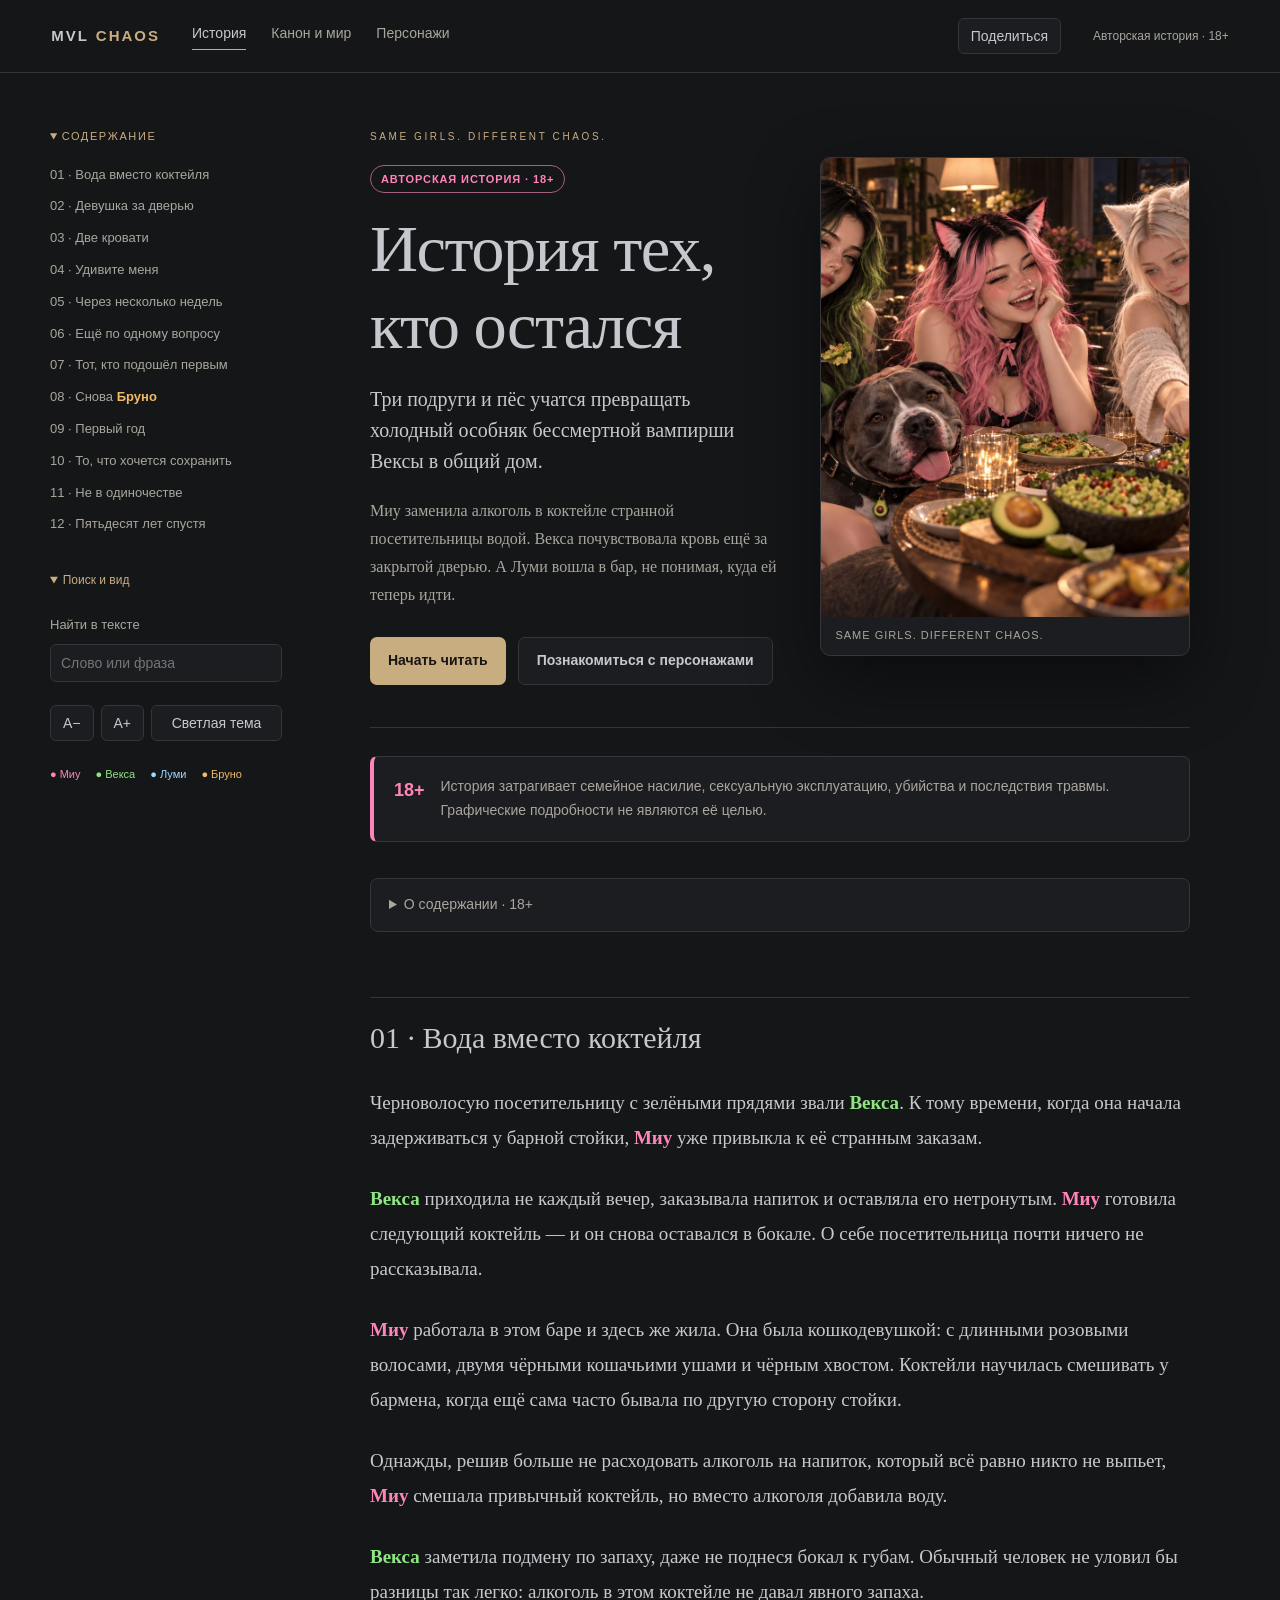
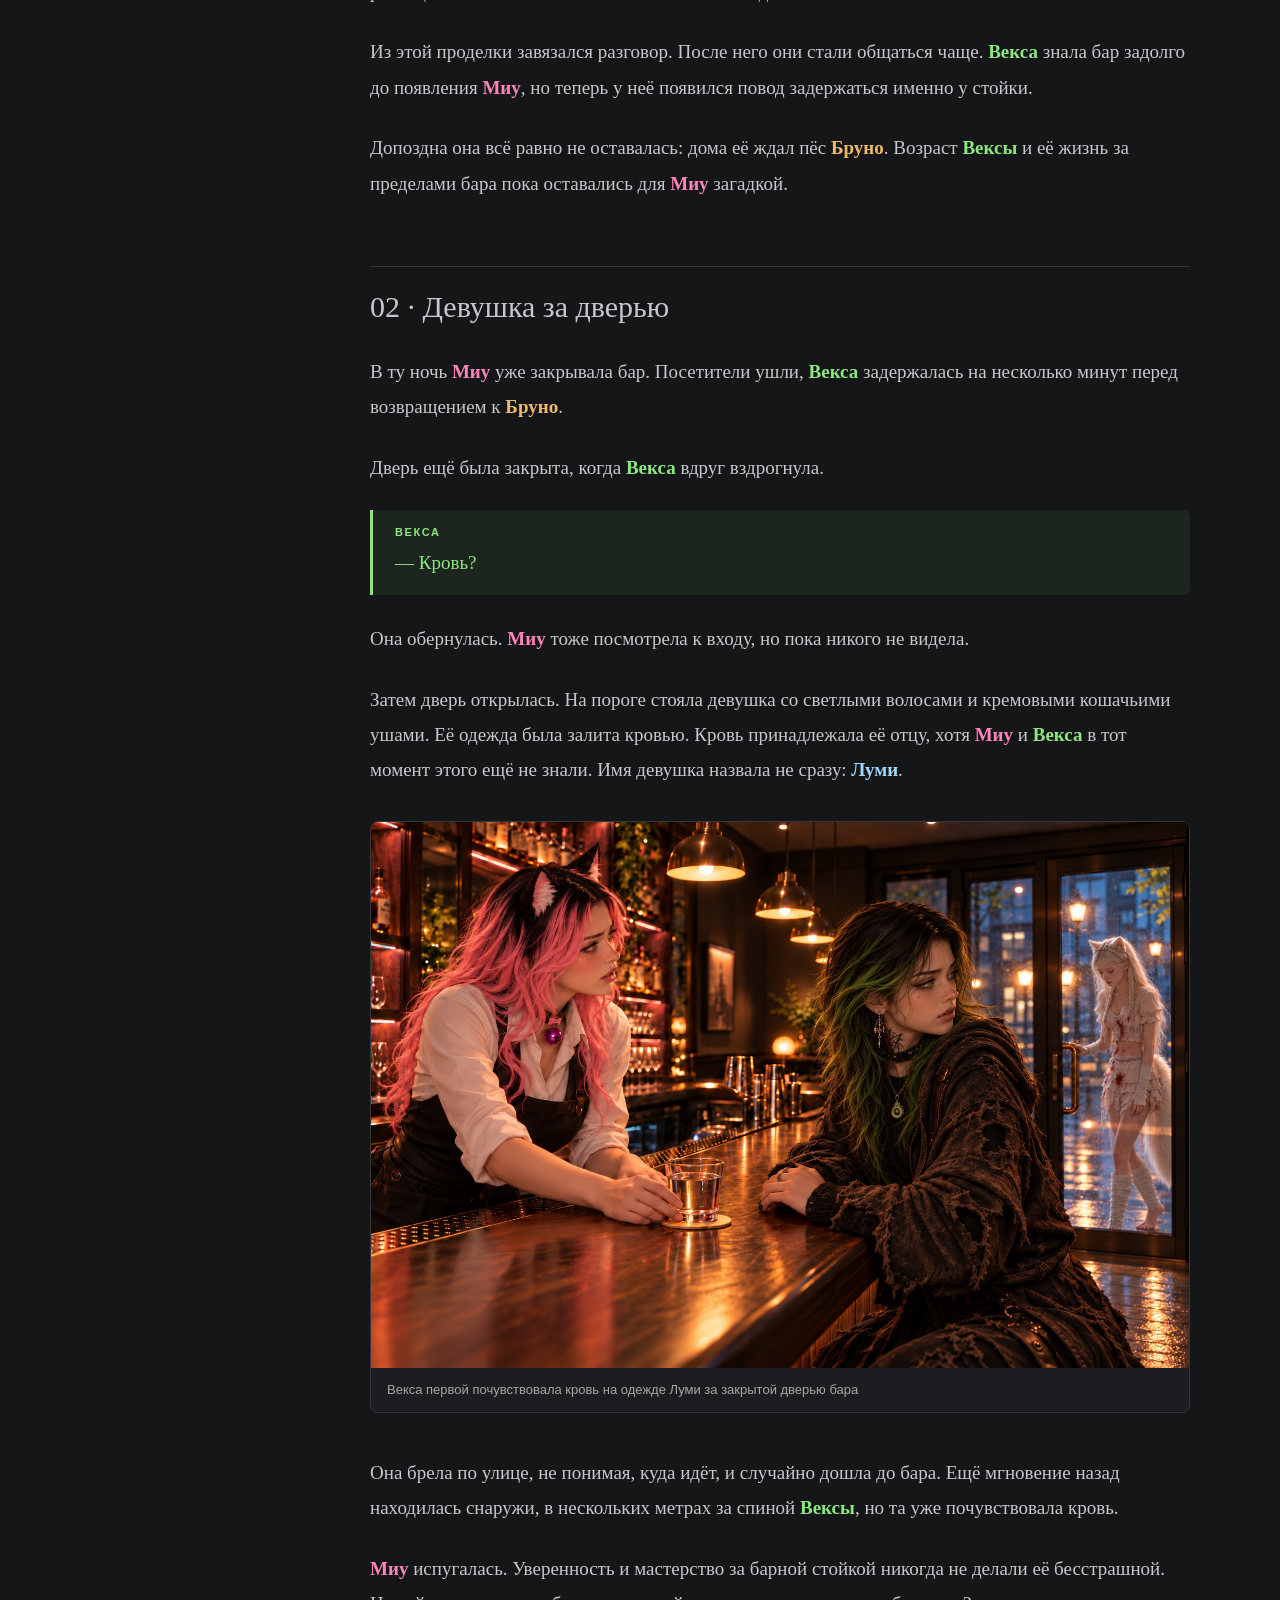
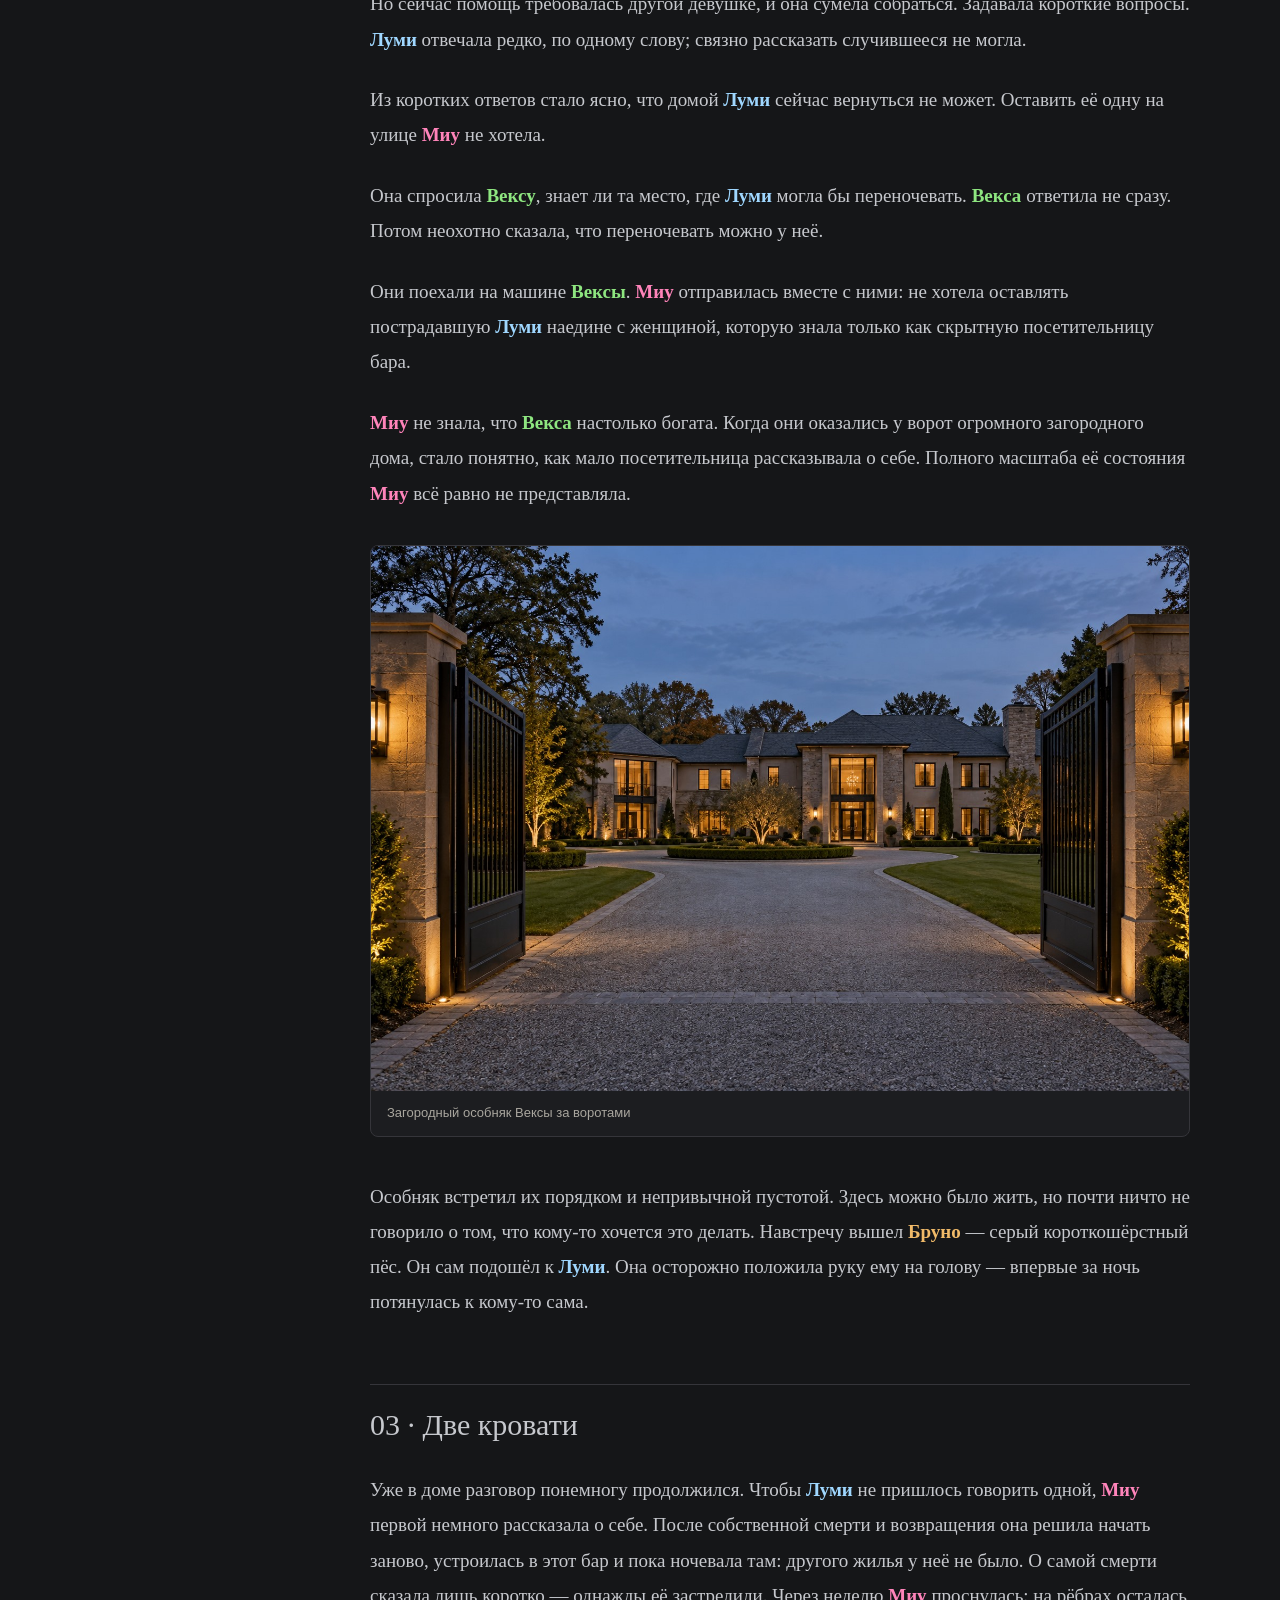
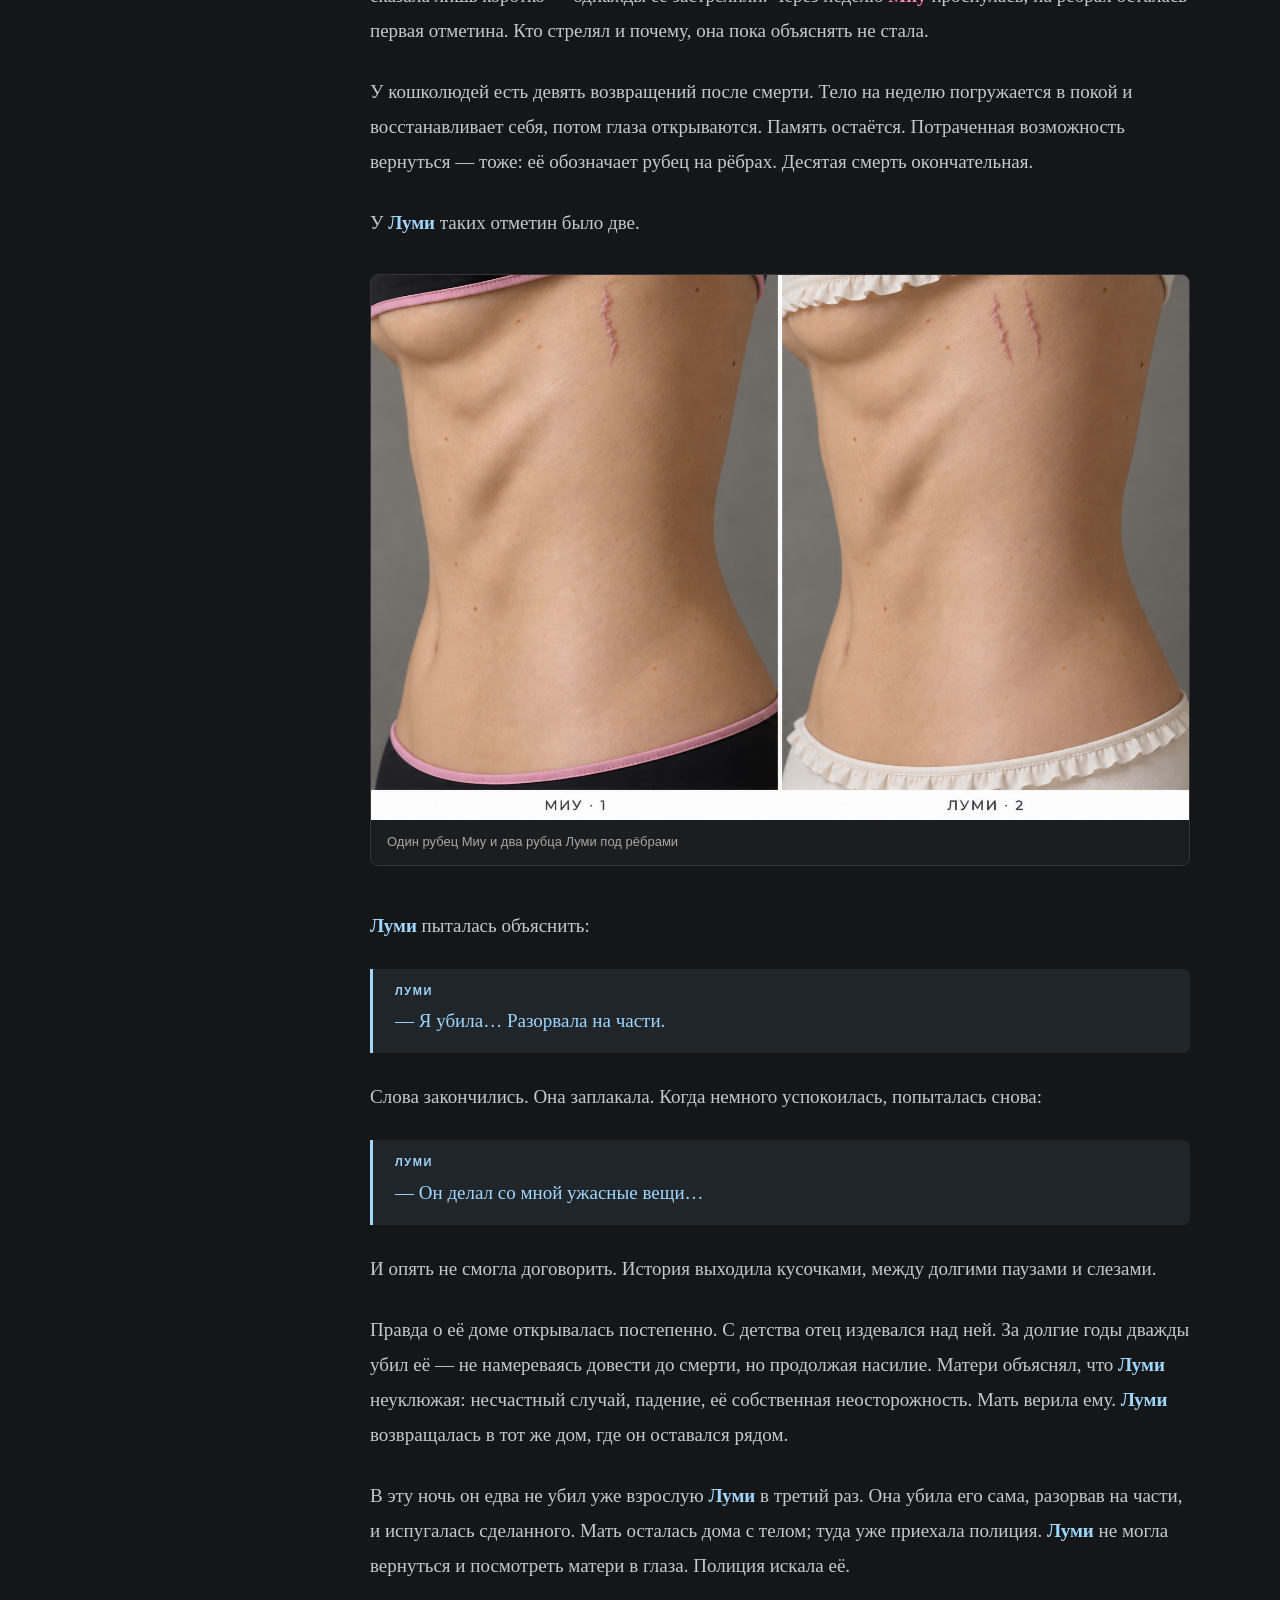
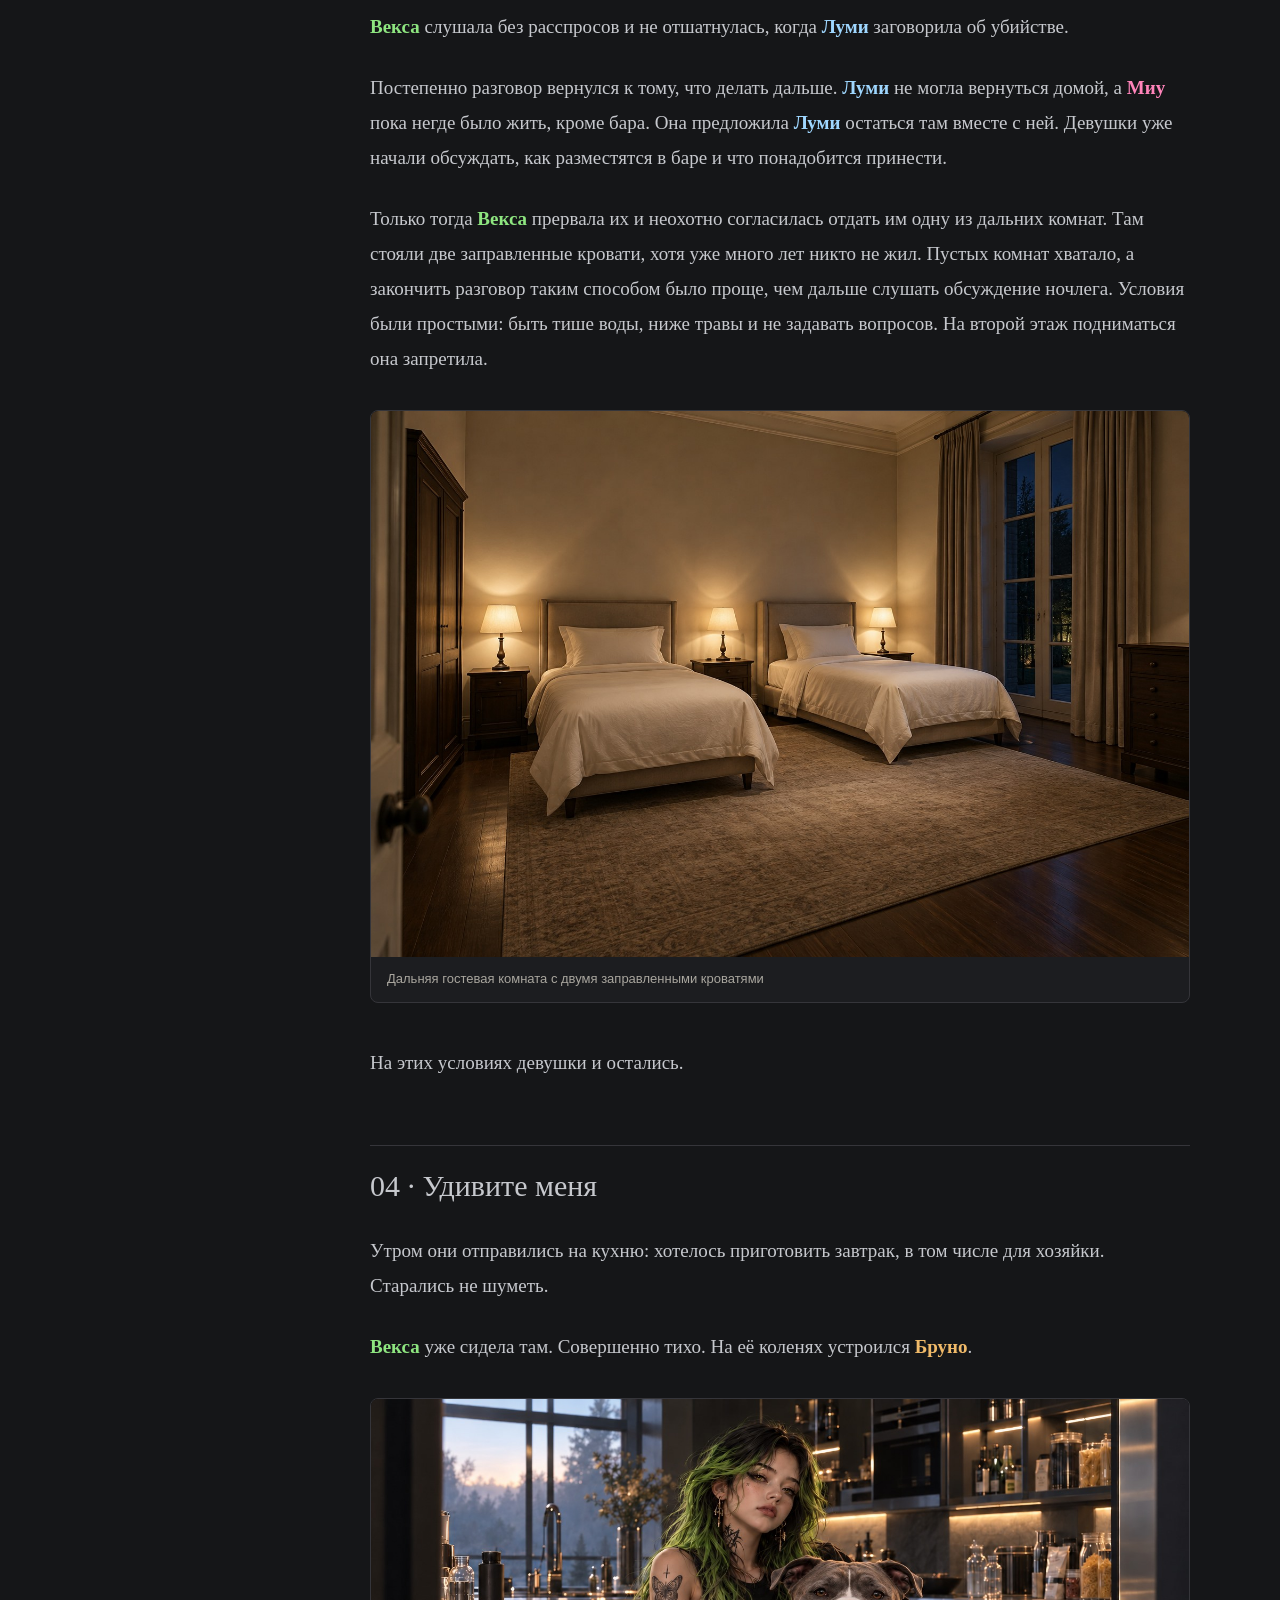
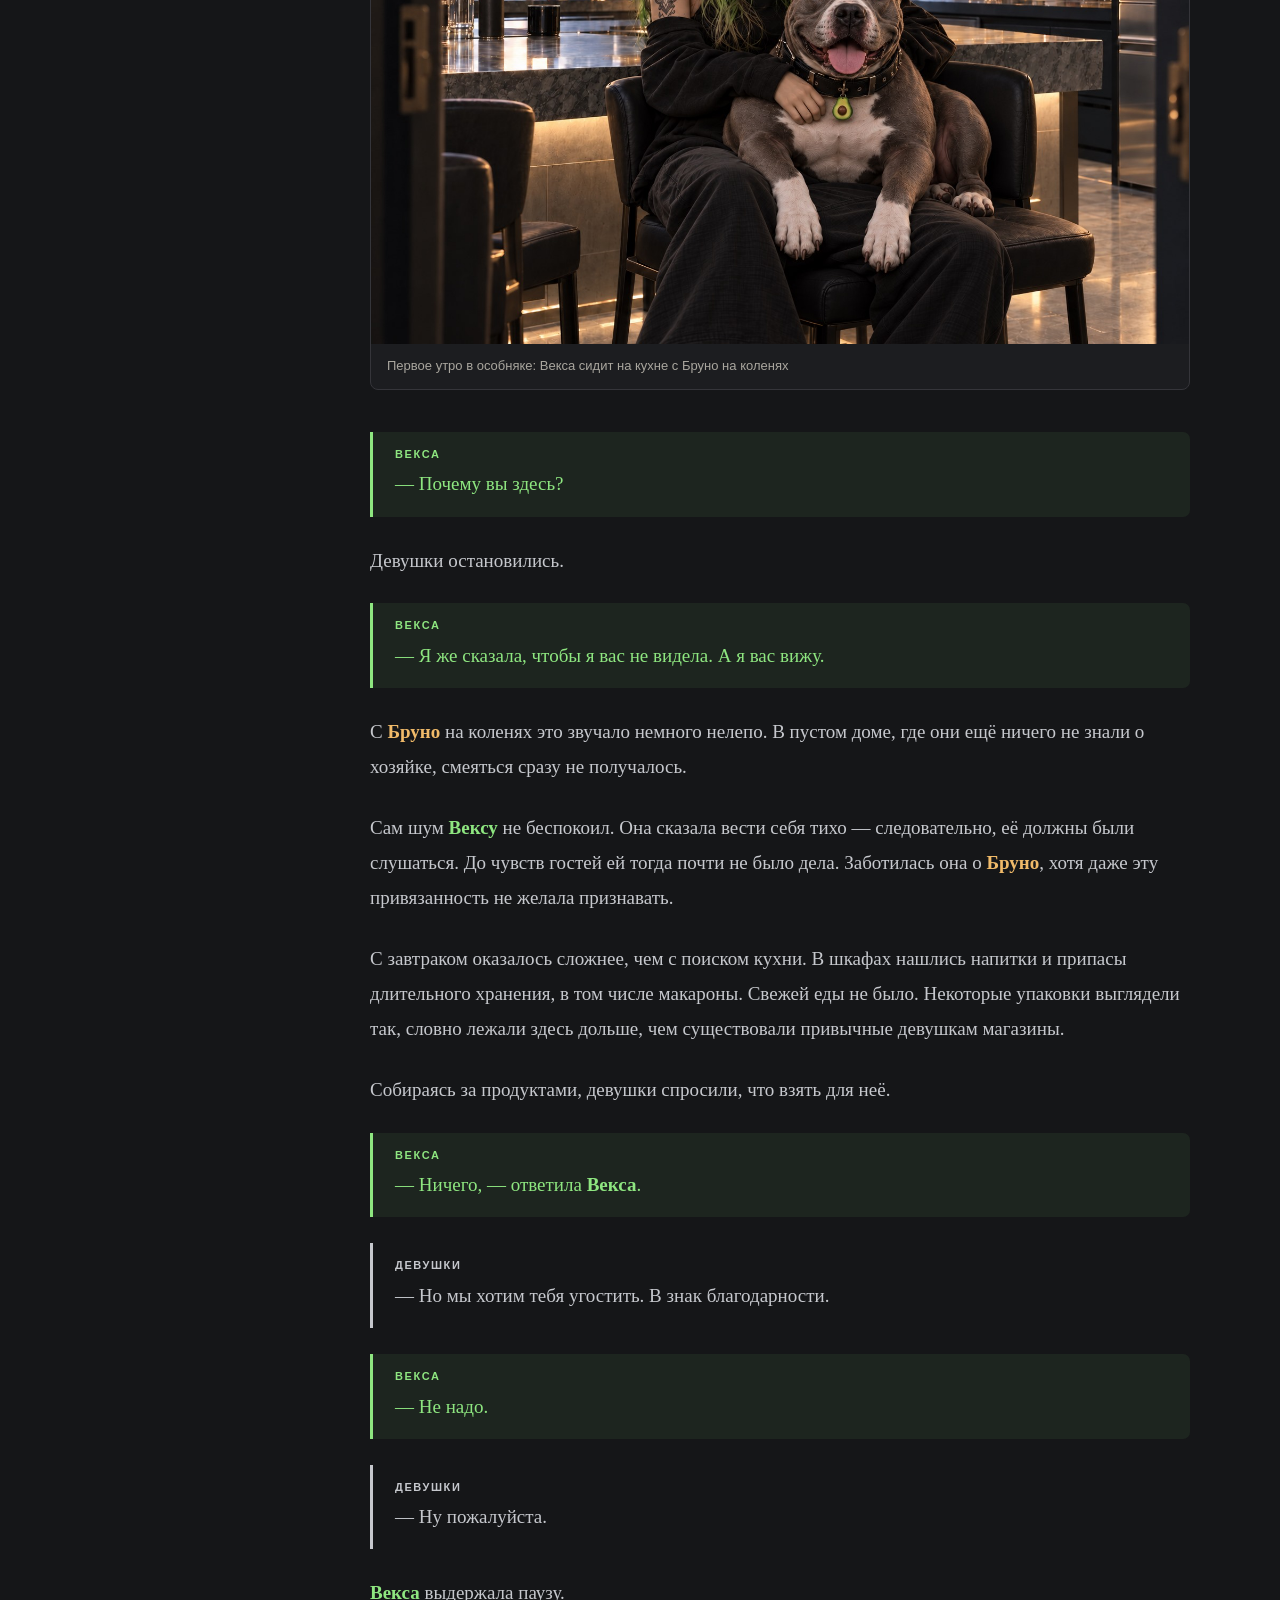
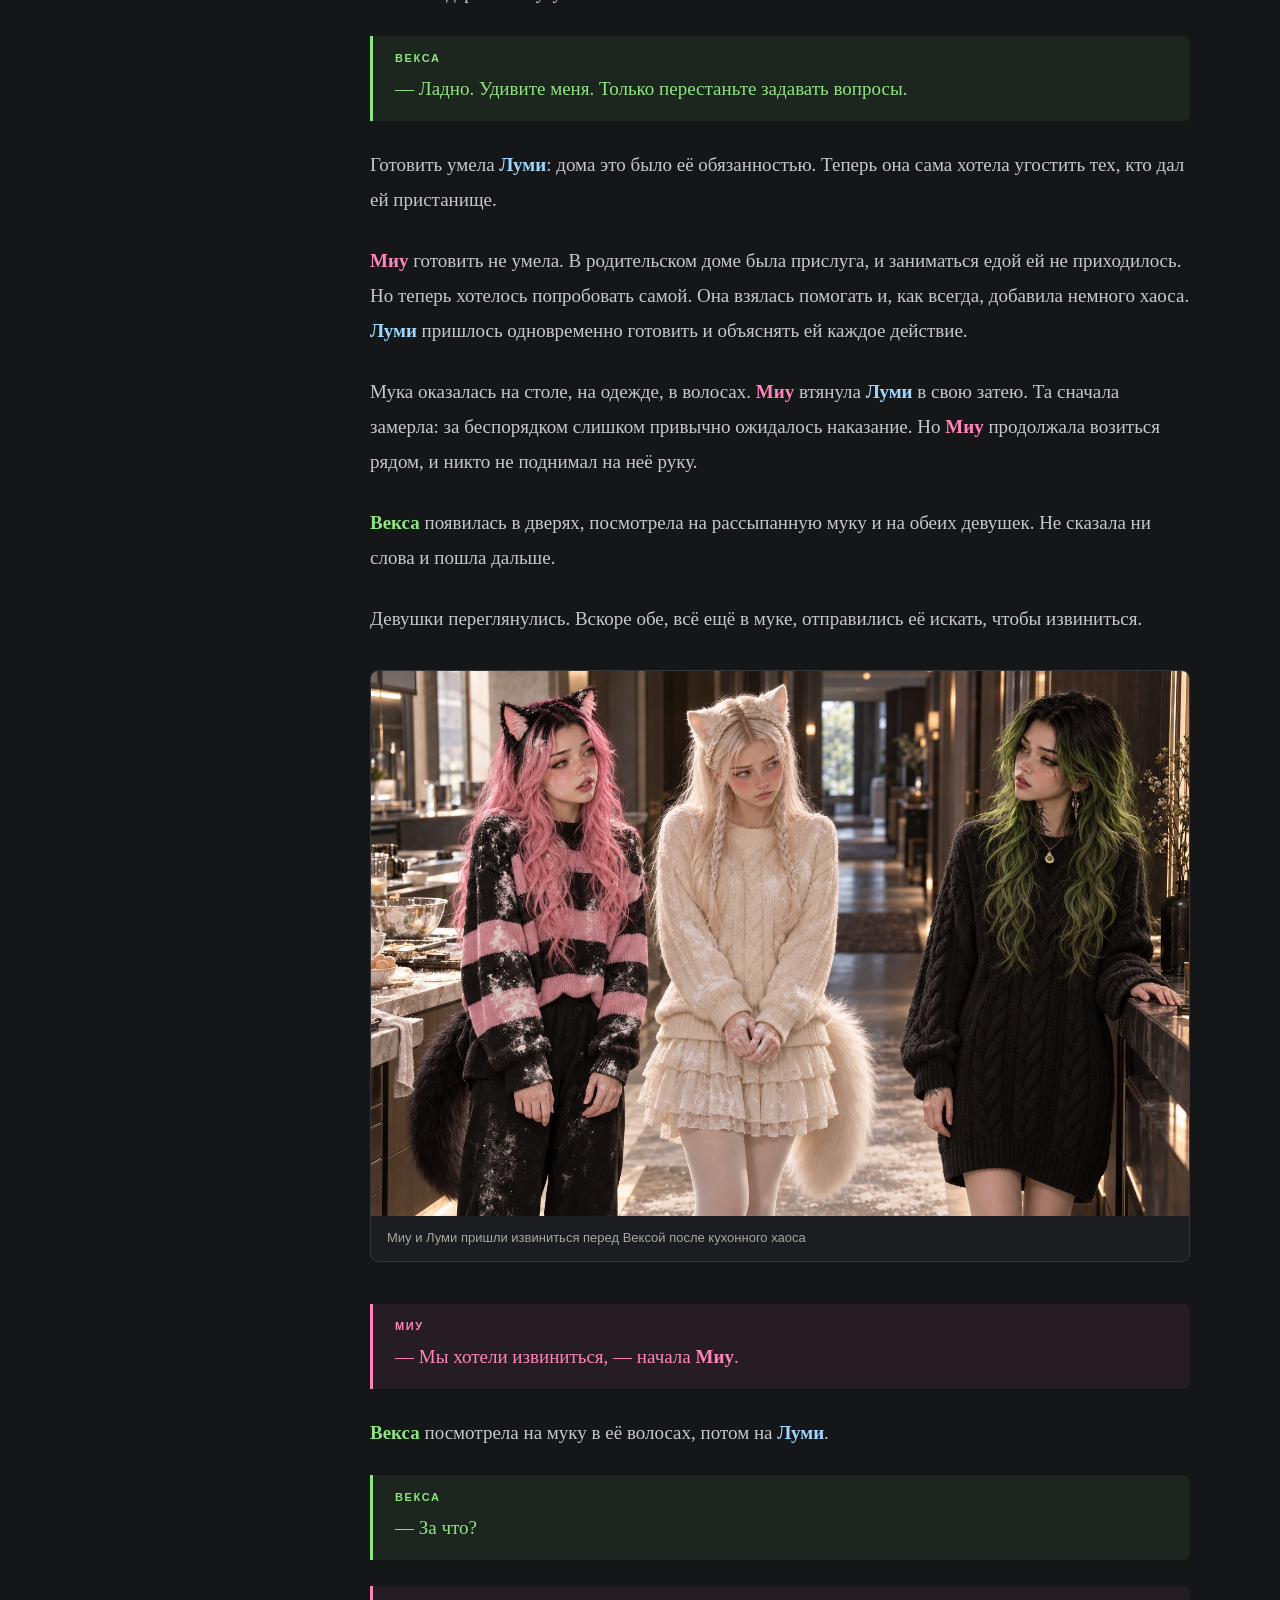
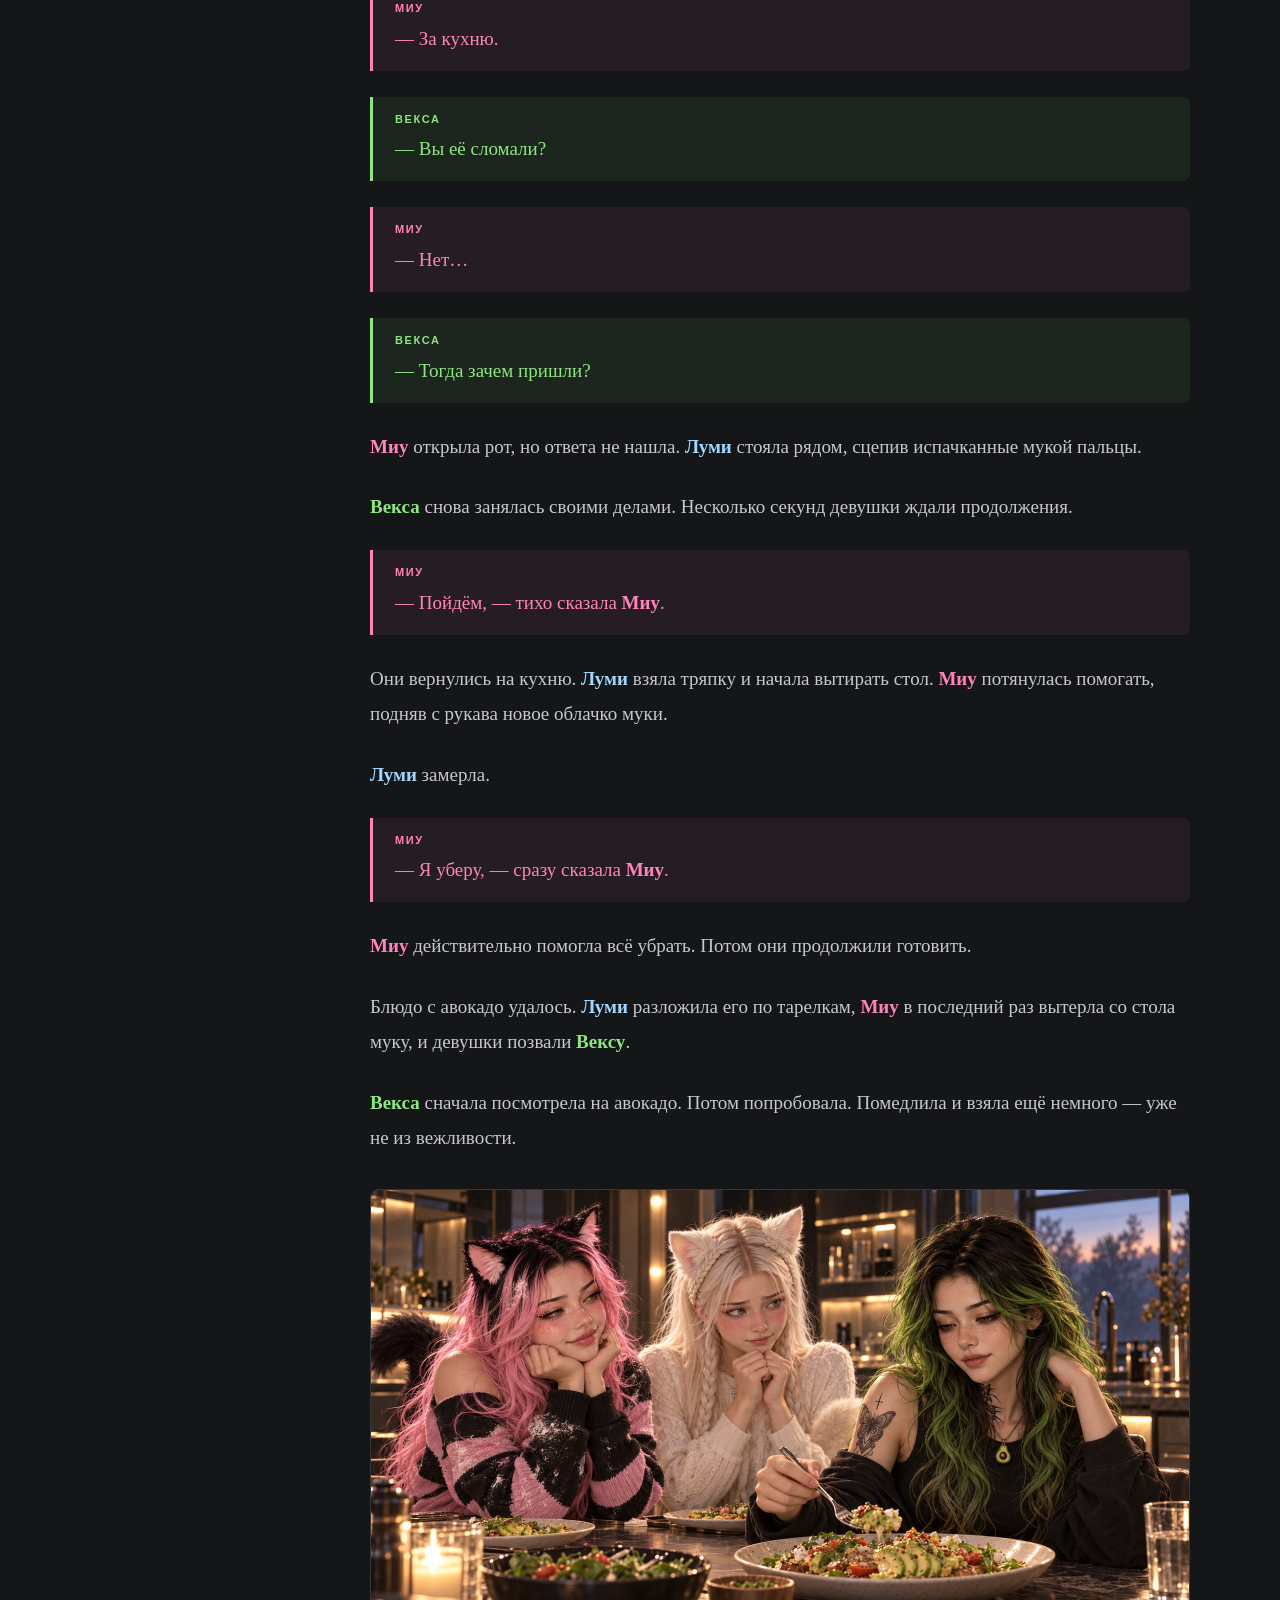
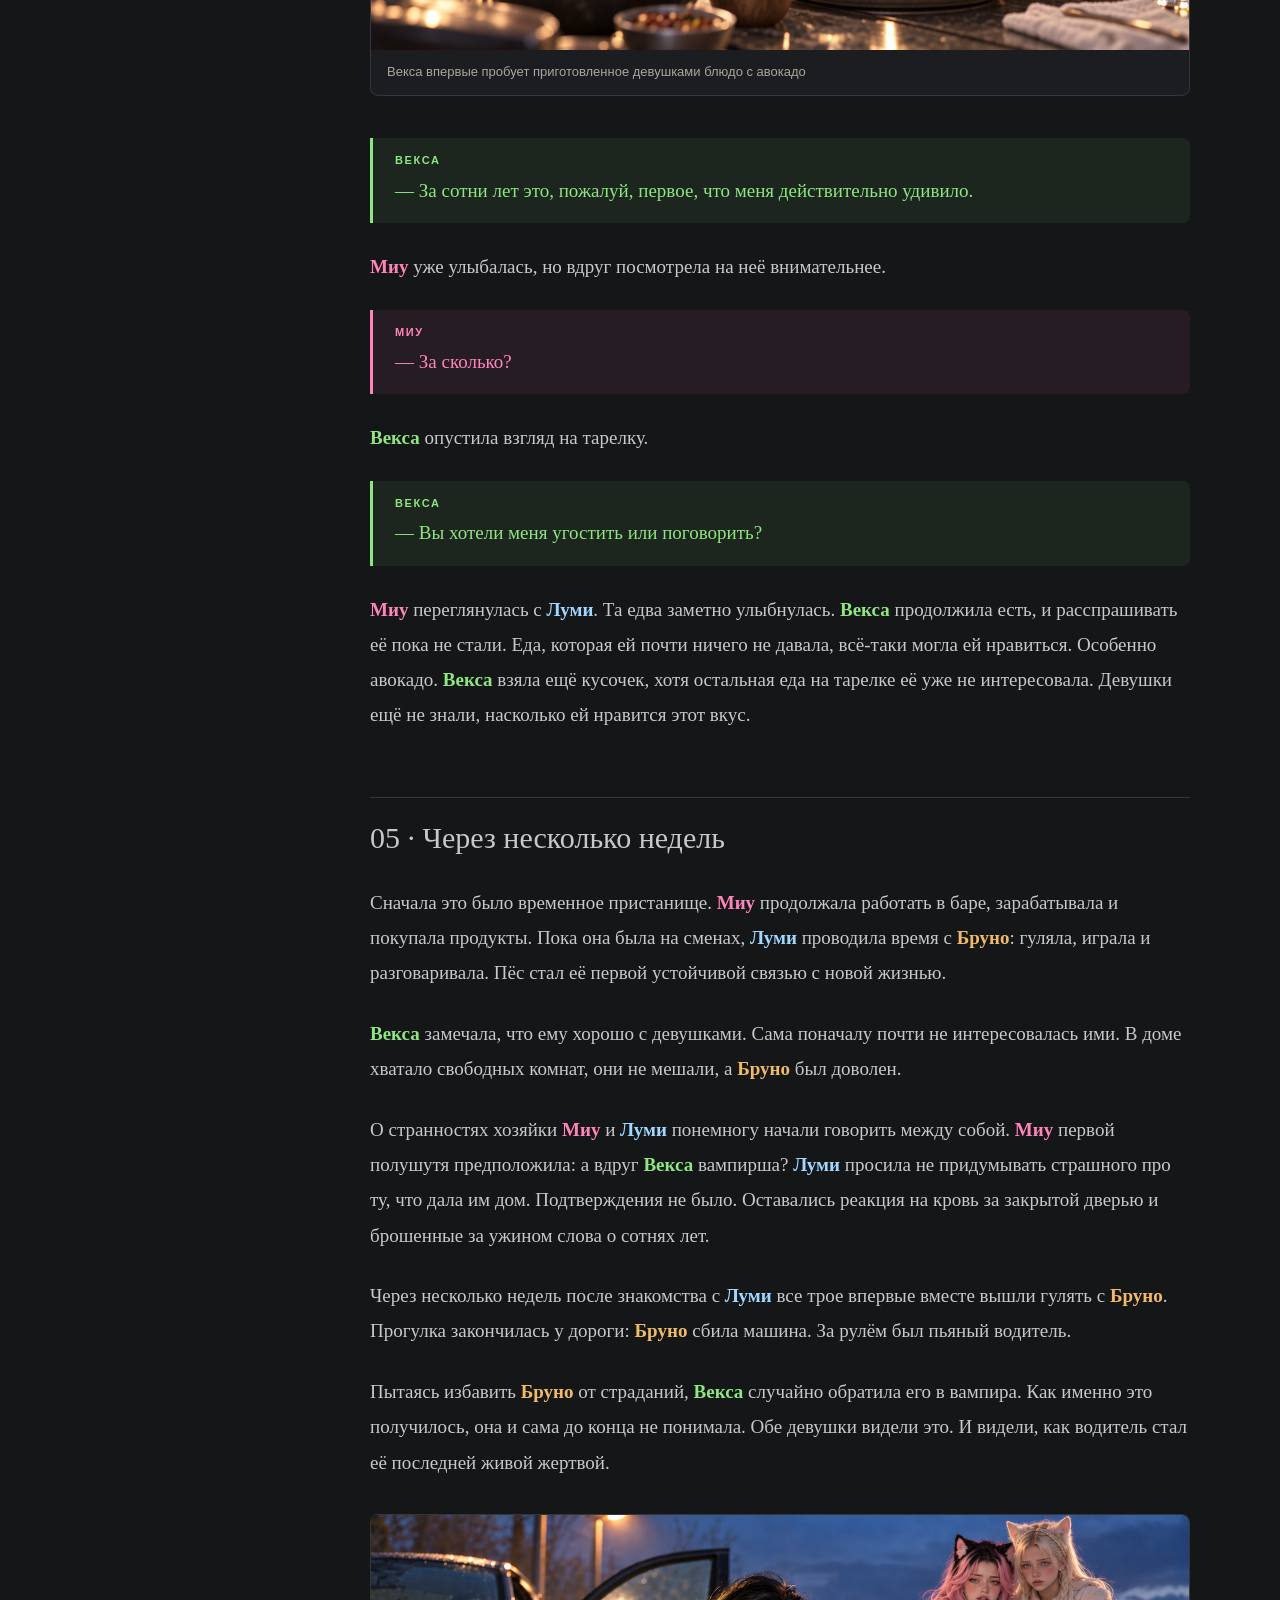
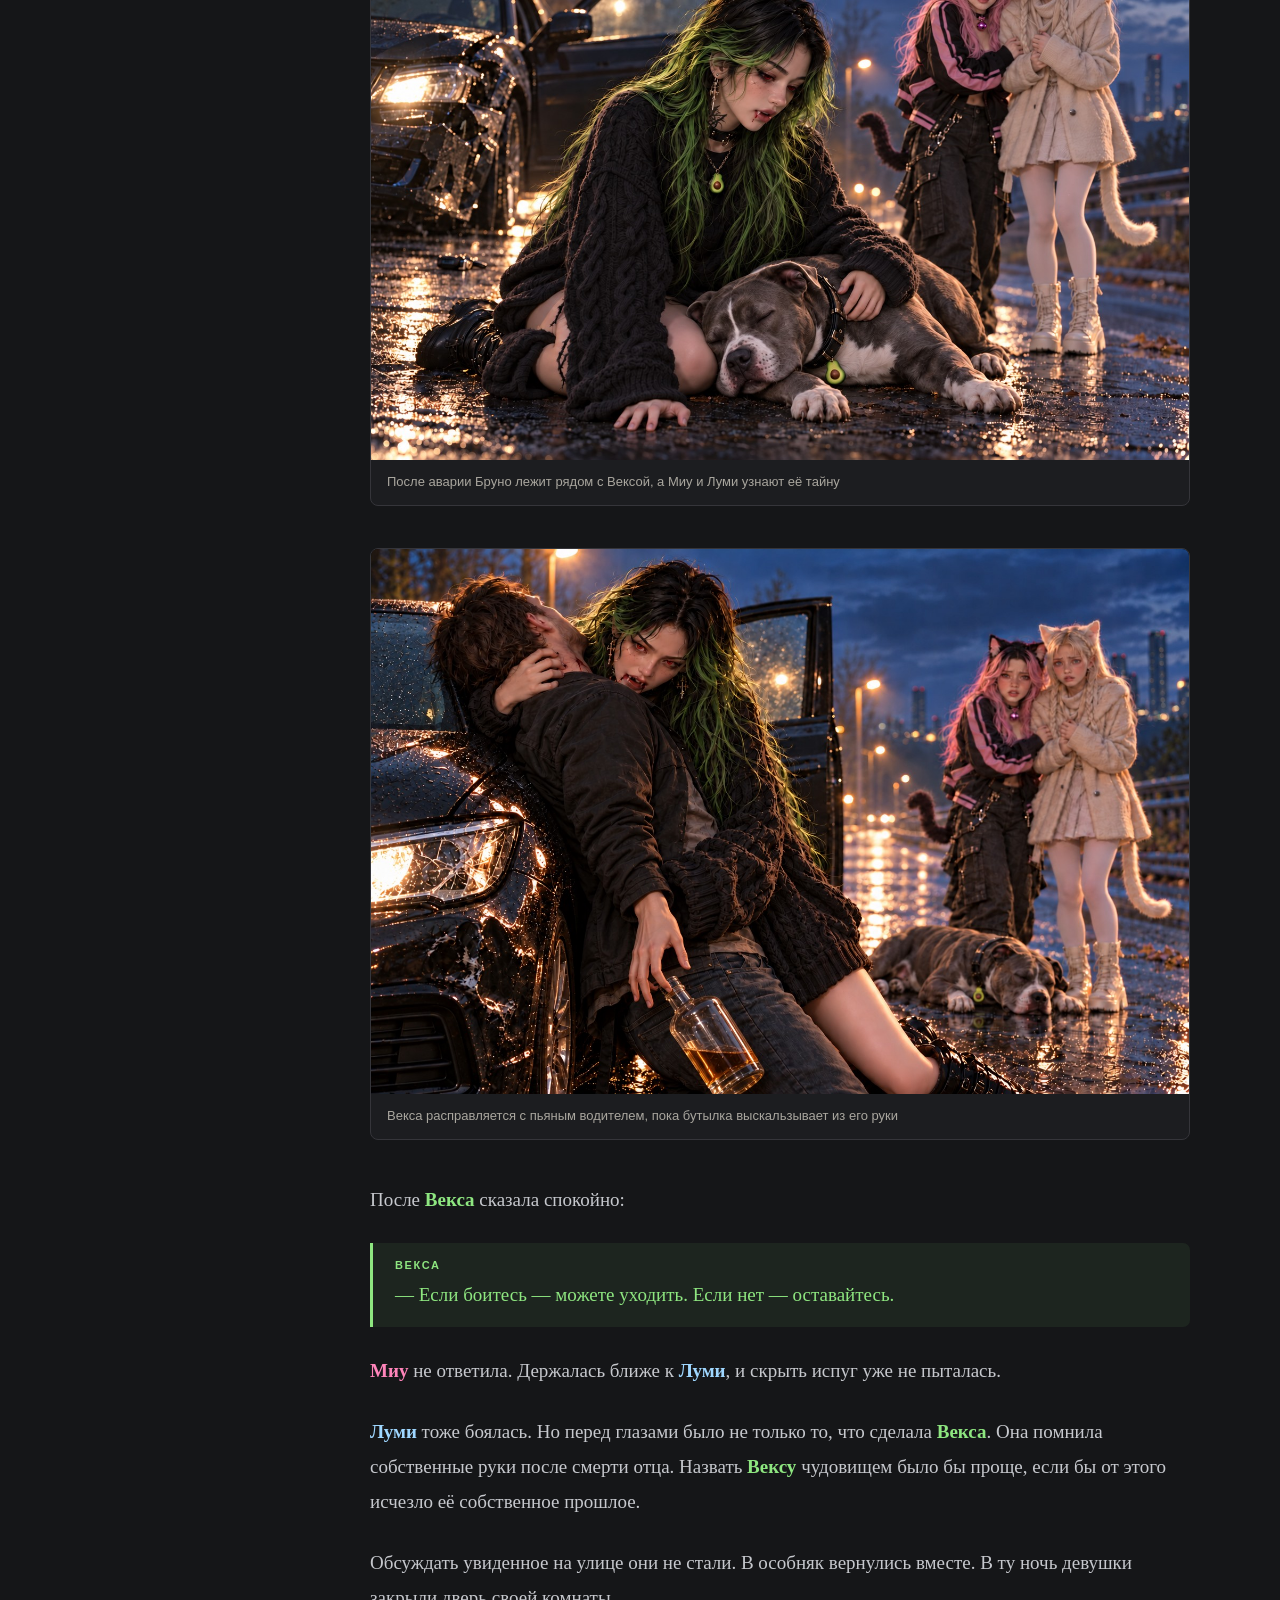
==== commit be20ef2e: "Add Vexa vehicle references and refine story transitions" ====
--- a/public-site/index.html
+++ b/public-site/index.html
@@ -38,7 +38,7 @@
 <figure class="story-illustration"><a href="illustrations/mansion-exterior.jpg" data-lightbox data-caption="Загородный особняк Вексы за воротами"><img src="illustrations/mansion-exterior.jpg" alt="Загородный особняк Вексы за воротами" loading="lazy"></a><figcaption>Загородный особняк Вексы за воротами</figcaption></figure>
 <p class="">Особняк встретил их порядком и непривычной пустотой. Здесь можно было жить, но почти ничто не говорило о том, что кому-то хочется это делать. Навстречу вышел <span class="character-name bruno">Бруно</span> — серый короткошёрстный пёс. Он сам подошёл к <span class="character-name lumi">Луми</span>. Она осторожно положила руку ему на голову — впервые за ночь потянулась к кому-то сама.</p>
 <h2 id="section-3">03 · Две кровати</h2>
-<p class="">Уже в доме разговор понемногу продолжился. Чтобы <span class="character-name lumi">Луми</span> не пришлось говорить одной, <span class="character-name miu">Миу</span> первой немного рассказала о себе. Другого жилья у неё не было: пока она ночевала в баре. Однажды её застрелили. Через неделю <span class="character-name miu">Миу</span> проснулась; на рёбрах осталась первая отметина. Об обстоятельствах той смерти она пока говорить не стала.</p>
+<p class="">Уже в доме разговор понемногу продолжился. Чтобы <span class="character-name lumi">Луми</span> не пришлось говорить одной, <span class="character-name miu">Миу</span> первой немного рассказала о себе. После собственной смерти и возвращения она решила начать заново, устроилась в этот бар и пока ночевала там: другого жилья у неё не было. О самой смерти сказала лишь коротко — однажды её застрелили. Через неделю <span class="character-name miu">Миу</span> проснулась; на рёбрах осталась первая отметина. Кто стрелял и почему, она пока объяснять не стала.</p>
 <p class="">У кошколюдей есть девять возвращений после смерти. Тело на неделю погружается в покой и восстанавливает себя, потом глаза открываются. Память остаётся. Потраченная возможность вернуться — тоже: её обозначает рубец на рёбрах. Десятая смерть окончательная.</p>
 <p class="">У <span class="character-name lumi">Луми</span> таких отметин было две.</p>
 <figure class="story-illustration"><a href="illustrations/death-scars.jpg" data-lightbox data-caption="Один рубец Миу и два рубца Луми под рёбрами"><img src="illustrations/death-scars.jpg" alt="Один рубец Миу и два рубца Луми под рёбрами" loading="lazy"></a><figcaption>Один рубец Миу и два рубца Луми под рёбрами</figcaption></figure>
@@ -50,8 +50,8 @@
 <p class="">Правда о её доме открывалась постепенно. С детства отец издевался над ней. За долгие годы дважды убил её — не намереваясь довести до смерти, но продолжая насилие. Матери объяснял, что <span class="character-name lumi">Луми</span> неуклюжая: несчастный случай, падение, её собственная неосторожность. Мать верила ему. <span class="character-name lumi">Луми</span> возвращалась в тот же дом, где он оставался рядом.</p>
 <p class="">В эту ночь он едва не убил уже взрослую <span class="character-name lumi">Луми</span> в третий раз. Она убила его сама, разорвав на части, и испугалась сделанного. Мать осталась дома с телом; туда уже приехала полиция. <span class="character-name lumi">Луми</span> не могла вернуться и посмотреть матери в глаза. Полиция искала её.</p>
 <p class=""><span class="character-name vexa">Векса</span> слушала без расспросов и не отшатнулась, когда <span class="character-name lumi">Луми</span> заговорила об убийстве.</p>
-<p class="">Постепенно разговор вернулся к тому, что делать дальше. <span class="character-name lumi">Луми</span> не могла вернуться домой, а <span class="character-name miu">Миу</span> пока негде было жить, кроме бара. Она предложила <span class="character-name lumi">Луми</span> остаться там вместе с ней.</p>
-<p class="">Только тогда <span class="character-name vexa">Векса</span> согласилась отдать им одну из дальних комнат. В комнате стояли две заправленные кровати, хотя уже много лет здесь никто не жил. Пустых комнат хватало, а закончить разговор таким способом было проще, чем дальше слушать обсуждение ночлега. С условием: быть тише воды, ниже травы и не задавать вопросов. На второй этаж подниматься она запретила.</p>
+<p class="">Постепенно разговор вернулся к тому, что делать дальше. <span class="character-name lumi">Луми</span> не могла вернуться домой, а <span class="character-name miu">Миу</span> пока негде было жить, кроме бара. Она предложила <span class="character-name lumi">Луми</span> остаться там вместе с ней. Девушки уже начали обсуждать, как разместятся в баре и что понадобится принести.</p>
+<p class="">Только тогда <span class="character-name vexa">Векса</span> прервала их и неохотно согласилась отдать им одну из дальних комнат. Там стояли две заправленные кровати, хотя уже много лет никто не жил. Пустых комнат хватало, а закончить разговор таким способом было проще, чем дальше слушать обсуждение ночлега. Условия были простыми: быть тише воды, ниже травы и не задавать вопросов. На второй этаж подниматься она запретила.</p>
 <figure class="story-illustration"><a href="illustrations/guest-room.jpg" data-lightbox data-caption="Дальняя гостевая комната с двумя заправленными кроватями"><img src="illustrations/guest-room.jpg" alt="Дальняя гостевая комната с двумя заправленными кроватями" loading="lazy"></a><figcaption>Дальняя гостевая комната с двумя заправленными кроватями</figcaption></figure>
 <p class="">На этих условиях девушки и остались.</p>
 <h2 id="section-4">04 · Удивите меня</h2>
